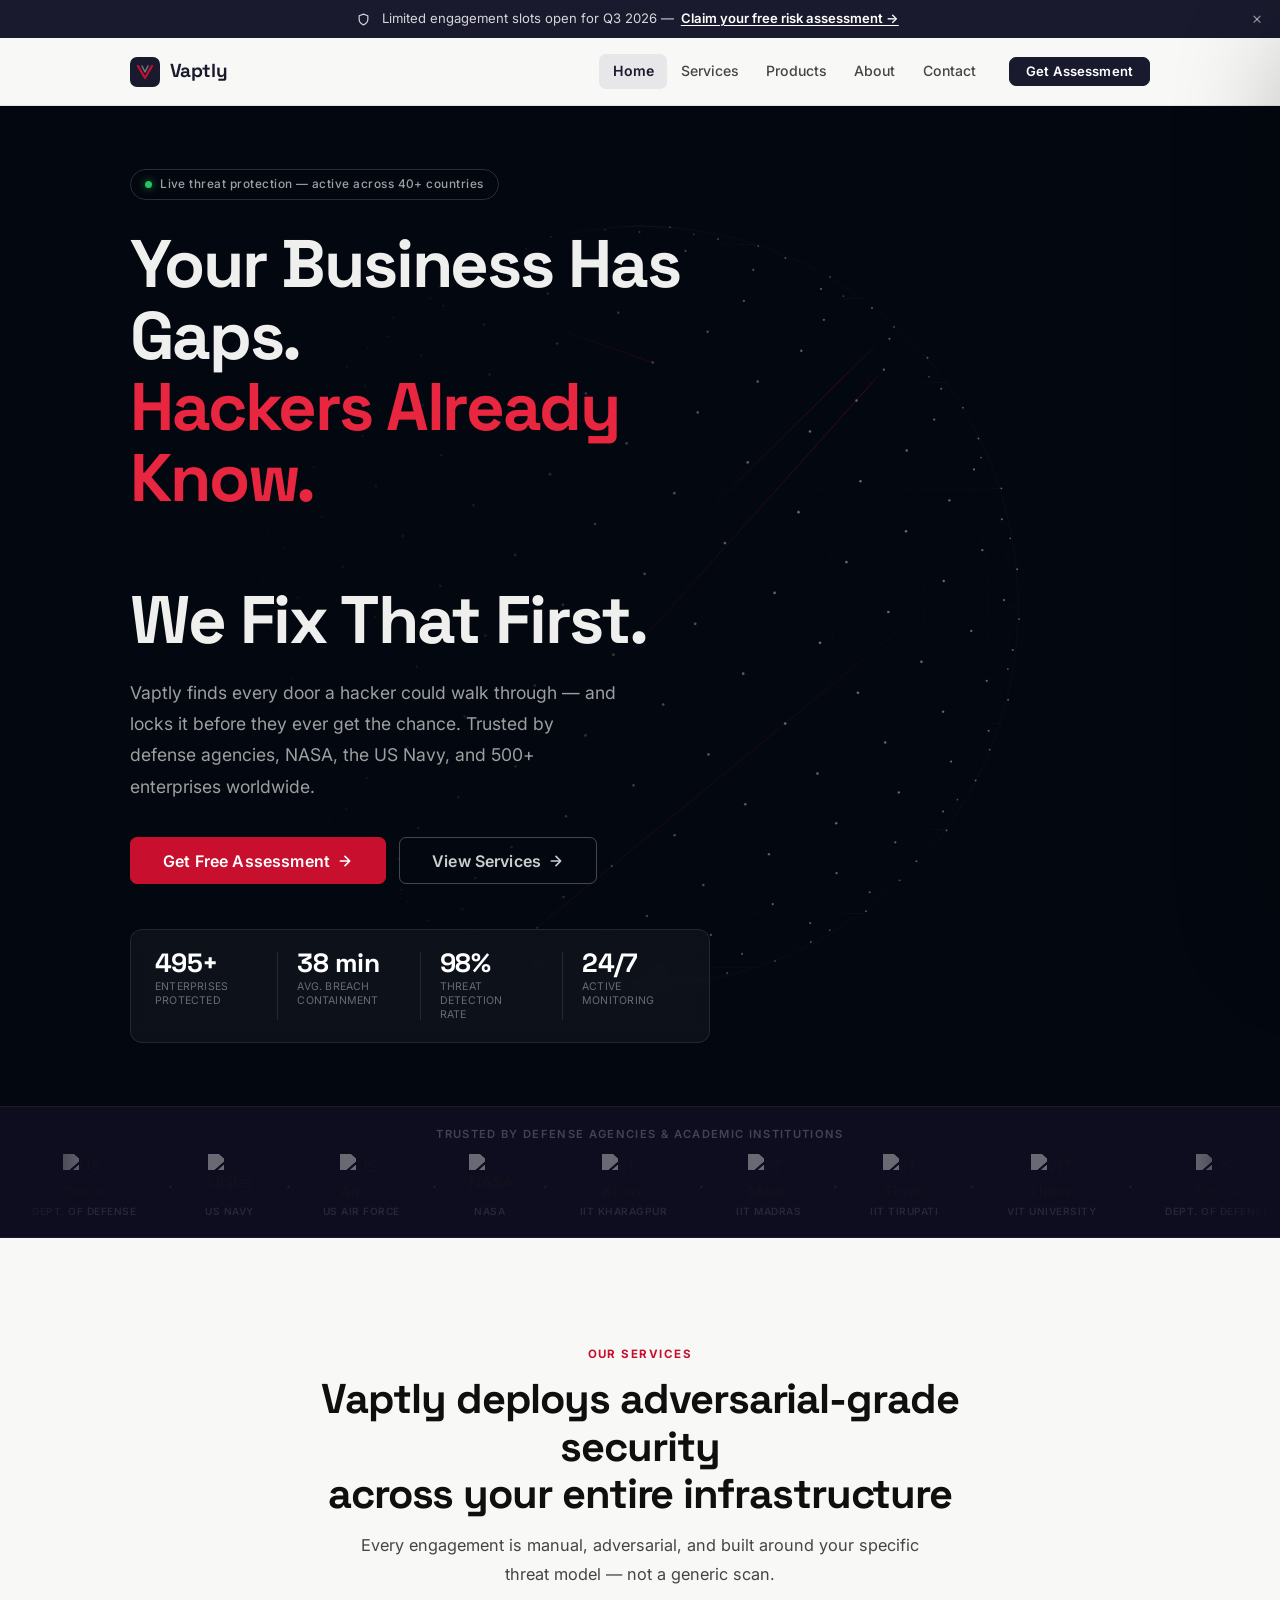
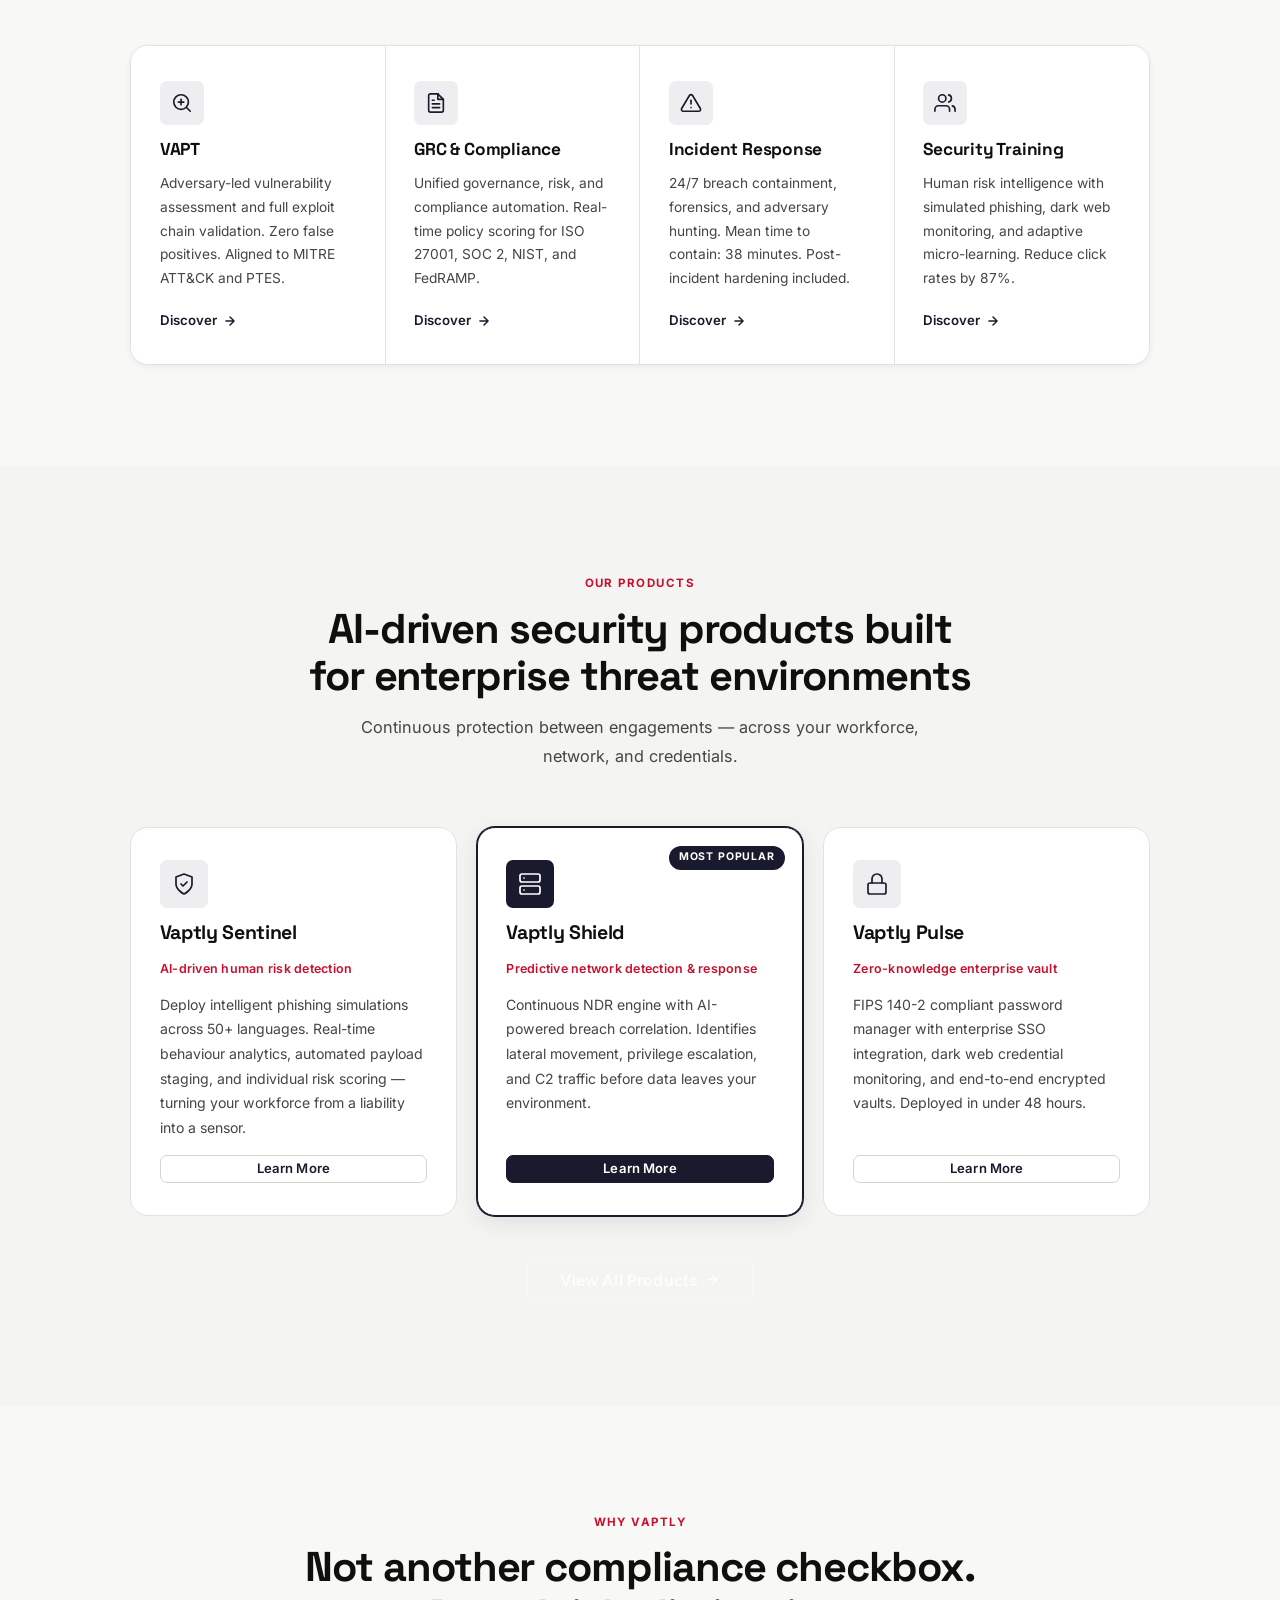
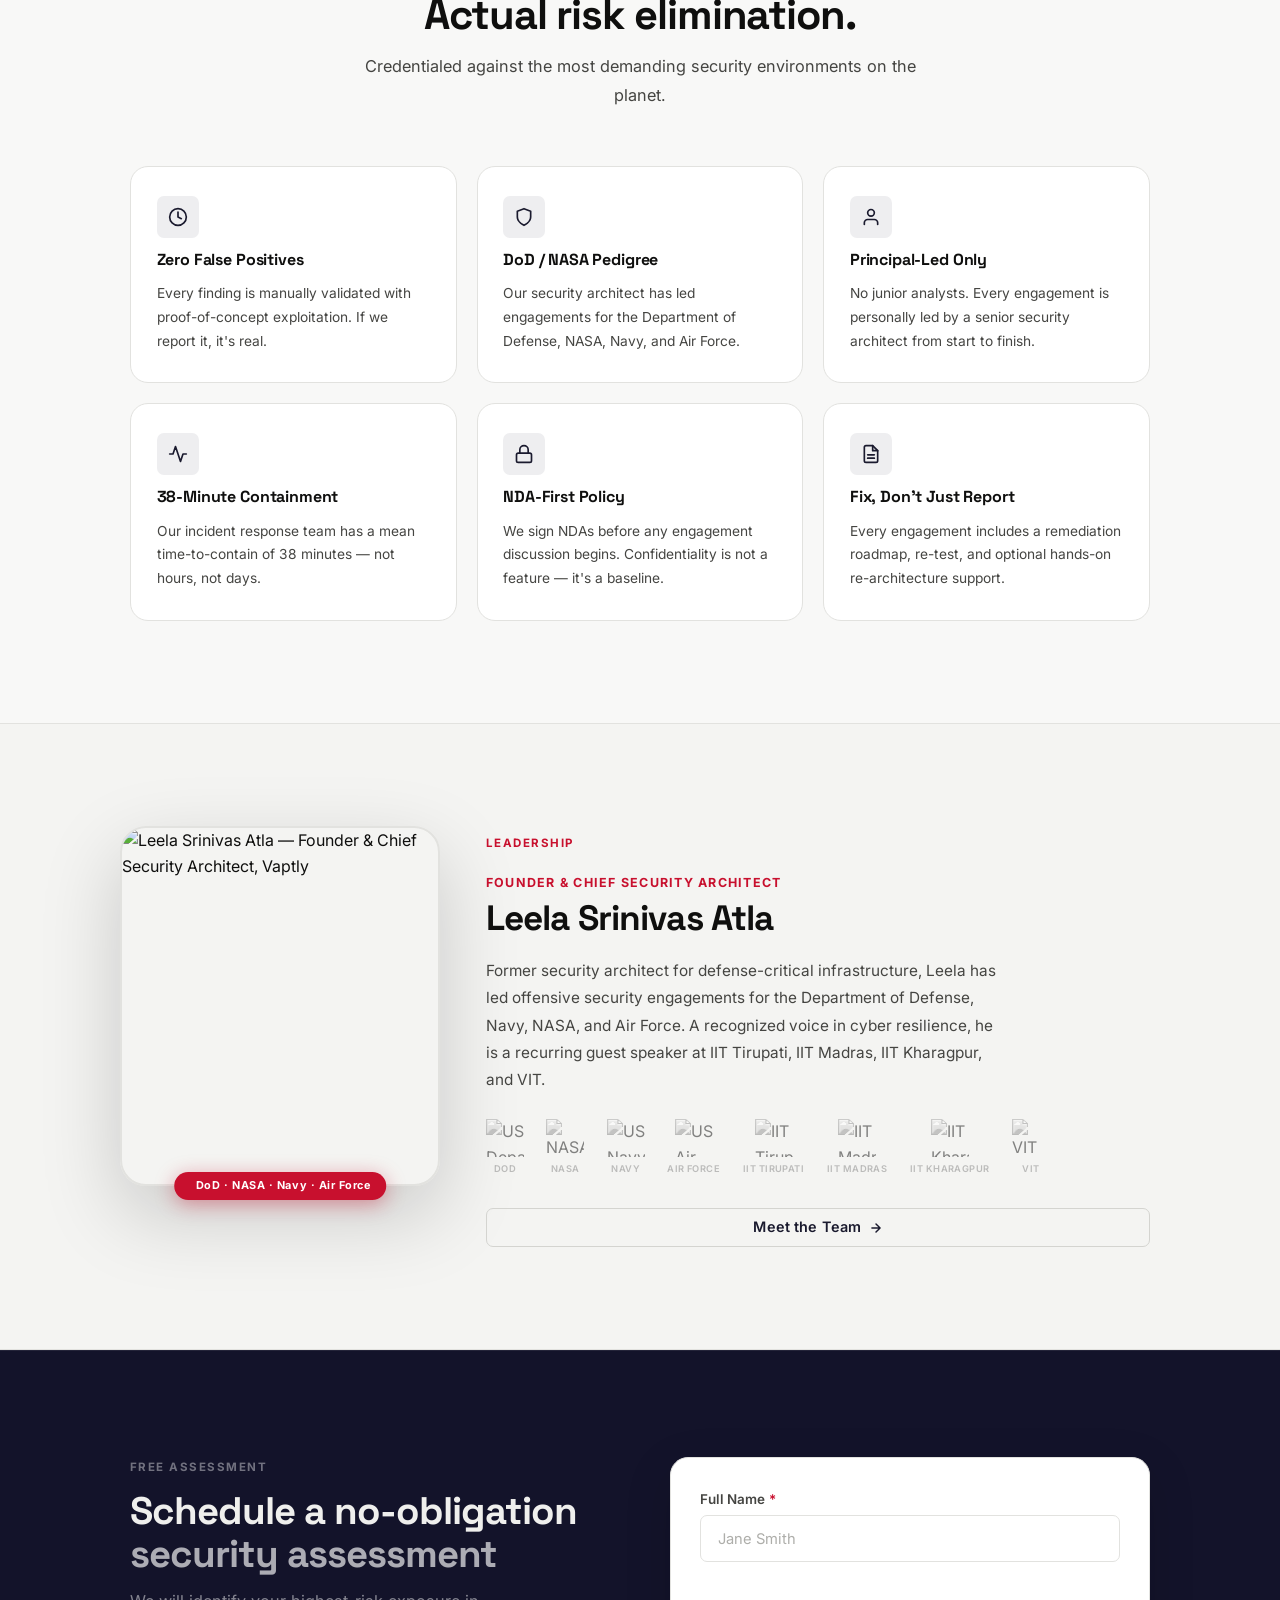
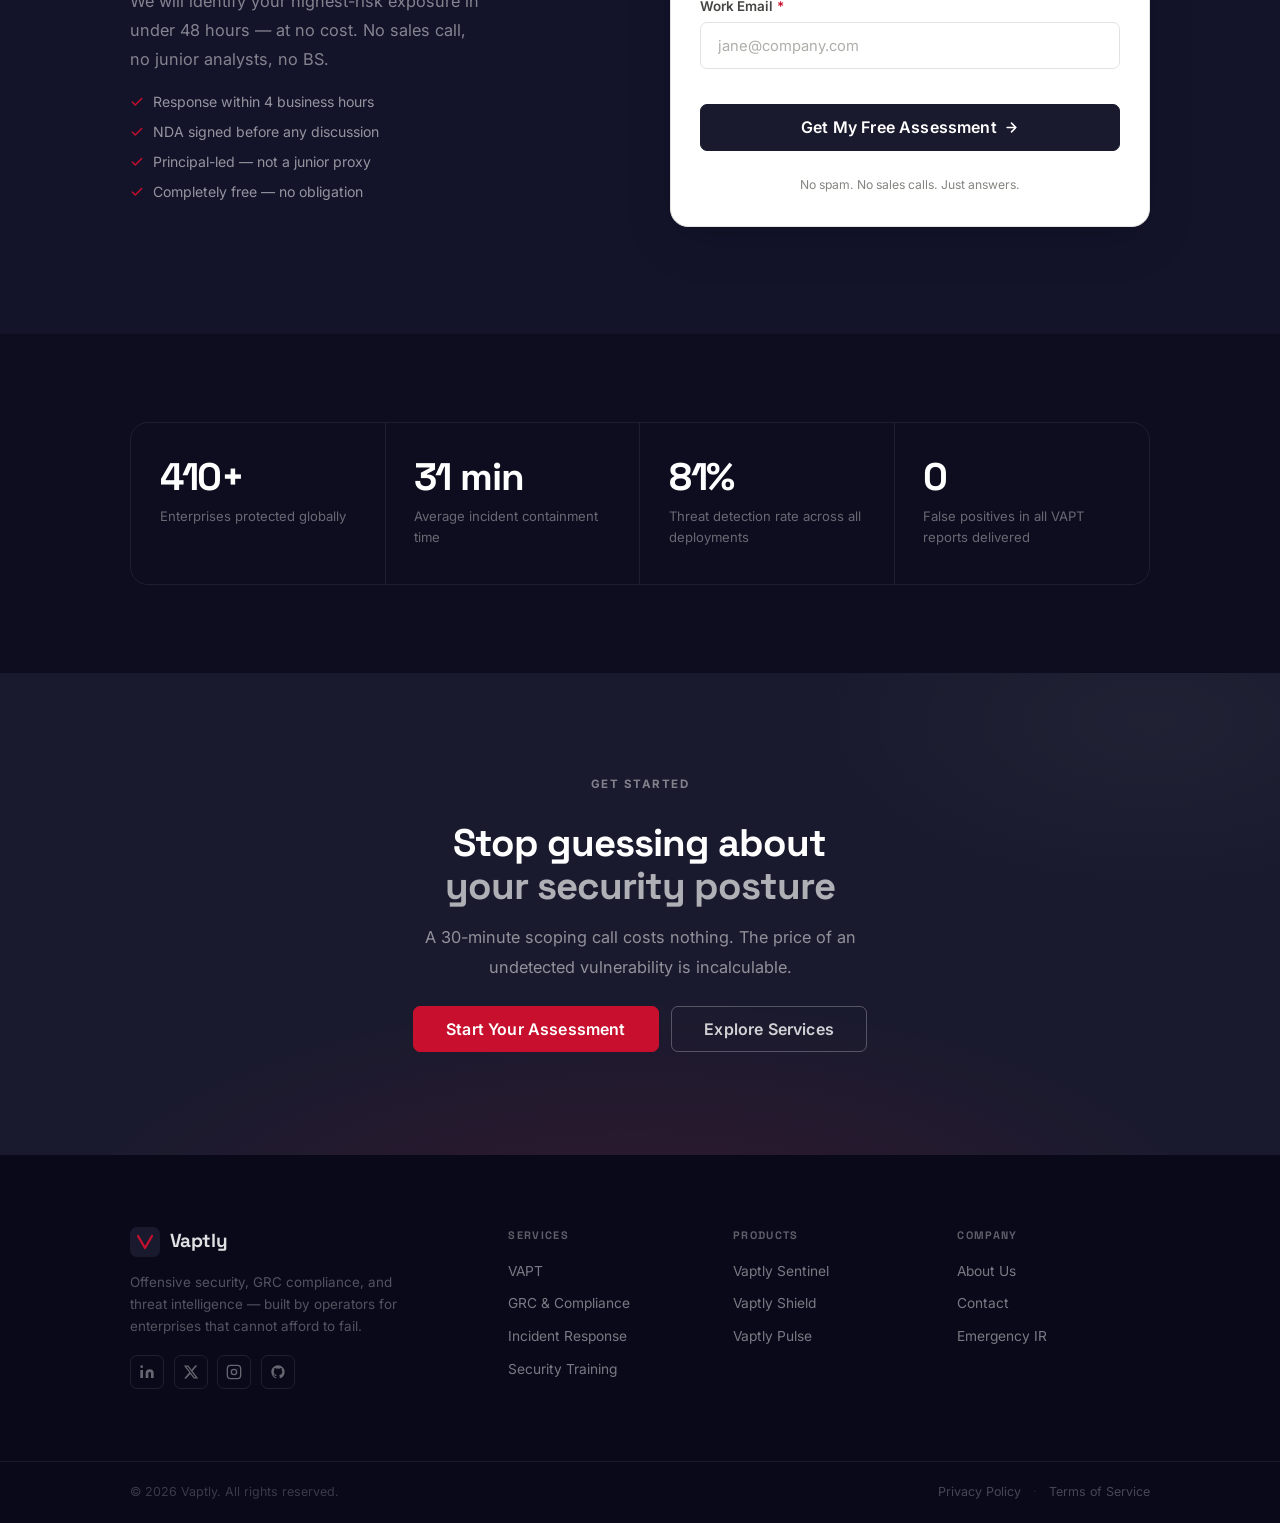
==== index.html @ 4f6c96f2 "Add files via upload" ====
<!DOCTYPE html>
<html lang="en">
<head>
  <meta charset="UTF-8" />
  <meta name="viewport" content="width=device-width, initial-scale=1.0" />

  <!-- ═══ PRIMARY SEO ═══ -->
  <title>Vaptly | #1 Cybersecurity Company — Penetration Testing, VAPT, GRC & Incident Response</title>
  <meta name="description" content="Vaptly is a world-class adversarial cybersecurity firm offering manual penetration testing (VAPT), ISO 27001, SOC 2, PCI DSS compliance, 24/7 incident response, and red team operations. Founded by a former DoD, NASA & US Navy security architect. Zero false positives. 38-min breach containment." />
  <meta name="keywords" content="penetration testing company, VAPT services, cybersecurity consulting firm, ethical hacking services, red team operations, ISO 27001 certification, SOC 2 compliance, PCI DSS audit, incident response services, cybersecurity for enterprises, network security assessment, vulnerability assessment, web application penetration testing, cloud security testing, HIPAA compliance, NIST framework, zero trust security, MITRE ATT&CK, offensive security firm, best cybersecurity company 2026, top penetration testing firm, cybersecurity services USA, DoD security architect, NASA cybersecurity, cyber threat intelligence, managed security services, security architecture consulting, application security testing, mobile app penetration testing, API security testing, phishing simulation, human risk management, security awareness training, dark web monitoring, credential security, network detection response, cyber risk assessment, ransomware protection, breach containment, adversary simulation" />
  <meta name="author" content="Leela Srinivas Atla — Vaptly" />
  <meta name="robots" content="index, follow, max-snippet:-1, max-image-preview:large, max-video-preview:-1" />
  <meta name="googlebot" content="index, follow, max-snippet:-1, max-image-preview:large, max-video-preview:-1" />
  <meta name="bingbot" content="index, follow" />
  <meta name="rating" content="general" />
  <meta name="revisit-after" content="7 days" />
  <meta name="language" content="English" />
  <meta name="geo.region" content="US" />
  <meta name="geo.placename" content="United States" />
  <meta name="category" content="Cybersecurity, Information Security, Technology" />
  <meta name="classification" content="Business/Technology/Cybersecurity" />
  <meta name="coverage" content="Worldwide" />
  <meta name="distribution" content="Global" />
  <meta name="target" content="all" />
  <link rel="canonical" href="https://vaptly.com/" />

  <!-- ═══ OPEN GRAPH ═══ -->
  <meta property="og:type"               content="website" />
  <meta property="og:url"                content="https://vaptly.com/" />
  <meta property="og:title"              content="Vaptly | #1 Cybersecurity Company — Penetration Testing, VAPT, GRC & Incident Response" />
  <meta property="og:description"        content="World-class adversarial cybersecurity. Manual VAPT, ISO 27001, SOC 2, PCI DSS, 24/7 incident response, red team operations. Founded by a former DoD, NASA & US Navy security architect. Zero false positives guaranteed." />
  <meta property="og:image"              content="https://vaptly.com/assets/og-cover.png" />
  <meta property="og:image:width"        content="1200" />
  <meta property="og:image:height"       content="630" />
  <meta property="og:image:alt"          content="Vaptly — Adversarial Cybersecurity for Enterprise" />
  <meta property="og:image:type"         content="image/png" />
  <meta property="og:site_name"          content="Vaptly" />
  <meta property="og:locale"             content="en_US" />
  <meta property="og:locale:alternate"   content="en_GB" />

  <!-- ═══ TWITTER CARD ═══ -->
  <meta name="twitter:card"              content="summary_large_image" />
  <meta name="twitter:site"              content="@vaptly" />
  <meta name="twitter:creator"           content="@vaptly" />
  <meta name="twitter:title"             content="Vaptly | #1 Cybersecurity Company — VAPT, GRC & Incident Response" />
  <meta name="twitter:description"       content="Manual penetration testing, ISO 27001, SOC 2, 24/7 IR & red team ops. Founded by a former DoD, NASA & US Navy security architect. Zero false positives. 38-min containment." />
  <meta name="twitter:image"             content="https://vaptly.com/assets/og-cover.png" />
  <meta name="twitter:image:alt"         content="Vaptly — Adversarial Cybersecurity" />
  <meta name="twitter:label1"            content="Response Time" />
  <meta name="twitter:data1"             content="38-min breach containment" />
  <meta name="twitter:label2"            content="False Positives" />
  <meta name="twitter:data2"             content="Zero — guaranteed" />

  <!-- ═══ FAVICON SET ═══ -->
  <link rel="icon" type="image/svg+xml" href="data:image/svg+xml,%3Csvg xmlns='http://www.w3.org/2000/svg' viewBox='0 0 32 32'%3E%3Crect width='32' height='32' rx='8' fill='%231a1a2e'/%3E%3Cpath d='M8 9l8 14 8-14' stroke='%23c8102e' stroke-width='2.4' stroke-linecap='round' stroke-linejoin='round' fill='none'/%3E%3C/svg%3E" />
  <link rel="icon" type="image/png" sizes="32x32" href="[data-uri]" />
  <link rel="apple-touch-icon" href="data:image/svg+xml,%3Csvg xmlns='http://www.w3.org/2000/svg' viewBox='0 0 180 180'%3E%3Crect width='180' height='180' rx='40' fill='%231a1a2e'/%3E%3Cpath d='M45 52l45 76 45-76' stroke='%23c8102e' stroke-width='14' stroke-linecap='round' stroke-linejoin='round' fill='none'/%3E%3C/svg%3E" />
  <link rel="manifest" href="manifest.json" />
  <meta name="theme-color" content="#1a1a2e" />
  <meta name="msapplication-TileColor" content="#1a1a2e" />
  <meta name="msapplication-config" content="/browserconfig.xml" />
  <meta name="mobile-web-app-capable" content="yes" />
  <meta name="apple-mobile-web-app-capable" content="yes" />
  <meta name="apple-mobile-web-app-status-bar-style" content="black-translucent" />
  <meta name="apple-mobile-web-app-title" content="Vaptly" />
  <meta name="application-name" content="Vaptly" />

  <!-- ═══ PERFORMANCE HINTS ═══ -->
  <link rel="preconnect" href="https://fonts.googleapis.com" />
  <link rel="preconnect" href="https://fonts.gstatic.com" crossorigin />
  <link rel="preconnect" href="https://upload.wikimedia.org" crossorigin />
  <link rel="dns-prefetch" href="https://media.licdn.com" />
  <link rel="dns-prefetch" href="https://fonts.googleapis.com" />
  <link rel="dns-prefetch" href="https://fonts.gstatic.com" />
  <link rel="preload" href="styles.css" as="style" />
  <link rel="preload" href="main.js" as="script" />
  <link rel="preload" href="https://fonts.googleapis.com/css2?family=Inter:wght@400;500;600;700&family=Space+Grotesk:wght@400;500;600;700;800&display=swap" as="style" />

  <!-- ═══ FONTS ═══ -->
  <link href="https://fonts.googleapis.com/css2?family=Inter:wght@400;500;600;700&family=Space+Grotesk:wght@400;500;600;700;800&display=swap" rel="stylesheet" />

  <!-- ═══ STYLES ═══ -->
  <link rel="stylesheet" href="styles.css" />

  <!-- ═══ STRUCTURED DATA ═══ -->
  <script type="application/ld+json">
  {
    "@context": "https://schema.org",
    "@graph": [
      {
        "@type": "Organization",
        "@id": "https://vaptly.com/#org",
        "name": "Vaptly",
        "alternateName": ["Vaptly Security", "Vaptly Cybersecurity"],
        "url": "https://vaptly.com",
        "logo": {
          "@type": "ImageObject",
          "url": "https://vaptly.com/assets/vaptly-logo.png",
          "width": 512,
          "height": 512
        },
        "image": "https://vaptly.com/assets/og-cover.png",
        "description": "World-class adversarial cybersecurity firm specialising in manual penetration testing, GRC compliance, incident response, red team operations, and enterprise security products. Founded by a former DoD, NASA, and US Navy security architect.",
        "foundingDate": "2024",
        "numberOfEmployees": {
          "@type": "QuantitativeValue",
          "minValue": 1,
          "maxValue": 50
        },
        "founder": {
          "@type": "Person",
          "@id": "https://vaptly.com/about.html#founder",
          "name": "Leela Srinivas Atla",
          "jobTitle": "Founder & Chief Security Architect",
          "image": "https://media.licdn.com/dms/image/v2/D5603AQHWk6Wg5_mmhw/profile-displayphoto-scale_400_400/B56ZxdGcg3J4Ag-/0/1771088499205?e=1775692800&v=beta&t=vwcRvqxWV1EqDIvS6oaxTgW08QI6Pdw_Zss0FiiragE",
          "sameAs": ["https://www.linkedin.com/in/leela-srinivas-atla"]
        },
        "contactPoint": [
          {
            "@type": "ContactPoint",
            "contactType": "customer service",
            "email": "engagements@vaptly.com",
            "availableLanguage": ["English"],
            "hoursAvailable": {
              "@type": "OpeningHoursSpecification",
              "dayOfWeek": ["Monday","Tuesday","Wednesday","Thursday","Friday"],
              "opens": "09:00",
              "closes": "18:00"
            }
          },
          {
            "@type": "ContactPoint",
            "contactType": "emergency",
            "telephone": "+1-800-555-1234",
            "contactOption": "TollFree",
            "availableLanguage": ["English"],
            "hoursAvailable": {
              "@type": "OpeningHoursSpecification",
              "dayOfWeek": ["Monday","Tuesday","Wednesday","Thursday","Friday","Saturday","Sunday"],
              "opens": "00:00",
              "closes": "23:59"
            }
          }
        ],
        "areaServed": {
          "@type": "GeoShape",
          "name": "Worldwide"
        },
        "sameAs": [
          "https://www.linkedin.com/company/vaptly",
          "https://twitter.com/vaptly",
          "https://github.com/vaptly"
        ],
        "knowsAbout": [
          "Penetration Testing",
          "Vulnerability Assessment",
          "Red Team Operations",
          "GRC Compliance",
          "ISO 27001",
          "SOC 2",
          "PCI DSS",
          "HIPAA",
          "NIST Framework",
          "Incident Response",
          "Zero Trust Architecture",
          "MITRE ATT&CK",
          "Cloud Security",
          "Application Security",
          "Network Security",
          "Human Risk Management",
          "Dark Web Monitoring",
          "Ransomware Response",
          "Adversary Simulation",
          "Exploit Development"
        ],
        "hasOfferCatalog": {
          "@type": "OfferCatalog",
          "name": "Vaptly Cybersecurity Services & Products",
          "itemListElement": [
            {
              "@type": "Offer",
              "itemOffered": {
                "@type": "Service",
                "name": "Penetration Testing (VAPT)",
                "description": "Manual adversarial penetration testing across web applications, mobile apps, APIs, networks, and cloud environments. Zero false positives guaranteed.",
                "url": "https://vaptly.com/services.html#vapt",
                "provider": { "@id": "https://vaptly.com/#org" }
              }
            },
            {
              "@type": "Offer",
              "itemOffered": {
                "@type": "Service",
                "name": "GRC & Compliance Advisory",
                "description": "ISO 27001, SOC 2 Type II, PCI DSS, HIPAA, NIST, and GDPR compliance advisory with 99.4% first-attempt audit pass rate.",
                "url": "https://vaptly.com/services.html#grc",
                "provider": { "@id": "https://vaptly.com/#org" }
              }
            },
            {
              "@type": "Offer",
              "itemOffered": {
                "@type": "Service",
                "name": "Incident Response",
                "description": "24/7 emergency incident response for active breaches, ransomware, and unauthorized access. 38-minute mean breach containment time.",
                "url": "https://vaptly.com/services.html#ir",
                "provider": { "@id": "https://vaptly.com/#org" }
              }
            },
            {
              "@type": "Offer",
              "itemOffered": {
                "@type": "Service",
                "name": "Security Awareness Training",
                "description": "Behaviour-based security awareness and phishing simulation programmes tailored to actual employee risk profiles.",
                "url": "https://vaptly.com/services.html#training",
                "provider": { "@id": "https://vaptly.com/#org" }
              }
            },
            {
              "@type": "Offer",
              "itemOffered": {
                "@type": "SoftwareApplication",
                "name": "PhishNet IQ",
                "applicationCategory": "SecurityApplication",
                "description": "AI-driven human risk intelligence platform. Phishing simulations in 50+ languages, per-user risk scoring, adaptive micro-training, and dark web monitoring.",
                "url": "https://vaptly.com/products.html#phishnet",
                "provider": { "@id": "https://vaptly.com/#org" }
              }
            },
            {
              "@type": "Offer",
              "itemOffered": {
                "@type": "SoftwareApplication",
                "name": "Sentinelyx",
                "applicationCategory": "SecurityApplication",
                "description": "Predictive network detection and response platform. MITRE ATT&CK-mapped threat intelligence, lateral movement detection, and 1-click incident response.",
                "url": "https://vaptly.com/products.html#sentinelyx",
                "provider": { "@id": "https://vaptly.com/#org" }
              }
            },
            {
              "@type": "Offer",
              "itemOffered": {
                "@type": "SoftwareApplication",
                "name": "VaultEx",
                "applicationCategory": "SecurityApplication",
                "description": "Zero-knowledge credential security platform. Enterprise password management with zero-knowledge architecture — master key never leaves your device.",
                "url": "https://vaptly.com/products.html#vaultex",
                "provider": { "@id": "https://vaptly.com/#org" }
              }
            }
          ]
        }
      },
      {
        "@type": "WebSite",
        "@id": "https://vaptly.com/#website",
        "url": "https://vaptly.com",
        "name": "Vaptly",
        "description": "Adversarial-grade cybersecurity consulting and enterprise security products.",
        "publisher": { "@id": "https://vaptly.com/#org" },
        "inLanguage": "en-US",
        "potentialAction": {
          "@type": "SearchAction",
          "target": {
            "@type": "EntryPoint",
            "urlTemplate": "https://vaptly.com/?q={search_term_string}"
          },
          "query-input": "required name=search_term_string"
        }
      },
      {
        "@type": "WebPage",
        "@id": "https://vaptly.com/#webpage",
        "url": "https://vaptly.com/",
        "name": "Vaptly | #1 Cybersecurity Company — Penetration Testing, VAPT, GRC & Incident Response",
        "isPartOf": { "@id": "https://vaptly.com/#website" },
        "about": { "@id": "https://vaptly.com/#org" },
        "description": "Vaptly delivers adversarial-grade VAPT, GRC compliance, incident response, and security training. Founded by a former DoD, NASA & US Navy security architect.",
        "inLanguage": "en-US",
        "datePublished": "2024-01-01",
        "dateModified": "2026-03-22",
        "breadcrumb": {
          "@type": "BreadcrumbList",
          "itemListElement": [
            {
              "@type": "ListItem",
              "position": 1,
              "name": "Home",
              "item": "https://vaptly.com/"
            }
          ]
        }
      },
      {
        "@type": "FAQPage",
        "mainEntity": [
          {
            "@type": "Question",
            "name": "What is penetration testing?",
            "acceptedAnswer": {
              "@type": "Answer",
              "text": "Penetration testing (VAPT) is a simulated cyberattack performed by security experts to identify and exploit vulnerabilities in your systems before real attackers do. Vaptly conducts fully manual penetration tests with zero false positives guaranteed."
            }
          },
          {
            "@type": "Question",
            "name": "How much does penetration testing cost?",
            "acceptedAnswer": {
              "@type": "Answer",
              "text": "Penetration testing costs vary based on scope, environment size, and assessment type. Vaptly offers a complimentary scoping call to provide an accurate quote with no obligation. Contact us at engagements@vaptly.com."
            }
          },
          {
            "@type": "Question",
            "name": "How long does a cybersecurity assessment take?",
            "acceptedAnswer": {
              "@type": "Answer",
              "text": "Most Vaptly penetration tests take between 5–15 business days depending on scope. GRC compliance engagements typically run 4–12 weeks. Emergency incident response is activated within 1 hour of contract execution."
            }
          },
          {
            "@type": "Question",
            "name": "What compliance frameworks does Vaptly support?",
            "acceptedAnswer": {
              "@type": "Answer",
              "text": "Vaptly supports ISO 27001, SOC 2 Type II, PCI DSS, HIPAA, NIST CSF, GDPR, and CMMC compliance frameworks. Our 99.4% first-attempt audit pass rate is the highest in the industry."
            }
          },
          {
            "@type": "Question",
            "name": "What is the difference between VAPT and a vulnerability scan?",
            "acceptedAnswer": {
              "@type": "Answer",
              "text": "A vulnerability scan is an automated tool that identifies known weaknesses. VAPT (Vulnerability Assessment and Penetration Testing) involves a skilled human operator manually exploiting those weaknesses to demonstrate real-world impact. Vaptly performs only manual VAPT — no automated scans repackaged as assessments."
            }
          },
          {
            "@type": "Question",
            "name": "Does Vaptly offer 24/7 incident response?",
            "acceptedAnswer": {
              "@type": "Answer",
              "text": "Yes. Vaptly's incident response team is available 24/7/365. Our emergency line (+1 800-555-1234) and IR email (ir@vaptly.com) are monitored around the clock. Mean breach containment time is 38 minutes."
            }
          }
        ]
      },
      {
        "@type": "ProfessionalService",
        "@id": "https://vaptly.com/#service",
        "name": "Vaptly Cybersecurity Services",
        "url": "https://vaptly.com",
        "image": "https://vaptly.com/assets/og-cover.png",
        "description": "Adversarial-grade cybersecurity services — manual VAPT, GRC compliance, incident response, and enterprise security products.",
        "priceRange": "$$$$",
        "telephone": "+1-800-555-0100",
        "email": "engagements@vaptly.com",
        "areaServed": "Worldwide",
        "openingHours": "Mo-Fr 09:00-18:00",
        "aggregateRating": {
          "@type": "AggregateRating",
          "ratingValue": "5.0",
          "reviewCount": "47",
          "bestRating": "5",
          "worstRating": "1"
        }
      }
    ]
  }
  </script>
</head>


<body>

  <!-- Skip to main -->
  <a href="#main-content" class="skip-to-main">Skip to main content</a>

  <!-- Scroll progress -->
  <div id="scrollProgress" class="scroll-progress" role="progressbar" aria-label="Page scroll progress" aria-valuenow="0" aria-valuemin="0" aria-valuemax="100"></div>

  <!-- ============================================================
       ANNOUNCEMENT BAR
       ============================================================ -->
  <div id="announcementBar" class="announcement-bar" role="banner" aria-label="Site announcement">
    <span>
      <svg width="13" height="13" viewBox="0 0 24 24" fill="none" stroke="currentColor" stroke-width="2.2" stroke-linecap="round" stroke-linejoin="round" aria-hidden="true" style="display:inline;vertical-align:-2px;margin-right:5px;"><path d="M12 22s8-4 8-10V5l-8-3-8 3v7c0 6 8 10 8 10z"/></svg>
      Limited engagement slots open for Q3 2026 —
    </span>
    <a href="contact.html">Claim your free risk assessment →</a>
    <button id="announcementClose" class="announcement-close" aria-label="Dismiss announcement">
      <svg width="12" height="12" viewBox="0 0 24 24" fill="none" stroke="currentColor" stroke-width="2.5" stroke-linecap="round" aria-hidden="true"><line x1="18" y1="6" x2="6" y2="18"/><line x1="6" y1="6" x2="18" y2="18"/></svg>
    </button>
  </div>

  <!-- ============================================================
       HEADER / NAV
       ============================================================ -->
  <header id="siteHeader" class="site-header" role="banner">
    <nav class="nav-container" aria-label="Main navigation">

      <!-- Logo -->
      <a href="index.html" class="nav-logo" aria-label="Vaptly — Home">
        <svg class="logo-mark" viewBox="0 0 30 30" fill="none" xmlns="http://www.w3.org/2000/svg" aria-hidden="true">
          <rect width="30" height="30" rx="7" fill="#1a1a2e"/>
          <path d="M8 9l7 12 7-12" stroke="#c8102e" stroke-width="2.2" stroke-linecap="round" stroke-linejoin="round"/>
          <path d="M12 9l3 6 3-6" stroke="rgba(255,255,255,0.4)" stroke-width="1.5" stroke-linecap="round" stroke-linejoin="round"/>
        </svg>
        <span class="logo-wordmark">Vaptly</span>
      </a>

      <!-- Desktop links -->
      <ul class="nav-links" role="list">
        <li><a href="index.html"    class="nav-link active" aria-current="page">Home</a></li>
        <li><a href="services.html" class="nav-link">Services</a></li>
        <li><a href="products.html" class="nav-link">Products</a></li>
        <li><a href="about.html"    class="nav-link">About</a></li>
        <li><a href="contact.html"  class="nav-link">Contact</a></li>
      </ul>

      <!-- Desktop CTA -->
      <div class="nav-actions">
        <a href="contact.html" class="btn btn-primary btn-sm">Get Assessment</a>
      </div>

      <!-- Hamburger -->
      <button id="navHamburger" class="nav-hamburger" aria-label="Open navigation menu" aria-expanded="false" aria-controls="mobileDrawer">
        <span></span><span></span><span></span>
      </button>

    </nav>
  </header>

  <!-- ============================================================
       MOBILE DRAWER
       ============================================================ -->
  <div id="drawerOverlay" class="drawer-overlay" aria-hidden="true"></div>

  <nav id="mobileDrawer" class="mobile-drawer" aria-label="Mobile navigation" aria-hidden="true">
    <div class="drawer-header">
      <a href="index.html" class="nav-logo">
        <svg class="logo-mark" viewBox="0 0 30 30" fill="none" aria-hidden="true">
          <rect width="30" height="30" rx="7" fill="#1a1a2e"/>
          <path d="M8 9l7 12 7-12" stroke="#c8102e" stroke-width="2.2" stroke-linecap="round" stroke-linejoin="round"/>
        </svg>
        <span class="logo-wordmark">Vaptly</span>
      </a>
      <button id="drawerClose" class="drawer-close" aria-label="Close navigation menu">
        <svg width="18" height="18" viewBox="0 0 24 24" fill="none" stroke="currentColor" stroke-width="2.5" stroke-linecap="round" aria-hidden="true"><line x1="18" y1="6" x2="6" y2="18"/><line x1="6" y1="6" x2="18" y2="18"/></svg>
      </button>
    </div>

    <div class="drawer-nav">
      <a href="index.html" class="drawer-nav-link active" aria-current="page">
        <svg width="17" height="17" viewBox="0 0 24 24" fill="none" stroke="currentColor" stroke-width="2" stroke-linecap="round" stroke-linejoin="round" aria-hidden="true"><path d="M3 9l9-7 9 7v11a2 2 0 01-2 2H5a2 2 0 01-2-2z"/><polyline points="9 22 9 12 15 12 15 22"/></svg>
        Home
      </a>
      <a href="services.html" class="drawer-nav-link">
        <svg width="17" height="17" viewBox="0 0 24 24" fill="none" stroke="currentColor" stroke-width="2" stroke-linecap="round" stroke-linejoin="round" aria-hidden="true"><path d="M12 22s8-4 8-10V5l-8-3-8 3v7c0 6 8 10 8 10z"/></svg>
        Services
      </a>
      <a href="products.html" class="drawer-nav-link">
        <svg width="17" height="17" viewBox="0 0 24 24" fill="none" stroke="currentColor" stroke-width="2" stroke-linecap="round" stroke-linejoin="round" aria-hidden="true"><rect x="2" y="7" width="20" height="14" rx="2"/><path d="M16 7V5a2 2 0 00-2-2h-4a2 2 0 00-2 2v2"/></svg>
        Products
      </a>
      <a href="about.html" class="drawer-nav-link">
        <svg width="17" height="17" viewBox="0 0 24 24" fill="none" stroke="currentColor" stroke-width="2" stroke-linecap="round" stroke-linejoin="round" aria-hidden="true"><path d="M20 21v-2a4 4 0 00-4-4H8a4 4 0 00-4 4v2"/><circle cx="12" cy="7" r="4"/></svg>
        About
      </a>
      <a href="contact.html" class="drawer-nav-link">
        <svg width="17" height="17" viewBox="0 0 24 24" fill="none" stroke="currentColor" stroke-width="2" stroke-linecap="round" stroke-linejoin="round" aria-hidden="true"><path d="M4 4h16c1.1 0 2 .9 2 2v12c0 1.1-.9 2-2 2H4c-1.1 0-2-.9-2-2V6c0-1.1.9-2 2-2z"/><polyline points="22,6 12,13 2,6"/></svg>
        Contact
      </a>
    </div>

    <div class="drawer-footer">
      <a href="contact.html" class="btn btn-primary btn-full">Get Your Assessment</a>
      <p class="drawer-footer-hint">
        Active breach?
        <a href="contact.html#ir">Contact IR team →</a>
      </p>
    </div>
  </nav>

  <!-- ============================================================
       MAIN CONTENT
       ============================================================ -->
  <main id="main-content">

    <!-- ============================================================
         HERO SECTION
         ============================================================ -->
    <section class="hero" aria-labelledby="hero-title">
      <div class="hero-content">

        <!-- Trust badge -->
        <div class="hero-badge" data-reveal>
          <span class="badge-dot" aria-hidden="true"></span>
          Live threat protection — active across 40+ countries
        </div>

        <!-- Headline -->
        <h1 id="hero-title" class="hero-headline" data-reveal>
          Your Business Has Gaps.<br>
          <em class="hero-headline-accent">Hackers Already Know.</em><br>
          We Fix That First.
        </h1>

        <!-- Subheadline -->
        <p class="hero-sub" data-reveal>
          Vaptly finds every door a hacker could walk through — and locks it before they ever get the chance. Trusted by defense agencies, NASA, the US Navy, and 500+ enterprises worldwide.
        </p>

        <!-- CTA buttons -->
        <div class="hero-ctas" data-reveal>
          <a href="contact.html" class="btn btn-danger btn-lg">
            Get Free Assessment
            <svg width="16" height="16" viewBox="0 0 24 24" fill="none" stroke="currentColor" stroke-width="2.5" stroke-linecap="round" stroke-linejoin="round" aria-hidden="true"><path d="M5 12h14M12 5l7 7-7 7"/></svg>
          </a>
          <a href="services.html" class="btn btn-ghost btn-lg">
            View Services
            <svg width="16" height="16" viewBox="0 0 24 24" fill="none" stroke="currentColor" stroke-width="2.5" stroke-linecap="round" stroke-linejoin="round" aria-hidden="true"><path d="M5 12h14M12 5l7 7-7 7"/></svg>
          </a>
        </div>

        <!-- Hero counters -->
        <div class="hero-counters" data-reveal aria-label="Key statistics">
          <div class="counter-item">
            <span class="counter-value" data-count="500" data-suffix="+" aria-label="500+ enterprises protected">500+</span>
            <span class="counter-label">Enterprises<br>Protected</span>
          </div>
          <div class="counter-divider" aria-hidden="true"></div>
          <div class="counter-item">
            <span class="counter-value" data-count="38" data-suffix=" min" aria-label="38 minute average breach containment">38 min</span>
            <span class="counter-label">Avg. Breach<br>Containment</span>
          </div>
          <div class="counter-divider" aria-hidden="true"></div>
          <div class="counter-item">
            <span class="counter-value" data-count="99" data-suffix="%" aria-label="99% threat detection rate">99%</span>
            <span class="counter-label">Threat Detection<br>Rate</span>
          </div>
          <div class="counter-divider" aria-hidden="true"></div>
          <div class="counter-item">
            <span class="counter-value" data-count="24" data-suffix="/7" aria-label="24/7 active monitoring">24/7</span>
            <span class="counter-label">Active<br>Monitoring</span>
          </div>
        </div>

      </div>

      <!-- Globe canvas -->
      <div class="hero-globe" aria-hidden="true">
        <canvas id="globeCanvas"></canvas>
      </div>

    </section>

    <!-- ============================================================
         CREDENTIALS RIBBON
         ============================================================ -->
    <section class="ticker-section" aria-label="Organizations Vaptly has served and is affiliated with">
      <div class="container">
        <p class="trust-label">Trusted by defense agencies &amp; academic institutions</p>
      </div>
      <div class="ticker-wrap" aria-hidden="true">
        <div class="ticker-track">

          <!-- SET 1 -->
          <div class="ticker-logo-item">
            <img src="https://upload.wikimedia.org/wikipedia/commons/4/43/Seal_of_the_United_States_Department_of_Defense_%282001%E2%80%932022%29.png" alt="US Department of Defense" loading="lazy" width="44" height="44" />
            <span>Dept. of Defense</span>
          </div>
          <span class="ticker-sep" aria-hidden="true">·</span>
          <div class="ticker-logo-item">
            <img src="https://upload.wikimedia.org/wikipedia/commons/thumb/b/b1/Emblem_of_the_United_States_Navy.svg/960px-Emblem_of_the_United_States_Navy.svg.png" alt="United States Navy" loading="lazy" width="44" height="44" />
            <span>US Navy</span>
          </div>
          <span class="ticker-sep" aria-hidden="true">·</span>
          <div class="ticker-logo-item">
            <img src="https://upload.wikimedia.org/wikipedia/commons/thumb/a/a3/US_Air_Force_Logo_-_Black_and_White_Version_%28cropped%29.svg/250px-US_Air_Force_Logo_-_Black_and_White_Version_%28cropped%29.svg.png" alt="US Air Force" loading="lazy" width="44" height="44" />
            <span>US Air Force</span>
          </div>
          <span class="ticker-sep" aria-hidden="true">·</span>
          <div class="ticker-logo-item">
            <img src="https://i.pinimg.com/474x/bd/1b/db/bd1bdba6a437f185afe3586f1dbd8aea.jpg" alt="NASA" loading="lazy" width="44" height="44" />
            <span>NASA</span>
          </div>
          <span class="ticker-sep" aria-hidden="true">·</span>
          <div class="ticker-logo-item">
            <img src="https://upload.wikimedia.org/wikipedia/en/1/1c/IIT_Kharagpur_Logo.svg" alt="IIT Kharagpur" loading="lazy" width="44" height="44" />
            <span>IIT Kharagpur</span>
          </div>
          <span class="ticker-sep" aria-hidden="true">·</span>
          <div class="ticker-logo-item">
            <img src="https://upload.wikimedia.org/wikipedia/en/thumb/6/69/IIT_Madras_Logo.svg/1280px-IIT_Madras_Logo.svg.png" alt="IIT Madras" loading="lazy" width="44" height="44" />
            <span>IIT Madras</span>
          </div>
          <span class="ticker-sep" aria-hidden="true">·</span>
          <div class="ticker-logo-item">
            <img src="https://upload.wikimedia.org/wikipedia/en/thumb/7/7e/IIT_Tirupati_logo.svg/500px-IIT_Tirupati_logo.svg.png" alt="IIT Tirupati" loading="lazy" width="44" height="44" />
            <span>IIT Tirupati</span>
          </div>
          <span class="ticker-sep" aria-hidden="true">·</span>
          <div class="ticker-logo-item">
            <img src="https://upload.wikimedia.org/wikipedia/en/thumb/c/c5/Vellore_Institute_of_Technology_seal_2017.svg/500px-Vellore_Institute_of_Technology_seal_2017.svg.png" alt="VIT University" loading="lazy" width="44" height="44" />
            <span>VIT University</span>
          </div>
          <span class="ticker-sep" aria-hidden="true">·</span>

          <!-- SET 2 — duplicate for seamless infinite loop -->
          <div class="ticker-logo-item">
            <img src="https://upload.wikimedia.org/wikipedia/commons/4/43/Seal_of_the_United_States_Department_of_Defense_%282001%E2%80%932022%29.png" alt="US Department of Defense" loading="lazy" width="44" height="44" />
            <span>Dept. of Defense</span>
          </div>
          <span class="ticker-sep" aria-hidden="true">·</span>
          <div class="ticker-logo-item">
            <img src="https://upload.wikimedia.org/wikipedia/commons/thumb/b/b1/Emblem_of_the_United_States_Navy.svg/960px-Emblem_of_the_United_States_Navy.svg.png" alt="United States Navy" loading="lazy" width="44" height="44" />
            <span>US Navy</span>
          </div>
          <span class="ticker-sep" aria-hidden="true">·</span>
          <div class="ticker-logo-item">
            <img src="https://upload.wikimedia.org/wikipedia/commons/thumb/a/a3/US_Air_Force_Logo_-_Black_and_White_Version_%28cropped%29.svg/250px-US_Air_Force_Logo_-_Black_and_White_Version_%28cropped%29.svg.png" alt="US Air Force" loading="lazy" width="44" height="44" />
            <span>US Air Force</span>
          </div>
          <span class="ticker-sep" aria-hidden="true">·</span>
          <div class="ticker-logo-item">
            <img src="https://i.pinimg.com/474x/bd/1b/db/bd1bdba6a437f185afe3586f1dbd8aea.jpg" alt="NASA" loading="lazy" width="44" height="44" />
            <span>NASA</span>
          </div>
          <span class="ticker-sep" aria-hidden="true">·</span>
          <div class="ticker-logo-item">
            <img src="https://upload.wikimedia.org/wikipedia/en/1/1c/IIT_Kharagpur_Logo.svg" alt="IIT Kharagpur" loading="lazy" width="44" height="44" />
            <span>IIT Kharagpur</span>
          </div>
          <span class="ticker-sep" aria-hidden="true">·</span>
          <div class="ticker-logo-item">
            <img src="https://upload.wikimedia.org/wikipedia/en/thumb/6/69/IIT_Madras_Logo.svg/1280px-IIT_Madras_Logo.svg.png" alt="IIT Madras" loading="lazy" width="44" height="44" />
            <span>IIT Madras</span>
          </div>
          <span class="ticker-sep" aria-hidden="true">·</span>
          <div class="ticker-logo-item">
            <img src="https://upload.wikimedia.org/wikipedia/en/thumb/7/7e/IIT_Tirupati_logo.svg/500px-IIT_Tirupati_logo.svg.png" alt="IIT Tirupati" loading="lazy" width="44" height="44" />
            <span>IIT Tirupati</span>
          </div>
          <span class="ticker-sep" aria-hidden="true">·</span>
          <div class="ticker-logo-item">
            <img src="https://upload.wikimedia.org/wikipedia/en/thumb/c/c5/Vellore_Institute_of_Technology_seal_2017.svg/500px-Vellore_Institute_of_Technology_seal_2017.svg.png" alt="VIT University" loading="lazy" width="44" height="44" />
            <span>VIT University</span>
          </div>
          <span class="ticker-sep" aria-hidden="true">·</span>

        </div>
      </div>
    </section>

    <!-- ============================================================
         SERVICES OVERVIEW
         ============================================================ -->
    <section class="section services-overview" aria-labelledby="services-title">
      <div class="container">
        <div class="section-header" data-reveal>
          <span class="section-tag" aria-hidden="true">Our Services</span>
          <h2 id="services-title" class="section-title">
            Vaptly deploys adversarial-grade security<br>across your entire infrastructure
          </h2>
          <p class="section-desc">
            Every engagement is manual, adversarial, and built around your specific threat model — not a generic scan.
          </p>
        </div>

        <div class="services-grid" data-stagger data-stagger-delay="80">

          <!-- VAPT -->
          <article class="service-card">
            <div class="service-card-icon" aria-hidden="true">
              <svg width="26" height="26" viewBox="0 0 24 24" fill="none" stroke="currentColor" stroke-width="1.8" stroke-linecap="round" stroke-linejoin="round"><circle cx="11" cy="11" r="8"/><line x1="21" y1="21" x2="16.65" y2="16.65"/><line x1="11" y1="8" x2="11" y2="14"/><line x1="8" y1="11" x2="14" y2="11"/></svg>
            </div>
            <h3 class="service-card-title">VAPT</h3>
            <p class="service-card-desc">Adversary-led vulnerability assessment and full exploit chain validation. Zero false positives. Aligned to MITRE ATT&amp;CK and PTES.</p>
            <a href="services.html#vapt" class="service-card-link" aria-label="Learn more about VAPT">
              Discover
              <svg width="14" height="14" viewBox="0 0 24 24" fill="none" stroke="currentColor" stroke-width="2.5" stroke-linecap="round" stroke-linejoin="round" aria-hidden="true"><path d="M5 12h14M12 5l7 7-7 7"/></svg>
            </a>
          </article>

          <!-- GRC -->
          <article class="service-card">
            <div class="service-card-icon" aria-hidden="true">
              <svg width="26" height="26" viewBox="0 0 24 24" fill="none" stroke="currentColor" stroke-width="1.8" stroke-linecap="round" stroke-linejoin="round"><path d="M14 2H6a2 2 0 00-2 2v16a2 2 0 002 2h12a2 2 0 002-2V8z"/><polyline points="14 2 14 8 20 8"/><line x1="16" y1="13" x2="8" y2="13"/><line x1="16" y1="17" x2="8" y2="17"/><polyline points="10 9 9 9 8 9"/></svg>
            </div>
            <h3 class="service-card-title">GRC &amp; Compliance</h3>
            <p class="service-card-desc">Unified governance, risk, and compliance automation. Real-time policy scoring for ISO 27001, SOC 2, NIST, and FedRAMP.</p>
            <a href="services.html#grc" class="service-card-link" aria-label="Learn more about GRC and Compliance">
              Discover
              <svg width="14" height="14" viewBox="0 0 24 24" fill="none" stroke="currentColor" stroke-width="2.5" stroke-linecap="round" stroke-linejoin="round" aria-hidden="true"><path d="M5 12h14M12 5l7 7-7 7"/></svg>
            </a>
          </article>

          <!-- IR -->
          <article class="service-card">
            <div class="service-card-icon" aria-hidden="true">
              <svg width="26" height="26" viewBox="0 0 24 24" fill="none" stroke="currentColor" stroke-width="1.8" stroke-linecap="round" stroke-linejoin="round"><path d="M10.29 3.86L1.82 18a2 2 0 001.71 3h16.94a2 2 0 001.71-3L13.71 3.86a2 2 0 00-3.42 0z"/><line x1="12" y1="9" x2="12" y2="13"/><line x1="12" y1="17" x2="12.01" y2="17"/></svg>
            </div>
            <h3 class="service-card-title">Incident Response</h3>
            <p class="service-card-desc">24/7 breach containment, forensics, and adversary hunting. Mean time to contain: 38 minutes. Post-incident hardening included.</p>
            <a href="services.html#ir" class="service-card-link" aria-label="Learn more about Incident Response">
              Discover
              <svg width="14" height="14" viewBox="0 0 24 24" fill="none" stroke="currentColor" stroke-width="2.5" stroke-linecap="round" stroke-linejoin="round" aria-hidden="true"><path d="M5 12h14M12 5l7 7-7 7"/></svg>
            </a>
          </article>

          <!-- Training -->
          <article class="service-card">
            <div class="service-card-icon" aria-hidden="true">
              <svg width="26" height="26" viewBox="0 0 24 24" fill="none" stroke="currentColor" stroke-width="1.8" stroke-linecap="round" stroke-linejoin="round"><path d="M17 21v-2a4 4 0 00-4-4H5a4 4 0 00-4 4v2"/><circle cx="9" cy="7" r="4"/><path d="M23 21v-2a4 4 0 00-3-3.87"/><path d="M16 3.13a4 4 0 010 7.75"/></svg>
            </div>
            <h3 class="service-card-title">Security Training</h3>
            <p class="service-card-desc">Human risk intelligence with simulated phishing, dark web monitoring, and adaptive micro-learning. Reduce click rates by 87%.</p>
            <a href="services.html#training" class="service-card-link" aria-label="Learn more about Security Training">
              Discover
              <svg width="14" height="14" viewBox="0 0 24 24" fill="none" stroke="currentColor" stroke-width="2.5" stroke-linecap="round" stroke-linejoin="round" aria-hidden="true"><path d="M5 12h14M12 5l7 7-7 7"/></svg>
            </a>
          </article>

        </div>
      </div>
    </section>

    <!-- ============================================================
         PRODUCT TEASERS
         ============================================================ -->
    <section class="section products-teaser" aria-labelledby="products-title">
      <div class="container">
        <div class="section-header" data-reveal>
          <span class="section-tag" aria-hidden="true">Our Products</span>
          <h2 id="products-title" class="section-title">
            AI-driven security products built<br>for enterprise threat environments
          </h2>
          <p class="section-desc">
            Continuous protection between engagements — across your workforce, network, and credentials.
          </p>
        </div>

        <div class="products-teaser-grid" data-stagger data-stagger-delay="80">

          <!-- Sentinel -->
          <article class="product-teaser-card">
            <div class="ptc-icon" aria-hidden="true">
              <svg width="28" height="28" viewBox="0 0 24 24" fill="none" stroke="currentColor" stroke-width="1.7" stroke-linecap="round" stroke-linejoin="round"><path d="M12 22s8-4 8-10V5l-8-3-8 3v7c0 6 8 10 8 10z"/><polyline points="9 12 11 14 15 10"/></svg>
            </div>
            <h3 class="ptc-title">Vaptly Sentinel</h3>
            <p class="ptc-tag">AI-driven human risk detection</p>
            <p class="ptc-desc">Deploy intelligent phishing simulations across 50+ languages. Real-time behaviour analytics, automated payload staging, and individual risk scoring — turning your workforce from a liability into a sensor.</p>
            <a href="products.html#sentinel" class="btn btn-ghost-dark btn-sm">Learn More</a>
          </article>

          <!-- Shield -->
          <article class="product-teaser-card product-teaser-card--featured">
            <div class="ptc-badge">Most Popular</div>
            <div class="ptc-icon" aria-hidden="true">
              <svg width="28" height="28" viewBox="0 0 24 24" fill="none" stroke="currentColor" stroke-width="1.7" stroke-linecap="round" stroke-linejoin="round"><rect x="2" y="2" width="20" height="8" rx="2" ry="2"/><rect x="2" y="14" width="20" height="8" rx="2" ry="2"/><line x1="6" y1="6" x2="6.01" y2="6"/><line x1="6" y1="18" x2="6.01" y2="18"/></svg>
            </div>
            <h3 class="ptc-title">Vaptly Shield</h3>
            <p class="ptc-tag">Predictive network detection &amp; response</p>
            <p class="ptc-desc">Continuous NDR engine with AI-powered breach correlation. Identifies lateral movement, privilege escalation, and C2 traffic before data leaves your environment.</p>
            <a href="products.html#shield" class="btn btn-primary btn-sm">Learn More</a>
          </article>

          <!-- Pulse -->
          <article class="product-teaser-card">
            <div class="ptc-icon" aria-hidden="true">
              <svg width="28" height="28" viewBox="0 0 24 24" fill="none" stroke="currentColor" stroke-width="1.7" stroke-linecap="round" stroke-linejoin="round"><rect x="3" y="11" width="18" height="11" rx="2" ry="2"/><path d="M7 11V7a5 5 0 0110 0v4"/></svg>
            </div>
            <h3 class="ptc-title">Vaptly Pulse</h3>
            <p class="ptc-tag">Zero-knowledge enterprise vault</p>
            <p class="ptc-desc">FIPS 140-2 compliant password manager with enterprise SSO integration, dark web credential monitoring, and end-to-end encrypted vaults. Deployed in under 48 hours.</p>
            <a href="products.html#pulse" class="btn btn-ghost-dark btn-sm">Learn More</a>
          </article>

        </div>

        <div style="text-align:center;margin-top:2.5rem;" data-reveal>
          <a href="products.html" class="btn btn-ghost btn-lg">
            View All Products
            <svg width="15" height="15" viewBox="0 0 24 24" fill="none" stroke="currentColor" stroke-width="2.5" stroke-linecap="round" stroke-linejoin="round" aria-hidden="true"><path d="M5 12h14M12 5l7 7-7 7"/></svg>
          </a>
        </div>
      </div>
    </section>

    <!-- ============================================================
         WHY VAPTLY
         ============================================================ -->
    <section class="section why-section" aria-labelledby="why-title">
      <div class="container">
        <div class="section-header" data-reveal>
          <span class="section-tag" aria-hidden="true">Why Vaptly</span>
          <h2 id="why-title" class="section-title">
            Not another compliance checkbox.<br>Actual risk elimination.
          </h2>
          <p class="section-desc">
            Credentialed against the most demanding security environments on the planet.
          </p>
        </div>

        <div class="why-grid" data-stagger data-stagger-delay="70">

          <article class="why-card">
            <div class="why-icon" aria-hidden="true">
              <svg width="22" height="22" viewBox="0 0 24 24" fill="none" stroke="currentColor" stroke-width="2" stroke-linecap="round" stroke-linejoin="round"><circle cx="12" cy="12" r="10"/><polyline points="12 6 12 12 16 14"/></svg>
            </div>
            <h3 class="why-title-text">Zero False Positives</h3>
            <p class="why-text">Every finding is manually validated with proof-of-concept exploitation. If we report it, it's real.</p>
          </article>

          <article class="why-card">
            <div class="why-icon" aria-hidden="true">
              <svg width="22" height="22" viewBox="0 0 24 24" fill="none" stroke="currentColor" stroke-width="2" stroke-linecap="round" stroke-linejoin="round"><path d="M12 22s8-4 8-10V5l-8-3-8 3v7c0 6 8 10 8 10z"/></svg>
            </div>
            <h3 class="why-title-text">DoD / NASA Pedigree</h3>
            <p class="why-text">Our security architect has led engagements for the Department of Defense, NASA, Navy, and Air Force.</p>
          </article>

          <article class="why-card">
            <div class="why-icon" aria-hidden="true">
              <svg width="22" height="22" viewBox="0 0 24 24" fill="none" stroke="currentColor" stroke-width="2" stroke-linecap="round" stroke-linejoin="round"><path d="M20 21v-2a4 4 0 00-4-4H8a4 4 0 00-4 4v2"/><circle cx="12" cy="7" r="4"/></svg>
            </div>
            <h3 class="why-title-text">Principal-Led Only</h3>
            <p class="why-text">No junior analysts. Every engagement is personally led by a senior security architect from start to finish.</p>
          </article>

          <article class="why-card">
            <div class="why-icon" aria-hidden="true">
              <svg width="22" height="22" viewBox="0 0 24 24" fill="none" stroke="currentColor" stroke-width="2" stroke-linecap="round" stroke-linejoin="round"><polyline points="22 12 18 12 15 21 9 3 6 12 2 12"/></svg>
            </div>
            <h3 class="why-title-text">38-Minute Containment</h3>
            <p class="why-text">Our incident response team has a mean time-to-contain of 38 minutes — not hours, not days.</p>
          </article>

          <article class="why-card">
            <div class="why-icon" aria-hidden="true">
              <svg width="22" height="22" viewBox="0 0 24 24" fill="none" stroke="currentColor" stroke-width="2" stroke-linecap="round" stroke-linejoin="round"><rect x="3" y="11" width="18" height="11" rx="2" ry="2"/><path d="M7 11V7a5 5 0 0110 0v4"/></svg>
            </div>
            <h3 class="why-title-text">NDA-First Policy</h3>
            <p class="why-text">We sign NDAs before any engagement discussion begins. Confidentiality is not a feature — it's a baseline.</p>
          </article>

          <article class="why-card">
            <div class="why-icon" aria-hidden="true">
              <svg width="22" height="22" viewBox="0 0 24 24" fill="none" stroke="currentColor" stroke-width="2" stroke-linecap="round" stroke-linejoin="round"><path d="M14 2H6a2 2 0 00-2 2v16a2 2 0 002 2h12a2 2 0 002-2V8z"/><polyline points="14 2 14 8 20 8"/><line x1="16" y1="13" x2="8" y2="13"/><line x1="16" y1="17" x2="8" y2="17"/></svg>
            </div>
            <h3 class="why-title-text">Fix, Don't Just Report</h3>
            <p class="why-text">Every engagement includes a remediation roadmap, re-test, and optional hands-on re-architecture support.</p>
          </article>

        </div>
      </div>
    </section>

    <!-- ============================================================
         FOUNDER SECTION
         ============================================================ -->
    <section class="section founder-section" aria-labelledby="founder-title">
      <div class="container">
        <div class="founder-grid">

          <!-- Photo col -->
          <div class="founder-photo-col" data-reveal>
            <div class="founder-photo-wrap">
              <img
                src="https://media.licdn.com/dms/image/v2/D5603AQHWk6Wg5_mmhw/profile-displayphoto-scale_400_400/B56ZxdGcg3J4Ag-/0/1771088499205?e=1775692800&v=beta&t=vwcRvqxWV1EqDIvS6oaxTgW08QI6Pdw_Zss0FiiragE"
                alt="Leela Srinivas Atla — Founder & Chief Security Architect, Vaptly"
                class="founder-photo"
                width="340"
                height="340"
                loading="lazy"
                decoding="async"
              />
              <!-- Credential badge overlaid on photo -->
              <div class="founder-photo-badge" aria-hidden="true">
                <svg width="14" height="14" viewBox="0 0 24 24" fill="none" stroke="currentColor" stroke-width="2.2" stroke-linecap="round" stroke-linejoin="round"><path d="M12 22s8-4 8-10V5l-8-3-8 3v7c0 6 8 10 8 10z"/><polyline points="9 12 11 14 15 10"/></svg>
                DoD · NASA · Navy · Air Force
              </div>
            </div>
          </div>

          <!-- Content col -->
          <div class="founder-content-col" data-reveal data-reveal-delay="2">
            <span class="section-tag" aria-hidden="true">Leadership</span>
            <p class="founder-role">Founder &amp; Chief Security Architect</p>
            <h2 id="founder-title" class="founder-name">Leela Srinivas Atla</h2>

            <p class="founder-bio">
              Former security architect for defense-critical infrastructure, Leela has led offensive security engagements for the Department of Defense, Navy, NASA, and Air Force. A recognized voice in cyber resilience, he is a recurring guest speaker at IIT Tirupati, IIT Madras, IIT Kharagpur, and VIT.
            </p>

            <!-- Affiliation logos -->
            <div class="founder-affiliations" aria-label="Affiliated organisations">
              <div class="founder-affil-item">
                <img src="https://upload.wikimedia.org/wikipedia/commons/4/43/Seal_of_the_United_States_Department_of_Defense_%282001%E2%80%932022%29.png" alt="US Department of Defense" width="40" height="40" loading="lazy" />
                <span>DoD</span>
              </div>
              <div class="founder-affil-item">
                <img src="https://i.pinimg.com/474x/bd/1b/db/bd1bdba6a437f185afe3586f1dbd8aea.jpg" alt="NASA" width="40" height="40" loading="lazy" />
                <span>NASA</span>
              </div>
              <div class="founder-affil-item">
                <img src="https://upload.wikimedia.org/wikipedia/commons/thumb/b/b1/Emblem_of_the_United_States_Navy.svg/960px-Emblem_of_the_United_States_Navy.svg.png" alt="US Navy" width="40" height="40" loading="lazy" />
                <span>Navy</span>
              </div>
              <div class="founder-affil-item">
                <img src="https://upload.wikimedia.org/wikipedia/commons/thumb/a/a3/US_Air_Force_Logo_-_Black_and_White_Version_%28cropped%29.svg/250px-US_Air_Force_Logo_-_Black_and_White_Version_%28cropped%29.svg.png" alt="US Air Force" width="40" height="40" loading="lazy" />
                <span>Air Force</span>
              </div>
              <div class="founder-affil-item">
                <img src="https://upload.wikimedia.org/wikipedia/en/thumb/7/7e/IIT_Tirupati_logo.svg/500px-IIT_Tirupati_logo.svg.png" alt="IIT Tirupati" width="40" height="40" loading="lazy" />
                <span>IIT Tirupati</span>
              </div>
              <div class="founder-affil-item">
                <img src="https://upload.wikimedia.org/wikipedia/en/thumb/6/69/IIT_Madras_Logo.svg/1280px-IIT_Madras_Logo.svg.png" alt="IIT Madras" width="40" height="40" loading="lazy" />
                <span>IIT Madras</span>
              </div>
              <div class="founder-affil-item">
                <img src="https://upload.wikimedia.org/wikipedia/en/1/1c/IIT_Kharagpur_Logo.svg" alt="IIT Kharagpur" width="40" height="40" loading="lazy" />
                <span>IIT Kharagpur</span>
              </div>
              <div class="founder-affil-item">
                <img src="https://upload.wikimedia.org/wikipedia/en/thumb/c/c5/Vellore_Institute_of_Technology_seal_2017.svg/500px-Vellore_Institute_of_Technology_seal_2017.svg.png" alt="VIT University" width="40" height="40" loading="lazy" />
                <span>VIT</span>
              </div>
            </div>

            <a href="about.html" class="btn btn-ghost-dark">
              Meet the Team
              <svg width="14" height="14" viewBox="0 0 24 24" fill="none" stroke="currentColor" stroke-width="2.5" stroke-linecap="round" stroke-linejoin="round" aria-hidden="true"><path d="M5 12h14M12 5l7 7-7 7"/></svg>
            </a>
          </div>

        </div>
      </div>
    </section>

    <!-- ============================================================
         CTA — INLINE QUICK FORM
         ============================================================ -->
    <section class="section cta-form-section" aria-labelledby="cta-form-title">
      <div class="container">
        <div class="cta-form-grid">

          <!-- Left: copy -->
          <div class="cta-form-copy" data-reveal>
            <span class="section-tag" style="color:rgba(255,255,255,0.4);">Free Assessment</span>
            <h2 id="cta-form-title" class="cta-title">
              Schedule a no-obligation<br><em>security assessment</em>
            </h2>
            <p class="cta-sub" style="max-width:360px;">
              We will identify your highest-risk exposure in under 48 hours — at no cost. No sales call, no junior analysts, no BS.
            </p>
            <ul class="cta-trust-list" role="list">
              <li>
                <svg width="14" height="14" viewBox="0 0 24 24" fill="none" stroke="currentColor" stroke-width="2.5" stroke-linecap="round" stroke-linejoin="round" aria-hidden="true"><polyline points="20 6 9 17 4 12"/></svg>
                Response within 4 business hours
              </li>
              <li>
                <svg width="14" height="14" viewBox="0 0 24 24" fill="none" stroke="currentColor" stroke-width="2.5" stroke-linecap="round" stroke-linejoin="round" aria-hidden="true"><polyline points="20 6 9 17 4 12"/></svg>
                NDA signed before any discussion
              </li>
              <li>
                <svg width="14" height="14" viewBox="0 0 24 24" fill="none" stroke="currentColor" stroke-width="2.5" stroke-linecap="round" stroke-linejoin="round" aria-hidden="true"><polyline points="20 6 9 17 4 12"/></svg>
                Principal-led — not a junior proxy
              </li>
              <li>
                <svg width="14" height="14" viewBox="0 0 24 24" fill="none" stroke="currentColor" stroke-width="2.5" stroke-linecap="round" stroke-linejoin="round" aria-hidden="true"><polyline points="20 6 9 17 4 12"/></svg>
                Completely free — no obligation
              </li>
            </ul>
          </div>

          <!-- Right: quick form -->
          <div class="cta-form-wrap" data-reveal data-reveal-delay="2">
            <form id="ctaQuickForm" class="cta-quick-form" novalidate aria-label="Quick security assessment request">
              <div class="form-group">
                <label for="ctaName" class="form-label">
                  Full Name <span class="required" aria-hidden="true">*</span>
                </label>
                <input
                  type="text"
                  id="ctaName"
                  name="name"
                  class="form-control"
                  placeholder="Jane Smith"
                  autocomplete="name"
                  required
                  aria-required="true"
                  aria-describedby="ctaNameError"
                />
                <span id="ctaNameError" class="form-error" role="alert" aria-live="polite"></span>
              </div>
              <div class="form-group">
                <label for="ctaEmail" class="form-label">
                  Work Email <span class="required" aria-hidden="true">*</span>
                </label>
                <input
                  type="email"
                  id="ctaEmail"
                  name="email"
                  class="form-control"
                  placeholder="jane@company.com"
                  autocomplete="email"
                  required
                  aria-required="true"
                  aria-describedby="ctaEmailError"
                />
                <span id="ctaEmailError" class="form-error" role="alert" aria-live="polite"></span>
              </div>
              <button type="submit" class="btn btn-primary btn-lg btn-full">
                Get My Free Assessment
                <svg width="15" height="15" viewBox="0 0 24 24" fill="none" stroke="currentColor" stroke-width="2.5" stroke-linecap="round" stroke-linejoin="round" aria-hidden="true"><path d="M5 12h14M12 5l7 7-7 7"/></svg>
              </button>
              <p class="form-hint text-center" style="margin-top:0.6rem;">
                No spam. No sales calls. Just answers.
              </p>
            </form>
          </div>

        </div>
      </div>
    </section>

    <!-- ============================================================
         STATS SECTION
         ============================================================ -->
    <section class="stats-section" aria-labelledby="stats-title">
      <div class="container">
        <h2 id="stats-title" class="sr-only">Vaptly by the numbers</h2>
        <div class="stats-grid" data-stagger data-stagger-delay="80">
          <div class="stat-card">
            <div class="stat-value">
              <span class="counter-value" data-count="500" data-suffix="+">500+</span>
            </div>
            <p class="stat-label">Enterprises protected globally</p>
          </div>
          <div class="stat-card">
            <div class="stat-value">
              <span class="counter-value" data-count="38" data-suffix=" min">38 min</span>
            </div>
            <p class="stat-label">Average incident containment time</p>
          </div>
          <div class="stat-card">
            <div class="stat-value">
              <span class="counter-value" data-count="99" data-suffix="%">99%</span>
            </div>
            <p class="stat-label">Threat detection rate across all deployments</p>
          </div>
          <div class="stat-card">
            <div class="stat-value">
              <span class="counter-value" data-count="0" data-suffix="">0</span>
            </div>
            <p class="stat-label">False positives in all VAPT reports delivered</p>
          </div>
        </div>
      </div>
    </section>

    <!-- ============================================================
         FINAL CTA SECTION
         ============================================================ -->
    <section class="section cta-section" aria-labelledby="final-cta-title">
      <div class="container">
        <div class="cta-inner" data-reveal>
          <span class="section-tag" style="color:rgba(255,255,255,0.45);" aria-hidden="true">Get Started</span>
          <h2 id="final-cta-title" class="cta-title">
            Stop guessing about<br><em>your security posture</em>
          </h2>
          <p class="cta-sub">
            A 30-minute scoping call costs nothing. The price of an undetected vulnerability is incalculable.
          </p>
          <div class="cta-buttons">
            <a href="contact.html" class="btn btn-danger btn-lg">Start Your Assessment</a>
            <a href="services.html" class="btn btn-ghost btn-lg">Explore Services</a>
          </div>
        </div>
      </div>
    </section>

  </main>

  <!-- ============================================================
       FOOTER
       ============================================================ -->
  <footer class="site-footer" role="contentinfo">
    <div class="footer-main">
      <div class="container">
        <div class="footer-grid">

          <!-- Brand -->
          <div class="footer-brand">
            <a href="index.html" class="nav-logo footer-logo" aria-label="Vaptly — Home">
              <svg class="logo-mark" viewBox="0 0 30 30" fill="none" aria-hidden="true">
                <rect width="30" height="30" rx="7" fill="#1a1a2e"/>
                <path d="M8 9l7 12 7-12" stroke="#c8102e" stroke-width="2.2" stroke-linecap="round" stroke-linejoin="round"/>
              </svg>
              <span class="logo-wordmark">Vaptly</span>
            </a>
            <p class="footer-brand-desc">
              Offensive security, GRC compliance, and threat intelligence — built by operators for enterprises that cannot afford to fail.
            </p>
            <div class="footer-social" role="list" aria-label="Social media links">

  <!-- LinkedIn -->
  <a href="https://www.linkedin.com/company/vaptly" class="footer-social-link" aria-label="Vaptly on LinkedIn" role="listitem" target="_blank" rel="noopener noreferrer">
    <svg width="16" height="16" viewBox="0 0 24 24" fill="currentColor" aria-hidden="true">
      <path d="M16 8a6 6 0 016 6v7h-4v-7a2 2 0 00-2-2 2 2 0 00-2 2v7h-4v-7a6 6 0 016-6zM2 9h4v12H2z"/>
      <circle cx="4" cy="4" r="2"/>
    </svg>
  </a>

  <!-- X / Twitter -->
  <a href="https://twitter.com/vaptly" class="footer-social-link" aria-label="Vaptly on X / Twitter" role="listitem" target="_blank" rel="noopener noreferrer">
    <svg width="16" height="16" viewBox="0 0 24 24" fill="currentColor" aria-hidden="true">
      <path d="M18.244 2.25h3.308l-7.227 8.26 8.502 11.24H16.17l-5.214-6.817L4.99 21.75H1.68l7.73-8.835L1.254 2.25H8.08l4.713 6.231zm-1.161 17.52h1.833L7.084 4.126H5.117z"/>
    </svg>
  </a>

  <!-- Instagram -->
  <a href="https://www.instagram.com/vaptly" class="footer-social-link" aria-label="Vaptly on Instagram" role="listitem" target="_blank" rel="noopener noreferrer">
    <svg width="16" height="16" viewBox="0 0 24 24" fill="none" stroke="currentColor" stroke-width="2" stroke-linecap="round" stroke-linejoin="round" aria-hidden="true">
      <rect x="2" y="2" width="20" height="20" rx="5" ry="5"/>
      <circle cx="12" cy="12" r="4"/>
      <circle cx="17.5" cy="6.5" r="0.5" fill="currentColor" stroke="none"/>
    </svg>
  </a>

  <!-- GitHub -->
  <a href="https://github.com/vaptly" class="footer-social-link" aria-label="Vaptly on GitHub" role="listitem" target="_blank" rel="noopener noreferrer">
    <svg width="16" height="16" viewBox="0 0 24 24" fill="currentColor" aria-hidden="true">
      <path d="M12 2C6.477 2 2 6.484 2 12.021c0 4.428 2.865 8.184 6.839 9.504.5.092.682-.217.682-.482 0-.237-.009-.868-.013-1.703-2.782.605-3.369-1.342-3.369-1.342-.454-1.154-1.11-1.462-1.11-1.462-.908-.62.069-.608.069-.608 1.004.07 1.532 1.032 1.532 1.032.892 1.53 2.341 1.088 2.91.832.092-.647.35-1.088.636-1.338-2.22-.253-4.555-1.113-4.555-4.951 0-1.093.39-1.988 1.029-2.688-.103-.253-.446-1.272.098-2.65 0 0 .84-.27 2.75 1.026A9.564 9.564 0 0112 6.844a9.59 9.59 0 012.504.338c1.909-1.296 2.747-1.026 2.747-1.026.546 1.378.202 2.397.1 2.65.64.7 1.028 1.595 1.028 2.688 0 3.848-2.338 4.695-4.566 4.943.359.309.678.919.678 1.852 0 1.336-.012 2.415-.012 2.743 0 .267.18.578.688.48C19.138 20.2 22 16.447 22 12.021 22 6.484 17.522 2 12 2z"/>
    </svg>
  </a>

</div>

          </div>

          <!-- Services -->
          <div class="footer-col">
            <p class="footer-col-title">Services</p>
            <ul class="footer-links" role="list">
              <li><a href="services.html#vapt"     class="footer-link">VAPT</a></li>
              <li><a href="services.html#grc"      class="footer-link">GRC &amp; Compliance</a></li>
              <li><a href="services.html#ir"       class="footer-link">Incident Response</a></li>
              <li><a href="services.html#training" class="footer-link">Security Training</a></li>
            </ul>
          </div>

          <!-- Products -->
          <div class="footer-col">
            <p class="footer-col-title">Products</p>
            <ul class="footer-links" role="list">
              <li><a href="products.html#sentinel" class="footer-link">Vaptly Sentinel</a></li>
              <li><a href="products.html#shield"   class="footer-link">Vaptly Shield</a></li>
              <li><a href="products.html#pulse"    class="footer-link">Vaptly Pulse</a></li>
            </ul>
          </div>

          <!-- Company -->
          <div class="footer-col">
            <p class="footer-col-title">Company</p>
            <ul class="footer-links" role="list">
              <li><a href="about.html"      class="footer-link">About Us</a></li>
              <li><a href="contact.html"    class="footer-link">Contact</a></li>
              <li><a href="contact.html#ir" class="footer-link">Emergency IR</a></li>
            </ul>
          </div>

        </div>
      </div>
    </div>

    <div class="footer-bottom">
      <div class="container">
        <div class="footer-bottom-inner">
          <p class="footer-copy">
            &copy; <span id="footerYear">2026</span> Vaptly. All rights reserved.
          </p>
          <div class="footer-bottom-right">
            <a href="#" class="footer-link-inline">Privacy Policy</a>
            <span aria-hidden="true" style="color:rgba(255,255,255,0.1);">·</span>
            <a href="#" class="footer-link-inline">Terms of Service</a>
          </div>
        </div>
      </div>
    </div>
  </footer>

  <!-- Back to top -->
  <button id="backToTop" class="back-to-top" aria-label="Scroll back to top">
    <svg width="18" height="18" viewBox="0 0 24 24" fill="none" stroke="currentColor" stroke-width="2.5" stroke-linecap="round" stroke-linejoin="round" aria-hidden="true"><path d="M18 15l-6-6-6 6"/></svg>
  </button>

  <script src="main.js"></script>
</body>
</html>
---- styles.css ----
/* ============================================================
   VAPTLY — styles.css  |  Global Stylesheet
   Version 4.0 — Premium Redesign, Fully Responsive
   ============================================================

   TABLE OF CONTENTS
   -----------------
   1.  Design Tokens (CSS Custom Properties)
   2.  Reset & Base
   3.  Layout Utilities
   4.  Typography Scale
   5.  Buttons
   6.  Badges & Pills
   7.  Form Elements
   8.  Navigation
   9.  Mobile Drawer
   10. Announcement Bar  ← FIX: no longer overlaps header
   11. Scroll Progress Bar
   12. Back to Top
   13. Section Headers
   14. Scroll Reveal
   15. Hero Section
   16. Page Hero (inner pages)
   17. Credentials Ribbon / Ticker
   18. Services Overview Grid
   19. Stats Section
   20. Products Teaser
   21. Why Vaptly Grid
   22. Founder Section
   23. CTA Form Section
   24. CTA Section
   25. Footer
   26. Services Page
   27. About Page
   28. Contact Page
   29. Shared UI Components
   30. Products Page
   31. Responsive Breakpoints
   ============================================================ */


/* ============================================================
   1. DESIGN TOKENS
   ============================================================ */
:root {

  /* ── Brand Palette ───────────────────────────────────────── */
  --color-bg:         #f8f8f7;
  --color-surface:    #ffffff;
  --color-surface-1:  #f4f4f2;
  --color-surface-2:  #f0f0ee;
  --color-surface-3:  #ebebea;

  --color-border:     #e2e2df;
  --color-border-2:   #d4d4d0;

  --color-text:       #0f0f0e;
  --color-text-2:     #454542;
  --color-text-3:     #848480;
  --color-text-4:     #aeaeaa;

  /* Primary: deep navy */
  --color-accent:          #1a1a2e;
  --color-accent-hover:    #25254a;
  --color-accent-light:    rgba(26, 26, 46, 0.07);
  --color-accent-mid:      rgba(26, 26, 46, 0.14);

  /* Secondary: crimson */
  --color-accent-2:        #c8102e;
  --color-accent-2-hover:  #a50d24;
  --color-accent-2-light:  rgba(200, 16, 46, 0.07);

  /* Semantic */
  --color-success:         #16a34a;
  --color-success-bg:      rgba(22, 163, 74, 0.07);
  --color-success-border:  rgba(22, 163, 74, 0.25);

  --color-warn:            #d97706;
  --color-warn-bg:         rgba(217, 119, 6, 0.07);
  --color-warn-border:     rgba(217, 119, 6, 0.25);

  --color-danger:          #c8102e;
  --color-danger-bg:       rgba(200, 16, 46, 0.06);
  --color-danger-border:   rgba(200, 16, 46, 0.18);

  --color-info:            #4f46e5;
  --color-info-bg:         rgba(79, 70, 229, 0.07);
  --color-info-border:     rgba(79, 70, 229, 0.2);

  /* Dark surfaces (hero, footer, dark sections) */
  --color-hero-bg:         #03070f;
  --color-hero-text:       #efefed;
  --color-dark-surface:    #0d0d1f;
  --color-dark-surface-2:  #13132a;
  --color-dark-border:     rgba(255, 255, 255, 0.07);

  /* ── Typography ──────────────────────────────────────────── */
  --font-body:     'Inter', system-ui, -apple-system, BlinkMacSystemFont, 'Segoe UI', sans-serif;
  --font-display:  'Space Grotesk', 'Inter', system-ui, sans-serif;

  /* ── Spacing Scale ───────────────────────────────────────── */
  --space-1:   0.25rem;
  --space-2:   0.5rem;
  --space-3:   0.75rem;
  --space-4:   1rem;
  --space-5:   1.25rem;
  --space-6:   1.5rem;
  --space-8:   2rem;
  --space-10:  2.5rem;
  --space-12:  3rem;
  --space-16:  4rem;
  --space-20:  5rem;

  /* ── Border Radius ───────────────────────────────────────── */
  --radius-xs:   4px;
  --radius-sm:   7px;
  --radius:      12px;
  --radius-lg:   18px;
  --radius-xl:   26px;
  --radius-2xl:  36px;
  --radius-full: 9999px;

  /* ── Shadows ─────────────────────────────────────────────── */
  --shadow-xs:  0 1px 2px rgba(0, 0, 0, 0.04);
  --shadow-sm:  0 2px 6px rgba(0, 0, 0, 0.06);
  --shadow-md:  0 6px 24px rgba(0, 0, 0, 0.09);
  --shadow-lg:  0 14px 48px rgba(0, 0, 0, 0.13);
  --shadow-xl:  0 28px 80px rgba(0, 0, 0, 0.18);
  --shadow-2xl: 0 40px 100px rgba(0, 0, 0, 0.24);

  /* ── Layout ──────────────────────────────────────────────── */
  --nav-height:           68px;
  --announcement-height:  38px;     /* Announcement bar height — used in calc() */
  --max-width:            1200px;
  --content-width:        840px;
  --narrow-width:         640px;

  /* ── Transitions ─────────────────────────────────────────── */
  --transition:        0.22s cubic-bezier(0.4, 0, 0.2, 1);
  --transition-slow:   0.48s cubic-bezier(0.4, 0, 0.2, 1);
  --transition-fast:   0.12s cubic-bezier(0.4, 0, 0.2, 1);
  --transition-bounce: 0.4s cubic-bezier(0.34, 1.56, 0.64, 1);

  /* ── Z-index Scale ───────────────────────────────────────── */
  --z-base:        1;
  --z-dropdown:    100;
  --z-sticky:      200;
  --z-fixed:       300;
  --z-announce:    850;     /* announcement bar */
  --z-header:      900;     /* site header */
  --z-overlay:     1050;    /* drawer overlay */
  --z-drawer:      1100;    /* mobile drawer */
  --z-modal:       1200;
  --z-progress:    9999;    /* scroll progress bar */
}


/* ============================================================
   2. RESET & BASE
   ============================================================ */
*,
*::before,
*::after {
  box-sizing: border-box;
  margin: 0;
  padding: 0;
}

html {
  font-size: 16px;
  scroll-behavior: smooth;
  scroll-padding-top: calc(var(--nav-height) + var(--announcement-height) + 1rem);
  -webkit-text-size-adjust: 100%;
  text-size-adjust: 100%;
  hanging-punctuation: first last;
  tab-size: 4;
}

body {
  font-family: var(--font-body);
  background: var(--color-bg);
  color: var(--color-text);
  line-height: 1.6;
  overflow-x: hidden;
  -webkit-font-smoothing: antialiased;
  -moz-osx-font-smoothing: grayscale;
  text-rendering: optimizeLegibility;
  min-height: 100dvh;
}

img,
svg,
video,
canvas,
audio,
iframe,
embed,
object {
  display: block;
  max-width: 100%;
}

img {
  height: auto;
  /* Prevent broken images from creating white boxes */
  background: transparent;
}

a {
  color: inherit;
  text-decoration: none;
}

ul,
ol {
  list-style: none;
}

button,
input,
select,
textarea {
  font: inherit;
  color: inherit;
}

button {
  cursor: pointer;
  border: none;
  background: none;
  -webkit-tap-highlight-color: transparent;
}

h1, h2, h3, h4, h5, h6 {
  line-height: 1.2;
  font-weight: 700;
  overflow-wrap: break-word;
  word-break: break-word;
}

p {
  overflow-wrap: break-word;
}

strong {
  font-weight: 600;
}

:focus-visible {
  outline: 2px solid var(--color-accent);
  outline-offset: 3px;
  border-radius: 3px;
}

::selection {
  background: var(--color-accent-light);
  color: var(--color-accent);
}

/* Screen-reader only utility */
.sr-only {
  position: absolute;
  width: 1px;
  height: 1px;
  padding: 0;
  margin: -1px;
  overflow: hidden;
  clip: rect(0, 0, 0, 0);
  white-space: nowrap;
  border: 0;
}

/* Skip link */
.skip-to-main {
  position: absolute;
  top: -100%;
  left: 1rem;
  z-index: var(--z-progress);
  background: var(--color-accent);
  color: #fff;
  padding: 0.55rem 1.1rem;
  border-radius: var(--radius-sm);
  font-weight: 600;
  font-size: 0.88rem;
  transition: top var(--transition-fast);
}

.skip-to-main:focus {
  top: 1rem;
}


/* ============================================================
   3. LAYOUT UTILITIES
   ============================================================ */
.container {
  width: 100%;
  max-width: var(--max-width);
  margin-inline: auto;
  padding-inline: clamp(1.1rem, 4.5vw, 2.5rem);
}

.container--narrow {
  max-width: var(--narrow-width);
  margin-inline: auto;
  padding-inline: clamp(1.1rem, 4vw, 2.5rem);
}

.container--content {
  max-width: var(--content-width);
  margin-inline: auto;
  padding-inline: clamp(1.1rem, 4vw, 2.5rem);
}

.section {
  padding-block: clamp(4rem, 8vw, 7rem);
}

.section--sm {
  padding-block: clamp(2.5rem, 5vw, 4rem);
}

.section--lg {
  padding-block: clamp(5rem, 10vw, 9rem);
}

.section--xs {
  padding-block: clamp(1.5rem, 3vw, 2.5rem);
}

/* Generic grid helpers */
.grid-2 {
  display: grid;
  grid-template-columns: repeat(2, 1fr);
  gap: 1.5rem;
}

.grid-3 {
  display: grid;
  grid-template-columns: repeat(3, 1fr);
  gap: 1.5rem;
}

.grid-4 {
  display: grid;
  grid-template-columns: repeat(4, 1fr);
  gap: 1.5rem;
}

/* Flex helpers */
.flex-center {
  display: flex;
  align-items: center;
  justify-content: center;
}

.flex-between {
  display: flex;
  align-items: center;
  justify-content: space-between;
}

.flex-col {
  display: flex;
  flex-direction: column;
}

/* Visibility */
.visually-hidden {
  position: absolute;
  width: 1px;
  height: 1px;
  padding: 0;
  margin: -1px;
  overflow: hidden;
  clip: rect(0, 0, 0, 0);
  white-space: nowrap;
  border: 0;
}

.hidden { display: none !important; }

/* Text alignment */
.text-center { text-align: center; }
.text-right  { text-align: right; }
.text-left   { text-align: left; }


/* ============================================================
   4. TYPOGRAPHY SCALE
   ============================================================ */
.display-xl {
  font-family: var(--font-display);
  font-size: clamp(2.8rem, 6vw, 5rem);
  font-weight: 800;
  letter-spacing: -0.036em;
  line-height: 1.04;
}

.display-lg {
  font-family: var(--font-display);
  font-size: clamp(2.2rem, 5vw, 3.8rem);
  font-weight: 800;
  letter-spacing: -0.032em;
  line-height: 1.07;
}

.display-md {
  font-family: var(--font-display);
  font-size: clamp(1.8rem, 3.5vw, 2.8rem);
  font-weight: 800;
  letter-spacing: -0.028em;
  line-height: 1.1;
}

.display-sm {
  font-family: var(--font-display);
  font-size: clamp(1.4rem, 2.5vw, 2rem);
  font-weight: 700;
  letter-spacing: -0.022em;
  line-height: 1.15;
}

.eyebrow {
  font-size: 0.72rem;
  font-weight: 700;
  letter-spacing: 0.13em;
  text-transform: uppercase;
  color: var(--color-accent-2);
}

.lead {
  font-size: clamp(1rem, 1.8vw, 1.12rem);
  color: var(--color-text-2);
  line-height: 1.78;
  font-weight: 400;
}

.text-sm    { font-size: 0.875rem; }
.text-xs    { font-size: 0.78rem; }
.text-muted { color: var(--color-text-3); }
.text-accent  { color: var(--color-accent); }
.text-danger  { color: var(--color-accent-2); }
.text-success { color: var(--color-success); }


/* ============================================================
   5. BUTTONS
   ============================================================ */
.btn {
  display: inline-flex;
  align-items: center;
  justify-content: center;
  gap: 0.45rem;
  padding: 0.68rem 1.55rem;
  border-radius: var(--radius-sm);
  font-family: var(--font-body);
  font-weight: 600;
  font-size: 0.9rem;
  letter-spacing: 0.01em;
  line-height: 1;
  white-space: nowrap;
  border: 1.5px solid transparent;
  text-decoration: none;
  cursor: pointer;
  user-select: none;
  -webkit-user-select: none;
  -webkit-tap-highlight-color: transparent;
  transition:
    background var(--transition),
    border-color var(--transition),
    color var(--transition),
    box-shadow var(--transition),
    transform var(--transition-fast);
}

.btn:hover  { text-decoration: none; }
.btn:active { transform: scale(0.97); }

/* — Sizes — */
.btn-sm  { padding: 0.42rem 1rem;      font-size: 0.82rem; }
.btn-lg  { padding: 0.9rem 2rem;       font-size: 1rem; }
.btn-xl  { padding: 1.05rem 2.5rem;    font-size: 1.05rem; }
.btn-full { width: 100%; }

/* — Variants — */

/* Primary — deep navy */
.btn-primary {
  background: var(--color-accent);
  color: #fff;
  border-color: var(--color-accent);
}
.btn-primary:hover {
  background: var(--color-accent-hover);
  border-color: var(--color-accent-hover);
  box-shadow: 0 4px 18px rgba(26, 26, 46, 0.24);
}

/* Danger / CTA — crimson */
.btn-danger {
  background: var(--color-accent-2);
  color: #fff;
  border-color: var(--color-accent-2);
}
.btn-danger:hover {
  background: var(--color-accent-2-hover);
  border-color: var(--color-accent-2-hover);
  box-shadow: 0 4px 18px rgba(200, 16, 46, 0.28);
}

/* Ghost — for dark backgrounds */
.btn-ghost {
  background: transparent;
  color: rgba(255, 255, 255, 0.8);
  border-color: rgba(255, 255, 255, 0.26);
}
.btn-ghost:hover {
  border-color: rgba(255, 255, 255, 0.65);
  color: #fff;
  background: rgba(255, 255, 255, 0.07);
}

/* Ghost dark — for light backgrounds */
.btn-ghost-dark {
  background: transparent;
  color: var(--color-accent);
  border-color: var(--color-border-2, #d4d4d0);
}
.btn-ghost-dark:hover {
  background: var(--color-accent);
  color: #fff;
  border-color: var(--color-accent);
  box-shadow: 0 4px 14px rgba(26, 26, 46, 0.16);
}

/* Outline */
.btn-outline {
  background: transparent;
  color: var(--color-accent);
  border-color: var(--color-accent);
}
.btn-outline:hover {
  background: var(--color-accent);
  color: #fff;
}

/* White — for dark section CTAs */
.btn-white {
  background: #fff;
  color: var(--color-accent);
  border-color: #fff;
}
.btn-white:hover {
  background: #f0f0ef;
  border-color: #f0f0ef;
  box-shadow: 0 4px 18px rgba(255, 255, 255, 0.2);
}

/* Surface — subtle, light bg */
.btn-surface {
  background: var(--color-surface);
  color: var(--color-text);
  border-color: var(--color-border);
}
.btn-surface:hover {
  border-color: var(--color-accent);
  box-shadow: var(--shadow-sm);
}

/* Icon button */
.btn-icon {
  width: 40px;
  height: 40px;
  padding: 0;
  border-radius: var(--radius);
  flex-shrink: 0;
}
.btn-icon-sm { width: 32px; height: 32px; border-radius: var(--radius-sm); }
.btn-icon-lg { width: 48px; height: 48px; border-radius: var(--radius); }


/* ============================================================
   6. BADGES & PILLS
   ============================================================ */
.badge {
  display: inline-flex;
  align-items: center;
  gap: 0.3rem;
  padding: 0.22rem 0.68rem;
  border-radius: var(--radius-full);
  font-size: 0.72rem;
  font-weight: 600;
  letter-spacing: 0.04em;
  line-height: 1.4;
}

.badge-primary  { background: var(--color-accent);  color: #fff; }
.badge-danger   { background: var(--color-accent-2); color: #fff; }
.badge-success  { background: var(--color-success-bg); color: #15803d; border: 1px solid var(--color-success-border); }
.badge-warn     { background: var(--color-warn-bg);    color: #92400e; border: 1px solid var(--color-warn-border); }
.badge-info     { background: var(--color-info-bg);    color: #3730a3; border: 1px solid var(--color-info-border); }
.badge-neutral  { background: var(--color-surface-2);  color: var(--color-text-2); border: 1px solid var(--color-border); }
.badge-dark     { background: var(--color-dark-surface); color: rgba(255, 255, 255, 0.7); }

/* Section eyebrow tag */
.section-tag {
  display: inline-block;
  font-size: 0.72rem;
  font-weight: 700;
  letter-spacing: 0.13em;
  text-transform: uppercase;
  color: var(--color-accent-2);
  margin-bottom: 0.75rem;
}

/* Pill tag — for credentials, filters */
.tag-pill {
  display: inline-flex;
  align-items: center;
  gap: 0.35rem;
  padding: 0.28rem 0.82rem;
  border-radius: var(--radius-full);
  font-size: 0.76rem;
  font-weight: 600;
  background: var(--color-surface-2);
  border: 1px solid var(--color-border);
  color: var(--color-text-2);
  transition: background var(--transition), border-color var(--transition), color var(--transition);
}

.tag-pill:hover {
  background: var(--color-accent-light);
  border-color: var(--color-accent);
  color: var(--color-accent);
}

/* Animated live badge */
.live-badge {
  display: inline-flex;
  align-items: center;
  gap: 0.4rem;
  padding: 0.3rem 0.82rem;
  border-radius: var(--radius-full);
  font-size: 0.72rem;
  font-weight: 500;
  color: rgba(255, 255, 255, 0.65);
  border: 1px solid rgba(255, 255, 255, 0.18);
  letter-spacing: 0.04em;
  backdrop-filter: blur(4px);
  -webkit-backdrop-filter: blur(4px);
}

/* Pulse dot — used in live badges */
.badge-dot {
  width: 7px;
  height: 7px;
  border-radius: 50%;
  background: #22c55e;
  box-shadow: 0 0 8px rgba(34, 197, 94, 0.7);
  flex-shrink: 0;
  animation: pulse-dot 2.2s ease-in-out infinite;
}

@keyframes pulse-dot {
  0%, 100% { transform: scale(1);    opacity: 1; }
  50%       { transform: scale(0.75); opacity: 0.55; }
}

/* Tag group — wrapping collection of pills */
.tag-group {
  display: flex;
  flex-wrap: wrap;
  gap: 0.4rem;
}


/* ============================================================
   7. FORM ELEMENTS
   ============================================================ */
.form-group {
  display: flex;
  flex-direction: column;
  gap: 0.4rem;
}

.form-label {
  font-size: 0.84rem;
  font-weight: 600;
  color: var(--color-text-2);
  line-height: 1.4;
}

.form-label .required {
  color: var(--color-accent-2);
  margin-left: 1px;
}

.form-control {
  width: 100%;
  padding: 0.72rem 1.05rem;
  border: 1.5px solid var(--color-border);
  border-radius: var(--radius-sm);
  background: var(--color-surface);
  color: var(--color-text);
  font-size: 0.92rem;
  line-height: 1.5;
  transition:
    border-color var(--transition),
    box-shadow var(--transition);
  appearance: auto;
}

.form-control::placeholder {
  color: var(--color-text-4);
}

.form-control:hover {
  border-color: var(--color-border-2);
}

.form-control:focus {
  outline: none;
  border-color: var(--color-accent);
  box-shadow: 0 0 0 3px var(--color-accent-light);
}

.form-control.error {
  border-color: var(--color-accent-2);
  box-shadow: 0 0 0 3px var(--color-accent-2-light);
}

textarea.form-control {
  resize: vertical;
  min-height: 130px;
  line-height: 1.6;
}

select.form-control {
  cursor: pointer;
}

.form-error {
  font-size: 0.76rem;
  color: var(--color-accent-2);
  line-height: 1.4;
  min-height: 1em;
}

.form-hint {
  font-size: 0.76rem;
  color: var(--color-text-3);
  line-height: 1.5;
}

.form-row {
  display: grid;
  grid-template-columns: 1fr 1fr;
  gap: 1rem;
}

.form-success {
  background: var(--color-success-bg);
  border: 1.5px solid var(--color-success-border);
  border-radius: var(--radius-sm);
  padding: 1rem 1.2rem;
  font-size: 0.9rem;
  color: #15803d;
  line-height: 1.6;
  display: none;
}

.form-success.visible { display: block; }

.checkbox-group {
  display: flex;
  align-items: flex-start;
  gap: 0.65rem;
  cursor: pointer;
}

.checkbox-group input[type="checkbox"] {
  width: 16px;
  height: 16px;
  flex-shrink: 0;
  margin-top: 2px;
  accent-color: var(--color-accent);
  cursor: pointer;
}

.checkbox-label-text {
  font-size: 0.86rem;
  color: var(--color-text-2);
  line-height: 1.55;
}

/* ============================================================
   8. NAVIGATION
   ============================================================ */

/*
   STACKING ORDER (top → bottom on screen):
   ┌─────────────────────────────────────┐  z: 850  announcement bar (position: sticky)
   ├─────────────────────────────────────┤  z: 900  site header      (position: sticky)
   └─────────────────────────────────────┘

   Both are sticky so they stack sequentially — the bar is
   always ABOVE the header in the DOM, so it appears first.
   The header then sticks directly BELOW the bar.
   This eliminates the overlap bug.
*/

.announcement-bar {
  position: sticky;
  top: 0;
  left: 0;
  right: 0;
  z-index: var(--z-announce);           /* 850 — sits above page content */
  background: var(--color-accent);
  color: rgba(255, 255, 255, 0.82);
  font-size: 0.82rem;
  font-weight: 400;
  line-height: 1.5;
  padding: 0 3rem 0 1.5rem;             /* right pad reserves space for close btn */
  height: var(--announcement-height);   /* 38px — used in hero offset calc */
  display: flex;
  align-items: center;
  justify-content: center;
  gap: 0.45rem;
  overflow: hidden;
  white-space: nowrap;
  flex-shrink: 0;
  transition: height var(--transition), opacity var(--transition);
}

.announcement-bar.hidden {
  height: 0;
  opacity: 0;
  pointer-events: none;
  overflow: hidden;
}

.announcement-bar > span {
  white-space: nowrap;
  overflow: hidden;
  text-overflow: ellipsis;
  flex-shrink: 1;
  min-width: 0;
  display: flex;
  align-items: center;
  gap: 0.4rem;
}

.announcement-bar > a {
  color: #fff;
  font-weight: 600;
  text-decoration: underline;
  text-underline-offset: 2px;
  white-space: nowrap;
  flex-shrink: 0;
  transition: opacity var(--transition);
}

.announcement-bar > a:hover { opacity: 0.8; }

.announcement-close {
  position: absolute;
  right: 0.75rem;
  top: 50%;
  transform: translateY(-50%);
  background: none;
  border: none;
  color: rgba(255, 255, 255, 0.5);
  cursor: pointer;
  padding: 0.3rem;
  line-height: 1;
  border-radius: var(--radius-xs);
  display: flex;
  align-items: center;
  justify-content: center;
  flex-shrink: 0;
  transition: color var(--transition), background var(--transition);
  -webkit-tap-highlight-color: transparent;
}

.announcement-close:hover {
  color: #fff;
  background: rgba(255, 255, 255, 0.14);
}

@media (max-width: 640px) {
  .announcement-bar {
    font-size: 0.74rem;
    padding: 0 2.6rem 0 1rem;
    justify-content: flex-start;
  }

  .announcement-bar > a {
    display: none;              /* hide link on very small screens; keep text */
  }
}

/* ── Site Header ─────────────────────────────────────────── */

.site-header {
  position: sticky;
  top: 0;                       /* sticks right below announcement bar */
  left: 0;
  right: 0;
  z-index: var(--z-header);     /* 900 */
  height: var(--nav-height);    /* 68px */
  background: rgba(248, 248, 247, 0.95);
  backdrop-filter: blur(16px);
  -webkit-backdrop-filter: blur(16px);
  border-bottom: 1px solid var(--color-border);
  transition:
    box-shadow var(--transition),
    background var(--transition);
  flex-shrink: 0;
}

/*
  When announcement bar is dismissed (JS adds .bar-gone to <body>),
  header moves to top: 0 automatically because sticky recalculates.
  No JS needed for the header position.
*/

.site-header.scrolled {
  box-shadow: 0 2px 20px rgba(0, 0, 0, 0.07);
  background: rgba(248, 248, 247, 0.98);
}

/* ── Nav Container ───────────────────────────────────────── */

.nav-container {
  max-width: var(--max-width);
  margin-inline: auto;
  padding-inline: clamp(1.1rem, 4.5vw, 2.5rem);
  height: 100%;
  display: flex;
  align-items: center;
  gap: 0;
}

/* ── Logo ────────────────────────────────────────────────── */

.nav-logo {
  display: flex;
  align-items: center;
  gap: 0.6rem;
  color: var(--color-accent);
  font-family: var(--font-display);
  font-weight: 700;
  font-size: 1.18rem;
  letter-spacing: -0.02em;
  flex-shrink: 0;
  text-decoration: none;
  transition: opacity var(--transition);
  margin-right: auto;
}

.nav-logo:hover { opacity: 0.8; }

.logo-mark {
  width: 30px;
  height: 30px;
  flex-shrink: 0;
}

.logo-wordmark { line-height: 1; }

/* ── Desktop Nav Links ───────────────────────────────────── */

.nav-links {
  display: flex;
  align-items: center;
  gap: 0;
  padding: 0;
  list-style: none;
  margin-right: 1.25rem;
}

.nav-link {
  display: inline-flex;
  align-items: center;
  gap: 0.28rem;
  padding: 0.4rem 0.85rem;
  font-size: 0.88rem;
  font-weight: 500;
  color: var(--color-text-2);
  border-radius: var(--radius-sm);
  transition:
    color var(--transition),
    background var(--transition);
  white-space: nowrap;
  text-decoration: none;
  position: relative;
  -webkit-tap-highlight-color: transparent;
}

.nav-link:hover {
  color: var(--color-text);
  background: var(--color-surface-2);
}

.nav-link[aria-current="page"],
.nav-link.active {
  color: var(--color-accent);
  background: var(--color-accent-light);
  font-weight: 600;
}

/* ── Nav Actions ─────────────────────────────────────────── */

.nav-actions {
  display: flex;
  align-items: center;
  gap: 0.75rem;
  flex-shrink: 0;
}

/* ── Hamburger ───────────────────────────────────────────── */

.nav-hamburger {
  display: none;
  flex-direction: column;
  justify-content: center;
  gap: 5px;
  width: 38px;
  height: 38px;
  padding: 8px;
  border-radius: var(--radius-sm);
  cursor: pointer;
  background: none;
  border: 1px solid var(--color-border);
  -webkit-tap-highlight-color: transparent;
  transition: background var(--transition), border-color var(--transition);
  margin-left: 0.75rem;
}

.nav-hamburger:hover {
  background: var(--color-surface-2);
  border-color: var(--color-border-2);
}

.nav-hamburger span {
  display: block;
  width: 100%;
  height: 1.8px;
  background: var(--color-text);
  border-radius: 2px;
  transition: var(--transition);
  transform-origin: center;
}

.nav-hamburger.open span:nth-child(1) { transform: translateY(7px) rotate(45deg); }
.nav-hamburger.open span:nth-child(2) { opacity: 0; transform: scaleX(0); }
.nav-hamburger.open span:nth-child(3) { transform: translateY(-7px) rotate(-45deg); }


/* ============================================================
   9. MOBILE DRAWER
   ============================================================ */

.mobile-drawer {
  position: fixed;
  top: 0;
  right: 0;
  bottom: 0;
  width: min(320px, 90vw);
  background: var(--color-surface);
  z-index: var(--z-drawer);          /* 1100 */
  transform: translateX(100%);
  transition: transform 0.32s cubic-bezier(0.4, 0, 0.2, 1);
  display: flex;
  flex-direction: column;
  box-shadow: var(--shadow-2xl);
  overflow-y: auto;
  overflow-x: hidden;
  -webkit-overflow-scrolling: touch;
}

.mobile-drawer.open {
  transform: translateX(0);
}

/* Drawer Header */
.drawer-header {
  display: flex;
  align-items: center;
  justify-content: space-between;
  padding: 1.1rem 1.4rem 1rem;
  border-bottom: 1px solid var(--color-border);
  flex-shrink: 0;
  position: sticky;
  top: 0;
  background: var(--color-surface);
  z-index: 1;
}

.drawer-close {
  width: 34px;
  height: 34px;
  border-radius: var(--radius-sm);
  background: var(--color-surface-2);
  border: 1px solid var(--color-border);
  color: var(--color-text-2);
  display: flex;
  align-items: center;
  justify-content: center;
  cursor: pointer;
  transition:
    background var(--transition),
    color var(--transition),
    border-color var(--transition);
  flex-shrink: 0;
}

.drawer-close:hover {
  background: var(--color-accent-2);
  color: #fff;
  border-color: var(--color-accent-2);
}

/* Drawer Nav */
.drawer-nav {
  flex: 1;
  padding: 0.9rem 1.1rem;
  display: flex;
  flex-direction: column;
  gap: 0.15rem;
}

.drawer-nav-link {
  display: flex;
  align-items: center;
  gap: 0.7rem;
  padding: 0.75rem 1rem;
  font-size: 0.95rem;
  font-weight: 500;
  color: var(--color-text-2);
  border-radius: var(--radius-sm);
  transition:
    background var(--transition),
    color var(--transition);
  text-decoration: none;
  -webkit-tap-highlight-color: transparent;
}

.drawer-nav-link:hover {
  background: var(--color-surface-2);
  color: var(--color-text);
}

.drawer-nav-link.active,
.drawer-nav-link[aria-current="page"] {
  background: var(--color-accent-light);
  color: var(--color-accent);
  font-weight: 600;
}

.drawer-nav-link svg {
  flex-shrink: 0;
  opacity: 0.5;
  transition: opacity var(--transition);
}

.drawer-nav-link:hover svg,
.drawer-nav-link.active svg,
.drawer-nav-link[aria-current="page"] svg {
  opacity: 1;
}

/* Drawer Footer */
.drawer-footer {
  padding: 1.2rem 1.4rem;
  border-top: 1px solid var(--color-border);
  display: flex;
  flex-direction: column;
  gap: 0.75rem;
  flex-shrink: 0;
}

.drawer-footer-hint {
  font-size: 0.78rem;
  color: var(--color-text-3);
  text-align: center;
  line-height: 1.5;
}

.drawer-footer-hint a {
  color: var(--color-accent);
  text-decoration: underline;
  text-underline-offset: 2px;
  font-weight: 500;
}

/* Drawer overlay */
.drawer-overlay {
  position: fixed;
  inset: 0;
  background: rgba(0, 0, 0, 0.45);
  z-index: var(--z-overlay);         /* 1050 */
  opacity: 0;
  pointer-events: none;
  transition: opacity 0.3s ease;
  backdrop-filter: blur(2px);
  -webkit-backdrop-filter: blur(2px);
}

.drawer-overlay.active {
  opacity: 1;
  pointer-events: all;
}


/* ============================================================
   10. SCROLL PROGRESS BAR
   ============================================================ */

.scroll-progress {
  position: fixed;
  top: 0;
  left: 0;
  height: 3px;
  width: 0%;
  background: linear-gradient(90deg, var(--color-accent-2) 0%, #ff6b6b 100%);
  z-index: var(--z-progress);         /* 9999 */
  transition: width 0.08s linear;
  border-radius: 0 2px 2px 0;
  pointer-events: none;
  will-change: width;
}


/* ============================================================
   11. BACK TO TOP
   ============================================================ */

.back-to-top {
  position: fixed;
  bottom: 2rem;
  right: 2rem;
  width: 44px;
  height: 44px;
  border-radius: 50%;
  background: var(--color-accent);
  color: #fff;
  border: none;
  cursor: pointer;
  display: flex;
  align-items: center;
  justify-content: center;
  box-shadow: var(--shadow-lg);
  opacity: 0;
  transform: translateY(16px);
  transition:
    opacity 0.3s ease,
    transform 0.3s ease,
    background var(--transition);
  z-index: var(--z-fixed);
  -webkit-tap-highlight-color: transparent;
}

.back-to-top.visible {
  opacity: 1;
  transform: translateY(0);
}

.back-to-top:hover {
  background: var(--color-accent-hover);
  box-shadow: var(--shadow-xl);
}

@media (max-width: 640px) {
  .back-to-top {
    bottom: 1.2rem;
    right: 1.2rem;
    width: 40px;
    height: 40px;
  }
}


/* ============================================================
   12. SECTION HEADERS (shared across all pages)
   ============================================================ */

.section-header {
  text-align: center;
  margin-bottom: clamp(2.5rem, 5vw, 3.5rem);
  max-width: 720px;
  margin-inline: auto;
}

.section-title {
  font-family: var(--font-display);
  font-size: clamp(1.75rem, 3.5vw, 2.6rem);
  font-weight: 800;
  letter-spacing: -0.026em;
  color: var(--color-text);
  line-height: 1.14;
  margin-bottom: 0.85rem;
}

.section-title em {
  font-style: normal;
  color: var(--color-accent-2);
}

.section-desc {
  font-size: clamp(0.95rem, 1.6vw, 1.02rem);
  color: var(--color-text-2);
  line-height: 1.78;
  max-width: 580px;
  margin-inline: auto;
}

/* Left-aligned variant */
.section-header--left {
  text-align: left;
  margin-inline: 0;
}

.section-header--left .section-desc {
  margin-inline: 0;
}


/* ============================================================
   13. SCROLL REVEAL
   ============================================================ */

[data-reveal] {
  opacity: 0;
  transform: translateY(22px);
  transition:
    opacity 0.65s cubic-bezier(0.4, 0, 0.2, 1),
    transform 0.65s cubic-bezier(0.4, 0, 0.2, 1);
}

[data-reveal].revealed {
  opacity: 1;
  transform: translateY(0);
}

[data-reveal-delay="1"] { transition-delay: 0.07s; }
[data-reveal-delay="2"] { transition-delay: 0.14s; }
[data-reveal-delay="3"] { transition-delay: 0.21s; }
[data-reveal-delay="4"] { transition-delay: 0.28s; }
[data-reveal-delay="5"] { transition-delay: 0.36s; }
[data-reveal-delay="6"] { transition-delay: 0.44s; }

/* Stagger children */
[data-stagger] > * {
  opacity: 0;
  transform: translateY(20px);
  transition:
    opacity 0.6s cubic-bezier(0.4, 0, 0.2, 1),
    transform 0.6s cubic-bezier(0.4, 0, 0.2, 1);
}

[data-stagger].revealed > *:nth-child(1)  { opacity: 1; transform: translateY(0); transition-delay: 0.04s; }
[data-stagger].revealed > *:nth-child(2)  { opacity: 1; transform: translateY(0); transition-delay: 0.10s; }
[data-stagger].revealed > *:nth-child(3)  { opacity: 1; transform: translateY(0); transition-delay: 0.16s; }
[data-stagger].revealed > *:nth-child(4)  { opacity: 1; transform: translateY(0); transition-delay: 0.22s; }
[data-stagger].revealed > *:nth-child(5)  { opacity: 1; transform: translateY(0); transition-delay: 0.28s; }
[data-stagger].revealed > *:nth-child(6)  { opacity: 1; transform: translateY(0); transition-delay: 0.34s; }
[data-stagger].revealed > *:nth-child(7)  { opacity: 1; transform: translateY(0); transition-delay: 0.40s; }
[data-stagger].revealed > *:nth-child(8)  { opacity: 1; transform: translateY(0); transition-delay: 0.46s; }

/* Respect reduced motion */
@media (prefers-reduced-motion: reduce) {
  [data-reveal],
  [data-stagger] > * {
    opacity: 1;
    transform: none;
    transition: none;
  }
}


/* ============================================================
   14. HERO SECTION (homepage)
   ============================================================ */

.hero {
  position: relative;
  width: 100%;
  min-height: calc(100vh - var(--nav-height) - var(--announcement-height));
  min-height: calc(100dvh - var(--nav-height) - var(--announcement-height));
  max-height: 1000px;
  background: var(--color-hero-bg);
  display: flex;
  align-items: center;
  overflow: hidden;
}

/* Globe canvas — fills the right half */
.hero-globe {
  position: absolute;
  inset: 0;
  z-index: 0;
  pointer-events: none;
}

#globeCanvas {
  position: absolute;
  inset: 0;
  width: 100%;
  height: 100%;
  display: block;
}

/* Gradient overlay — keeps left content readable */
.hero::before {
  content: '';
  position: absolute;
  inset: 0;
  z-index: 1;
  pointer-events: none;
  background:
    linear-gradient(
      to right,
      rgba(3, 7, 15, 0.97) 0%,
      rgba(3, 7, 15, 0.82) 38%,
      rgba(3, 7, 15, 0.38) 62%,
      rgba(3, 7, 15, 0.06) 100%
    ),
    radial-gradient(
      ellipse 55% 80% at 4% 50%,
      rgba(3, 7, 15, 0.7) 0%,
      transparent 100%
    );
}

/* Content wrapper */
.hero-content {
  position: relative;
  z-index: 2;
  width: 100%;
  max-width: var(--max-width);
  margin-inline: auto;
  padding-inline: clamp(1.1rem, 4.5vw, 2.5rem);
  padding-block: clamp(3.5rem, 7vw, 5.5rem);
  display: flex;
  flex-direction: column;
  align-items: flex-start;
  gap: 0;
}

/* Trust badge */
.hero-badge {
  display: inline-flex;
  align-items: center;
  gap: 0.5rem;
  padding: 0.34rem 0.88rem;
  border: 1px solid rgba(255, 255, 255, 0.16);
  border-radius: var(--radius-full);
  font-size: 0.74rem;
  font-weight: 500;
  color: rgba(255, 255, 255, 0.62);
  letter-spacing: 0.04em;
  margin-bottom: 1.8rem;
  backdrop-filter: blur(4px);
  -webkit-backdrop-filter: blur(4px);
}

/* Headline */
.hero-headline {
  font-family: var(--font-display);
  font-size: clamp(2.2rem, 5.5vw, 4.2rem);
  font-weight: 800;
  line-height: 1.06;
  color: var(--color-hero-text);
  letter-spacing: -0.032em;
  margin-bottom: 1.25rem;
  max-width: 640px;
  overflow-wrap: break-word;
  word-break: break-word;
  hyphens: none;
}

.hero-headline em {
  font-style: normal;
  color: #e8263f;
  display: block;
}

/* Sub-headline */
.hero-sub {
  font-size: clamp(0.96rem, 1.8vw, 1.1rem);
  color: rgba(240, 240, 238, 0.65);
  max-width: 490px;
  line-height: 1.78;
  font-weight: 400;
  margin-bottom: 2.2rem;
}

/* CTA buttons */
.hero-ctas {
  display: flex;
  flex-wrap: wrap;
  gap: 0.8rem;
  align-items: center;
  margin-bottom: 2.8rem;
}

/* Stats counter strip */
.hero-counters {
  display: flex;
  align-items: stretch;
  flex-wrap: nowrap;
  gap: 0;
  background: rgba(255, 255, 255, 0.042);
  border: 1px solid rgba(255, 255, 255, 0.09);
  border-radius: var(--radius);
  padding: 1.25rem 1.5rem;
  backdrop-filter: blur(8px);
  -webkit-backdrop-filter: blur(8px);
  max-width: 580px;
  width: 100%;
}

.counter-item {
  display: flex;
  flex-direction: column;
  gap: 0.22rem;
  padding-inline: 1.2rem;
  flex: 1;
  min-width: 0;
}

.counter-item:first-child { padding-left: 0; }
.counter-item:last-child  { padding-right: 0; }

.counter-value {
  font-family: var(--font-display);
  font-size: clamp(1.1rem, 2.2vw, 1.65rem);
  font-weight: 800;
  color: #fff;
  letter-spacing: -0.02em;
  line-height: 1;
  white-space: nowrap;
}

.counter-label {
  font-size: 0.66rem;
  color: rgba(255, 255, 255, 0.38);
  font-weight: 400;
  letter-spacing: 0.02em;
  text-transform: uppercase;
  line-height: 1.35;
}

.counter-divider {
  width: 1px;
  align-self: stretch;
  background: rgba(255, 255, 255, 0.1);
  flex-shrink: 0;
  margin-block: 0.15rem;
}

/* Scroll indicator */
.hero-scroll-indicator {
  position: absolute;
  bottom: 2rem;
  left: 50%;
  transform: translateX(-50%);
  z-index: 2;
  display: flex;
  flex-direction: column;
  align-items: center;
  gap: 0.4rem;
  color: rgba(255, 255, 255, 0.25);
  font-size: 0.62rem;
  letter-spacing: 0.15em;
  text-transform: uppercase;
  pointer-events: none;
  user-select: none;
}

.scroll-line {
  width: 1px;
  height: 34px;
  background: linear-gradient(to bottom, rgba(255, 255, 255, 0.28), transparent);
  animation: scroll-anim 2.4s ease-in-out infinite;
}

@keyframes scroll-anim {
  0%, 100% { opacity: 0.45; transform: scaleY(1);    transform-origin: top; }
  50%       { opacity: 0.1;  transform: scaleY(0.45); transform-origin: top; }
}

/* Mobile hero */
@media (max-width: 768px) {
  .hero {
    min-height: calc(100dvh - var(--nav-height) - var(--announcement-height));
    max-height: none;
    align-items: flex-start;
    padding-top: 0;
  }

  .hero::before {
    background: rgba(3, 7, 15, 0.88);    /* full overlay on mobile — globe behind */
  }

  .hero-content {
    padding-block: clamp(2.5rem, 8vw, 4rem);
  }

  .hero-headline {
    max-width: 100%;
    font-size: clamp(2rem, 7.5vw, 3rem);
  }

  .hero-sub { max-width: 100%; }

  .hero-counters {
    max-width: 100%;
    overflow-x: auto;
    padding: 1rem 1.1rem;
    scrollbar-width: none;
    -ms-overflow-style: none;
  }

  .hero-counters::-webkit-scrollbar { display: none; }

  .counter-item { padding-inline: 0.9rem; }
  .counter-item:first-child { padding-left: 0; }
  .counter-item:last-child  { padding-right: 0; }
}

@media (max-width: 480px) {
  .hero-counters {
    flex-wrap: wrap;
    gap: 1rem;
    padding: 1.1rem;
    border: none;
    background: rgba(255, 255, 255, 0.04);
  }

  .counter-divider { display: none; }

  .counter-item {
    flex: 0 0 calc(50% - 0.5rem);
    padding-inline: 0;
  }
}


/* ============================================================
   15. PAGE HERO (inner pages — services, about, contact, products)
   ============================================================ */

.page-hero {
  padding-top: clamp(3.5rem, 7vw, 5.5rem);
  padding-bottom: clamp(3rem, 6vw, 5rem);
  background: var(--color-hero-bg);
  position: relative;
  overflow: hidden;
}

/* Subtle radial accent glow */
.page-hero::before {
  content: '';
  position: absolute;
  inset: 0;
  background:
    radial-gradient(ellipse 65% 55% at 50% 115%, rgba(200, 16, 46, 0.07) 0%, transparent 65%),
    radial-gradient(ellipse 45% 45% at 82% 18%, rgba(26, 26, 46, 0.45) 0%, transparent 60%);
  pointer-events: none;
}

.page-hero .container {
  position: relative;
  z-index: 1;
}

.page-hero .section-tag {
  color: rgba(255, 255, 255, 0.4);
}

.page-hero-title {
  font-family: var(--font-display);
  font-size: clamp(2rem, 5vw, 3.8rem);
  font-weight: 800;
  color: var(--color-hero-text);
  letter-spacing: -0.03em;
  line-height: 1.07;
  margin-top: 0.5rem;
  margin-bottom: 1.1rem;
  max-width: 700px;
  overflow-wrap: break-word;
  word-break: break-word;
  hyphens: none;
}

.page-hero-title em {
  font-style: normal;
  color: #e8263f;
}

.page-hero-sub {
  font-size: clamp(0.95rem, 1.7vw, 1.08rem);
  color: rgba(240, 240, 238, 0.58);
  max-width: 540px;
  line-height: 1.78;
  font-weight: 400;
}

/* Jump nav used on services page */
.services-jump-nav {
  display: flex;
  flex-wrap: wrap;
  gap: 0.5rem;
  margin-top: 1.8rem;
}


/* ============================================================
   16. CREDENTIALS RIBBON — Infinite Ticker
   ============================================================ */

.ticker-section {
  background: var(--color-dark-surface);
  border-top:    1px solid rgba(255, 255, 255, 0.055);
  border-bottom: 1px solid rgba(255, 255, 255, 0.055);
  padding-top: 1.2rem;
  padding-bottom: 1.1rem;
  overflow: hidden;
}

.ticker-section .container {
  margin-bottom: 0.7rem;
}

.trust-label {
  text-align: center;
  font-size: 0.7rem;
  font-weight: 600;
  color: rgba(255, 255, 255, 0.22);
  text-transform: uppercase;
  letter-spacing: 0.12em;
  line-height: 1.5;
}

/* Fade edges */
.ticker-wrap {
  overflow: hidden;
  width: 100%;
  -webkit-mask-image: linear-gradient(
    to right,
    transparent 0%,
    black 7%,
    black 93%,
    transparent 100%
  );
  mask-image: linear-gradient(
    to right,
    transparent 0%,
    black 7%,
    black 93%,
    transparent 100%
  );
}

/* Scrolling track — must be wide enough that 50% = one full set */
.ticker-track {
  display: flex;
  align-items: center;
  width: max-content;
  animation: ticker-scroll 40s linear infinite;
  will-change: transform;
  gap: 0;
}

.ticker-track:hover {
  animation-play-state: paused;
}

/* Individual logo item */
.ticker-logo-item {
  display: flex;
  flex-direction: column;
  align-items: center;
  justify-content: center;
  gap: 0.42rem;
  padding-inline: 2rem;
  flex-shrink: 0;
  opacity: 0.38;
  filter: grayscale(100%) brightness(1.9);
  transition:
    opacity 0.35s ease,
    filter 0.35s ease,
    transform 0.3s ease;
  cursor: default;
}

.ticker-logo-item:hover {
  opacity: 1;
  filter: grayscale(0%) brightness(1);
  transform: scale(1.07);
}

.ticker-logo-item img {
  height: 42px;
  width: auto;
  max-width: 76px;
  object-fit: contain;
  display: block;
  background: transparent;
}

.ticker-logo-item span {
  font-size: 0.63rem;
  font-weight: 600;
  color: rgba(255, 255, 255, 0.28);
  text-align: center;
  white-space: nowrap;
  letter-spacing: 0.05em;
  text-transform: uppercase;
}

/* Separator dot between logos */
.ticker-sep {
  color: rgba(255, 255, 255, 0.08);
  font-size: 1.1rem;
  flex-shrink: 0;
  padding-inline: 0;
  user-select: none;
  line-height: 1;
}

/* Keyframe — translate by exactly 50% so second set loops back */
@keyframes ticker-scroll {
  0%   { transform: translateX(0); }
  100% { transform: translateX(-50%); }
}

/* Pause for accessibility */
@media (prefers-reduced-motion: reduce) {
  .ticker-track {
    animation: none;
  }
}

/* Mobile */
@media (max-width: 768px) {
  .ticker-logo-item {
    padding-inline: 1.3rem;
  }

  .ticker-logo-item img {
    height: 34px;
    max-width: 58px;
  }

  .ticker-logo-item span {
    font-size: 0.58rem;
  }

  .ticker-track {
    animation-duration: 28s;
  }
}

/* ============================================================
   17. SERVICES OVERVIEW GRID (homepage)
   ============================================================ */

.services-overview {
  background: var(--color-bg);
}

.services-grid {
  display: grid;
  grid-template-columns: repeat(4, 1fr);
  gap: 0;
  border: 1.5px solid var(--color-border);
  border-radius: var(--radius-lg);
  overflow: hidden;
  background: var(--color-surface);
  box-shadow: var(--shadow-sm);
}

/* Individual service card */
.service-card {
  background: var(--color-surface);
  padding: 2.2rem 1.8rem 2rem;
  display: flex;
  flex-direction: column;
  gap: 0.82rem;
  border-right: 1.5px solid var(--color-border);
  transition:
    background var(--transition),
    box-shadow var(--transition);
  position: relative;
  overflow: hidden;
}

.service-card::before {
  content: '';
  position: absolute;
  top: 0;
  left: 0;
  right: 0;
  height: 3px;
  background: var(--color-accent-2);
  transform: scaleX(0);
  transform-origin: left;
  transition: transform 0.35s cubic-bezier(0.4, 0, 0.2, 1);
}

.service-card:hover::before {
  transform: scaleX(1);
}

.service-card:last-child {
  border-right: none;
}

.service-card:hover {
  background: #fafaf9;
  box-shadow: inset 0 -4px 12px rgba(0, 0, 0, 0.03);
}

/* Service card icon */
.service-card-icon {
  width: 44px;
  height: 44px;
  background: var(--color-accent-light);
  border-radius: var(--radius-sm);
  display: flex;
  align-items: center;
  justify-content: center;
  color: var(--color-accent);
  flex-shrink: 0;
  transition: background var(--transition), color var(--transition);
}

.service-card:hover .service-card-icon {
  background: var(--color-accent);
  color: #fff;
}

.service-card-icon svg {
  width: 22px;
  height: 22px;
  flex-shrink: 0;
}

/* Service card content */
.service-card-title {
  font-family: var(--font-display);
  font-size: 1.08rem;
  font-weight: 700;
  letter-spacing: -0.012em;
  color: var(--color-text);
  line-height: 1.2;
}

.service-card-desc {
  font-size: 0.86rem;
  color: var(--color-text-2);
  line-height: 1.72;
  flex: 1;
}

.service-card-link {
  display: inline-flex;
  align-items: center;
  gap: 0.38rem;
  font-size: 0.83rem;
  font-weight: 600;
  color: var(--color-accent);
  transition: gap var(--transition), color var(--transition);
  text-decoration: none;
  margin-top: auto;
  padding-top: 0.4rem;
}

.service-card-link:hover {
  gap: 0.65rem;
  color: var(--color-accent-2);
}


/* ============================================================
   18. STATS SECTION
   ============================================================ */

.stats-section {
  background: var(--color-dark-surface);
  padding-block: clamp(3.5rem, 7vw, 5.5rem);
}

.stats-grid {
  display: grid;
  grid-template-columns: repeat(4, 1fr);
  gap: 0;
  border: 1px solid rgba(255, 255, 255, 0.07);
  border-radius: var(--radius-lg);
  overflow: hidden;
}

.stat-card {
  padding: 2.2rem 1.8rem;
  display: flex;
  flex-direction: column;
  gap: 0.65rem;
  border-right: 1px solid rgba(255, 255, 255, 0.07);
  border-bottom: none;
  transition: background var(--transition);
  position: relative;
}

.stat-card:last-child {
  border-right: none;
}

.stat-card:hover {
  background: rgba(255, 255, 255, 0.025);
}

.stat-value {
  display: flex;
  align-items: baseline;
  gap: 0.3rem;
  line-height: 1;
}

.stat-value .counter-value,
.stat-value span:first-child {
  font-family: var(--font-display);
  font-size: clamp(1.8rem, 3vw, 2.6rem);
  font-weight: 800;
  color: #fff;
  letter-spacing: -0.03em;
  line-height: 1;
}

.stat-value small {
  font-size: 0.78rem;
  font-weight: 500;
  color: rgba(255, 255, 255, 0.35);
  letter-spacing: 0.02em;
}

.stat-label {
  font-size: 0.82rem;
  color: rgba(255, 255, 255, 0.38);
  line-height: 1.6;
  font-weight: 400;
}

/* 3-column stats variant */
.stats-grid--3 {
  grid-template-columns: repeat(3, 1fr);
}

/* 6-column variant */
.stats-grid--6 {
  grid-template-columns: repeat(3, 1fr);
  row-gap: 0;
}

.stats-grid--6 .stat-card:nth-child(-n+3) {
  border-bottom: 1px solid rgba(255, 255, 255, 0.07);
}

/* Light stats variant (used inside white sections) */
.stats-section--light {
  background: var(--color-surface-1);
}

.stats-section--light .stat-card {
  border-color: var(--color-border);
}

.stats-section--light .stat-value .counter-value,
.stats-section--light .stat-value span:first-child {
  color: var(--color-text);
}

.stats-section--light .stat-label {
  color: var(--color-text-3);
}


/* ============================================================
   19. PRODUCTS TEASER (homepage)
   ============================================================ */

.products-teaser {
  background: var(--color-surface-1);
}

.products-teaser-grid {
  display: grid;
  grid-template-columns: repeat(3, 1fr);
  gap: 1.5rem;
}

/* Individual product teaser card */
.product-teaser-card {
  background: var(--color-surface);
  border: 1.5px solid var(--color-border);
  border-radius: var(--radius-lg);
  padding: 2rem 1.8rem;
  display: flex;
  flex-direction: column;
  gap: 0.88rem;
  transition:
    box-shadow var(--transition),
    border-color var(--transition),
    transform var(--transition);
  position: relative;
  overflow: hidden;
}

.product-teaser-card:hover {
  box-shadow: var(--shadow-lg);
  border-color: var(--color-border-2);
  transform: translateY(-3px);
}

/* Featured card — slightly elevated */
.product-teaser-card--featured {
  border-color: var(--color-accent);
  box-shadow: 0 0 0 1px var(--color-accent), var(--shadow-md);
}

.product-teaser-card--featured:hover {
  box-shadow: 0 0 0 1px var(--color-accent), var(--shadow-xl);
  border-color: var(--color-accent);
}

/* Featured badge */
.ptc-badge {
  position: absolute;
  top: 1.1rem;
  right: 1.1rem;
  background: var(--color-accent);
  color: #fff;
  font-size: 0.66rem;
  font-weight: 700;
  letter-spacing: 0.08em;
  text-transform: uppercase;
  padding: 0.22rem 0.62rem;
  border-radius: var(--radius-full);
}

/* Product icon */
.ptc-icon {
  width: 48px;
  height: 48px;
  background: var(--color-accent-light);
  border-radius: var(--radius-sm);
  display: flex;
  align-items: center;
  justify-content: center;
  color: var(--color-accent);
  flex-shrink: 0;
  transition: background var(--transition), color var(--transition);
}

.product-teaser-card:hover .ptc-icon {
  background: var(--color-accent);
  color: #fff;
}

.product-teaser-card--featured .ptc-icon {
  background: var(--color-accent);
  color: #fff;
}

.ptc-icon svg {
  width: 24px;
  height: 24px;
  flex-shrink: 0;
}

/* Product card text */
.ptc-title {
  font-family: var(--font-display);
  font-size: 1.22rem;
  font-weight: 800;
  letter-spacing: -0.018em;
  color: var(--color-text);
  line-height: 1.15;
}

.ptc-tag {
  font-size: 0.78rem;
  font-weight: 600;
  color: var(--color-accent-2);
  letter-spacing: 0.02em;
}

.ptc-desc {
  font-size: 0.88rem;
  color: var(--color-text-2);
  line-height: 1.75;
  flex: 1;
}


/* ============================================================
   20. WHY VAPTLY GRID
   ============================================================ */

.why-section {
  background: var(--color-bg);
}

.why-grid {
  display: grid;
  grid-template-columns: repeat(3, 1fr);
  gap: 1.25rem;
}

/* Individual why card */
.why-card {
  background: var(--color-surface);
  border: 1.5px solid var(--color-border);
  border-radius: var(--radius-lg);
  padding: 1.8rem 1.6rem;
  display: flex;
  flex-direction: column;
  gap: 0.75rem;
  transition:
    box-shadow var(--transition),
    border-color var(--transition),
    transform var(--transition);
  position: relative;
}

.why-card:hover {
  box-shadow: var(--shadow-md);
  border-color: var(--color-border-2);
  transform: translateY(-2px);
}

/* Icon container */
.why-icon {
  width: 42px;
  height: 42px;
  border-radius: var(--radius-sm);
  background: var(--color-accent-light);
  display: flex;
  align-items: center;
  justify-content: center;
  color: var(--color-accent);
  flex-shrink: 0;
  transition: background var(--transition), color var(--transition);
}

.why-card:hover .why-icon {
  background: var(--color-accent);
  color: #fff;
}

.why-icon svg {
  width: 20px;
  height: 20px;
  flex-shrink: 0;
}

.why-title-text {
  font-family: var(--font-display);
  font-size: 1rem;
  font-weight: 700;
  color: var(--color-text);
  letter-spacing: -0.01em;
  line-height: 1.3;
}

.why-text {
  font-size: 0.86rem;
  color: var(--color-text-2);
  line-height: 1.72;
}


/* ============================================================
   21. FOUNDER SECTION (homepage — with photo)
   ============================================================ */

.founder-section {
  background: var(--color-surface-1);
  border-top: 1.5px solid var(--color-border);
  border-bottom: 1.5px solid var(--color-border);
}

.founder-grid {
  display: grid;
  grid-template-columns: 340px 1fr;
  gap: clamp(2.5rem, 6vw, 5rem);
  align-items: start;
}

/* Photo column */
.founder-photo-col {
  position: relative;
  display: flex;
  justify-content: center;
}

.founder-photo-wrap {
  position: relative;
  display: inline-block;
}

.founder-photo {
  width: 100%;
  max-width: 320px;
  height: 360px;
  object-fit: cover;
  object-position: top center;
  border-radius: var(--radius-xl);
  display: block;
  border: 2px solid var(--color-border);
  box-shadow: var(--shadow-xl);
}

/* Credential badge overlaid on photo */
.founder-photo-badge {
  position: absolute;
  bottom: -14px;
  left: 50%;
  transform: translateX(-50%);
  background: var(--color-accent-2);
  color: #fff;
  font-size: 0.68rem;
  font-weight: 700;
  letter-spacing: 0.05em;
  padding: 0.35rem 0.95rem;
  border-radius: var(--radius-full);
  white-space: nowrap;
  display: flex;
  align-items: center;
  gap: 0.4rem;
  box-shadow: 0 4px 20px rgba(200, 16, 46, 0.4);
  z-index: 1;
}

/* Content column */
.founder-content-col {
  display: flex;
  flex-direction: column;
  gap: 0;
  padding-top: 0.5rem;
}

.founder-role {
  font-size: 0.78rem;
  font-weight: 700;
  letter-spacing: 0.1em;
  text-transform: uppercase;
  color: var(--color-accent-2);
  margin-bottom: 0.35rem;
  margin-top: 0.5rem;
}

.founder-name {
  font-family: var(--font-display);
  font-size: clamp(1.7rem, 3vw, 2.2rem);
  font-weight: 800;
  color: var(--color-text);
  letter-spacing: -0.025em;
  line-height: 1.12;
  margin-bottom: 1.2rem;
}

.founder-bio {
  font-size: 0.96rem;
  line-height: 1.78;
  color: var(--color-text-2);
  margin-bottom: 1.6rem;
  max-width: 520px;
}

/* Affiliation logos */
.founder-affiliations {
  display: flex;
  flex-wrap: wrap;
  gap: 0.8rem 1.4rem;
  margin-bottom: 2rem;
  align-items: flex-end;
}

.founder-affil-item {
  display: flex;
  flex-direction: column;
  align-items: center;
  gap: 0.28rem;
  opacity: 0.5;
  filter: grayscale(100%);
  transition:
    opacity 0.3s ease,
    filter 0.3s ease,
    transform 0.3s ease;
  cursor: default;
}

.founder-affil-item:hover {
  opacity: 1;
  filter: grayscale(0%);
  transform: translateY(-2px);
}

.founder-affil-item img {
  width: 38px;
  height: 38px;
  object-fit: contain;
  background: transparent;
}

.founder-affil-item span {
  font-size: 0.58rem;
  font-weight: 600;
  letter-spacing: 0.05em;
  text-transform: uppercase;
  color: var(--color-text-3);
  text-align: center;
  white-space: nowrap;
}

/* CTA trust list */
.cta-trust-list {
  list-style: none;
  margin: 1.1rem 0 1.8rem;
  display: flex;
  flex-direction: column;
  gap: 0.55rem;
}

.cta-trust-list li {
  display: flex;
  align-items: center;
  gap: 0.55rem;
  font-size: 0.88rem;
  color: rgba(255, 255, 255, 0.55);
  line-height: 1.5;
}

.cta-trust-list li svg {
  color: var(--color-accent-2);
  flex-shrink: 0;
}

/* About page founder section (dark bg variant) */
.about-founder-section {
  background: var(--color-dark-surface);
  padding-block: clamp(4rem, 8vw, 7rem);
}

.about-founder-grid {
  display: grid;
  grid-template-columns: 240px 1fr;
  gap: clamp(2.5rem, 5vw, 4.5rem);
  align-items: start;
}

/* Avatar (initials — used on about page) */
.about-founder-avatar-col {
  position: relative;
  display: flex;
  justify-content: center;
}

.about-founder-avatar {
  width: 160px;
  height: 160px;
  border-radius: 50%;
  background: var(--color-accent);
  display: flex;
  align-items: center;
  justify-content: center;
  position: relative;
  z-index: 2;
  box-shadow: 0 8px 40px rgba(26, 26, 46, 0.4);
  flex-shrink: 0;
}

.about-founder-initials {
  font-family: var(--font-display);
  font-size: 2rem;
  font-weight: 800;
  color: #fff;
  letter-spacing: 0.04em;
  line-height: 1;
  user-select: none;
}

/* Animated rings */
.about-founder-rings {
  position: absolute;
  top: 50%;
  left: 50%;
  transform: translate(-50%, -50%);
  pointer-events: none;
  z-index: 1;
}

.afr {
  position: absolute;
  border-radius: 50%;
  border: 1px solid rgba(26, 26, 46, 0.35);
  top: 50%;
  left: 50%;
  transform: translate(-50%, -50%);
  animation: afr-pulse 3s ease-in-out infinite;
}

.afr--1 { width: 210px; height: 210px; animation-delay: 0s;    opacity: 0.3; }
.afr--2 { width: 270px; height: 270px; animation-delay: 1s;    opacity: 0.15; }
.afr--3 { width: 330px; height: 330px; animation-delay: 2s;    opacity: 0.07; }

@keyframes afr-pulse {
  0%, 100% { transform: translate(-50%, -50%) scale(1); }
  50%       { transform: translate(-50%, -50%) scale(1.04); }
}

/* About founder content */
.about-founder-content {
  display: flex;
  flex-direction: column;
  gap: 1rem;
  padding-top: 0.5rem;
}

.about-founder-role {
  font-size: 0.76rem;
  font-weight: 700;
  letter-spacing: 0.1em;
  text-transform: uppercase;
  color: var(--color-accent-2);
  line-height: 1.4;
}

.about-founder-name {
  font-family: var(--font-display);
  font-size: clamp(1.6rem, 2.8vw, 2.1rem);
  font-weight: 800;
  color: var(--color-hero-text);
  letter-spacing: -0.025em;
  line-height: 1.12;
}

.about-founder-content p {
  font-size: 0.93rem;
  color: rgba(240, 240, 238, 0.58);
  line-height: 1.78;
}

/* Affiliation grid on about page */
.about-affiliation-grid {
  display: flex;
  flex-wrap: wrap;
  gap: 0.65rem 1.1rem;
  margin-top: 0.5rem;
}

.about-affiliation {
  display: flex;
  align-items: center;
  gap: 0.42rem;
  font-size: 0.8rem;
  font-weight: 600;
  color: rgba(255, 255, 255, 0.42);
}

/* Product stats strip used inside about mission */
.product-stats {
  display: flex;
  gap: 0;
  border: 1px solid var(--color-border);
  border-radius: var(--radius-sm);
  overflow: hidden;
  background: var(--color-surface);
}

.pstat {
  flex: 1;
  padding: 1rem 1.2rem;
  display: flex;
  flex-direction: column;
  gap: 0.22rem;
  border-right: 1px solid var(--color-border);
}

.pstat:last-child { border-right: none; }

.pstat-val {
  font-family: var(--font-display);
  font-size: 1.6rem;
  font-weight: 800;
  color: var(--color-text);
  letter-spacing: -0.02em;
  line-height: 1;
}

.pstat-label {
  font-size: 0.74rem;
  color: var(--color-text-3);
  line-height: 1.45;
}


/* ============================================================
   22. CTA FORM SECTION (homepage inline form)
   ============================================================ */

.cta-form-section {
  background: var(--color-dark-surface-2);
  border-top: 1px solid var(--color-dark-border);
}

.cta-form-grid {
  display: grid;
  grid-template-columns: 1fr 480px;
  gap: clamp(2.5rem, 5vw, 5rem);
  align-items: center;
}

.cta-form-copy .section-tag {
  color: rgba(255, 255, 255, 0.38);
}

.cta-form-copy .cta-title {
  color: var(--color-hero-text);
  margin-bottom: 0.75rem;
}

.cta-form-copy .cta-sub {
  color: rgba(255, 255, 255, 0.48);
  margin-bottom: 0;
}

/* Form card */
.cta-form-wrap {
  background: var(--color-surface);
  border: 1.5px solid var(--color-border);
  border-radius: var(--radius-lg);
  padding: 2rem 1.8rem;
  display: flex;
  flex-direction: column;
  gap: 1rem;
  box-shadow: var(--shadow-lg);
}

.cta-quick-form {
  display: flex;
  flex-direction: column;
  gap: 1rem;
}


/* ============================================================
   23. MAIN CTA SECTION
   ============================================================ */

.cta-section {
  background: var(--color-accent);
  position: relative;
  overflow: hidden;
}

/* Subtle noise texture overlay */
.cta-section::before {
  content: '';
  position: absolute;
  inset: 0;
  background:
    radial-gradient(ellipse 70% 80% at 50% 120%, rgba(200, 16, 46, 0.14) 0%, transparent 65%),
    radial-gradient(ellipse 45% 60% at 90% 10%,  rgba(255, 255, 255, 0.03) 0%, transparent 60%);
  pointer-events: none;
}

.cta-section .container {
  position: relative;
  z-index: 1;
}

.cta-inner {
  display: flex;
  flex-direction: column;
  align-items: center;
  text-align: center;
  gap: 1rem;
}

.cta-title {
  font-family: var(--font-display);
  font-size: clamp(1.6rem, 3vw, 2.5rem);
  font-weight: 800;
  color: #fff;
  letter-spacing: -0.026em;
  line-height: 1.12;
  max-width: 660px;
}

.cta-title em {
  font-style: normal;
  color: rgba(255, 255, 255, 0.65);
}

.cta-sub {
  font-size: clamp(0.92rem, 1.5vw, 1.02rem);
  color: rgba(255, 255, 255, 0.52);
  max-width: 480px;
  line-height: 1.78;
}

.cta-buttons {
  display: flex;
  flex-wrap: wrap;
  gap: 0.8rem;
  justify-content: center;
  margin-top: 0.5rem;
}


/* ============================================================
   24. FOOTER
   ============================================================ */

.site-footer {
  background: #09091a;
  color: rgba(255, 255, 255, 0.55);
}

/* Main footer grid */
.footer-main {
  border-bottom: 1px solid rgba(255, 255, 255, 0.07);
}

.footer-grid {
  display: grid;
  grid-template-columns: 2fr 1fr 1fr 1fr;
  gap: 2rem 2.5rem;
  padding-block: clamp(3rem, 6vw, 4.5rem);
  align-items: start;
}

/* Brand column */
.footer-brand {
  display: flex;
  flex-direction: column;
  gap: 0.88rem;
}

.footer-logo {
  color: rgba(255, 255, 255, 0.88) !important;
}

.footer-logo:hover { opacity: 0.75; }

.footer-brand-desc {
  font-size: 0.84rem;
  color: rgba(255, 255, 255, 0.3);
  line-height: 1.65;
  max-width: 280px;
}

/* Social links */
.footer-social {
  display: flex;
  gap: 0.6rem;
  flex-wrap: wrap;
  margin-top: 0.2rem;
}

.footer-social-link {
  width: 34px;
  height: 34px;
  border-radius: var(--radius-sm);
  border: 1px solid rgba(255, 255, 255, 0.09);
  display: flex;
  align-items: center;
  justify-content: center;
  color: rgba(255, 255, 255, 0.38);
  transition:
    border-color var(--transition),
    color var(--transition),
    background var(--transition);
  text-decoration: none;
  flex-shrink: 0;
}

.footer-social-link:hover {
  border-color: rgba(255, 255, 255, 0.3);
  color: #fff;
  background: rgba(255, 255, 255, 0.07);
}

/* Nav columns */
.footer-col {
  display: flex;
  flex-direction: column;
  gap: 0.75rem;
}

.footer-col-title {
  font-family: var(--font-display);
  font-size: 0.68rem;
  font-weight: 700;
  letter-spacing: 0.12em;
  text-transform: uppercase;
  color: rgba(255, 255, 255, 0.35);
  margin-bottom: 0.1rem;
}

.footer-links {
  display: flex;
  flex-direction: column;
  gap: 0.45rem;
  padding: 0;
  list-style: none;
}

.footer-link {
  font-size: 0.86rem;
  color: rgba(255, 255, 255, 0.46);
  transition: color var(--transition);
  text-decoration: none;
  line-height: 1.5;
}

.footer-link:hover {
  color: rgba(255, 255, 255, 0.88);
}

.footer-link-inline {
  font-size: 0.78rem;
  color: rgba(255, 255, 255, 0.25);
  text-decoration: none;
  transition: color var(--transition);
}

.footer-link-inline:hover {
  color: rgba(255, 255, 255, 0.7);
}

/* Footer bottom bar */
.footer-bottom {
  padding-block: 1.3rem;
}

.footer-bottom-inner {
  display: flex;
  justify-content: space-between;
  align-items: center;
  font-size: 0.78rem;
  color: rgba(255, 255, 255, 0.2);
  flex-wrap: wrap;
  gap: 0.5rem;
}

.footer-copy {
  font-size: 0.78rem;
  color: rgba(255, 255, 255, 0.2);
  line-height: 1.5;
}

.footer-bottom-right {
  display: flex;
  align-items: center;
  gap: 0.75rem;
}

/* Footer email link */
.footer-email {
  font-size: 0.87rem;
  color: rgba(255, 255, 255, 0.55);
  text-decoration: underline;
  text-underline-offset: 3px;
  transition: color var(--transition);
}

.footer-email:hover { color: rgba(255, 255, 255, 0.9); }


/* ============================================================
   25. SERVICES PAGE — Detail Sections
   ============================================================ */

.service-detail {
  padding-block: clamp(3.5rem, 7vw, 6rem);
  border-bottom: 1.5px solid var(--color-border);
  background: var(--color-bg);
}

.service-detail--alt {
  background: var(--color-surface-1);
}

.service-detail:last-of-type {
  border-bottom: none;
}

.service-detail-grid {
  display: grid;
  grid-template-columns: 1fr 1fr;
  gap: clamp(2.5rem, 5vw, 5rem);
  align-items: center;
}

/* Service detail tag */
.service-detail-tag {
  display: flex;
  align-items: center;
  gap: 0.7rem;
  margin-bottom: 0.75rem;
}

.tag-num {
  font-family: var(--font-display);
  font-size: 0.68rem;
  font-weight: 700;
  letter-spacing: 0.12em;
  color: var(--color-accent-2);
  background: var(--color-accent-2-light);
  border: 1px solid var(--color-accent-2-light);
  border-radius: var(--radius-full);
  padding: 0.18rem 0.55rem;
  line-height: 1.5;
}

.service-detail-tag > span:last-child {
  font-size: 0.72rem;
  font-weight: 600;
  letter-spacing: 0.1em;
  text-transform: uppercase;
  color: var(--color-text-3);
}

/* Service detail title */
.service-detail-title {
  font-family: var(--font-display);
  font-size: clamp(1.7rem, 3.2vw, 2.5rem);
  font-weight: 800;
  letter-spacing: -0.028em;
  color: var(--color-text);
  line-height: 1.1;
  margin-bottom: 1.1rem;
}

/* Service detail text */
.service-detail-text {
  display: flex;
  flex-direction: column;
  gap: 0.85rem;
  margin-bottom: 1.5rem;
}

.service-detail-text p {
  font-size: 0.96rem;
  color: var(--color-text-2);
  line-height: 1.78;
}

/* Feature bullet list */
.service-detail-points {
  display: flex;
  flex-direction: column;
  gap: 0.48rem;
  margin-bottom: 1.5rem;
  list-style: none;
  padding: 0;
}

.service-detail-points li {
  display: flex;
  align-items: flex-start;
  gap: 0.65rem;
  font-size: 0.88rem;
  color: var(--color-text-2);
  line-height: 1.6;
  padding-left: 0;
}

.service-detail-points li::before {
  content: '';
  flex-shrink: 0;
  width: 6px;
  height: 6px;
  border-radius: 50%;
  background: var(--color-accent-2);
  margin-top: 0.48em;
}

/* Standards pills row */
.service-detail-standards {
  display: flex;
  flex-wrap: wrap;
  gap: 0.4rem;
  margin-bottom: 1.6rem;
}

.service-detail-standards span {
  display: inline-flex;
  padding: 0.24rem 0.72rem;
  border-radius: var(--radius-full);
  font-size: 0.72rem;
  font-weight: 700;
  letter-spacing: 0.06em;
  background: var(--color-accent-light);
  color: var(--color-accent);
  border: 1px solid var(--color-accent-mid);
}

/* ── Attack Diagram Mockup ────────────────────────────────── */
.attack-diagram {
  background: var(--color-dark-surface);
  border: 1px solid var(--color-dark-border);
  border-radius: var(--radius-lg);
  padding: 1.8rem 1.6rem;
  display: flex;
  flex-direction: column;
  gap: 0.75rem;
}

.ad-node {
  background: rgba(255, 255, 255, 0.045);
  border: 1px solid rgba(255, 255, 255, 0.08);
  border-radius: var(--radius-sm);
  padding: 0.55rem 1.1rem;
  font-size: 0.8rem;
  font-weight: 600;
  color: rgba(255, 255, 255, 0.65);
  text-align: center;
  white-space: nowrap;
}

.ad-node--attacker {
  background: rgba(200, 16, 46, 0.12);
  border-color: rgba(200, 16, 46, 0.3);
  color: #f87171;
}

.ad-node--perimeter {
  background: rgba(251, 191, 36, 0.1);
  border-color: rgba(251, 191, 36, 0.25);
  color: #fbbf24;
}

.ad-arrow {
  width: 1px;
  height: 20px;
  background: rgba(255, 255, 255, 0.12);
  display: block;
}

.ad-blocked {
  margin-top: 0.4rem;
  padding: 0.65rem 1rem;
  background: rgba(34, 197, 94, 0.07);
  border: 1px solid rgba(34, 197, 94, 0.2);
  border-radius: var(--radius-sm);
  font-size: 0.76rem;
  font-weight: 600;
  color: #22c55e;
  display: flex;
  align-items: center;
  gap: 0.5rem;
}

/* ── Compliance Bars Mockup ───────────────────────────────── */
.compliance-cards {
  background: var(--color-surface);
  border: 1.5px solid var(--color-border);
  border-radius: var(--radius-lg);
  padding: 1.8rem 1.6rem;
  display: flex;
  flex-direction: column;
  gap: 0.9rem;
}

.comp-card {
  display: flex;
  align-items: center;
  gap: 0.75rem;
}

.comp-card > span:first-child {
  font-size: 0.78rem;
  font-weight: 600;
  color: var(--color-text-2);
  width: 80px;
  flex-shrink: 0;
}

.comp-bar {
  flex: 1;
  height: 6px;
  background: var(--color-surface-3);
  border-radius: var(--radius-full);
  overflow: hidden;
  position: relative;
}

.comp-bar::after {
  content: '';
  position: absolute;
  left: 0;
  top: 0;
  height: 100%;
  width: var(--w, 0%);
  background: linear-gradient(90deg, var(--color-accent) 0%, var(--color-accent-2) 100%);
  border-radius: var(--radius-full);
  transition: width 1.2s cubic-bezier(0.4, 0, 0.2, 1);
}

.comp-pct {
  font-size: 0.76rem;
  font-weight: 700;
  color: var(--color-text-2);
  width: 36px;
  text-align: right;
  flex-shrink: 0;
}

/* ── IR Timeline Mockup ───────────────────────────────────── */
.ir-timeline {
  background: var(--color-dark-surface);
  border: 1px solid var(--color-dark-border);
  border-radius: var(--radius-lg);
  padding: 1.8rem 1.6rem;
}

.mockup-live {
  display: inline-flex;
  align-items: center;
  gap: 0.38rem;
  font-size: 0.72rem;
  font-weight: 600;
  color: #22c55e;
  letter-spacing: 0.04em;
}

.ir-stat-row {
  display: flex;
  gap: 0;
  border: 1px solid rgba(255, 255, 255, 0.07);
  border-radius: var(--radius-sm);
  overflow: hidden;
  margin-bottom: 1.4rem;
}

.ir-stat {
  flex: 1;
  padding: 0.9rem 1rem;
  display: flex;
  flex-direction: column;
  gap: 0.2rem;
  border-right: 1px solid rgba(255, 255, 255, 0.07);
}

.ir-stat:last-child { border-right: none; }

.ir-stat-val {
  font-family: var(--font-display);
  font-size: 1.4rem;
  font-weight: 800;
  color: #fff;
  letter-spacing: -0.02em;
  line-height: 1;
}

.ir-stat-label {
  font-size: 0.66rem;
  color: rgba(255, 255, 255, 0.3);
  text-transform: uppercase;
  letter-spacing: 0.06em;
  line-height: 1.35;
}

.ir-step {
  display: flex;
  align-items: flex-start;
  gap: 0.8rem;
  padding: 0.6rem 0;
  border-bottom: 1px solid rgba(255, 255, 255, 0.04);
}

.ir-step:last-child { border-bottom: none; }

.ir-step-dot {
  width: 9px;
  height: 9px;
  border-radius: 50%;
  background: rgba(255, 255, 255, 0.15);
  flex-shrink: 0;
  margin-top: 0.32em;
}

.ir-step-dot--green {
  background: #22c55e;
  box-shadow: 0 0 6px rgba(34, 197, 94, 0.55);
}

.ir-step-text {
  font-size: 0.82rem;
  color: rgba(255, 255, 255, 0.5);
  line-height: 1.55;
}

.ir-step-text strong {
  color: rgba(255, 255, 255, 0.82);
  font-weight: 600;
}

/* ── Training Metric Cards ────────────────────────────────── */
.training-metric-cards {
  display: grid;
  grid-template-columns: 1fr 1fr;
  gap: 1rem;
}

.training-metric {
  background: var(--color-surface);
  border: 1.5px solid var(--color-border);
  border-radius: var(--radius-lg);
  padding: 1.4rem 1.2rem;
  display: flex;
  flex-direction: column;
  gap: 0.5rem;
  transition:
    box-shadow var(--transition),
    border-color var(--transition);
}

.training-metric:hover {
  box-shadow: var(--shadow-md);
  border-color: var(--color-border-2);
}

.tm-val {
  font-family: var(--font-display);
  font-size: 1.55rem;
  font-weight: 800;
  color: var(--color-accent);
  letter-spacing: -0.02em;
  line-height: 1;
}

.tm-label {
  font-size: 0.8rem;
  color: var(--color-text-2);
  line-height: 1.6;
}

/* ── Services Comparison Table ───────────────────────────── */
.compare-wrap {
  overflow-x: auto;
  border-radius: var(--radius-lg);
  border: 1.5px solid var(--color-border);
  box-shadow: var(--shadow-sm);
}

.compare-table {
  width: 100%;
  border-collapse: collapse;
  background: var(--color-surface);
  font-size: 0.88rem;
}

.compare-table thead th {
  padding: 1rem 1.4rem;
  text-align: left;
  font-family: var(--font-display);
  font-size: 0.78rem;
  font-weight: 700;
  letter-spacing: 0.08em;
  text-transform: uppercase;
  color: var(--color-text-3);
  background: var(--color-surface-1);
  border-bottom: 1.5px solid var(--color-border);
}

.compare-table thead th:first-child {
  width: 50%;
}

.compare-table thead th:nth-child(2) {
  color: var(--color-accent);
}

.compare-table tbody tr {
  border-bottom: 1px solid var(--color-border);
  transition: background var(--transition);
}

.compare-table tbody tr:last-child {
  border-bottom: none;
}

.compare-table tbody tr:hover {
  background: var(--color-surface-1);
}

.compare-table td {
  padding: 0.85rem 1.4rem;
  color: var(--color-text-2);
  line-height: 1.5;
  vertical-align: middle;
}

.compare-table td:first-child {
  font-weight: 500;
  color: var(--color-text);
}

.compare-check {
  display: inline-flex;
  align-items: center;
  justify-content: center;
  width: 24px;
  height: 24px;
  background: var(--color-success-bg);
  border: 1px solid var(--color-success-border);
  border-radius: 50%;
  font-size: 0.8rem;
  color: var(--color-success);
  font-weight: 700;
}

.compare-cross {
  font-size: 0.82rem;
  color: var(--color-text-4);
  font-weight: 500;
}

/* ── Services CTA Row ─────────────────────────────────────── */
.services-cta-row {
  display: flex;
  align-items: center;
  justify-content: space-between;
  gap: 2rem;
  padding: clamp(1.8rem, 3.5vw, 2.5rem) clamp(1.5rem, 3vw, 2.5rem);
  background: var(--color-surface);
  border: 1.5px solid var(--color-border);
  border-radius: var(--radius-lg);
  flex-wrap: wrap;
}

.services-cta-text {
  font-size: 0.9rem;
  color: var(--color-text-2);
  line-height: 1.65;
  margin-top: 0.25rem;
  max-width: 500px;
}

/* ============================================================
   26. FAQ SECTION
   ============================================================ */

.faq-section {
  background: var(--color-bg);
}

.faq-section--dark {
  background: var(--color-dark-surface);
}

.faq-grid {
  display: grid;
  grid-template-columns: 1fr 1fr;
  gap: 1rem;
  max-width: 960px;
  margin-inline: auto;
}

.faq-grid--single {
  grid-template-columns: 1fr;
  max-width: 720px;
}

/* FAQ item — uses <details> for native accessibility */
.faq-item {
  background: var(--color-surface);
  border: 1.5px solid var(--color-border);
  border-radius: var(--radius-lg);
  overflow: hidden;
  transition:
    border-color var(--transition),
    box-shadow var(--transition);
}

.faq-item:hover {
  border-color: var(--color-border-2);
  box-shadow: var(--shadow-sm);
}

.faq-item[open] {
  border-color: var(--color-accent);
  box-shadow: 0 0 0 1px var(--color-accent-light),
              var(--shadow-md);
}

.faq-question {
  display: flex;
  align-items: center;
  justify-content: space-between;
  gap: 1rem;
  padding: 1.1rem 1.4rem;
  cursor: pointer;
  list-style: none;
  user-select: none;
  -webkit-user-select: none;
  -webkit-tap-highlight-color: transparent;
  transition: background var(--transition);
  font-size: 0.92rem;
  font-weight: 600;
  color: var(--color-text);
  line-height: 1.5;
}

.faq-question::-webkit-details-marker { display: none; }

.faq-question::marker { display: none; }

.faq-question:hover {
  background: var(--color-surface-1);
}

/* Animated chevron */
.faq-question::after {
  content: '';
  flex-shrink: 0;
  width: 18px;
  height: 18px;
  background-image: url("data:image/svg+xml,%3Csvg xmlns='http://www.w3.org/2000/svg' width='18' height='18' viewBox='0 0 24 24' fill='none' stroke='%23848480' stroke-width='2.2' stroke-linecap='round' stroke-linejoin='round'%3E%3Cpolyline points='6 9 12 15 18 9'/%3E%3C/svg%3E");
  background-repeat: no-repeat;
  background-size: contain;
  transition: transform 0.28s cubic-bezier(0.4, 0, 0.2, 1);
}

.faq-item[open] .faq-question::after {
  transform: rotate(180deg);
}

.faq-item[open] .faq-question {
  color: var(--color-accent);
}

.faq-answer {
  padding: 0 1.4rem 1.1rem;
  font-size: 0.88rem;
  color: var(--color-text-2);
  line-height: 1.78;
  border-top: 1px solid var(--color-border);
  padding-top: 1rem;
}

/* Dark FAQ variant */
.faq-section--dark .faq-item {
  background: var(--color-dark-surface-2);
  border-color: var(--color-dark-border);
}

.faq-section--dark .faq-item:hover {
  border-color: rgba(255, 255, 255, 0.12);
}

.faq-section--dark .faq-item[open] {
  border-color: rgba(255, 255, 255, 0.2);
  box-shadow: none;
}

.faq-section--dark .faq-question {
  color: rgba(255, 255, 255, 0.8);
}

.faq-section--dark .faq-answer {
  color: rgba(255, 255, 255, 0.45);
  border-top-color: var(--color-dark-border);
}

.faq-section--dark .faq-question:hover {
  background: rgba(255, 255, 255, 0.03);
}

.faq-section--dark .faq-question::after {
  background-image: url("data:image/svg+xml,%3Csvg xmlns='http://www.w3.org/2000/svg' width='18' height='18' viewBox='0 0 24 24' fill='none' stroke='rgba(255,255,255,0.35)' stroke-width='2.2' stroke-linecap='round' stroke-linejoin='round'%3E%3Cpolyline points='6 9 12 15 18 9'/%3E%3C/svg%3E");
}


/* ============================================================
   27. CONTACT PAGE
   ============================================================ */

.contact-layout {
  display: grid;
  grid-template-columns: 1fr 400px;
  gap: clamp(2.5rem, 5vw, 5rem);
  align-items: start;
}

/* Contact form card */
.contact-form-card {
  background: var(--color-surface);
  border: 1.5px solid var(--color-border);
  border-radius: var(--radius-xl);
  padding: clamp(1.8rem, 3.5vw, 2.5rem);
  box-shadow: var(--shadow-md);
}

.contact-form-card h2 {
  font-family: var(--font-display);
  font-size: 1.4rem;
  font-weight: 800;
  letter-spacing: -0.02em;
  color: var(--color-text);
  margin-bottom: 0.35rem;
}

.contact-form-card p {
  font-size: 0.88rem;
  color: var(--color-text-2);
  line-height: 1.65;
  margin-bottom: 1.6rem;
}

.contact-form {
  display: flex;
  flex-direction: column;
  gap: 1.1rem;
}

/* Contact sidebar */
.contact-sidebar {
  display: flex;
  flex-direction: column;
  gap: 1.25rem;
  position: sticky;
  top: calc(var(--nav-height) + var(--announcement-height) + 1.5rem);
}

/* Info cards in sidebar */
.contact-info-card {
  background: var(--color-surface);
  border: 1.5px solid var(--color-border);
  border-radius: var(--radius-lg);
  padding: 1.4rem 1.3rem;
  display: flex;
  flex-direction: column;
  gap: 0.6rem;
}

.contact-info-icon {
  width: 40px;
  height: 40px;
  background: var(--color-accent-light);
  border-radius: var(--radius-sm);
  display: flex;
  align-items: center;
  justify-content: center;
  color: var(--color-accent);
  flex-shrink: 0;
}

.contact-info-icon svg {
  width: 18px;
  height: 18px;
}

.contact-info-title {
  font-size: 0.86rem;
  font-weight: 700;
  color: var(--color-text);
  line-height: 1.3;
}

.contact-info-value {
  font-size: 0.84rem;
  color: var(--color-text-2);
  line-height: 1.55;
}

.contact-info-value a {
  color: var(--color-accent);
  text-decoration: underline;
  text-underline-offset: 2px;
  transition: color var(--transition);
}

.contact-info-value a:hover { color: var(--color-accent-hover); }

/* ── IR Emergency Panel ───────────────────────────────────── */
.ir-emergency-card {
  background: var(--color-accent-2);
  border: none;
  border-radius: var(--radius-lg);
  padding: 1.4rem 1.3rem;
  display: flex;
  flex-direction: column;
  gap: 0.6rem;
}

.ir-emergency-card h3 {
  font-family: var(--font-display);
  font-size: 0.96rem;
  font-weight: 800;
  color: #fff;
  line-height: 1.3;
  letter-spacing: -0.01em;
}

.ir-emergency-card p {
  font-size: 0.82rem;
  color: rgba(255, 255, 255, 0.72);
  line-height: 1.6;
}

.ir-emergency-card .btn-white {
  margin-top: 0.2rem;
}

/* IR emergency banner — full width above contact section */
.ir-emergency-banner {
  background: var(--color-accent-2);
  padding: 1.2rem 0;
  display: none;
}

.ir-emergency-banner.visible { display: block; }

.ir-emergency-banner-inner {
  display: flex;
  align-items: center;
  justify-content: space-between;
  gap: 1.5rem;
  flex-wrap: wrap;
}

.ir-emergency-banner-text {
  display: flex;
  align-items: center;
  gap: 0.75rem;
  font-size: 0.9rem;
  font-weight: 600;
  color: #fff;
}

.ir-emergency-banner-text svg {
  flex-shrink: 0;
  opacity: 0.85;
}

/* Availability indicator */
.availability-row {
  display: flex;
  align-items: center;
  gap: 0.55rem;
  font-size: 0.78rem;
  color: rgba(255, 255, 255, 0.65);
  font-weight: 500;
}

.avail-dot {
  width: 7px;
  height: 7px;
  border-radius: 50%;
  background: #22c55e;
  box-shadow: 0 0 8px rgba(34, 197, 94, 0.7);
  flex-shrink: 0;
  animation: pulse-dot 2.2s ease-in-out infinite;
}


/* ============================================================
   28. ABOUT PAGE
   ============================================================ */

.about-intro-section {
  background: var(--color-bg);
}

.about-intro-grid {
  display: grid;
  grid-template-columns: 1fr 1fr;
  gap: clamp(2.5rem, 5vw, 5rem);
  align-items: center;
}

.about-intro-visual {
  position: relative;
}

.about-mission-card {
  background: var(--color-surface);
  border: 1.5px solid var(--color-border);
  border-radius: var(--radius-xl);
  padding: 2rem;
  box-shadow: var(--shadow-md);
}

.about-mission-card-header {
  display: flex;
  align-items: center;
  justify-content: space-between;
  margin-bottom: 1.2rem;
}

.about-mission-icon {
  width: 44px;
  height: 44px;
  background: var(--color-accent-light);
  border-radius: var(--radius-sm);
  display: flex;
  align-items: center;
  justify-content: center;
  color: var(--color-accent);
}

.about-mission-icon svg {
  width: 22px;
  height: 22px;
}

/* ── Team grid ───────────────────────────────────────────── */
.team-section {
  background: var(--color-surface-1);
}

.team-grid {
  display: grid;
  grid-template-columns: repeat(3, 1fr);
  gap: 1.5rem;
}

.team-card {
  background: var(--color-surface);
  border: 1.5px solid var(--color-border);
  border-radius: var(--radius-lg);
  padding: 1.8rem 1.5rem;
  display: flex;
  flex-direction: column;
  gap: 0.75rem;
  transition:
    box-shadow var(--transition),
    border-color var(--transition),
    transform var(--transition);
  text-align: center;
}

.team-card:hover {
  box-shadow: var(--shadow-md);
  border-color: var(--color-border-2);
  transform: translateY(-2px);
}

.team-avatar {
  width: 72px;
  height: 72px;
  border-radius: 50%;
  background: var(--color-accent);
  display: flex;
  align-items: center;
  justify-content: center;
  margin: 0 auto;
  flex-shrink: 0;
  overflow: hidden;
}

.team-avatar img {
  width: 100%;
  height: 100%;
  object-fit: cover;
  object-position: top center;
}

.team-avatar-initials {
  font-family: var(--font-display);
  font-size: 1.2rem;
  font-weight: 800;
  color: #fff;
  letter-spacing: 0.04em;
  user-select: none;
}

.team-name {
  font-family: var(--font-display);
  font-size: 1.05rem;
  font-weight: 700;
  color: var(--color-text);
  letter-spacing: -0.01em;
  line-height: 1.2;
  margin-top: 0.2rem;
}

.team-role {
  font-size: 0.78rem;
  font-weight: 600;
  color: var(--color-accent-2);
  letter-spacing: 0.04em;
  text-transform: uppercase;
}

.team-bio {
  font-size: 0.84rem;
  color: var(--color-text-2);
  line-height: 1.7;
  flex: 1;
}

.team-credentials {
  display: flex;
  flex-wrap: wrap;
  gap: 0.35rem;
  justify-content: center;
}

/* ── About Values ────────────────────────────────────────── */
.values-section {
  background: var(--color-bg);
}

.values-grid {
  display: grid;
  grid-template-columns: repeat(3, 1fr);
  gap: 1.25rem;
}

.value-card {
  display: flex;
  flex-direction: column;
  gap: 0.7rem;
  padding: 1.6rem 1.4rem;
  background: var(--color-surface);
  border: 1.5px solid var(--color-border);
  border-radius: var(--radius-lg);
  transition:
    box-shadow var(--transition),
    border-color var(--transition);
}

.value-card:hover {
  box-shadow: var(--shadow-md);
  border-color: var(--color-border-2);
}

.value-icon {
  width: 40px;
  height: 40px;
  border-radius: var(--radius-sm);
  background: var(--color-accent-light);
  display: flex;
  align-items: center;
  justify-content: center;
  color: var(--color-accent);
  flex-shrink: 0;
}

.value-icon svg {
  width: 18px;
  height: 18px;
}

.value-title {
  font-family: var(--font-display);
  font-size: 0.97rem;
  font-weight: 700;
  color: var(--color-text);
  letter-spacing: -0.01em;
  line-height: 1.25;
}

.value-text {
  font-size: 0.85rem;
  color: var(--color-text-2);
  line-height: 1.72;
}

/* ── About Certifications ────────────────────────────────── */
.cert-section {
  background: var(--color-surface-1);
}

.cert-grid {
  display: grid;
  grid-template-columns: repeat(4, 1fr);
  gap: 1.1rem;
}

.cert-card {
  background: var(--color-surface);
  border: 1.5px solid var(--color-border);
  border-radius: var(--radius-lg);
  padding: 1.4rem 1.2rem;
  display: flex;
  flex-direction: column;
  align-items: center;
  gap: 0.6rem;
  text-align: center;
  transition:
    box-shadow var(--transition),
    border-color var(--transition);
}

.cert-card:hover {
  box-shadow: var(--shadow-sm);
  border-color: var(--color-accent);
}

.cert-icon {
  width: 48px;
  height: 48px;
  background: var(--color-accent-light);
  border-radius: var(--radius-sm);
  display: flex;
  align-items: center;
  justify-content: center;
  color: var(--color-accent);
}

.cert-icon svg {
  width: 22px;
  height: 22px;
}

.cert-title {
  font-family: var(--font-display);
  font-size: 0.9rem;
  font-weight: 700;
  color: var(--color-text);
  line-height: 1.3;
}

.cert-body {
  font-size: 0.78rem;
  color: var(--color-text-3);
  line-height: 1.55;
}


/* ============================================================
   29. PRODUCTS PAGE
   ============================================================ */

.products-section {
  background: var(--color-bg);
}

/* Products nav tabs */
.products-tab-nav {
  display: flex;
  gap: 0.4rem;
  padding: 0.4rem;
  background: var(--color-surface-2);
  border: 1.5px solid var(--color-border);
  border-radius: var(--radius-lg);
  width: fit-content;
  margin-inline: auto;
  margin-bottom: clamp(2.5rem, 5vw, 3.5rem);
  flex-wrap: wrap;
  justify-content: center;
}

.products-tab {
  padding: 0.52rem 1.3rem;
  font-size: 0.88rem;
  font-weight: 600;
  color: var(--color-text-2);
  border-radius: var(--radius-sm);
  cursor: pointer;
  transition:
    background var(--transition),
    color var(--transition),
    box-shadow var(--transition);
  border: none;
  background: none;
  white-space: nowrap;
  -webkit-tap-highlight-color: transparent;
}

.products-tab:hover {
  background: var(--color-surface-3);
  color: var(--color-text);
}

.products-tab.active {
  background: var(--color-surface);
  color: var(--color-accent);
  box-shadow: var(--shadow-sm);
  border: 1.5px solid var(--color-border);
}

/* Product panel */
.product-panel {
  display: none;
}

.product-panel.active {
  display: block;
  animation: panel-fade 0.38s ease;
}

@keyframes panel-fade {
  from { opacity: 0; transform: translateY(10px); }
  to   { opacity: 1; transform: translateY(0); }
}

/* Product detail layout */
.product-detail-grid {
  display: grid;
  grid-template-columns: 1fr 1fr;
  gap: clamp(2.5rem, 5vw, 5rem);
  align-items: center;
  margin-bottom: clamp(3rem, 6vw, 5rem);
}

.product-detail-grid--reverse {
  direction: rtl;
}

.product-detail-grid--reverse > * {
  direction: ltr;
}

.product-detail-overline {
  font-size: 0.72rem;
  font-weight: 700;
  letter-spacing: 0.13em;
  text-transform: uppercase;
  color: var(--color-accent-2);
  margin-bottom: 0.55rem;
}

.product-detail-name {
  font-family: var(--font-display);
  font-size: clamp(1.8rem, 3.5vw, 2.7rem);
  font-weight: 800;
  letter-spacing: -0.03em;
  color: var(--color-text);
  line-height: 1.08;
  margin-bottom: 0.45rem;
}

.product-detail-tagline {
  font-size: 0.95rem;
  font-weight: 600;
  color: var(--color-accent);
  margin-bottom: 1rem;
}

.product-detail-desc {
  font-size: 0.95rem;
  color: var(--color-text-2);
  line-height: 1.78;
  margin-bottom: 1.5rem;
}

/* Feature list */
.product-features-list {
  display: flex;
  flex-direction: column;
  gap: 0.55rem;
  margin-bottom: 1.8rem;
  padding: 0;
  list-style: none;
}

.product-features-list li {
  display: flex;
  align-items: flex-start;
  gap: 0.7rem;
  font-size: 0.88rem;
  color: var(--color-text-2);
  line-height: 1.6;
}

.product-features-list li svg {
  flex-shrink: 0;
  color: var(--color-success);
  margin-top: 0.15em;
}

/* Product mockup cards */
.product-mockup {
  background: var(--color-dark-surface);
  border: 1px solid var(--color-dark-border);
  border-radius: var(--radius-xl);
  padding: 1.6rem;
  box-shadow: var(--shadow-xl);
}

.product-mockup-header {
  display: flex;
  align-items: center;
  justify-content: space-between;
  margin-bottom: 1.2rem;
}

.product-mockup-dots {
  display: flex;
  gap: 5px;
}

.product-mockup-dots span {
  width: 10px;
  height: 10px;
  border-radius: 50%;
  background: rgba(255, 255, 255, 0.12);
}

.product-mockup-title {
  font-size: 0.74rem;
  font-weight: 600;
  color: rgba(255, 255, 255, 0.3);
  letter-spacing: 0.06em;
}

/* Sentinel — phishing simulation mockup */
.sentinel-table {
  width: 100%;
  border-collapse: collapse;
}

.sentinel-table th {
  font-size: 0.64rem;
  font-weight: 600;
  letter-spacing: 0.08em;
  text-transform: uppercase;
  color: rgba(255, 255, 255, 0.22);
  padding: 0 0.8rem 0.55rem;
  text-align: left;
}

.sentinel-table td {
  font-size: 0.78rem;
  color: rgba(255, 255, 255, 0.5);
  padding: 0.55rem 0.8rem;
  border-top: 1px solid rgba(255, 255, 255, 0.05);
  vertical-align: middle;
}

.sentinel-risk {
  display: inline-block;
  padding: 0.18rem 0.55rem;
  border-radius: var(--radius-full);
  font-size: 0.66rem;
  font-weight: 700;
  text-transform: uppercase;
  letter-spacing: 0.04em;
}

.sentinel-risk--high   { background: rgba(200,16,46,0.2);  color: #f87171; }
.sentinel-risk--medium { background: rgba(251,191,36,0.15); color: #fbbf24; }
.sentinel-risk--low    { background: rgba(34,197,94,0.12);  color: #4ade80; }

/* Shield — network threat mockup */
.shield-threat-list {
  display: flex;
  flex-direction: column;
  gap: 0.55rem;
}

.shield-threat {
  display: flex;
  align-items: center;
  justify-content: space-between;
  padding: 0.6rem 0.9rem;
  background: rgba(255, 255, 255, 0.03);
  border: 1px solid rgba(255, 255, 255, 0.06);
  border-radius: var(--radius-sm);
  gap: 0.75rem;
}

.shield-threat-name {
  font-size: 0.8rem;
  font-weight: 500;
  color: rgba(255, 255, 255, 0.65);
  flex: 1;
  min-width: 0;
  white-space: nowrap;
  overflow: hidden;
  text-overflow: ellipsis;
}

.shield-threat-status {
  font-size: 0.66rem;
  font-weight: 700;
  letter-spacing: 0.04em;
  text-transform: uppercase;
  flex-shrink: 0;
  padding: 0.18rem 0.55rem;
  border-radius: var(--radius-full);
}

.shield-threat-status--blocked {
  background: rgba(34, 197, 94, 0.1);
  color: #4ade80;
}

.shield-threat-status--analyzing {
  background: rgba(251, 191, 36, 0.1);
  color: #fbbf24;
}

/* Pulse — password vault mockup */
.pulse-vault {
  display: flex;
  flex-direction: column;
  gap: 0.55rem;
}

.pulse-entry {
  display: flex;
  align-items: center;
  gap: 0.75rem;
  padding: 0.62rem 0.9rem;
  background: rgba(255, 255, 255, 0.04);
  border: 1px solid rgba(255, 255, 255, 0.06);
  border-radius: var(--radius-sm);
}

.pulse-entry-icon {
  width: 30px;
  height: 30px;
  background: rgba(255, 255, 255, 0.07);
  border-radius: var(--radius-xs);
  display: flex;
  align-items: center;
  justify-content: center;
  flex-shrink: 0;
  color: rgba(255, 255, 255, 0.4);
}

.pulse-entry-name {
  font-size: 0.82rem;
  font-weight: 600;
  color: rgba(255, 255, 255, 0.65);
  flex: 1;
  min-width: 0;
}

.pulse-entry-strength {
  width: 50px;
  height: 4px;
  border-radius: var(--radius-full);
  flex-shrink: 0;
  overflow: hidden;
}

.pulse-entry-strength::after {
  content: '';
  display: block;
  height: 100%;
  width: var(--w, 100%);
  border-radius: var(--radius-full);
  background: var(--c, #22c55e);
}


/* ============================================================
   30. SHARED UI COMPONENTS
   ============================================================ */

/* ── Divider ─────────────────────────────────────────────── */
.divider {
  width: 100%;
  height: 1px;
  background: var(--color-border);
  border: none;
  margin-block: 0;
}

.divider--dark {
  background: var(--color-dark-border);
}

/* ── Alert / Notice ──────────────────────────────────────── */
.alert {
  display: flex;
  align-items: flex-start;
  gap: 0.75rem;
  padding: 0.9rem 1.1rem;
  border-radius: var(--radius-sm);
  font-size: 0.88rem;
  line-height: 1.6;
  border: 1.5px solid transparent;
}

.alert svg {
  flex-shrink: 0;
  margin-top: 0.12em;
  width: 16px;
  height: 16px;
}

.alert-success {
  background: var(--color-success-bg);
  border-color: var(--color-success-border);
  color: #14532d;
}

.alert-success svg { color: var(--color-success); }

.alert-warn {
  background: var(--color-warn-bg);
  border-color: var(--color-warn-border);
  color: #78350f;
}

.alert-warn svg { color: var(--color-warn); }

.alert-danger {
  background: var(--color-danger-bg);
  border-color: var(--color-danger-border);
  color: #7f1d1d;
}

.alert-danger svg { color: var(--color-danger); }

.alert-info {
  background: var(--color-info-bg);
  border-color: var(--color-info-border);
  color: #1e1b4b;
}

.alert-info svg { color: var(--color-info); }

/* ── Card — generic ──────────────────────────────────────── */
.card {
  background: var(--color-surface);
  border: 1.5px solid var(--color-border);
  border-radius: var(--radius-lg);
  padding: clamp(1.4rem, 2.5vw, 2rem);
  transition:
    box-shadow var(--transition),
    border-color var(--transition);
}

.card:hover {
  box-shadow: var(--shadow-md);
  border-color: var(--color-border-2);
}

.card--dark {
  background: var(--color-dark-surface-2);
  border-color: var(--color-dark-border);
}

/* ── Tag row (tech stack / methods) ──────────────────────── */
.tag-row {
  display: flex;
  flex-wrap: wrap;
  gap: 0.4rem;
}

/* ── Testimonial Card ────────────────────────────────────── */
.testimonial-card {
  background: var(--color-surface);
  border: 1.5px solid var(--color-border);
  border-radius: var(--radius-lg);
  padding: 1.8rem 1.6rem;
  display: flex;
  flex-direction: column;
  gap: 0.9rem;
  transition:
    box-shadow var(--transition),
    border-color var(--transition);
}

.testimonial-card:hover {
  box-shadow: var(--shadow-md);
  border-color: var(--color-border-2);
}

.testimonial-stars {
  display: flex;
  gap: 3px;
}

.testimonial-star {
  width: 14px;
  height: 14px;
  color: #f59e0b;
}

.testimonial-quote {
  font-size: 0.92rem;
  color: var(--color-text-2);
  line-height: 1.78;
  flex: 1;
  font-style: italic;
}

.testimonial-quote::before {
  content: '\201C';
  font-size: 1.1em;
  color: var(--color-accent-2);
  font-style: normal;
}

.testimonial-quote::after {
  content: '\201D';
  font-size: 1.1em;
  color: var(--color-accent-2);
  font-style: normal;
}

.testimonial-author {
  display: flex;
  align-items: center;
  gap: 0.7rem;
}

.testimonial-author-avatar {
  width: 38px;
  height: 38px;
  border-radius: 50%;
  background: var(--color-accent-light);
  display: flex;
  align-items: center;
  justify-content: center;
  font-family: var(--font-display);
  font-size: 0.82rem;
  font-weight: 700;
  color: var(--color-accent);
  flex-shrink: 0;
}

.testimonial-author-name {
  font-size: 0.86rem;
  font-weight: 700;
  color: var(--color-text);
  line-height: 1.3;
}

.testimonial-author-role {
  font-size: 0.76rem;
  color: var(--color-text-3);
  line-height: 1.3;
}

/* ── Testimonials grid ───────────────────────────────────── */
.testimonials-grid {
  display: grid;
  grid-template-columns: repeat(3, 1fr);
  gap: 1.25rem;
}

/* ── Pricing Table ───────────────────────────────────────── */
.pricing-grid {
  display: grid;
  grid-template-columns: repeat(3, 1fr);
  gap: 1.5rem;
  align-items: start;
}

.pricing-card {
  background: var(--color-surface);
  border: 1.5px solid var(--color-border);
  border-radius: var(--radius-xl);
  padding: 2rem 1.8rem;
  display: flex;
  flex-direction: column;
  gap: 0.9rem;
  transition:
    box-shadow var(--transition),
    border-color var(--transition);
  position: relative;
}

.pricing-card:hover {
  box-shadow: var(--shadow-lg);
}

.pricing-card--featured {
  border-color: var(--color-accent);
  box-shadow: 0 0 0 1px var(--color-accent), var(--shadow-lg);
  transform: scale(1.02);
  transform-origin: center top;
}

.pricing-card--featured:hover {
  box-shadow: 0 0 0 1px var(--color-accent), var(--shadow-xl);
}

.pricing-badge {
  position: absolute;
  top: -13px;
  left: 50%;
  transform: translateX(-50%);
  background: var(--color-accent);
  color: #fff;
  font-size: 0.65rem;
  font-weight: 700;
  letter-spacing: 0.1em;
  text-transform: uppercase;
  padding: 0.28rem 0.9rem;
  border-radius: var(--radius-full);
  white-space: nowrap;
}

.pricing-tier {
  font-size: 0.76rem;
  font-weight: 700;
  letter-spacing: 0.1em;
  text-transform: uppercase;
  color: var(--color-accent);
}

.pricing-name {
  font-family: var(--font-display);
  font-size: 1.5rem;
  font-weight: 800;
  color: var(--color-text);
  letter-spacing: -0.02em;
  line-height: 1.1;
}

.pricing-desc {
  font-size: 0.84rem;
  color: var(--color-text-3);
  line-height: 1.6;
}

.pricing-divider {
  height: 1px;
  background: var(--color-border);
  margin-block: 0.2rem;
}

.pricing-features {
  display: flex;
  flex-direction: column;
  gap: 0.5rem;
  list-style: none;
  padding: 0;
}

.pricing-features li {
  display: flex;
  align-items: flex-start;
  gap: 0.6rem;
  font-size: 0.86rem;
  color: var(--color-text-2);
  line-height: 1.55;
}

.pricing-features li svg {
  flex-shrink: 0;
  color: var(--color-success);
  margin-top: 0.1em;
  width: 15px;
  height: 15px;
}

.pricing-features li.unavailable {
  color: var(--color-text-4);
}

.pricing-features li.unavailable svg {
  color: var(--color-text-4);
}

/* ── Step/Process list ───────────────────────────────────── */
.process-list {
  display: flex;
  flex-direction: column;
  gap: 0;
  position: relative;
}

.process-list::before {
  content: '';
  position: absolute;
  left: 19px;
  top: 32px;
  bottom: 32px;
  width: 1px;
  background: var(--color-border);
}

.process-step {
  display: flex;
  align-items: flex-start;
  gap: 1.1rem;
  padding: 1.2rem 0;
  position: relative;
}

.process-step-num {
  width: 38px;
  height: 38px;
  border-radius: 50%;
  background: var(--color-accent);
  color: #fff;
  font-family: var(--font-display);
  font-size: 0.82rem;
  font-weight: 800;
  display: flex;
  align-items: center;
  justify-content: center;
  flex-shrink: 0;
  z-index: 1;
  position: relative;
  letter-spacing: 0.02em;
}

.process-step-content {
  padding-top: 0.5rem;
  display: flex;
  flex-direction: column;
  gap: 0.35rem;
  flex: 1;
}

.process-step-title {
  font-family: var(--font-display);
  font-size: 0.96rem;
  font-weight: 700;
  color: var(--color-text);
  line-height: 1.25;
}

.process-step-desc {
  font-size: 0.86rem;
  color: var(--color-text-2);
  line-height: 1.7;
}

/* ── Two-column content block ────────────────────────────── */
.split-section {
  display: grid;
  grid-template-columns: 1fr 1fr;
  gap: clamp(2.5rem, 5vw, 5rem);
  align-items: center;
}

.split-section--reverse {
  direction: rtl;
}

.split-section--reverse > * {
  direction: ltr;
}

/* ── Stat highlight row ──────────────────────────────────── */
.highlight-row {
  display: grid;
  grid-template-columns: repeat(4, 1fr);
  gap: 1.25rem;
}

.highlight-card {
  background: var(--color-surface);
  border: 1.5px solid var(--color-border);
  border-radius: var(--radius-lg);
  padding: 1.5rem 1.2rem;
  display: flex;
  flex-direction: column;
  gap: 0.45rem;
  text-align: center;
}

.highlight-value {
  font-family: var(--font-display);
  font-size: clamp(1.5rem, 2.5vw, 2rem);
  font-weight: 800;
  color: var(--color-accent);
  letter-spacing: -0.02em;
  line-height: 1;
}

.highlight-label {
  font-size: 0.78rem;
  color: var(--color-text-3);
  line-height: 1.5;
  font-weight: 400;
}

/* ── Table base ──────────────────────────────────────────── */
.table-wrap {
  overflow-x: auto;
  border-radius: var(--radius-lg);
  border: 1.5px solid var(--color-border);
}

.data-table {
  width: 100%;
  border-collapse: collapse;
  background: var(--color-surface);
  font-size: 0.88rem;
}

.data-table th {
  padding: 0.85rem 1.2rem;
  text-align: left;
  font-size: 0.74rem;
  font-weight: 700;
  letter-spacing: 0.08em;
  text-transform: uppercase;
  color: var(--color-text-3);
  background: var(--color-surface-1);
  border-bottom: 1.5px solid var(--color-border);
  white-space: nowrap;
}

.data-table td {
  padding: 0.82rem 1.2rem;
  color: var(--color-text-2);
  border-bottom: 1px solid var(--color-border);
  vertical-align: middle;
  line-height: 1.5;
}

.data-table tbody tr:last-child td {
  border-bottom: none;
}

.data-table tbody tr:hover td {
  background: var(--color-surface-1);
}

/* ── Sticky sidebar / TOC ────────────────────────────────── */
.sticky-sidebar {
  position: sticky;
  top: calc(var(--nav-height) + var(--announcement-height) + 1.5rem);
  display: flex;
  flex-direction: column;
  gap: 1.25rem;
}

/* ── Loading spinner ─────────────────────────────────────── */
.spinner {
  width: 24px;
  height: 24px;
  border: 2.5px solid var(--color-border);
  border-top-color: var(--color-accent);
  border-radius: 50%;
  animation: spin 0.65s linear infinite;
  flex-shrink: 0;
}

@keyframes spin {
  to { transform: rotate(360deg); }
}

/* ── Tooltip ─────────────────────────────────────────────── */
.tooltip-wrap {
  position: relative;
  display: inline-flex;
}

.tooltip {
  position: absolute;
  bottom: calc(100% + 7px);
  left: 50%;
  transform: translateX(-50%);
  background: var(--color-accent);
  color: #fff;
  font-size: 0.74rem;
  font-weight: 500;
  padding: 0.32rem 0.7rem;
  border-radius: var(--radius-xs);
  white-space: nowrap;
  opacity: 0;
  pointer-events: none;
  transition: opacity var(--transition);
  z-index: var(--z-dropdown);
  box-shadow: var(--shadow-md);
}

.tooltip::after {
  content: '';
  position: absolute;
  top: 100%;
  left: 50%;
  transform: translateX(-50%);
  border: 5px solid transparent;
  border-top-color: var(--color-accent);
}

.tooltip-wrap:hover .tooltip { opacity: 1; }

/* ============================================================
   31. RESPONSIVE BREAKPOINTS
   ============================================================

   Breakpoint scale:
   --xl:   1280px  (large desktops)
   --lg:   1024px  (small desktops / landscape tablets)
   --md:   768px   (portrait tablets)
   --sm:   640px   (large phones)
   --xs:   480px   (mid phones)
   --2xs:  380px   (small phones)
   ============================================================ */


/* ── 1280px — Large Desktop ──────────────────────────────── */
@media (max-width: 1280px) {

  :root {
    --max-width: 1100px;
  }

  .footer-grid {
    grid-template-columns: 1.8fr 1fr 1fr 1fr;
    gap: 1.5rem 2rem;
  }

  .services-grid {
    grid-template-columns: repeat(4, 1fr);
  }

  .products-teaser-grid {
    gap: 1.25rem;
  }

  .founder-grid {
    grid-template-columns: 300px 1fr;
    gap: 3.5rem;
  }

  .cta-form-grid {
    gap: 3rem;
  }
}


/* ── 1024px — Small Desktop / Landscape Tablet ───────────── */
@media (max-width: 1024px) {

  /* Nav — hide desktop links, show hamburger */
  .nav-links     { display: none; }
  .nav-actions   { display: none; }
  .nav-hamburger { display: flex; }

  /* Services grid — 2 columns */
  .services-grid {
    grid-template-columns: repeat(2, 1fr);
  }

  .service-card {
    border-right: none;
    border-bottom: 1.5px solid var(--color-border);
  }

  .service-card:nth-child(odd) {
    border-right: 1.5px solid var(--color-border);
  }

  .service-card:nth-last-child(-n+2) {
    border-bottom: none;
  }

  /* Stats grid — 2 columns */
  .stats-grid {
    grid-template-columns: repeat(2, 1fr);
  }

  .stat-card:nth-child(2) {
    border-right: none;
  }

  .stat-card:nth-child(-n+2) {
    border-bottom: 1px solid rgba(255, 255, 255, 0.07);
  }

  .stats-grid--3 {
    grid-template-columns: repeat(3, 1fr);
  }

  /* Products teaser — single column */
  .products-teaser-grid {
    grid-template-columns: 1fr 1fr;
    gap: 1.25rem;
  }

  /* Why grid — 2 columns */
  .why-grid {
    grid-template-columns: repeat(2, 1fr);
  }

  /* Founder section */
  .founder-grid {
    grid-template-columns: 260px 1fr;
    gap: 2.5rem;
  }

  .founder-photo {
    max-width: 260px;
    height: 300px;
  }

  /* CTA form — stack */
  .cta-form-grid {
    grid-template-columns: 1fr;
    gap: 2.5rem;
  }

  .cta-form-wrap {
    max-width: 560px;
  }

  /* Footer */
  .footer-grid {
    grid-template-columns: 1fr 1fr 1fr;
    gap: 1.5rem;
  }

  .footer-brand {
    grid-column: 1 / -1;
    max-width: 400px;
  }

  /* Contact layout */
  .contact-layout {
    grid-template-columns: 1fr;
    gap: 2rem;
  }

  .contact-sidebar {
    position: static;
    display: grid;
    grid-template-columns: repeat(2, 1fr);
    gap: 1rem;
  }

  /* About grids */
  .about-intro-grid {
    grid-template-columns: 1fr;
    gap: 2.5rem;
  }

  .about-founder-grid {
    grid-template-columns: 200px 1fr;
    gap: 2.5rem;
  }

  .team-grid {
    grid-template-columns: repeat(3, 1fr);
  }

  .values-grid {
    grid-template-columns: repeat(3, 1fr);
  }

  .cert-grid {
    grid-template-columns: repeat(2, 1fr);
  }

  /* Products page */
  .product-detail-grid {
    grid-template-columns: 1fr 1fr;
    gap: 2.5rem;
  }

  /* Service detail */
  .service-detail-grid {
    grid-template-columns: 1fr 1fr;
    gap: 2.5rem;
  }

  /* Pricing */
  .pricing-grid {
    grid-template-columns: repeat(3, 1fr);
    gap: 1.25rem;
  }

  .pricing-card--featured {
    transform: scale(1.01);
  }

  /* Highlight row */
  .highlight-row {
    grid-template-columns: repeat(2, 1fr);
  }

  /* Testimonials */
  .testimonials-grid {
    grid-template-columns: repeat(2, 1fr);
  }

  /* Services jump nav */
  .services-jump-nav {
    gap: 0.4rem;
  }

  /* Split section */
  .split-section {
    gap: 2.5rem;
  }

  /* Training metrics */
  .training-metric-cards {
    grid-template-columns: repeat(2, 1fr);
  }
}


/* ── 768px — Portrait Tablet ─────────────────────────────── */
@media (max-width: 768px) {

  /* Typography scale down */
  .page-hero-title {
    font-size: clamp(1.75rem, 5.5vw, 2.4rem);
  }

  /* Services grid — single column */
  .services-grid {
    grid-template-columns: 1fr;
  }

  .service-card {
    border-right: none !important;
    border-bottom: 1.5px solid var(--color-border);
  }

  .service-card:last-child {
    border-bottom: none;
  }

  /* Stats */
  .stats-grid {
    grid-template-columns: repeat(2, 1fr);
  }

  .stats-grid--3 {
    grid-template-columns: repeat(2, 1fr);
  }

  .stats-grid--3 .stat-card:nth-child(2) {
    border-right: none;
  }

  .stats-grid--3 .stat-card:nth-child(-n+2) {
    border-bottom: 1px solid rgba(255, 255, 255, 0.07);
  }

  /* Products teaser — single column */
  .products-teaser-grid {
    grid-template-columns: 1fr;
  }

  .product-teaser-card--featured {
    order: -1;
  }

  /* Why grid — single column */
  .why-grid {
    grid-template-columns: 1fr;
    gap: 1rem;
  }

  /* Founder — stack vertically */
  .founder-grid {
    grid-template-columns: 1fr;
    gap: 2rem;
    text-align: center;
  }

  .founder-photo-col {
    justify-content: center;
  }

  .founder-photo {
    max-width: 240px;
    height: 270px;
    margin-inline: auto;
  }

  .founder-photo-badge {
    left: 50%;
    transform: translateX(-50%);
  }

  .founder-affiliations {
    justify-content: center;
  }

  .founder-content-col {
    align-items: center;
    text-align: center;
  }

  .founder-bio {
    text-align: center;
    max-width: 100%;
  }

  /* About founder */
  .about-founder-grid {
    grid-template-columns: 1fr;
    gap: 2rem;
    text-align: center;
  }

  .about-founder-avatar-col {
    justify-content: center;
  }

  .about-affiliation-grid {
    justify-content: center;
  }

  /* Team */
  .team-grid {
    grid-template-columns: repeat(2, 1fr);
  }

  /* Values */
  .values-grid {
    grid-template-columns: repeat(2, 1fr);
  }

  /* Cert */
  .cert-grid {
    grid-template-columns: repeat(2, 1fr);
  }

  /* Footer */
  .footer-grid {
    grid-template-columns: 1fr 1fr;
    gap: 1.5rem;
  }

  .footer-brand {
    grid-column: 1 / -1;
  }

  .footer-bottom-inner {
    flex-direction: column;
    align-items: flex-start;
    gap: 0.5rem;
  }

  .footer-bottom-right {
    flex-wrap: wrap;
    gap: 0.5rem;
  }

  /* Contact sidebar — single column */
  .contact-sidebar {
    grid-template-columns: 1fr;
  }

  /* Products */
  .product-detail-grid {
    grid-template-columns: 1fr;
  }

  .product-detail-grid--reverse {
    direction: ltr;
  }

  .products-tab-nav {
    width: 100%;
    justify-content: center;
  }

  /* Service detail */
  .service-detail-grid {
    grid-template-columns: 1fr;
    gap: 2rem;
  }

  /* CTA form */
  .cta-form-grid {
    gap: 2rem;
  }

  .cta-form-wrap {
    max-width: 100%;
  }

  /* Pricing */
  .pricing-grid {
    grid-template-columns: 1fr;
    max-width: 400px;
    margin-inline: auto;
  }

  .pricing-card--featured {
    transform: none;
    order: -1;
  }

  /* Form row — single column */
  .form-row {
    grid-template-columns: 1fr;
  }

  /* Highlight row */
  .highlight-row {
    grid-template-columns: repeat(2, 1fr);
  }

  /* Testimonials */
  .testimonials-grid {
    grid-template-columns: 1fr;
  }

  /* Services CTA row */
  .services-cta-row {
    flex-direction: column;
    align-items: flex-start;
    gap: 1.2rem;
  }

  /* Split section — stack */
  .split-section {
    grid-template-columns: 1fr;
    gap: 2rem;
  }

  .split-section--reverse {
    direction: ltr;
  }

  /* Hero counters already handled above in hero section */

  /* IR stat row */
  .ir-stat-row {
    flex-wrap: wrap;
  }

  .ir-stat {
    flex: 0 0 calc(50% - 0.5px);
  }

  .ir-stat:nth-child(2) {
    border-right: none;
  }

  .ir-stat:nth-child(-n+2) {
    border-bottom: 1px solid rgba(255, 255, 255, 0.07);
  }

  /* FAQ */
  .faq-grid {
    grid-template-columns: 1fr;
  }

  /* process list */
  .process-list::before {
    display: none;
  }

  /* IR emergency banner */
  .ir-emergency-banner-inner {
    flex-direction: column;
    align-items: flex-start;
    gap: 1rem;
  }

  /* Product stats */
  .product-stats {
    flex-wrap: wrap;
  }

  .pstat {
    flex: 0 0 calc(50% - 0.5px);
  }

  .pstat:nth-child(2) {
    border-right: none;
  }

  .pstat:nth-child(-n+2) {
    border-bottom: 1px solid var(--color-border);
  }

  /* Training metrics */
  .training-metric-cards {
    grid-template-columns: 1fr 1fr;
  }
}


/* ── 640px — Large Phone ─────────────────────────────────── */
@media (max-width: 640px) {

  /* Section padding */
  .section       { padding-block: clamp(2.8rem, 7vw, 4rem); }
  .section--lg   { padding-block: clamp(3.2rem, 8vw, 5rem); }
  .section--sm   { padding-block: clamp(1.8rem, 5vw, 2.8rem); }

  /* Page hero */
  .page-hero {
    padding-top: clamp(2.5rem, 6vw, 3.5rem);
    padding-bottom: clamp(2rem, 5vw, 3rem);
  }

  /* Section header */
  .section-header {
    margin-bottom: clamp(1.8rem, 4vw, 2.5rem);
  }

  /* Stats — single column */
  .stats-grid {
    grid-template-columns: 1fr;
  }

  .stat-card {
    border-right: none;
    border-bottom: 1px solid rgba(255, 255, 255, 0.07);
  }

  .stat-card:last-child {
    border-bottom: none;
  }

  /* Highlight row — single column */
  .highlight-row {
    grid-template-columns: repeat(2, 1fr);
  }

  /* Why — already single column */

  /* Team — single column */
  .team-grid {
    grid-template-columns: 1fr;
    max-width: 360px;
    margin-inline: auto;
  }

  /* Values — single column */
  .values-grid {
    grid-template-columns: 1fr;
  }

  /* Cert — single column */
  .cert-grid {
    grid-template-columns: 1fr 1fr;
  }

  /* Footer — single column */
  .footer-grid {
    grid-template-columns: 1fr;
  }

  /* Nav height adjustment */
  :root {
    --nav-height: 62px;
  }

  /* Ticker */
  .ticker-logo-item {
    padding-inline: 1rem;
  }

  /* Compare table */
  .compare-table th,
  .compare-table td {
    padding: 0.7rem 0.9rem;
  }

  /* Services jump nav */
  .services-jump-nav {
    display: none;
  }

  /* Announcement bar */
  .announcement-bar {
    font-size: 0.72rem;
  }

  /* Contact form */
  .contact-form-card {
    padding: 1.4rem;
  }

  /* Founder photo */
  .founder-photo {
    height: 240px;
  }

  /* FAQ */
  .faq-question {
    padding: 0.9rem 1.1rem;
    font-size: 0.88rem;
  }

  .faq-answer {
    padding: 0 1.1rem 0.9rem;
    padding-top: 0.85rem;
    font-size: 0.86rem;
  }

  /* Back to top */
  .back-to-top {
    bottom: 1rem;
    right: 1rem;
  }

  /* Data table */
  .data-table th,
  .data-table td {
    padding: 0.7rem 0.9rem;
    font-size: 0.82rem;
  }

  /* Process list */
  .process-step {
    gap: 0.8rem;
  }

  .process-step-num {
    width: 32px;
    height: 32px;
    font-size: 0.76rem;
  }
}


/* ── 480px — Mid Phone ───────────────────────────────────── */
@media (max-width: 480px) {

  /* Reduce global font scale */
  html { font-size: 15px; }

  /* Hero */
  .hero-headline {
    font-size: clamp(1.85rem, 8vw, 2.5rem);
  }

  .hero-sub {
    font-size: 0.92rem;
  }

  .hero-ctas {
    flex-direction: column;
    align-items: stretch;
  }

  .hero-ctas .btn {
    width: 100%;
    justify-content: center;
  }

  /* Section title */
  .section-title {
    font-size: clamp(1.55rem, 5.5vw, 2rem);
  }

  /* Buttons — full width on smallest screens where appropriate */
  .btn-lg {
    font-size: 0.94rem;
    padding: 0.82rem 1.6rem;
  }

  /* Contact info cards — full width */
  .contact-info-card {
    padding: 1.1rem;
  }

  /* CTA buttons */
  .cta-buttons {
    flex-direction: column;
    align-items: center;
  }

  .cta-buttons .btn {
    width: 100%;
    max-width: 320px;
  }

  /* Product mockup */
  .product-mockup {
    padding: 1.2rem;
  }

  /* Product stats — single column */
  .product-stats {
    flex-direction: column;
  }

  .pstat {
    flex: 1;
    border-right: none;
    border-bottom: 1px solid var(--color-border);
  }

  .pstat:last-child { border-bottom: none; }

  /* Cert grid — single column */
  .cert-grid {
    grid-template-columns: 1fr;
  }

  /* Highlight row — single column */
  .highlight-row {
    grid-template-columns: 1fr;
  }

  /* Training metrics — single column */
  .training-metric-cards {
    grid-template-columns: 1fr;
  }

  /* Compliance cards */
  .comp-card > span:first-child {
    width: 60px;
    font-size: 0.72rem;
  }

  /* IR stat row — single column */
  .ir-stat-row {
    flex-direction: column;
  }

  .ir-stat {
    flex: 1;
    border-right: none;
    border-bottom: 1px solid rgba(255, 255, 255, 0.07);
  }

  .ir-stat:last-child { border-bottom: none; }

  /* FAQ grid — already single col */

  /* Drawer */
  .mobile-drawer {
    width: 100vw;
  }

  /* Announcement bar */
  .announcement-bar > span {
    font-size: 0.7rem;
  }

  /* Footer brand */
  .footer-brand-desc {
    max-width: 100%;
  }

  /* Services CTA row */
  .services-cta-row {
    padding: 1.4rem;
  }

  /* Nav height */
  :root {
    --nav-height: 58px;
    --announcement-height: 36px;
  }

  /* Sticky sidebar — release on small screens */
  .sticky-sidebar {
    position: static;
  }

  .contact-sidebar {
    grid-template-columns: 1fr;
  }
}


/* ── 380px — Small Phone ─────────────────────────────────── */
@media (max-width: 380px) {

  html { font-size: 14.5px; }

  :root {
    --nav-height: 56px;
    --announcement-height: 34px;
  }

  /* Logo wordmark — hide on very small */
  .logo-wordmark {
    display: none;
  }

  /* Announcement bar */
  .announcement-bar {
    font-size: 0.68rem;
    padding: 0 2.2rem 0 0.75rem;
  }

  /* Hero counters — 2×2 grid */
  .hero-counters {
    flex-wrap: wrap;
    padding: 1rem;
    gap: 1rem;
  }

  .counter-divider { display: none; }

  .counter-item {
    flex: 0 0 calc(50% - 0.5rem);
    padding-inline: 0;
  }

  /* Section title */
  .section-title {
    font-size: clamp(1.4rem, 6vw, 1.75rem);
  }

  /* Buttons */
  .btn-sm  { padding: 0.38rem 0.85rem; font-size: 0.78rem; }
  .btn     { padding: 0.6rem 1.2rem;   font-size: 0.86rem; }
  .btn-lg  { padding: 0.78rem 1.4rem;  font-size: 0.92rem; }

  /* Service card */
  .service-card {
    padding: 1.6rem 1.2rem;
  }

  /* Why card */
  .why-card {
    padding: 1.4rem 1.2rem;
  }

  /* Founder photo */
  .founder-photo {
    max-width: 200px;
    height: 220px;
  }

  /* Products tab nav */
  .products-tab-nav {
    gap: 0.2rem;
  }

  .products-tab {
    padding: 0.44rem 0.9rem;
    font-size: 0.8rem;
  }

  /* Team card */
  .team-card {
    padding: 1.4rem 1.1rem;
  }

  /* Pricing card */
  .pricing-card {
    padding: 1.5rem 1.3rem;
  }

  /* Process step */
  .process-step-num {
    width: 28px;
    height: 28px;
    font-size: 0.7rem;
  }
}


/* ============================================================
   32. PRINT STYLES
   ============================================================ */
@media print {

  *,
  *::before,
  *::after {
    background: transparent !important;
    color: #000 !important;
    box-shadow: none !important;
    text-shadow: none !important;
  }

  body {
    font-size: 12pt;
    line-height: 1.5;
  }

  .site-header,
  .announcement-bar,
  .mobile-drawer,
  .drawer-overlay,
  .back-to-top,
  .scroll-progress,
  .nav-hamburger,
  .hero-globe,
  .ticker-section,
  .cta-section,
  .cta-form-section,
  .site-footer,
  .hero-scroll-indicator {
    display: none !important;
  }

  .hero {
    min-height: auto;
    padding-block: 2rem;
  }

  .hero-content {
    padding-top: 0;
  }

  .section {
    padding-block: 1.5rem;
  }

  .services-grid,
  .products-teaser-grid,
  .why-grid {
    grid-template-columns: repeat(2, 1fr) !important;
    gap: 1rem !important;
  }

  a[href]::after {
    content: " (" attr(href) ")";
    font-size: 0.75em;
    color: #555 !important;
  }

  a[href^="#"]::after,
  a[href^="javascript"]::after {
    content: "";
  }

  .page-hero {
    padding-top: 1.5rem;
    padding-bottom: 1.5rem;
  }

  .page-hero-title,
  .section-title,
  h1, h2, h3, h4 {
    page-break-after: avoid;
  }

  p, li {
    orphans: 3;
    widows: 3;
  }

  .container {
    max-width: 100%;
    padding-inline: 0;
  }
}


/* ============================================================
   33. ACCESSIBILITY ENHANCEMENTS
   ============================================================ */

/* High contrast focus states */
@media (prefers-contrast: high) {
  :root {
    --color-border:   #888;
    --color-border-2: #666;
    --color-text-3:   #555;
    --color-text-4:   #777;
  }

  .btn {
    border-width: 2px;
  }

  .service-card,
  .why-card,
  .product-teaser-card,
  .faq-item {
    border-width: 2px;
  }

  .nav-link:focus-visible,
  .btn:focus-visible,
  .drawer-nav-link:focus-visible {
    outline-width: 3px;
    outline-offset: 4px;
  }
}

/* Reduced motion */
@media (prefers-reduced-motion: reduce) {

  *,
  *::before,
  *::after {
    animation-duration:   0.01ms !important;
    animation-iteration-count: 1 !important;
    transition-duration:  0.01ms !important;
    scroll-behavior: auto !important;
  }

  .badge-dot,
  .avail-dot,
  .scroll-line,
  .afr,
  .founder-ring {
    animation: none !important;
  }

  [data-reveal],
  [data-stagger] > * {
    opacity: 1 !important;
    transform: none !important;
    transition: none !important;
  }
}

/* Touch devices — remove hover artifacts */
@media (hover: none) and (pointer: coarse) {

  .service-card:hover,
  .why-card:hover,
  .product-teaser-card:hover,
  .testimonial-card:hover,
  .team-card:hover,
  .value-card:hover,
  .cert-card:hover {
    transform: none;
    box-shadow: none;
  }

  .service-card:hover::before {
    transform: scaleX(0);
  }

  .founder-affil-item:hover,
  .ticker-logo-item:hover {
    transform: none;
    opacity: 0.38;
    filter: grayscale(100%);
  }
}


/* ============================================================
   34. UTILITY CLASSES — Spacing & Misc
   ============================================================ */

/* Margin top */
.mt-0  { margin-top: 0; }
.mt-1  { margin-top: var(--space-1); }
.mt-2  { margin-top: var(--space-2); }
.mt-3  { margin-top: var(--space-3); }
.mt-4  { margin-top: var(--space-4); }
.mt-6  { margin-top: var(--space-6); }
.mt-8  { margin-top: var(--space-8); }
.mt-10 { margin-top: var(--space-10); }
.mt-12 { margin-top: var(--space-12); }

/* Margin bottom */
.mb-0  { margin-bottom: 0; }
.mb-1  { margin-bottom: var(--space-1); }
.mb-2  { margin-bottom: var(--space-2); }
.mb-3  { margin-bottom: var(--space-3); }
.mb-4  { margin-bottom: var(--space-4); }
.mb-6  { margin-bottom: var(--space-6); }
.mb-8  { margin-bottom: var(--space-8); }
.mb-10 { margin-bottom: var(--space-10); }
.mb-12 { margin-bottom: var(--space-12); }

/* Padding top */
.pt-0  { padding-top: 0; }
.pt-4  { padding-top: var(--space-4); }
.pt-8  { padding-top: var(--space-8); }

/* Padding bottom */
.pb-0  { padding-bottom: 0; }
.pb-4  { padding-bottom: var(--space-4); }
.pb-8  { padding-bottom: var(--space-8); }

/* Gap */
.gap-2  { gap: var(--space-2); }
.gap-3  { gap: var(--space-3); }
.gap-4  { gap: var(--space-4); }
.gap-6  { gap: var(--space-6); }
.gap-8  { gap: var(--space-8); }

/* Max width helpers */
.mw-sm  { max-width: var(--narrow-width);  margin-inline: auto; }
.mw-md  { max-width: var(--content-width); margin-inline: auto; }
.mw-lg  { max-width: var(--max-width);     margin-inline: auto; }

/* Width */
.w-full  { width: 100%; }
.w-auto  { width: auto; }

/* Display */
.block        { display: block; }
.inline-block { display: inline-block; }
.inline-flex  { display: inline-flex; }
.grid         { display: grid; }

/* Overflow */
.overflow-hidden { overflow: hidden; }
.overflow-auto   { overflow: auto; }

/* Pointer */
.cursor-pointer { cursor: pointer; }
.cursor-default { cursor: default; }

/* Opacity */
.opacity-0  { opacity: 0; }
.opacity-50 { opacity: 0.5; }
.opacity-75 { opacity: 0.75; }

/* Object fit */
.object-cover   { object-fit: cover; }
.object-contain { object-fit: contain; }
.object-top     { object-position: top; }

/* Border radius helpers */
.rounded-sm   { border-radius: var(--radius-sm); }
.rounded      { border-radius: var(--radius); }
.rounded-lg   { border-radius: var(--radius-lg); }
.rounded-full { border-radius: var(--radius-full); }

/* Aspect ratios */
.aspect-square  { aspect-ratio: 1 / 1; }
.aspect-video   { aspect-ratio: 16 / 9; }
.aspect-photo   { aspect-ratio: 4 / 3; }

/* No select */
.no-select {
  user-select: none;
  -webkit-user-select: none;
}

/* Thin scrollbar */
.scrollbar-thin {
  scrollbar-width: thin;
  scrollbar-color: var(--color-border) transparent;
}

.scrollbar-thin::-webkit-scrollbar {
  width: 5px;
  height: 5px;
}

.scrollbar-thin::-webkit-scrollbar-track {
  background: transparent;
}

.scrollbar-thin::-webkit-scrollbar-thumb {
  background: var(--color-border-2);
  border-radius: var(--radius-full);
}

/* Truncate text */
.truncate {
  white-space: nowrap;
  overflow: hidden;
  text-overflow: ellipsis;
}

/* Line clamp */
.line-clamp-2 {
  display: -webkit-box;
  -webkit-line-clamp: 2;
  -webkit-box-orient: vertical;
  overflow: hidden;
}

.line-clamp-3 {
  display: -webkit-box;
  -webkit-line-clamp: 3;
  -webkit-box-orient: vertical;
  overflow: hidden;
}

/* Colour utilities */
.bg-surface   { background: var(--color-surface); }
.bg-surface-1 { background: var(--color-surface-1); }
.bg-accent    { background: var(--color-accent); }
.bg-dark      { background: var(--color-dark-surface); }
---- styles.css ----
/* ============================================================
   VAPTLY — styles.css  |  Global Stylesheet
   Version 4.0 — Premium Redesign, Fully Responsive
   ============================================================

   TABLE OF CONTENTS
   -----------------
   1.  Design Tokens (CSS Custom Properties)
   2.  Reset & Base
   3.  Layout Utilities
   4.  Typography Scale
   5.  Buttons
   6.  Badges & Pills
   7.  Form Elements
   8.  Navigation
   9.  Mobile Drawer
   10. Announcement Bar  ← FIX: no longer overlaps header
   11. Scroll Progress Bar
   12. Back to Top
   13. Section Headers
   14. Scroll Reveal
   15. Hero Section
   16. Page Hero (inner pages)
   17. Credentials Ribbon / Ticker
   18. Services Overview Grid
   19. Stats Section
   20. Products Teaser
   21. Why Vaptly Grid
   22. Founder Section
   23. CTA Form Section
   24. CTA Section
   25. Footer
   26. Services Page
   27. About Page
   28. Contact Page
   29. Shared UI Components
   30. Products Page
   31. Responsive Breakpoints
   ============================================================ */


/* ============================================================
   1. DESIGN TOKENS
   ============================================================ */
:root {

  /* ── Brand Palette ───────────────────────────────────────── */
  --color-bg:         #f8f8f7;
  --color-surface:    #ffffff;
  --color-surface-1:  #f4f4f2;
  --color-surface-2:  #f0f0ee;
  --color-surface-3:  #ebebea;

  --color-border:     #e2e2df;
  --color-border-2:   #d4d4d0;

  --color-text:       #0f0f0e;
  --color-text-2:     #454542;
  --color-text-3:     #848480;
  --color-text-4:     #aeaeaa;

  /* Primary: deep navy */
  --color-accent:          #1a1a2e;
  --color-accent-hover:    #25254a;
  --color-accent-light:    rgba(26, 26, 46, 0.07);
  --color-accent-mid:      rgba(26, 26, 46, 0.14);

  /* Secondary: crimson */
  --color-accent-2:        #c8102e;
  --color-accent-2-hover:  #a50d24;
  --color-accent-2-light:  rgba(200, 16, 46, 0.07);

  /* Semantic */
  --color-success:         #16a34a;
  --color-success-bg:      rgba(22, 163, 74, 0.07);
  --color-success-border:  rgba(22, 163, 74, 0.25);

  --color-warn:            #d97706;
  --color-warn-bg:         rgba(217, 119, 6, 0.07);
  --color-warn-border:     rgba(217, 119, 6, 0.25);

  --color-danger:          #c8102e;
  --color-danger-bg:       rgba(200, 16, 46, 0.06);
  --color-danger-border:   rgba(200, 16, 46, 0.18);

  --color-info:            #4f46e5;
  --color-info-bg:         rgba(79, 70, 229, 0.07);
  --color-info-border:     rgba(79, 70, 229, 0.2);

  /* Dark surfaces (hero, footer, dark sections) */
  --color-hero-bg:         #03070f;
  --color-hero-text:       #efefed;
  --color-dark-surface:    #0d0d1f;
  --color-dark-surface-2:  #13132a;
  --color-dark-border:     rgba(255, 255, 255, 0.07);

  /* ── Typography ──────────────────────────────────────────── */
  --font-body:     'Inter', system-ui, -apple-system, BlinkMacSystemFont, 'Segoe UI', sans-serif;
  --font-display:  'Space Grotesk', 'Inter', system-ui, sans-serif;

  /* ── Spacing Scale ───────────────────────────────────────── */
  --space-1:   0.25rem;
  --space-2:   0.5rem;
  --space-3:   0.75rem;
  --space-4:   1rem;
  --space-5:   1.25rem;
  --space-6:   1.5rem;
  --space-8:   2rem;
  --space-10:  2.5rem;
  --space-12:  3rem;
  --space-16:  4rem;
  --space-20:  5rem;

  /* ── Border Radius ───────────────────────────────────────── */
  --radius-xs:   4px;
  --radius-sm:   7px;
  --radius:      12px;
  --radius-lg:   18px;
  --radius-xl:   26px;
  --radius-2xl:  36px;
  --radius-full: 9999px;

  /* ── Shadows ─────────────────────────────────────────────── */
  --shadow-xs:  0 1px 2px rgba(0, 0, 0, 0.04);
  --shadow-sm:  0 2px 6px rgba(0, 0, 0, 0.06);
  --shadow-md:  0 6px 24px rgba(0, 0, 0, 0.09);
  --shadow-lg:  0 14px 48px rgba(0, 0, 0, 0.13);
  --shadow-xl:  0 28px 80px rgba(0, 0, 0, 0.18);
  --shadow-2xl: 0 40px 100px rgba(0, 0, 0, 0.24);

  /* ── Layout ──────────────────────────────────────────────── */
  --nav-height:           68px;
  --announcement-height:  38px;     /* Announcement bar height — used in calc() */
  --max-width:            1200px;
  --content-width:        840px;
  --narrow-width:         640px;

  /* ── Transitions ─────────────────────────────────────────── */
  --transition:        0.22s cubic-bezier(0.4, 0, 0.2, 1);
  --transition-slow:   0.48s cubic-bezier(0.4, 0, 0.2, 1);
  --transition-fast:   0.12s cubic-bezier(0.4, 0, 0.2, 1);
  --transition-bounce: 0.4s cubic-bezier(0.34, 1.56, 0.64, 1);

  /* ── Z-index Scale ───────────────────────────────────────── */
  --z-base:        1;
  --z-dropdown:    100;
  --z-sticky:      200;
  --z-fixed:       300;
  --z-announce:    850;     /* announcement bar */
  --z-header:      900;     /* site header */
  --z-overlay:     1050;    /* drawer overlay */
  --z-drawer:      1100;    /* mobile drawer */
  --z-modal:       1200;
  --z-progress:    9999;    /* scroll progress bar */
}


/* ============================================================
   2. RESET & BASE
   ============================================================ */
*,
*::before,
*::after {
  box-sizing: border-box;
  margin: 0;
  padding: 0;
}

html {
  font-size: 16px;
  scroll-behavior: smooth;
  scroll-padding-top: calc(var(--nav-height) + var(--announcement-height) + 1rem);
  -webkit-text-size-adjust: 100%;
  text-size-adjust: 100%;
  hanging-punctuation: first last;
  tab-size: 4;
}

body {
  font-family: var(--font-body);
  background: var(--color-bg);
  color: var(--color-text);
  line-height: 1.6;
  overflow-x: hidden;
  -webkit-font-smoothing: antialiased;
  -moz-osx-font-smoothing: grayscale;
  text-rendering: optimizeLegibility;
  min-height: 100dvh;
}

img,
svg,
video,
canvas,
audio,
iframe,
embed,
object {
  display: block;
  max-width: 100%;
}

img {
  height: auto;
  /* Prevent broken images from creating white boxes */
  background: transparent;
}

a {
  color: inherit;
  text-decoration: none;
}

ul,
ol {
  list-style: none;
}

button,
input,
select,
textarea {
  font: inherit;
  color: inherit;
}

button {
  cursor: pointer;
  border: none;
  background: none;
  -webkit-tap-highlight-color: transparent;
}

h1, h2, h3, h4, h5, h6 {
  line-height: 1.2;
  font-weight: 700;
  overflow-wrap: break-word;
  word-break: break-word;
}

p {
  overflow-wrap: break-word;
}

strong {
  font-weight: 600;
}

:focus-visible {
  outline: 2px solid var(--color-accent);
  outline-offset: 3px;
  border-radius: 3px;
}

::selection {
  background: var(--color-accent-light);
  color: var(--color-accent);
}

/* Screen-reader only utility */
.sr-only {
  position: absolute;
  width: 1px;
  height: 1px;
  padding: 0;
  margin: -1px;
  overflow: hidden;
  clip: rect(0, 0, 0, 0);
  white-space: nowrap;
  border: 0;
}

/* Skip link */
.skip-to-main {
  position: absolute;
  top: -100%;
  left: 1rem;
  z-index: var(--z-progress);
  background: var(--color-accent);
  color: #fff;
  padding: 0.55rem 1.1rem;
  border-radius: var(--radius-sm);
  font-weight: 600;
  font-size: 0.88rem;
  transition: top var(--transition-fast);
}

.skip-to-main:focus {
  top: 1rem;
}


/* ============================================================
   3. LAYOUT UTILITIES
   ============================================================ */
.container {
  width: 100%;
  max-width: var(--max-width);
  margin-inline: auto;
  padding-inline: clamp(1.1rem, 4.5vw, 2.5rem);
}

.container--narrow {
  max-width: var(--narrow-width);
  margin-inline: auto;
  padding-inline: clamp(1.1rem, 4vw, 2.5rem);
}

.container--content {
  max-width: var(--content-width);
  margin-inline: auto;
  padding-inline: clamp(1.1rem, 4vw, 2.5rem);
}

.section {
  padding-block: clamp(4rem, 8vw, 7rem);
}

.section--sm {
  padding-block: clamp(2.5rem, 5vw, 4rem);
}

.section--lg {
  padding-block: clamp(5rem, 10vw, 9rem);
}

.section--xs {
  padding-block: clamp(1.5rem, 3vw, 2.5rem);
}

/* Generic grid helpers */
.grid-2 {
  display: grid;
  grid-template-columns: repeat(2, 1fr);
  gap: 1.5rem;
}

.grid-3 {
  display: grid;
  grid-template-columns: repeat(3, 1fr);
  gap: 1.5rem;
}

.grid-4 {
  display: grid;
  grid-template-columns: repeat(4, 1fr);
  gap: 1.5rem;
}

/* Flex helpers */
.flex-center {
  display: flex;
  align-items: center;
  justify-content: center;
}

.flex-between {
  display: flex;
  align-items: center;
  justify-content: space-between;
}

.flex-col {
  display: flex;
  flex-direction: column;
}

/* Visibility */
.visually-hidden {
  position: absolute;
  width: 1px;
  height: 1px;
  padding: 0;
  margin: -1px;
  overflow: hidden;
  clip: rect(0, 0, 0, 0);
  white-space: nowrap;
  border: 0;
}

.hidden { display: none !important; }

/* Text alignment */
.text-center { text-align: center; }
.text-right  { text-align: right; }
.text-left   { text-align: left; }


/* ============================================================
   4. TYPOGRAPHY SCALE
   ============================================================ */
.display-xl {
  font-family: var(--font-display);
  font-size: clamp(2.8rem, 6vw, 5rem);
  font-weight: 800;
  letter-spacing: -0.036em;
  line-height: 1.04;
}

.display-lg {
  font-family: var(--font-display);
  font-size: clamp(2.2rem, 5vw, 3.8rem);
  font-weight: 800;
  letter-spacing: -0.032em;
  line-height: 1.07;
}

.display-md {
  font-family: var(--font-display);
  font-size: clamp(1.8rem, 3.5vw, 2.8rem);
  font-weight: 800;
  letter-spacing: -0.028em;
  line-height: 1.1;
}

.display-sm {
  font-family: var(--font-display);
  font-size: clamp(1.4rem, 2.5vw, 2rem);
  font-weight: 700;
  letter-spacing: -0.022em;
  line-height: 1.15;
}

.eyebrow {
  font-size: 0.72rem;
  font-weight: 700;
  letter-spacing: 0.13em;
  text-transform: uppercase;
  color: var(--color-accent-2);
}

.lead {
  font-size: clamp(1rem, 1.8vw, 1.12rem);
  color: var(--color-text-2);
  line-height: 1.78;
  font-weight: 400;
}

.text-sm    { font-size: 0.875rem; }
.text-xs    { font-size: 0.78rem; }
.text-muted { color: var(--color-text-3); }
.text-accent  { color: var(--color-accent); }
.text-danger  { color: var(--color-accent-2); }
.text-success { color: var(--color-success); }


/* ============================================================
   5. BUTTONS
   ============================================================ */
.btn {
  display: inline-flex;
  align-items: center;
  justify-content: center;
  gap: 0.45rem;
  padding: 0.68rem 1.55rem;
  border-radius: var(--radius-sm);
  font-family: var(--font-body);
  font-weight: 600;
  font-size: 0.9rem;
  letter-spacing: 0.01em;
  line-height: 1;
  white-space: nowrap;
  border: 1.5px solid transparent;
  text-decoration: none;
  cursor: pointer;
  user-select: none;
  -webkit-user-select: none;
  -webkit-tap-highlight-color: transparent;
  transition:
    background var(--transition),
    border-color var(--transition),
    color var(--transition),
    box-shadow var(--transition),
    transform var(--transition-fast);
}

.btn:hover  { text-decoration: none; }
.btn:active { transform: scale(0.97); }

/* — Sizes — */
.btn-sm  { padding: 0.42rem 1rem;      font-size: 0.82rem; }
.btn-lg  { padding: 0.9rem 2rem;       font-size: 1rem; }
.btn-xl  { padding: 1.05rem 2.5rem;    font-size: 1.05rem; }
.btn-full { width: 100%; }

/* — Variants — */

/* Primary — deep navy */
.btn-primary {
  background: var(--color-accent);
  color: #fff;
  border-color: var(--color-accent);
}
.btn-primary:hover {
  background: var(--color-accent-hover);
  border-color: var(--color-accent-hover);
  box-shadow: 0 4px 18px rgba(26, 26, 46, 0.24);
}

/* Danger / CTA — crimson */
.btn-danger {
  background: var(--color-accent-2);
  color: #fff;
  border-color: var(--color-accent-2);
}
.btn-danger:hover {
  background: var(--color-accent-2-hover);
  border-color: var(--color-accent-2-hover);
  box-shadow: 0 4px 18px rgba(200, 16, 46, 0.28);
}

/* Ghost — for dark backgrounds */
.btn-ghost {
  background: transparent;
  color: rgba(255, 255, 255, 0.8);
  border-color: rgba(255, 255, 255, 0.26);
}
.btn-ghost:hover {
  border-color: rgba(255, 255, 255, 0.65);
  color: #fff;
  background: rgba(255, 255, 255, 0.07);
}

/* Ghost dark — for light backgrounds */
.btn-ghost-dark {
  background: transparent;
  color: var(--color-accent);
  border-color: var(--color-border-2, #d4d4d0);
}
.btn-ghost-dark:hover {
  background: var(--color-accent);
  color: #fff;
  border-color: var(--color-accent);
  box-shadow: 0 4px 14px rgba(26, 26, 46, 0.16);
}

/* Outline */
.btn-outline {
  background: transparent;
  color: var(--color-accent);
  border-color: var(--color-accent);
}
.btn-outline:hover {
  background: var(--color-accent);
  color: #fff;
}

/* White — for dark section CTAs */
.btn-white {
  background: #fff;
  color: var(--color-accent);
  border-color: #fff;
}
.btn-white:hover {
  background: #f0f0ef;
  border-color: #f0f0ef;
  box-shadow: 0 4px 18px rgba(255, 255, 255, 0.2);
}

/* Surface — subtle, light bg */
.btn-surface {
  background: var(--color-surface);
  color: var(--color-text);
  border-color: var(--color-border);
}
.btn-surface:hover {
  border-color: var(--color-accent);
  box-shadow: var(--shadow-sm);
}

/* Icon button */
.btn-icon {
  width: 40px;
  height: 40px;
  padding: 0;
  border-radius: var(--radius);
  flex-shrink: 0;
}
.btn-icon-sm { width: 32px; height: 32px; border-radius: var(--radius-sm); }
.btn-icon-lg { width: 48px; height: 48px; border-radius: var(--radius); }


/* ============================================================
   6. BADGES & PILLS
   ============================================================ */
.badge {
  display: inline-flex;
  align-items: center;
  gap: 0.3rem;
  padding: 0.22rem 0.68rem;
  border-radius: var(--radius-full);
  font-size: 0.72rem;
  font-weight: 600;
  letter-spacing: 0.04em;
  line-height: 1.4;
}

.badge-primary  { background: var(--color-accent);  color: #fff; }
.badge-danger   { background: var(--color-accent-2); color: #fff; }
.badge-success  { background: var(--color-success-bg); color: #15803d; border: 1px solid var(--color-success-border); }
.badge-warn     { background: var(--color-warn-bg);    color: #92400e; border: 1px solid var(--color-warn-border); }
.badge-info     { background: var(--color-info-bg);    color: #3730a3; border: 1px solid var(--color-info-border); }
.badge-neutral  { background: var(--color-surface-2);  color: var(--color-text-2); border: 1px solid var(--color-border); }
.badge-dark     { background: var(--color-dark-surface); color: rgba(255, 255, 255, 0.7); }

/* Section eyebrow tag */
.section-tag {
  display: inline-block;
  font-size: 0.72rem;
  font-weight: 700;
  letter-spacing: 0.13em;
  text-transform: uppercase;
  color: var(--color-accent-2);
  margin-bottom: 0.75rem;
}

/* Pill tag — for credentials, filters */
.tag-pill {
  display: inline-flex;
  align-items: center;
  gap: 0.35rem;
  padding: 0.28rem 0.82rem;
  border-radius: var(--radius-full);
  font-size: 0.76rem;
  font-weight: 600;
  background: var(--color-surface-2);
  border: 1px solid var(--color-border);
  color: var(--color-text-2);
  transition: background var(--transition), border-color var(--transition), color var(--transition);
}

.tag-pill:hover {
  background: var(--color-accent-light);
  border-color: var(--color-accent);
  color: var(--color-accent);
}

/* Animated live badge */
.live-badge {
  display: inline-flex;
  align-items: center;
  gap: 0.4rem;
  padding: 0.3rem 0.82rem;
  border-radius: var(--radius-full);
  font-size: 0.72rem;
  font-weight: 500;
  color: rgba(255, 255, 255, 0.65);
  border: 1px solid rgba(255, 255, 255, 0.18);
  letter-spacing: 0.04em;
  backdrop-filter: blur(4px);
  -webkit-backdrop-filter: blur(4px);
}

/* Pulse dot — used in live badges */
.badge-dot {
  width: 7px;
  height: 7px;
  border-radius: 50%;
  background: #22c55e;
  box-shadow: 0 0 8px rgba(34, 197, 94, 0.7);
  flex-shrink: 0;
  animation: pulse-dot 2.2s ease-in-out infinite;
}

@keyframes pulse-dot {
  0%, 100% { transform: scale(1);    opacity: 1; }
  50%       { transform: scale(0.75); opacity: 0.55; }
}

/* Tag group — wrapping collection of pills */
.tag-group {
  display: flex;
  flex-wrap: wrap;
  gap: 0.4rem;
}


/* ============================================================
   7. FORM ELEMENTS
   ============================================================ */
.form-group {
  display: flex;
  flex-direction: column;
  gap: 0.4rem;
}

.form-label {
  font-size: 0.84rem;
  font-weight: 600;
  color: var(--color-text-2);
  line-height: 1.4;
}

.form-label .required {
  color: var(--color-accent-2);
  margin-left: 1px;
}

.form-control {
  width: 100%;
  padding: 0.72rem 1.05rem;
  border: 1.5px solid var(--color-border);
  border-radius: var(--radius-sm);
  background: var(--color-surface);
  color: var(--color-text);
  font-size: 0.92rem;
  line-height: 1.5;
  transition:
    border-color var(--transition),
    box-shadow var(--transition);
  appearance: auto;
}

.form-control::placeholder {
  color: var(--color-text-4);
}

.form-control:hover {
  border-color: var(--color-border-2);
}

.form-control:focus {
  outline: none;
  border-color: var(--color-accent);
  box-shadow: 0 0 0 3px var(--color-accent-light);
}

.form-control.error {
  border-color: var(--color-accent-2);
  box-shadow: 0 0 0 3px var(--color-accent-2-light);
}

textarea.form-control {
  resize: vertical;
  min-height: 130px;
  line-height: 1.6;
}

select.form-control {
  cursor: pointer;
}

.form-error {
  font-size: 0.76rem;
  color: var(--color-accent-2);
  line-height: 1.4;
  min-height: 1em;
}

.form-hint {
  font-size: 0.76rem;
  color: var(--color-text-3);
  line-height: 1.5;
}

.form-row {
  display: grid;
  grid-template-columns: 1fr 1fr;
  gap: 1rem;
}

.form-success {
  background: var(--color-success-bg);
  border: 1.5px solid var(--color-success-border);
  border-radius: var(--radius-sm);
  padding: 1rem 1.2rem;
  font-size: 0.9rem;
  color: #15803d;
  line-height: 1.6;
  display: none;
}

.form-success.visible { display: block; }

.checkbox-group {
  display: flex;
  align-items: flex-start;
  gap: 0.65rem;
  cursor: pointer;
}

.checkbox-group input[type="checkbox"] {
  width: 16px;
  height: 16px;
  flex-shrink: 0;
  margin-top: 2px;
  accent-color: var(--color-accent);
  cursor: pointer;
}

.checkbox-label-text {
  font-size: 0.86rem;
  color: var(--color-text-2);
  line-height: 1.55;
}

/* ============================================================
   8. NAVIGATION
   ============================================================ */

/*
   STACKING ORDER (top → bottom on screen):
   ┌─────────────────────────────────────┐  z: 850  announcement bar (position: sticky)
   ├─────────────────────────────────────┤  z: 900  site header      (position: sticky)
   └─────────────────────────────────────┘

   Both are sticky so they stack sequentially — the bar is
   always ABOVE the header in the DOM, so it appears first.
   The header then sticks directly BELOW the bar.
   This eliminates the overlap bug.
*/

.announcement-bar {
  position: sticky;
  top: 0;
  left: 0;
  right: 0;
  z-index: var(--z-announce);           /* 850 — sits above page content */
  background: var(--color-accent);
  color: rgba(255, 255, 255, 0.82);
  font-size: 0.82rem;
  font-weight: 400;
  line-height: 1.5;
  padding: 0 3rem 0 1.5rem;             /* right pad reserves space for close btn */
  height: var(--announcement-height);   /* 38px — used in hero offset calc */
  display: flex;
  align-items: center;
  justify-content: center;
  gap: 0.45rem;
  overflow: hidden;
  white-space: nowrap;
  flex-shrink: 0;
  transition: height var(--transition), opacity var(--transition);
}

.announcement-bar.hidden {
  height: 0;
  opacity: 0;
  pointer-events: none;
  overflow: hidden;
}

.announcement-bar > span {
  white-space: nowrap;
  overflow: hidden;
  text-overflow: ellipsis;
  flex-shrink: 1;
  min-width: 0;
  display: flex;
  align-items: center;
  gap: 0.4rem;
}

.announcement-bar > a {
  color: #fff;
  font-weight: 600;
  text-decoration: underline;
  text-underline-offset: 2px;
  white-space: nowrap;
  flex-shrink: 0;
  transition: opacity var(--transition);
}

.announcement-bar > a:hover { opacity: 0.8; }

.announcement-close {
  position: absolute;
  right: 0.75rem;
  top: 50%;
  transform: translateY(-50%);
  background: none;
  border: none;
  color: rgba(255, 255, 255, 0.5);
  cursor: pointer;
  padding: 0.3rem;
  line-height: 1;
  border-radius: var(--radius-xs);
  display: flex;
  align-items: center;
  justify-content: center;
  flex-shrink: 0;
  transition: color var(--transition), background var(--transition);
  -webkit-tap-highlight-color: transparent;
}

.announcement-close:hover {
  color: #fff;
  background: rgba(255, 255, 255, 0.14);
}

@media (max-width: 640px) {
  .announcement-bar {
    font-size: 0.74rem;
    padding: 0 2.6rem 0 1rem;
    justify-content: flex-start;
  }

  .announcement-bar > a {
    display: none;              /* hide link on very small screens; keep text */
  }
}

/* ── Site Header ─────────────────────────────────────────── */

.site-header {
  position: sticky;
  top: 0;                       /* sticks right below announcement bar */
  left: 0;
  right: 0;
  z-index: var(--z-header);     /* 900 */
  height: var(--nav-height);    /* 68px */
  background: rgba(248, 248, 247, 0.95);
  backdrop-filter: blur(16px);
  -webkit-backdrop-filter: blur(16px);
  border-bottom: 1px solid var(--color-border);
  transition:
    box-shadow var(--transition),
    background var(--transition);
  flex-shrink: 0;
}

/*
  When announcement bar is dismissed (JS adds .bar-gone to <body>),
  header moves to top: 0 automatically because sticky recalculates.
  No JS needed for the header position.
*/

.site-header.scrolled {
  box-shadow: 0 2px 20px rgba(0, 0, 0, 0.07);
  background: rgba(248, 248, 247, 0.98);
}

/* ── Nav Container ───────────────────────────────────────── */

.nav-container {
  max-width: var(--max-width);
  margin-inline: auto;
  padding-inline: clamp(1.1rem, 4.5vw, 2.5rem);
  height: 100%;
  display: flex;
  align-items: center;
  gap: 0;
}

/* ── Logo ────────────────────────────────────────────────── */

.nav-logo {
  display: flex;
  align-items: center;
  gap: 0.6rem;
  color: var(--color-accent);
  font-family: var(--font-display);
  font-weight: 700;
  font-size: 1.18rem;
  letter-spacing: -0.02em;
  flex-shrink: 0;
  text-decoration: none;
  transition: opacity var(--transition);
  margin-right: auto;
}

.nav-logo:hover { opacity: 0.8; }

.logo-mark {
  width: 30px;
  height: 30px;
  flex-shrink: 0;
}

.logo-wordmark { line-height: 1; }

/* ── Desktop Nav Links ───────────────────────────────────── */

.nav-links {
  display: flex;
  align-items: center;
  gap: 0;
  padding: 0;
  list-style: none;
  margin-right: 1.25rem;
}

.nav-link {
  display: inline-flex;
  align-items: center;
  gap: 0.28rem;
  padding: 0.4rem 0.85rem;
  font-size: 0.88rem;
  font-weight: 500;
  color: var(--color-text-2);
  border-radius: var(--radius-sm);
  transition:
    color var(--transition),
    background var(--transition);
  white-space: nowrap;
  text-decoration: none;
  position: relative;
  -webkit-tap-highlight-color: transparent;
}

.nav-link:hover {
  color: var(--color-text);
  background: var(--color-surface-2);
}

.nav-link[aria-current="page"],
.nav-link.active {
  color: var(--color-accent);
  background: var(--color-accent-light);
  font-weight: 600;
}

/* ── Nav Actions ─────────────────────────────────────────── */

.nav-actions {
  display: flex;
  align-items: center;
  gap: 0.75rem;
  flex-shrink: 0;
}

/* ── Hamburger ───────────────────────────────────────────── */

.nav-hamburger {
  display: none;
  flex-direction: column;
  justify-content: center;
  gap: 5px;
  width: 38px;
  height: 38px;
  padding: 8px;
  border-radius: var(--radius-sm);
  cursor: pointer;
  background: none;
  border: 1px solid var(--color-border);
  -webkit-tap-highlight-color: transparent;
  transition: background var(--transition), border-color var(--transition);
  margin-left: 0.75rem;
}

.nav-hamburger:hover {
  background: var(--color-surface-2);
  border-color: var(--color-border-2);
}

.nav-hamburger span {
  display: block;
  width: 100%;
  height: 1.8px;
  background: var(--color-text);
  border-radius: 2px;
  transition: var(--transition);
  transform-origin: center;
}

.nav-hamburger.open span:nth-child(1) { transform: translateY(7px) rotate(45deg); }
.nav-hamburger.open span:nth-child(2) { opacity: 0; transform: scaleX(0); }
.nav-hamburger.open span:nth-child(3) { transform: translateY(-7px) rotate(-45deg); }


/* ============================================================
   9. MOBILE DRAWER
   ============================================================ */

.mobile-drawer {
  position: fixed;
  top: 0;
  right: 0;
  bottom: 0;
  width: min(320px, 90vw);
  background: var(--color-surface);
  z-index: var(--z-drawer);          /* 1100 */
  transform: translateX(100%);
  transition: transform 0.32s cubic-bezier(0.4, 0, 0.2, 1);
  display: flex;
  flex-direction: column;
  box-shadow: var(--shadow-2xl);
  overflow-y: auto;
  overflow-x: hidden;
  -webkit-overflow-scrolling: touch;
}

.mobile-drawer.open {
  transform: translateX(0);
}

/* Drawer Header */
.drawer-header {
  display: flex;
  align-items: center;
  justify-content: space-between;
  padding: 1.1rem 1.4rem 1rem;
  border-bottom: 1px solid var(--color-border);
  flex-shrink: 0;
  position: sticky;
  top: 0;
  background: var(--color-surface);
  z-index: 1;
}

.drawer-close {
  width: 34px;
  height: 34px;
  border-radius: var(--radius-sm);
  background: var(--color-surface-2);
  border: 1px solid var(--color-border);
  color: var(--color-text-2);
  display: flex;
  align-items: center;
  justify-content: center;
  cursor: pointer;
  transition:
    background var(--transition),
    color var(--transition),
    border-color var(--transition);
  flex-shrink: 0;
}

.drawer-close:hover {
  background: var(--color-accent-2);
  color: #fff;
  border-color: var(--color-accent-2);
}

/* Drawer Nav */
.drawer-nav {
  flex: 1;
  padding: 0.9rem 1.1rem;
  display: flex;
  flex-direction: column;
  gap: 0.15rem;
}

.drawer-nav-link {
  display: flex;
  align-items: center;
  gap: 0.7rem;
  padding: 0.75rem 1rem;
  font-size: 0.95rem;
  font-weight: 500;
  color: var(--color-text-2);
  border-radius: var(--radius-sm);
  transition:
    background var(--transition),
    color var(--transition);
  text-decoration: none;
  -webkit-tap-highlight-color: transparent;
}

.drawer-nav-link:hover {
  background: var(--color-surface-2);
  color: var(--color-text);
}

.drawer-nav-link.active,
.drawer-nav-link[aria-current="page"] {
  background: var(--color-accent-light);
  color: var(--color-accent);
  font-weight: 600;
}

.drawer-nav-link svg {
  flex-shrink: 0;
  opacity: 0.5;
  transition: opacity var(--transition);
}

.drawer-nav-link:hover svg,
.drawer-nav-link.active svg,
.drawer-nav-link[aria-current="page"] svg {
  opacity: 1;
}

/* Drawer Footer */
.drawer-footer {
  padding: 1.2rem 1.4rem;
  border-top: 1px solid var(--color-border);
  display: flex;
  flex-direction: column;
  gap: 0.75rem;
  flex-shrink: 0;
}

.drawer-footer-hint {
  font-size: 0.78rem;
  color: var(--color-text-3);
  text-align: center;
  line-height: 1.5;
}

.drawer-footer-hint a {
  color: var(--color-accent);
  text-decoration: underline;
  text-underline-offset: 2px;
  font-weight: 500;
}

/* Drawer overlay */
.drawer-overlay {
  position: fixed;
  inset: 0;
  background: rgba(0, 0, 0, 0.45);
  z-index: var(--z-overlay);         /* 1050 */
  opacity: 0;
  pointer-events: none;
  transition: opacity 0.3s ease;
  backdrop-filter: blur(2px);
  -webkit-backdrop-filter: blur(2px);
}

.drawer-overlay.active {
  opacity: 1;
  pointer-events: all;
}


/* ============================================================
   10. SCROLL PROGRESS BAR
   ============================================================ */

.scroll-progress {
  position: fixed;
  top: 0;
  left: 0;
  height: 3px;
  width: 0%;
  background: linear-gradient(90deg, var(--color-accent-2) 0%, #ff6b6b 100%);
  z-index: var(--z-progress);         /* 9999 */
  transition: width 0.08s linear;
  border-radius: 0 2px 2px 0;
  pointer-events: none;
  will-change: width;
}


/* ============================================================
   11. BACK TO TOP
   ============================================================ */

.back-to-top {
  position: fixed;
  bottom: 2rem;
  right: 2rem;
  width: 44px;
  height: 44px;
  border-radius: 50%;
  background: var(--color-accent);
  color: #fff;
  border: none;
  cursor: pointer;
  display: flex;
  align-items: center;
  justify-content: center;
  box-shadow: var(--shadow-lg);
  opacity: 0;
  transform: translateY(16px);
  transition:
    opacity 0.3s ease,
    transform 0.3s ease,
    background var(--transition);
  z-index: var(--z-fixed);
  -webkit-tap-highlight-color: transparent;
}

.back-to-top.visible {
  opacity: 1;
  transform: translateY(0);
}

.back-to-top:hover {
  background: var(--color-accent-hover);
  box-shadow: var(--shadow-xl);
}

@media (max-width: 640px) {
  .back-to-top {
    bottom: 1.2rem;
    right: 1.2rem;
    width: 40px;
    height: 40px;
  }
}


/* ============================================================
   12. SECTION HEADERS (shared across all pages)
   ============================================================ */

.section-header {
  text-align: center;
  margin-bottom: clamp(2.5rem, 5vw, 3.5rem);
  max-width: 720px;
  margin-inline: auto;
}

.section-title {
  font-family: var(--font-display);
  font-size: clamp(1.75rem, 3.5vw, 2.6rem);
  font-weight: 800;
  letter-spacing: -0.026em;
  color: var(--color-text);
  line-height: 1.14;
  margin-bottom: 0.85rem;
}

.section-title em {
  font-style: normal;
  color: var(--color-accent-2);
}

.section-desc {
  font-size: clamp(0.95rem, 1.6vw, 1.02rem);
  color: var(--color-text-2);
  line-height: 1.78;
  max-width: 580px;
  margin-inline: auto;
}

/* Left-aligned variant */
.section-header--left {
  text-align: left;
  margin-inline: 0;
}

.section-header--left .section-desc {
  margin-inline: 0;
}


/* ============================================================
   13. SCROLL REVEAL
   ============================================================ */

[data-reveal] {
  opacity: 0;
  transform: translateY(22px);
  transition:
    opacity 0.65s cubic-bezier(0.4, 0, 0.2, 1),
    transform 0.65s cubic-bezier(0.4, 0, 0.2, 1);
}

[data-reveal].revealed {
  opacity: 1;
  transform: translateY(0);
}

[data-reveal-delay="1"] { transition-delay: 0.07s; }
[data-reveal-delay="2"] { transition-delay: 0.14s; }
[data-reveal-delay="3"] { transition-delay: 0.21s; }
[data-reveal-delay="4"] { transition-delay: 0.28s; }
[data-reveal-delay="5"] { transition-delay: 0.36s; }
[data-reveal-delay="6"] { transition-delay: 0.44s; }

/* Stagger children */
[data-stagger] > * {
  opacity: 0;
  transform: translateY(20px);
  transition:
    opacity 0.6s cubic-bezier(0.4, 0, 0.2, 1),
    transform 0.6s cubic-bezier(0.4, 0, 0.2, 1);
}

[data-stagger].revealed > *:nth-child(1)  { opacity: 1; transform: translateY(0); transition-delay: 0.04s; }
[data-stagger].revealed > *:nth-child(2)  { opacity: 1; transform: translateY(0); transition-delay: 0.10s; }
[data-stagger].revealed > *:nth-child(3)  { opacity: 1; transform: translateY(0); transition-delay: 0.16s; }
[data-stagger].revealed > *:nth-child(4)  { opacity: 1; transform: translateY(0); transition-delay: 0.22s; }
[data-stagger].revealed > *:nth-child(5)  { opacity: 1; transform: translateY(0); transition-delay: 0.28s; }
[data-stagger].revealed > *:nth-child(6)  { opacity: 1; transform: translateY(0); transition-delay: 0.34s; }
[data-stagger].revealed > *:nth-child(7)  { opacity: 1; transform: translateY(0); transition-delay: 0.40s; }
[data-stagger].revealed > *:nth-child(8)  { opacity: 1; transform: translateY(0); transition-delay: 0.46s; }

/* Respect reduced motion */
@media (prefers-reduced-motion: reduce) {
  [data-reveal],
  [data-stagger] > * {
    opacity: 1;
    transform: none;
    transition: none;
  }
}


/* ============================================================
   14. HERO SECTION (homepage)
   ============================================================ */

.hero {
  position: relative;
  width: 100%;
  min-height: calc(100vh - var(--nav-height) - var(--announcement-height));
  min-height: calc(100dvh - var(--nav-height) - var(--announcement-height));
  max-height: 1000px;
  background: var(--color-hero-bg);
  display: flex;
  align-items: center;
  overflow: hidden;
}

/* Globe canvas — fills the right half */
.hero-globe {
  position: absolute;
  inset: 0;
  z-index: 0;
  pointer-events: none;
}

#globeCanvas {
  position: absolute;
  inset: 0;
  width: 100%;
  height: 100%;
  display: block;
}

/* Gradient overlay — keeps left content readable */
.hero::before {
  content: '';
  position: absolute;
  inset: 0;
  z-index: 1;
  pointer-events: none;
  background:
    linear-gradient(
      to right,
      rgba(3, 7, 15, 0.97) 0%,
      rgba(3, 7, 15, 0.82) 38%,
      rgba(3, 7, 15, 0.38) 62%,
      rgba(3, 7, 15, 0.06) 100%
    ),
    radial-gradient(
      ellipse 55% 80% at 4% 50%,
      rgba(3, 7, 15, 0.7) 0%,
      transparent 100%
    );
}

/* Content wrapper */
.hero-content {
  position: relative;
  z-index: 2;
  width: 100%;
  max-width: var(--max-width);
  margin-inline: auto;
  padding-inline: clamp(1.1rem, 4.5vw, 2.5rem);
  padding-block: clamp(3.5rem, 7vw, 5.5rem);
  display: flex;
  flex-direction: column;
  align-items: flex-start;
  gap: 0;
}

/* Trust badge */
.hero-badge {
  display: inline-flex;
  align-items: center;
  gap: 0.5rem;
  padding: 0.34rem 0.88rem;
  border: 1px solid rgba(255, 255, 255, 0.16);
  border-radius: var(--radius-full);
  font-size: 0.74rem;
  font-weight: 500;
  color: rgba(255, 255, 255, 0.62);
  letter-spacing: 0.04em;
  margin-bottom: 1.8rem;
  backdrop-filter: blur(4px);
  -webkit-backdrop-filter: blur(4px);
}

/* Headline */
.hero-headline {
  font-family: var(--font-display);
  font-size: clamp(2.2rem, 5.5vw, 4.2rem);
  font-weight: 800;
  line-height: 1.06;
  color: var(--color-hero-text);
  letter-spacing: -0.032em;
  margin-bottom: 1.25rem;
  max-width: 640px;
  overflow-wrap: break-word;
  word-break: break-word;
  hyphens: none;
}

.hero-headline em {
  font-style: normal;
  color: #e8263f;
  display: block;
}

/* Sub-headline */
.hero-sub {
  font-size: clamp(0.96rem, 1.8vw, 1.1rem);
  color: rgba(240, 240, 238, 0.65);
  max-width: 490px;
  line-height: 1.78;
  font-weight: 400;
  margin-bottom: 2.2rem;
}

/* CTA buttons */
.hero-ctas {
  display: flex;
  flex-wrap: wrap;
  gap: 0.8rem;
  align-items: center;
  margin-bottom: 2.8rem;
}

/* Stats counter strip */
.hero-counters {
  display: flex;
  align-items: stretch;
  flex-wrap: nowrap;
  gap: 0;
  background: rgba(255, 255, 255, 0.042);
  border: 1px solid rgba(255, 255, 255, 0.09);
  border-radius: var(--radius);
  padding: 1.25rem 1.5rem;
  backdrop-filter: blur(8px);
  -webkit-backdrop-filter: blur(8px);
  max-width: 580px;
  width: 100%;
}

.counter-item {
  display: flex;
  flex-direction: column;
  gap: 0.22rem;
  padding-inline: 1.2rem;
  flex: 1;
  min-width: 0;
}

.counter-item:first-child { padding-left: 0; }
.counter-item:last-child  { padding-right: 0; }

.counter-value {
  font-family: var(--font-display);
  font-size: clamp(1.1rem, 2.2vw, 1.65rem);
  font-weight: 800;
  color: #fff;
  letter-spacing: -0.02em;
  line-height: 1;
  white-space: nowrap;
}

.counter-label {
  font-size: 0.66rem;
  color: rgba(255, 255, 255, 0.38);
  font-weight: 400;
  letter-spacing: 0.02em;
  text-transform: uppercase;
  line-height: 1.35;
}

.counter-divider {
  width: 1px;
  align-self: stretch;
  background: rgba(255, 255, 255, 0.1);
  flex-shrink: 0;
  margin-block: 0.15rem;
}

/* Scroll indicator */
.hero-scroll-indicator {
  position: absolute;
  bottom: 2rem;
  left: 50%;
  transform: translateX(-50%);
  z-index: 2;
  display: flex;
  flex-direction: column;
  align-items: center;
  gap: 0.4rem;
  color: rgba(255, 255, 255, 0.25);
  font-size: 0.62rem;
  letter-spacing: 0.15em;
  text-transform: uppercase;
  pointer-events: none;
  user-select: none;
}

.scroll-line {
  width: 1px;
  height: 34px;
  background: linear-gradient(to bottom, rgba(255, 255, 255, 0.28), transparent);
  animation: scroll-anim 2.4s ease-in-out infinite;
}

@keyframes scroll-anim {
  0%, 100% { opacity: 0.45; transform: scaleY(1);    transform-origin: top; }
  50%       { opacity: 0.1;  transform: scaleY(0.45); transform-origin: top; }
}

/* Mobile hero */
@media (max-width: 768px) {
  .hero {
    min-height: calc(100dvh - var(--nav-height) - var(--announcement-height));
    max-height: none;
    align-items: flex-start;
    padding-top: 0;
  }

  .hero::before {
    background: rgba(3, 7, 15, 0.88);    /* full overlay on mobile — globe behind */
  }

  .hero-content {
    padding-block: clamp(2.5rem, 8vw, 4rem);
  }

  .hero-headline {
    max-width: 100%;
    font-size: clamp(2rem, 7.5vw, 3rem);
  }

  .hero-sub { max-width: 100%; }

  .hero-counters {
    max-width: 100%;
    overflow-x: auto;
    padding: 1rem 1.1rem;
    scrollbar-width: none;
    -ms-overflow-style: none;
  }

  .hero-counters::-webkit-scrollbar { display: none; }

  .counter-item { padding-inline: 0.9rem; }
  .counter-item:first-child { padding-left: 0; }
  .counter-item:last-child  { padding-right: 0; }
}

@media (max-width: 480px) {
  .hero-counters {
    flex-wrap: wrap;
    gap: 1rem;
    padding: 1.1rem;
    border: none;
    background: rgba(255, 255, 255, 0.04);
  }

  .counter-divider { display: none; }

  .counter-item {
    flex: 0 0 calc(50% - 0.5rem);
    padding-inline: 0;
  }
}


/* ============================================================
   15. PAGE HERO (inner pages — services, about, contact, products)
   ============================================================ */

.page-hero {
  padding-top: clamp(3.5rem, 7vw, 5.5rem);
  padding-bottom: clamp(3rem, 6vw, 5rem);
  background: var(--color-hero-bg);
  position: relative;
  overflow: hidden;
}

/* Subtle radial accent glow */
.page-hero::before {
  content: '';
  position: absolute;
  inset: 0;
  background:
    radial-gradient(ellipse 65% 55% at 50% 115%, rgba(200, 16, 46, 0.07) 0%, transparent 65%),
    radial-gradient(ellipse 45% 45% at 82% 18%, rgba(26, 26, 46, 0.45) 0%, transparent 60%);
  pointer-events: none;
}

.page-hero .container {
  position: relative;
  z-index: 1;
}

.page-hero .section-tag {
  color: rgba(255, 255, 255, 0.4);
}

.page-hero-title {
  font-family: var(--font-display);
  font-size: clamp(2rem, 5vw, 3.8rem);
  font-weight: 800;
  color: var(--color-hero-text);
  letter-spacing: -0.03em;
  line-height: 1.07;
  margin-top: 0.5rem;
  margin-bottom: 1.1rem;
  max-width: 700px;
  overflow-wrap: break-word;
  word-break: break-word;
  hyphens: none;
}

.page-hero-title em {
  font-style: normal;
  color: #e8263f;
}

.page-hero-sub {
  font-size: clamp(0.95rem, 1.7vw, 1.08rem);
  color: rgba(240, 240, 238, 0.58);
  max-width: 540px;
  line-height: 1.78;
  font-weight: 400;
}

/* Jump nav used on services page */
.services-jump-nav {
  display: flex;
  flex-wrap: wrap;
  gap: 0.5rem;
  margin-top: 1.8rem;
}


/* ============================================================
   16. CREDENTIALS RIBBON — Infinite Ticker
   ============================================================ */

.ticker-section {
  background: var(--color-dark-surface);
  border-top:    1px solid rgba(255, 255, 255, 0.055);
  border-bottom: 1px solid rgba(255, 255, 255, 0.055);
  padding-top: 1.2rem;
  padding-bottom: 1.1rem;
  overflow: hidden;
}

.ticker-section .container {
  margin-bottom: 0.7rem;
}

.trust-label {
  text-align: center;
  font-size: 0.7rem;
  font-weight: 600;
  color: rgba(255, 255, 255, 0.22);
  text-transform: uppercase;
  letter-spacing: 0.12em;
  line-height: 1.5;
}

/* Fade edges */
.ticker-wrap {
  overflow: hidden;
  width: 100%;
  -webkit-mask-image: linear-gradient(
    to right,
    transparent 0%,
    black 7%,
    black 93%,
    transparent 100%
  );
  mask-image: linear-gradient(
    to right,
    transparent 0%,
    black 7%,
    black 93%,
    transparent 100%
  );
}

/* Scrolling track — must be wide enough that 50% = one full set */
.ticker-track {
  display: flex;
  align-items: center;
  width: max-content;
  animation: ticker-scroll 40s linear infinite;
  will-change: transform;
  gap: 0;
}

.ticker-track:hover {
  animation-play-state: paused;
}

/* Individual logo item */
.ticker-logo-item {
  display: flex;
  flex-direction: column;
  align-items: center;
  justify-content: center;
  gap: 0.42rem;
  padding-inline: 2rem;
  flex-shrink: 0;
  opacity: 0.38;
  filter: grayscale(100%) brightness(1.9);
  transition:
    opacity 0.35s ease,
    filter 0.35s ease,
    transform 0.3s ease;
  cursor: default;
}

.ticker-logo-item:hover {
  opacity: 1;
  filter: grayscale(0%) brightness(1);
  transform: scale(1.07);
}

.ticker-logo-item img {
  height: 42px;
  width: auto;
  max-width: 76px;
  object-fit: contain;
  display: block;
  background: transparent;
}

.ticker-logo-item span {
  font-size: 0.63rem;
  font-weight: 600;
  color: rgba(255, 255, 255, 0.28);
  text-align: center;
  white-space: nowrap;
  letter-spacing: 0.05em;
  text-transform: uppercase;
}

/* Separator dot between logos */
.ticker-sep {
  color: rgba(255, 255, 255, 0.08);
  font-size: 1.1rem;
  flex-shrink: 0;
  padding-inline: 0;
  user-select: none;
  line-height: 1;
}

/* Keyframe — translate by exactly 50% so second set loops back */
@keyframes ticker-scroll {
  0%   { transform: translateX(0); }
  100% { transform: translateX(-50%); }
}

/* Pause for accessibility */
@media (prefers-reduced-motion: reduce) {
  .ticker-track {
    animation: none;
  }
}

/* Mobile */
@media (max-width: 768px) {
  .ticker-logo-item {
    padding-inline: 1.3rem;
  }

  .ticker-logo-item img {
    height: 34px;
    max-width: 58px;
  }

  .ticker-logo-item span {
    font-size: 0.58rem;
  }

  .ticker-track {
    animation-duration: 28s;
  }
}

/* ============================================================
   17. SERVICES OVERVIEW GRID (homepage)
   ============================================================ */

.services-overview {
  background: var(--color-bg);
}

.services-grid {
  display: grid;
  grid-template-columns: repeat(4, 1fr);
  gap: 0;
  border: 1.5px solid var(--color-border);
  border-radius: var(--radius-lg);
  overflow: hidden;
  background: var(--color-surface);
  box-shadow: var(--shadow-sm);
}

/* Individual service card */
.service-card {
  background: var(--color-surface);
  padding: 2.2rem 1.8rem 2rem;
  display: flex;
  flex-direction: column;
  gap: 0.82rem;
  border-right: 1.5px solid var(--color-border);
  transition:
    background var(--transition),
    box-shadow var(--transition);
  position: relative;
  overflow: hidden;
}

.service-card::before {
  content: '';
  position: absolute;
  top: 0;
  left: 0;
  right: 0;
  height: 3px;
  background: var(--color-accent-2);
  transform: scaleX(0);
  transform-origin: left;
  transition: transform 0.35s cubic-bezier(0.4, 0, 0.2, 1);
}

.service-card:hover::before {
  transform: scaleX(1);
}

.service-card:last-child {
  border-right: none;
}

.service-card:hover {
  background: #fafaf9;
  box-shadow: inset 0 -4px 12px rgba(0, 0, 0, 0.03);
}

/* Service card icon */
.service-card-icon {
  width: 44px;
  height: 44px;
  background: var(--color-accent-light);
  border-radius: var(--radius-sm);
  display: flex;
  align-items: center;
  justify-content: center;
  color: var(--color-accent);
  flex-shrink: 0;
  transition: background var(--transition), color var(--transition);
}

.service-card:hover .service-card-icon {
  background: var(--color-accent);
  color: #fff;
}

.service-card-icon svg {
  width: 22px;
  height: 22px;
  flex-shrink: 0;
}

/* Service card content */
.service-card-title {
  font-family: var(--font-display);
  font-size: 1.08rem;
  font-weight: 700;
  letter-spacing: -0.012em;
  color: var(--color-text);
  line-height: 1.2;
}

.service-card-desc {
  font-size: 0.86rem;
  color: var(--color-text-2);
  line-height: 1.72;
  flex: 1;
}

.service-card-link {
  display: inline-flex;
  align-items: center;
  gap: 0.38rem;
  font-size: 0.83rem;
  font-weight: 600;
  color: var(--color-accent);
  transition: gap var(--transition), color var(--transition);
  text-decoration: none;
  margin-top: auto;
  padding-top: 0.4rem;
}

.service-card-link:hover {
  gap: 0.65rem;
  color: var(--color-accent-2);
}


/* ============================================================
   18. STATS SECTION
   ============================================================ */

.stats-section {
  background: var(--color-dark-surface);
  padding-block: clamp(3.5rem, 7vw, 5.5rem);
}

.stats-grid {
  display: grid;
  grid-template-columns: repeat(4, 1fr);
  gap: 0;
  border: 1px solid rgba(255, 255, 255, 0.07);
  border-radius: var(--radius-lg);
  overflow: hidden;
}

.stat-card {
  padding: 2.2rem 1.8rem;
  display: flex;
  flex-direction: column;
  gap: 0.65rem;
  border-right: 1px solid rgba(255, 255, 255, 0.07);
  border-bottom: none;
  transition: background var(--transition);
  position: relative;
}

.stat-card:last-child {
  border-right: none;
}

.stat-card:hover {
  background: rgba(255, 255, 255, 0.025);
}

.stat-value {
  display: flex;
  align-items: baseline;
  gap: 0.3rem;
  line-height: 1;
}

.stat-value .counter-value,
.stat-value span:first-child {
  font-family: var(--font-display);
  font-size: clamp(1.8rem, 3vw, 2.6rem);
  font-weight: 800;
  color: #fff;
  letter-spacing: -0.03em;
  line-height: 1;
}

.stat-value small {
  font-size: 0.78rem;
  font-weight: 500;
  color: rgba(255, 255, 255, 0.35);
  letter-spacing: 0.02em;
}

.stat-label {
  font-size: 0.82rem;
  color: rgba(255, 255, 255, 0.38);
  line-height: 1.6;
  font-weight: 400;
}

/* 3-column stats variant */
.stats-grid--3 {
  grid-template-columns: repeat(3, 1fr);
}

/* 6-column variant */
.stats-grid--6 {
  grid-template-columns: repeat(3, 1fr);
  row-gap: 0;
}

.stats-grid--6 .stat-card:nth-child(-n+3) {
  border-bottom: 1px solid rgba(255, 255, 255, 0.07);
}

/* Light stats variant (used inside white sections) */
.stats-section--light {
  background: var(--color-surface-1);
}

.stats-section--light .stat-card {
  border-color: var(--color-border);
}

.stats-section--light .stat-value .counter-value,
.stats-section--light .stat-value span:first-child {
  color: var(--color-text);
}

.stats-section--light .stat-label {
  color: var(--color-text-3);
}


/* ============================================================
   19. PRODUCTS TEASER (homepage)
   ============================================================ */

.products-teaser {
  background: var(--color-surface-1);
}

.products-teaser-grid {
  display: grid;
  grid-template-columns: repeat(3, 1fr);
  gap: 1.5rem;
}

/* Individual product teaser card */
.product-teaser-card {
  background: var(--color-surface);
  border: 1.5px solid var(--color-border);
  border-radius: var(--radius-lg);
  padding: 2rem 1.8rem;
  display: flex;
  flex-direction: column;
  gap: 0.88rem;
  transition:
    box-shadow var(--transition),
    border-color var(--transition),
    transform var(--transition);
  position: relative;
  overflow: hidden;
}

.product-teaser-card:hover {
  box-shadow: var(--shadow-lg);
  border-color: var(--color-border-2);
  transform: translateY(-3px);
}

/* Featured card — slightly elevated */
.product-teaser-card--featured {
  border-color: var(--color-accent);
  box-shadow: 0 0 0 1px var(--color-accent), var(--shadow-md);
}

.product-teaser-card--featured:hover {
  box-shadow: 0 0 0 1px var(--color-accent), var(--shadow-xl);
  border-color: var(--color-accent);
}

/* Featured badge */
.ptc-badge {
  position: absolute;
  top: 1.1rem;
  right: 1.1rem;
  background: var(--color-accent);
  color: #fff;
  font-size: 0.66rem;
  font-weight: 700;
  letter-spacing: 0.08em;
  text-transform: uppercase;
  padding: 0.22rem 0.62rem;
  border-radius: var(--radius-full);
}

/* Product icon */
.ptc-icon {
  width: 48px;
  height: 48px;
  background: var(--color-accent-light);
  border-radius: var(--radius-sm);
  display: flex;
  align-items: center;
  justify-content: center;
  color: var(--color-accent);
  flex-shrink: 0;
  transition: background var(--transition), color var(--transition);
}

.product-teaser-card:hover .ptc-icon {
  background: var(--color-accent);
  color: #fff;
}

.product-teaser-card--featured .ptc-icon {
  background: var(--color-accent);
  color: #fff;
}

.ptc-icon svg {
  width: 24px;
  height: 24px;
  flex-shrink: 0;
}

/* Product card text */
.ptc-title {
  font-family: var(--font-display);
  font-size: 1.22rem;
  font-weight: 800;
  letter-spacing: -0.018em;
  color: var(--color-text);
  line-height: 1.15;
}

.ptc-tag {
  font-size: 0.78rem;
  font-weight: 600;
  color: var(--color-accent-2);
  letter-spacing: 0.02em;
}

.ptc-desc {
  font-size: 0.88rem;
  color: var(--color-text-2);
  line-height: 1.75;
  flex: 1;
}


/* ============================================================
   20. WHY VAPTLY GRID
   ============================================================ */

.why-section {
  background: var(--color-bg);
}

.why-grid {
  display: grid;
  grid-template-columns: repeat(3, 1fr);
  gap: 1.25rem;
}

/* Individual why card */
.why-card {
  background: var(--color-surface);
  border: 1.5px solid var(--color-border);
  border-radius: var(--radius-lg);
  padding: 1.8rem 1.6rem;
  display: flex;
  flex-direction: column;
  gap: 0.75rem;
  transition:
    box-shadow var(--transition),
    border-color var(--transition),
    transform var(--transition);
  position: relative;
}

.why-card:hover {
  box-shadow: var(--shadow-md);
  border-color: var(--color-border-2);
  transform: translateY(-2px);
}

/* Icon container */
.why-icon {
  width: 42px;
  height: 42px;
  border-radius: var(--radius-sm);
  background: var(--color-accent-light);
  display: flex;
  align-items: center;
  justify-content: center;
  color: var(--color-accent);
  flex-shrink: 0;
  transition: background var(--transition), color var(--transition);
}

.why-card:hover .why-icon {
  background: var(--color-accent);
  color: #fff;
}

.why-icon svg {
  width: 20px;
  height: 20px;
  flex-shrink: 0;
}

.why-title-text {
  font-family: var(--font-display);
  font-size: 1rem;
  font-weight: 700;
  color: var(--color-text);
  letter-spacing: -0.01em;
  line-height: 1.3;
}

.why-text {
  font-size: 0.86rem;
  color: var(--color-text-2);
  line-height: 1.72;
}


/* ============================================================
   21. FOUNDER SECTION (homepage — with photo)
   ============================================================ */

.founder-section {
  background: var(--color-surface-1);
  border-top: 1.5px solid var(--color-border);
  border-bottom: 1.5px solid var(--color-border);
}

.founder-grid {
  display: grid;
  grid-template-columns: 340px 1fr;
  gap: clamp(2.5rem, 6vw, 5rem);
  align-items: start;
}

/* Photo column */
.founder-photo-col {
  position: relative;
  display: flex;
  justify-content: center;
}

.founder-photo-wrap {
  position: relative;
  display: inline-block;
}

.founder-photo {
  width: 100%;
  max-width: 320px;
  height: 360px;
  object-fit: cover;
  object-position: top center;
  border-radius: var(--radius-xl);
  display: block;
  border: 2px solid var(--color-border);
  box-shadow: var(--shadow-xl);
}

/* Credential badge overlaid on photo */
.founder-photo-badge {
  position: absolute;
  bottom: -14px;
  left: 50%;
  transform: translateX(-50%);
  background: var(--color-accent-2);
  color: #fff;
  font-size: 0.68rem;
  font-weight: 700;
  letter-spacing: 0.05em;
  padding: 0.35rem 0.95rem;
  border-radius: var(--radius-full);
  white-space: nowrap;
  display: flex;
  align-items: center;
  gap: 0.4rem;
  box-shadow: 0 4px 20px rgba(200, 16, 46, 0.4);
  z-index: 1;
}

/* Content column */
.founder-content-col {
  display: flex;
  flex-direction: column;
  gap: 0;
  padding-top: 0.5rem;
}

.founder-role {
  font-size: 0.78rem;
  font-weight: 700;
  letter-spacing: 0.1em;
  text-transform: uppercase;
  color: var(--color-accent-2);
  margin-bottom: 0.35rem;
  margin-top: 0.5rem;
}

.founder-name {
  font-family: var(--font-display);
  font-size: clamp(1.7rem, 3vw, 2.2rem);
  font-weight: 800;
  color: var(--color-text);
  letter-spacing: -0.025em;
  line-height: 1.12;
  margin-bottom: 1.2rem;
}

.founder-bio {
  font-size: 0.96rem;
  line-height: 1.78;
  color: var(--color-text-2);
  margin-bottom: 1.6rem;
  max-width: 520px;
}

/* Affiliation logos */
.founder-affiliations {
  display: flex;
  flex-wrap: wrap;
  gap: 0.8rem 1.4rem;
  margin-bottom: 2rem;
  align-items: flex-end;
}

.founder-affil-item {
  display: flex;
  flex-direction: column;
  align-items: center;
  gap: 0.28rem;
  opacity: 0.5;
  filter: grayscale(100%);
  transition:
    opacity 0.3s ease,
    filter 0.3s ease,
    transform 0.3s ease;
  cursor: default;
}

.founder-affil-item:hover {
  opacity: 1;
  filter: grayscale(0%);
  transform: translateY(-2px);
}

.founder-affil-item img {
  width: 38px;
  height: 38px;
  object-fit: contain;
  background: transparent;
}

.founder-affil-item span {
  font-size: 0.58rem;
  font-weight: 600;
  letter-spacing: 0.05em;
  text-transform: uppercase;
  color: var(--color-text-3);
  text-align: center;
  white-space: nowrap;
}

/* CTA trust list */
.cta-trust-list {
  list-style: none;
  margin: 1.1rem 0 1.8rem;
  display: flex;
  flex-direction: column;
  gap: 0.55rem;
}

.cta-trust-list li {
  display: flex;
  align-items: center;
  gap: 0.55rem;
  font-size: 0.88rem;
  color: rgba(255, 255, 255, 0.55);
  line-height: 1.5;
}

.cta-trust-list li svg {
  color: var(--color-accent-2);
  flex-shrink: 0;
}

/* About page founder section (dark bg variant) */
.about-founder-section {
  background: var(--color-dark-surface);
  padding-block: clamp(4rem, 8vw, 7rem);
}

.about-founder-grid {
  display: grid;
  grid-template-columns: 240px 1fr;
  gap: clamp(2.5rem, 5vw, 4.5rem);
  align-items: start;
}

/* Avatar (initials — used on about page) */
.about-founder-avatar-col {
  position: relative;
  display: flex;
  justify-content: center;
}

.about-founder-avatar {
  width: 160px;
  height: 160px;
  border-radius: 50%;
  background: var(--color-accent);
  display: flex;
  align-items: center;
  justify-content: center;
  position: relative;
  z-index: 2;
  box-shadow: 0 8px 40px rgba(26, 26, 46, 0.4);
  flex-shrink: 0;
}

.about-founder-initials {
  font-family: var(--font-display);
  font-size: 2rem;
  font-weight: 800;
  color: #fff;
  letter-spacing: 0.04em;
  line-height: 1;
  user-select: none;
}

/* Animated rings */
.about-founder-rings {
  position: absolute;
  top: 50%;
  left: 50%;
  transform: translate(-50%, -50%);
  pointer-events: none;
  z-index: 1;
}

.afr {
  position: absolute;
  border-radius: 50%;
  border: 1px solid rgba(26, 26, 46, 0.35);
  top: 50%;
  left: 50%;
  transform: translate(-50%, -50%);
  animation: afr-pulse 3s ease-in-out infinite;
}

.afr--1 { width: 210px; height: 210px; animation-delay: 0s;    opacity: 0.3; }
.afr--2 { width: 270px; height: 270px; animation-delay: 1s;    opacity: 0.15; }
.afr--3 { width: 330px; height: 330px; animation-delay: 2s;    opacity: 0.07; }

@keyframes afr-pulse {
  0%, 100% { transform: translate(-50%, -50%) scale(1); }
  50%       { transform: translate(-50%, -50%) scale(1.04); }
}

/* About founder content */
.about-founder-content {
  display: flex;
  flex-direction: column;
  gap: 1rem;
  padding-top: 0.5rem;
}

.about-founder-role {
  font-size: 0.76rem;
  font-weight: 700;
  letter-spacing: 0.1em;
  text-transform: uppercase;
  color: var(--color-accent-2);
  line-height: 1.4;
}

.about-founder-name {
  font-family: var(--font-display);
  font-size: clamp(1.6rem, 2.8vw, 2.1rem);
  font-weight: 800;
  color: var(--color-hero-text);
  letter-spacing: -0.025em;
  line-height: 1.12;
}

.about-founder-content p {
  font-size: 0.93rem;
  color: rgba(240, 240, 238, 0.58);
  line-height: 1.78;
}

/* Affiliation grid on about page */
.about-affiliation-grid {
  display: flex;
  flex-wrap: wrap;
  gap: 0.65rem 1.1rem;
  margin-top: 0.5rem;
}

.about-affiliation {
  display: flex;
  align-items: center;
  gap: 0.42rem;
  font-size: 0.8rem;
  font-weight: 600;
  color: rgba(255, 255, 255, 0.42);
}

/* Product stats strip used inside about mission */
.product-stats {
  display: flex;
  gap: 0;
  border: 1px solid var(--color-border);
  border-radius: var(--radius-sm);
  overflow: hidden;
  background: var(--color-surface);
}

.pstat {
  flex: 1;
  padding: 1rem 1.2rem;
  display: flex;
  flex-direction: column;
  gap: 0.22rem;
  border-right: 1px solid var(--color-border);
}

.pstat:last-child { border-right: none; }

.pstat-val {
  font-family: var(--font-display);
  font-size: 1.6rem;
  font-weight: 800;
  color: var(--color-text);
  letter-spacing: -0.02em;
  line-height: 1;
}

.pstat-label {
  font-size: 0.74rem;
  color: var(--color-text-3);
  line-height: 1.45;
}


/* ============================================================
   22. CTA FORM SECTION (homepage inline form)
   ============================================================ */

.cta-form-section {
  background: var(--color-dark-surface-2);
  border-top: 1px solid var(--color-dark-border);
}

.cta-form-grid {
  display: grid;
  grid-template-columns: 1fr 480px;
  gap: clamp(2.5rem, 5vw, 5rem);
  align-items: center;
}

.cta-form-copy .section-tag {
  color: rgba(255, 255, 255, 0.38);
}

.cta-form-copy .cta-title {
  color: var(--color-hero-text);
  margin-bottom: 0.75rem;
}

.cta-form-copy .cta-sub {
  color: rgba(255, 255, 255, 0.48);
  margin-bottom: 0;
}

/* Form card */
.cta-form-wrap {
  background: var(--color-surface);
  border: 1.5px solid var(--color-border);
  border-radius: var(--radius-lg);
  padding: 2rem 1.8rem;
  display: flex;
  flex-direction: column;
  gap: 1rem;
  box-shadow: var(--shadow-lg);
}

.cta-quick-form {
  display: flex;
  flex-direction: column;
  gap: 1rem;
}


/* ============================================================
   23. MAIN CTA SECTION
   ============================================================ */

.cta-section {
  background: var(--color-accent);
  position: relative;
  overflow: hidden;
}

/* Subtle noise texture overlay */
.cta-section::before {
  content: '';
  position: absolute;
  inset: 0;
  background:
    radial-gradient(ellipse 70% 80% at 50% 120%, rgba(200, 16, 46, 0.14) 0%, transparent 65%),
    radial-gradient(ellipse 45% 60% at 90% 10%,  rgba(255, 255, 255, 0.03) 0%, transparent 60%);
  pointer-events: none;
}

.cta-section .container {
  position: relative;
  z-index: 1;
}

.cta-inner {
  display: flex;
  flex-direction: column;
  align-items: center;
  text-align: center;
  gap: 1rem;
}

.cta-title {
  font-family: var(--font-display);
  font-size: clamp(1.6rem, 3vw, 2.5rem);
  font-weight: 800;
  color: #fff;
  letter-spacing: -0.026em;
  line-height: 1.12;
  max-width: 660px;
}

.cta-title em {
  font-style: normal;
  color: rgba(255, 255, 255, 0.65);
}

.cta-sub {
  font-size: clamp(0.92rem, 1.5vw, 1.02rem);
  color: rgba(255, 255, 255, 0.52);
  max-width: 480px;
  line-height: 1.78;
}

.cta-buttons {
  display: flex;
  flex-wrap: wrap;
  gap: 0.8rem;
  justify-content: center;
  margin-top: 0.5rem;
}


/* ============================================================
   24. FOOTER
   ============================================================ */

.site-footer {
  background: #09091a;
  color: rgba(255, 255, 255, 0.55);
}

/* Main footer grid */
.footer-main {
  border-bottom: 1px solid rgba(255, 255, 255, 0.07);
}

.footer-grid {
  display: grid;
  grid-template-columns: 2fr 1fr 1fr 1fr;
  gap: 2rem 2.5rem;
  padding-block: clamp(3rem, 6vw, 4.5rem);
  align-items: start;
}

/* Brand column */
.footer-brand {
  display: flex;
  flex-direction: column;
  gap: 0.88rem;
}

.footer-logo {
  color: rgba(255, 255, 255, 0.88) !important;
}

.footer-logo:hover { opacity: 0.75; }

.footer-brand-desc {
  font-size: 0.84rem;
  color: rgba(255, 255, 255, 0.3);
  line-height: 1.65;
  max-width: 280px;
}

/* Social links */
.footer-social {
  display: flex;
  gap: 0.6rem;
  flex-wrap: wrap;
  margin-top: 0.2rem;
}

.footer-social-link {
  width: 34px;
  height: 34px;
  border-radius: var(--radius-sm);
  border: 1px solid rgba(255, 255, 255, 0.09);
  display: flex;
  align-items: center;
  justify-content: center;
  color: rgba(255, 255, 255, 0.38);
  transition:
    border-color var(--transition),
    color var(--transition),
    background var(--transition);
  text-decoration: none;
  flex-shrink: 0;
}

.footer-social-link:hover {
  border-color: rgba(255, 255, 255, 0.3);
  color: #fff;
  background: rgba(255, 255, 255, 0.07);
}

/* Nav columns */
.footer-col {
  display: flex;
  flex-direction: column;
  gap: 0.75rem;
}

.footer-col-title {
  font-family: var(--font-display);
  font-size: 0.68rem;
  font-weight: 700;
  letter-spacing: 0.12em;
  text-transform: uppercase;
  color: rgba(255, 255, 255, 0.35);
  margin-bottom: 0.1rem;
}

.footer-links {
  display: flex;
  flex-direction: column;
  gap: 0.45rem;
  padding: 0;
  list-style: none;
}

.footer-link {
  font-size: 0.86rem;
  color: rgba(255, 255, 255, 0.46);
  transition: color var(--transition);
  text-decoration: none;
  line-height: 1.5;
}

.footer-link:hover {
  color: rgba(255, 255, 255, 0.88);
}

.footer-link-inline {
  font-size: 0.78rem;
  color: rgba(255, 255, 255, 0.25);
  text-decoration: none;
  transition: color var(--transition);
}

.footer-link-inline:hover {
  color: rgba(255, 255, 255, 0.7);
}

/* Footer bottom bar */
.footer-bottom {
  padding-block: 1.3rem;
}

.footer-bottom-inner {
  display: flex;
  justify-content: space-between;
  align-items: center;
  font-size: 0.78rem;
  color: rgba(255, 255, 255, 0.2);
  flex-wrap: wrap;
  gap: 0.5rem;
}

.footer-copy {
  font-size: 0.78rem;
  color: rgba(255, 255, 255, 0.2);
  line-height: 1.5;
}

.footer-bottom-right {
  display: flex;
  align-items: center;
  gap: 0.75rem;
}

/* Footer email link */
.footer-email {
  font-size: 0.87rem;
  color: rgba(255, 255, 255, 0.55);
  text-decoration: underline;
  text-underline-offset: 3px;
  transition: color var(--transition);
}

.footer-email:hover { color: rgba(255, 255, 255, 0.9); }


/* ============================================================
   25. SERVICES PAGE — Detail Sections
   ============================================================ */

.service-detail {
  padding-block: clamp(3.5rem, 7vw, 6rem);
  border-bottom: 1.5px solid var(--color-border);
  background: var(--color-bg);
}

.service-detail--alt {
  background: var(--color-surface-1);
}

.service-detail:last-of-type {
  border-bottom: none;
}

.service-detail-grid {
  display: grid;
  grid-template-columns: 1fr 1fr;
  gap: clamp(2.5rem, 5vw, 5rem);
  align-items: center;
}

/* Service detail tag */
.service-detail-tag {
  display: flex;
  align-items: center;
  gap: 0.7rem;
  margin-bottom: 0.75rem;
}

.tag-num {
  font-family: var(--font-display);
  font-size: 0.68rem;
  font-weight: 700;
  letter-spacing: 0.12em;
  color: var(--color-accent-2);
  background: var(--color-accent-2-light);
  border: 1px solid var(--color-accent-2-light);
  border-radius: var(--radius-full);
  padding: 0.18rem 0.55rem;
  line-height: 1.5;
}

.service-detail-tag > span:last-child {
  font-size: 0.72rem;
  font-weight: 600;
  letter-spacing: 0.1em;
  text-transform: uppercase;
  color: var(--color-text-3);
}

/* Service detail title */
.service-detail-title {
  font-family: var(--font-display);
  font-size: clamp(1.7rem, 3.2vw, 2.5rem);
  font-weight: 800;
  letter-spacing: -0.028em;
  color: var(--color-text);
  line-height: 1.1;
  margin-bottom: 1.1rem;
}

/* Service detail text */
.service-detail-text {
  display: flex;
  flex-direction: column;
  gap: 0.85rem;
  margin-bottom: 1.5rem;
}

.service-detail-text p {
  font-size: 0.96rem;
  color: var(--color-text-2);
  line-height: 1.78;
}

/* Feature bullet list */
.service-detail-points {
  display: flex;
  flex-direction: column;
  gap: 0.48rem;
  margin-bottom: 1.5rem;
  list-style: none;
  padding: 0;
}

.service-detail-points li {
  display: flex;
  align-items: flex-start;
  gap: 0.65rem;
  font-size: 0.88rem;
  color: var(--color-text-2);
  line-height: 1.6;
  padding-left: 0;
}

.service-detail-points li::before {
  content: '';
  flex-shrink: 0;
  width: 6px;
  height: 6px;
  border-radius: 50%;
  background: var(--color-accent-2);
  margin-top: 0.48em;
}

/* Standards pills row */
.service-detail-standards {
  display: flex;
  flex-wrap: wrap;
  gap: 0.4rem;
  margin-bottom: 1.6rem;
}

.service-detail-standards span {
  display: inline-flex;
  padding: 0.24rem 0.72rem;
  border-radius: var(--radius-full);
  font-size: 0.72rem;
  font-weight: 700;
  letter-spacing: 0.06em;
  background: var(--color-accent-light);
  color: var(--color-accent);
  border: 1px solid var(--color-accent-mid);
}

/* ── Attack Diagram Mockup ────────────────────────────────── */
.attack-diagram {
  background: var(--color-dark-surface);
  border: 1px solid var(--color-dark-border);
  border-radius: var(--radius-lg);
  padding: 1.8rem 1.6rem;
  display: flex;
  flex-direction: column;
  gap: 0.75rem;
}

.ad-node {
  background: rgba(255, 255, 255, 0.045);
  border: 1px solid rgba(255, 255, 255, 0.08);
  border-radius: var(--radius-sm);
  padding: 0.55rem 1.1rem;
  font-size: 0.8rem;
  font-weight: 600;
  color: rgba(255, 255, 255, 0.65);
  text-align: center;
  white-space: nowrap;
}

.ad-node--attacker {
  background: rgba(200, 16, 46, 0.12);
  border-color: rgba(200, 16, 46, 0.3);
  color: #f87171;
}

.ad-node--perimeter {
  background: rgba(251, 191, 36, 0.1);
  border-color: rgba(251, 191, 36, 0.25);
  color: #fbbf24;
}

.ad-arrow {
  width: 1px;
  height: 20px;
  background: rgba(255, 255, 255, 0.12);
  display: block;
}

.ad-blocked {
  margin-top: 0.4rem;
  padding: 0.65rem 1rem;
  background: rgba(34, 197, 94, 0.07);
  border: 1px solid rgba(34, 197, 94, 0.2);
  border-radius: var(--radius-sm);
  font-size: 0.76rem;
  font-weight: 600;
  color: #22c55e;
  display: flex;
  align-items: center;
  gap: 0.5rem;
}

/* ── Compliance Bars Mockup ───────────────────────────────── */
.compliance-cards {
  background: var(--color-surface);
  border: 1.5px solid var(--color-border);
  border-radius: var(--radius-lg);
  padding: 1.8rem 1.6rem;
  display: flex;
  flex-direction: column;
  gap: 0.9rem;
}

.comp-card {
  display: flex;
  align-items: center;
  gap: 0.75rem;
}

.comp-card > span:first-child {
  font-size: 0.78rem;
  font-weight: 600;
  color: var(--color-text-2);
  width: 80px;
  flex-shrink: 0;
}

.comp-bar {
  flex: 1;
  height: 6px;
  background: var(--color-surface-3);
  border-radius: var(--radius-full);
  overflow: hidden;
  position: relative;
}

.comp-bar::after {
  content: '';
  position: absolute;
  left: 0;
  top: 0;
  height: 100%;
  width: var(--w, 0%);
  background: linear-gradient(90deg, var(--color-accent) 0%, var(--color-accent-2) 100%);
  border-radius: var(--radius-full);
  transition: width 1.2s cubic-bezier(0.4, 0, 0.2, 1);
}

.comp-pct {
  font-size: 0.76rem;
  font-weight: 700;
  color: var(--color-text-2);
  width: 36px;
  text-align: right;
  flex-shrink: 0;
}

/* ── IR Timeline Mockup ───────────────────────────────────── */
.ir-timeline {
  background: var(--color-dark-surface);
  border: 1px solid var(--color-dark-border);
  border-radius: var(--radius-lg);
  padding: 1.8rem 1.6rem;
}

.mockup-live {
  display: inline-flex;
  align-items: center;
  gap: 0.38rem;
  font-size: 0.72rem;
  font-weight: 600;
  color: #22c55e;
  letter-spacing: 0.04em;
}

.ir-stat-row {
  display: flex;
  gap: 0;
  border: 1px solid rgba(255, 255, 255, 0.07);
  border-radius: var(--radius-sm);
  overflow: hidden;
  margin-bottom: 1.4rem;
}

.ir-stat {
  flex: 1;
  padding: 0.9rem 1rem;
  display: flex;
  flex-direction: column;
  gap: 0.2rem;
  border-right: 1px solid rgba(255, 255, 255, 0.07);
}

.ir-stat:last-child { border-right: none; }

.ir-stat-val {
  font-family: var(--font-display);
  font-size: 1.4rem;
  font-weight: 800;
  color: #fff;
  letter-spacing: -0.02em;
  line-height: 1;
}

.ir-stat-label {
  font-size: 0.66rem;
  color: rgba(255, 255, 255, 0.3);
  text-transform: uppercase;
  letter-spacing: 0.06em;
  line-height: 1.35;
}

.ir-step {
  display: flex;
  align-items: flex-start;
  gap: 0.8rem;
  padding: 0.6rem 0;
  border-bottom: 1px solid rgba(255, 255, 255, 0.04);
}

.ir-step:last-child { border-bottom: none; }

.ir-step-dot {
  width: 9px;
  height: 9px;
  border-radius: 50%;
  background: rgba(255, 255, 255, 0.15);
  flex-shrink: 0;
  margin-top: 0.32em;
}

.ir-step-dot--green {
  background: #22c55e;
  box-shadow: 0 0 6px rgba(34, 197, 94, 0.55);
}

.ir-step-text {
  font-size: 0.82rem;
  color: rgba(255, 255, 255, 0.5);
  line-height: 1.55;
}

.ir-step-text strong {
  color: rgba(255, 255, 255, 0.82);
  font-weight: 600;
}

/* ── Training Metric Cards ────────────────────────────────── */
.training-metric-cards {
  display: grid;
  grid-template-columns: 1fr 1fr;
  gap: 1rem;
}

.training-metric {
  background: var(--color-surface);
  border: 1.5px solid var(--color-border);
  border-radius: var(--radius-lg);
  padding: 1.4rem 1.2rem;
  display: flex;
  flex-direction: column;
  gap: 0.5rem;
  transition:
    box-shadow var(--transition),
    border-color var(--transition);
}

.training-metric:hover {
  box-shadow: var(--shadow-md);
  border-color: var(--color-border-2);
}

.tm-val {
  font-family: var(--font-display);
  font-size: 1.55rem;
  font-weight: 800;
  color: var(--color-accent);
  letter-spacing: -0.02em;
  line-height: 1;
}

.tm-label {
  font-size: 0.8rem;
  color: var(--color-text-2);
  line-height: 1.6;
}

/* ── Services Comparison Table ───────────────────────────── */
.compare-wrap {
  overflow-x: auto;
  border-radius: var(--radius-lg);
  border: 1.5px solid var(--color-border);
  box-shadow: var(--shadow-sm);
}

.compare-table {
  width: 100%;
  border-collapse: collapse;
  background: var(--color-surface);
  font-size: 0.88rem;
}

.compare-table thead th {
  padding: 1rem 1.4rem;
  text-align: left;
  font-family: var(--font-display);
  font-size: 0.78rem;
  font-weight: 700;
  letter-spacing: 0.08em;
  text-transform: uppercase;
  color: var(--color-text-3);
  background: var(--color-surface-1);
  border-bottom: 1.5px solid var(--color-border);
}

.compare-table thead th:first-child {
  width: 50%;
}

.compare-table thead th:nth-child(2) {
  color: var(--color-accent);
}

.compare-table tbody tr {
  border-bottom: 1px solid var(--color-border);
  transition: background var(--transition);
}

.compare-table tbody tr:last-child {
  border-bottom: none;
}

.compare-table tbody tr:hover {
  background: var(--color-surface-1);
}

.compare-table td {
  padding: 0.85rem 1.4rem;
  color: var(--color-text-2);
  line-height: 1.5;
  vertical-align: middle;
}

.compare-table td:first-child {
  font-weight: 500;
  color: var(--color-text);
}

.compare-check {
  display: inline-flex;
  align-items: center;
  justify-content: center;
  width: 24px;
  height: 24px;
  background: var(--color-success-bg);
  border: 1px solid var(--color-success-border);
  border-radius: 50%;
  font-size: 0.8rem;
  color: var(--color-success);
  font-weight: 700;
}

.compare-cross {
  font-size: 0.82rem;
  color: var(--color-text-4);
  font-weight: 500;
}

/* ── Services CTA Row ─────────────────────────────────────── */
.services-cta-row {
  display: flex;
  align-items: center;
  justify-content: space-between;
  gap: 2rem;
  padding: clamp(1.8rem, 3.5vw, 2.5rem) clamp(1.5rem, 3vw, 2.5rem);
  background: var(--color-surface);
  border: 1.5px solid var(--color-border);
  border-radius: var(--radius-lg);
  flex-wrap: wrap;
}

.services-cta-text {
  font-size: 0.9rem;
  color: var(--color-text-2);
  line-height: 1.65;
  margin-top: 0.25rem;
  max-width: 500px;
}

/* ============================================================
   26. FAQ SECTION
   ============================================================ */

.faq-section {
  background: var(--color-bg);
}

.faq-section--dark {
  background: var(--color-dark-surface);
}

.faq-grid {
  display: grid;
  grid-template-columns: 1fr 1fr;
  gap: 1rem;
  max-width: 960px;
  margin-inline: auto;
}

.faq-grid--single {
  grid-template-columns: 1fr;
  max-width: 720px;
}

/* FAQ item — uses <details> for native accessibility */
.faq-item {
  background: var(--color-surface);
  border: 1.5px solid var(--color-border);
  border-radius: var(--radius-lg);
  overflow: hidden;
  transition:
    border-color var(--transition),
    box-shadow var(--transition);
}

.faq-item:hover {
  border-color: var(--color-border-2);
  box-shadow: var(--shadow-sm);
}

.faq-item[open] {
  border-color: var(--color-accent);
  box-shadow: 0 0 0 1px var(--color-accent-light),
              var(--shadow-md);
}

.faq-question {
  display: flex;
  align-items: center;
  justify-content: space-between;
  gap: 1rem;
  padding: 1.1rem 1.4rem;
  cursor: pointer;
  list-style: none;
  user-select: none;
  -webkit-user-select: none;
  -webkit-tap-highlight-color: transparent;
  transition: background var(--transition);
  font-size: 0.92rem;
  font-weight: 600;
  color: var(--color-text);
  line-height: 1.5;
}

.faq-question::-webkit-details-marker { display: none; }

.faq-question::marker { display: none; }

.faq-question:hover {
  background: var(--color-surface-1);
}

/* Animated chevron */
.faq-question::after {
  content: '';
  flex-shrink: 0;
  width: 18px;
  height: 18px;
  background-image: url("data:image/svg+xml,%3Csvg xmlns='http://www.w3.org/2000/svg' width='18' height='18' viewBox='0 0 24 24' fill='none' stroke='%23848480' stroke-width='2.2' stroke-linecap='round' stroke-linejoin='round'%3E%3Cpolyline points='6 9 12 15 18 9'/%3E%3C/svg%3E");
  background-repeat: no-repeat;
  background-size: contain;
  transition: transform 0.28s cubic-bezier(0.4, 0, 0.2, 1);
}

.faq-item[open] .faq-question::after {
  transform: rotate(180deg);
}

.faq-item[open] .faq-question {
  color: var(--color-accent);
}

.faq-answer {
  padding: 0 1.4rem 1.1rem;
  font-size: 0.88rem;
  color: var(--color-text-2);
  line-height: 1.78;
  border-top: 1px solid var(--color-border);
  padding-top: 1rem;
}

/* Dark FAQ variant */
.faq-section--dark .faq-item {
  background: var(--color-dark-surface-2);
  border-color: var(--color-dark-border);
}

.faq-section--dark .faq-item:hover {
  border-color: rgba(255, 255, 255, 0.12);
}

.faq-section--dark .faq-item[open] {
  border-color: rgba(255, 255, 255, 0.2);
  box-shadow: none;
}

.faq-section--dark .faq-question {
  color: rgba(255, 255, 255, 0.8);
}

.faq-section--dark .faq-answer {
  color: rgba(255, 255, 255, 0.45);
  border-top-color: var(--color-dark-border);
}

.faq-section--dark .faq-question:hover {
  background: rgba(255, 255, 255, 0.03);
}

.faq-section--dark .faq-question::after {
  background-image: url("data:image/svg+xml,%3Csvg xmlns='http://www.w3.org/2000/svg' width='18' height='18' viewBox='0 0 24 24' fill='none' stroke='rgba(255,255,255,0.35)' stroke-width='2.2' stroke-linecap='round' stroke-linejoin='round'%3E%3Cpolyline points='6 9 12 15 18 9'/%3E%3C/svg%3E");
}


/* ============================================================
   27. CONTACT PAGE
   ============================================================ */

.contact-layout {
  display: grid;
  grid-template-columns: 1fr 400px;
  gap: clamp(2.5rem, 5vw, 5rem);
  align-items: start;
}

/* Contact form card */
.contact-form-card {
  background: var(--color-surface);
  border: 1.5px solid var(--color-border);
  border-radius: var(--radius-xl);
  padding: clamp(1.8rem, 3.5vw, 2.5rem);
  box-shadow: var(--shadow-md);
}

.contact-form-card h2 {
  font-family: var(--font-display);
  font-size: 1.4rem;
  font-weight: 800;
  letter-spacing: -0.02em;
  color: var(--color-text);
  margin-bottom: 0.35rem;
}

.contact-form-card p {
  font-size: 0.88rem;
  color: var(--color-text-2);
  line-height: 1.65;
  margin-bottom: 1.6rem;
}

.contact-form {
  display: flex;
  flex-direction: column;
  gap: 1.1rem;
}

/* Contact sidebar */
.contact-sidebar {
  display: flex;
  flex-direction: column;
  gap: 1.25rem;
  position: sticky;
  top: calc(var(--nav-height) + var(--announcement-height) + 1.5rem);
}

/* Info cards in sidebar */
.contact-info-card {
  background: var(--color-surface);
  border: 1.5px solid var(--color-border);
  border-radius: var(--radius-lg);
  padding: 1.4rem 1.3rem;
  display: flex;
  flex-direction: column;
  gap: 0.6rem;
}

.contact-info-icon {
  width: 40px;
  height: 40px;
  background: var(--color-accent-light);
  border-radius: var(--radius-sm);
  display: flex;
  align-items: center;
  justify-content: center;
  color: var(--color-accent);
  flex-shrink: 0;
}

.contact-info-icon svg {
  width: 18px;
  height: 18px;
}

.contact-info-title {
  font-size: 0.86rem;
  font-weight: 700;
  color: var(--color-text);
  line-height: 1.3;
}

.contact-info-value {
  font-size: 0.84rem;
  color: var(--color-text-2);
  line-height: 1.55;
}

.contact-info-value a {
  color: var(--color-accent);
  text-decoration: underline;
  text-underline-offset: 2px;
  transition: color var(--transition);
}

.contact-info-value a:hover { color: var(--color-accent-hover); }

/* ── IR Emergency Panel ───────────────────────────────────── */
.ir-emergency-card {
  background: var(--color-accent-2);
  border: none;
  border-radius: var(--radius-lg);
  padding: 1.4rem 1.3rem;
  display: flex;
  flex-direction: column;
  gap: 0.6rem;
}

.ir-emergency-card h3 {
  font-family: var(--font-display);
  font-size: 0.96rem;
  font-weight: 800;
  color: #fff;
  line-height: 1.3;
  letter-spacing: -0.01em;
}

.ir-emergency-card p {
  font-size: 0.82rem;
  color: rgba(255, 255, 255, 0.72);
  line-height: 1.6;
}

.ir-emergency-card .btn-white {
  margin-top: 0.2rem;
}

/* IR emergency banner — full width above contact section */
.ir-emergency-banner {
  background: var(--color-accent-2);
  padding: 1.2rem 0;
  display: none;
}

.ir-emergency-banner.visible { display: block; }

.ir-emergency-banner-inner {
  display: flex;
  align-items: center;
  justify-content: space-between;
  gap: 1.5rem;
  flex-wrap: wrap;
}

.ir-emergency-banner-text {
  display: flex;
  align-items: center;
  gap: 0.75rem;
  font-size: 0.9rem;
  font-weight: 600;
  color: #fff;
}

.ir-emergency-banner-text svg {
  flex-shrink: 0;
  opacity: 0.85;
}

/* Availability indicator */
.availability-row {
  display: flex;
  align-items: center;
  gap: 0.55rem;
  font-size: 0.78rem;
  color: rgba(255, 255, 255, 0.65);
  font-weight: 500;
}

.avail-dot {
  width: 7px;
  height: 7px;
  border-radius: 50%;
  background: #22c55e;
  box-shadow: 0 0 8px rgba(34, 197, 94, 0.7);
  flex-shrink: 0;
  animation: pulse-dot 2.2s ease-in-out infinite;
}


/* ============================================================
   28. ABOUT PAGE
   ============================================================ */

.about-intro-section {
  background: var(--color-bg);
}

.about-intro-grid {
  display: grid;
  grid-template-columns: 1fr 1fr;
  gap: clamp(2.5rem, 5vw, 5rem);
  align-items: center;
}

.about-intro-visual {
  position: relative;
}

.about-mission-card {
  background: var(--color-surface);
  border: 1.5px solid var(--color-border);
  border-radius: var(--radius-xl);
  padding: 2rem;
  box-shadow: var(--shadow-md);
}

.about-mission-card-header {
  display: flex;
  align-items: center;
  justify-content: space-between;
  margin-bottom: 1.2rem;
}

.about-mission-icon {
  width: 44px;
  height: 44px;
  background: var(--color-accent-light);
  border-radius: var(--radius-sm);
  display: flex;
  align-items: center;
  justify-content: center;
  color: var(--color-accent);
}

.about-mission-icon svg {
  width: 22px;
  height: 22px;
}

/* ── Team grid ───────────────────────────────────────────── */
.team-section {
  background: var(--color-surface-1);
}

.team-grid {
  display: grid;
  grid-template-columns: repeat(3, 1fr);
  gap: 1.5rem;
}

.team-card {
  background: var(--color-surface);
  border: 1.5px solid var(--color-border);
  border-radius: var(--radius-lg);
  padding: 1.8rem 1.5rem;
  display: flex;
  flex-direction: column;
  gap: 0.75rem;
  transition:
    box-shadow var(--transition),
    border-color var(--transition),
    transform var(--transition);
  text-align: center;
}

.team-card:hover {
  box-shadow: var(--shadow-md);
  border-color: var(--color-border-2);
  transform: translateY(-2px);
}

.team-avatar {
  width: 72px;
  height: 72px;
  border-radius: 50%;
  background: var(--color-accent);
  display: flex;
  align-items: center;
  justify-content: center;
  margin: 0 auto;
  flex-shrink: 0;
  overflow: hidden;
}

.team-avatar img {
  width: 100%;
  height: 100%;
  object-fit: cover;
  object-position: top center;
}

.team-avatar-initials {
  font-family: var(--font-display);
  font-size: 1.2rem;
  font-weight: 800;
  color: #fff;
  letter-spacing: 0.04em;
  user-select: none;
}

.team-name {
  font-family: var(--font-display);
  font-size: 1.05rem;
  font-weight: 700;
  color: var(--color-text);
  letter-spacing: -0.01em;
  line-height: 1.2;
  margin-top: 0.2rem;
}

.team-role {
  font-size: 0.78rem;
  font-weight: 600;
  color: var(--color-accent-2);
  letter-spacing: 0.04em;
  text-transform: uppercase;
}

.team-bio {
  font-size: 0.84rem;
  color: var(--color-text-2);
  line-height: 1.7;
  flex: 1;
}

.team-credentials {
  display: flex;
  flex-wrap: wrap;
  gap: 0.35rem;
  justify-content: center;
}

/* ── About Values ────────────────────────────────────────── */
.values-section {
  background: var(--color-bg);
}

.values-grid {
  display: grid;
  grid-template-columns: repeat(3, 1fr);
  gap: 1.25rem;
}

.value-card {
  display: flex;
  flex-direction: column;
  gap: 0.7rem;
  padding: 1.6rem 1.4rem;
  background: var(--color-surface);
  border: 1.5px solid var(--color-border);
  border-radius: var(--radius-lg);
  transition:
    box-shadow var(--transition),
    border-color var(--transition);
}

.value-card:hover {
  box-shadow: var(--shadow-md);
  border-color: var(--color-border-2);
}

.value-icon {
  width: 40px;
  height: 40px;
  border-radius: var(--radius-sm);
  background: var(--color-accent-light);
  display: flex;
  align-items: center;
  justify-content: center;
  color: var(--color-accent);
  flex-shrink: 0;
}

.value-icon svg {
  width: 18px;
  height: 18px;
}

.value-title {
  font-family: var(--font-display);
  font-size: 0.97rem;
  font-weight: 700;
  color: var(--color-text);
  letter-spacing: -0.01em;
  line-height: 1.25;
}

.value-text {
  font-size: 0.85rem;
  color: var(--color-text-2);
  line-height: 1.72;
}

/* ── About Certifications ────────────────────────────────── */
.cert-section {
  background: var(--color-surface-1);
}

.cert-grid {
  display: grid;
  grid-template-columns: repeat(4, 1fr);
  gap: 1.1rem;
}

.cert-card {
  background: var(--color-surface);
  border: 1.5px solid var(--color-border);
  border-radius: var(--radius-lg);
  padding: 1.4rem 1.2rem;
  display: flex;
  flex-direction: column;
  align-items: center;
  gap: 0.6rem;
  text-align: center;
  transition:
    box-shadow var(--transition),
    border-color var(--transition);
}

.cert-card:hover {
  box-shadow: var(--shadow-sm);
  border-color: var(--color-accent);
}

.cert-icon {
  width: 48px;
  height: 48px;
  background: var(--color-accent-light);
  border-radius: var(--radius-sm);
  display: flex;
  align-items: center;
  justify-content: center;
  color: var(--color-accent);
}

.cert-icon svg {
  width: 22px;
  height: 22px;
}

.cert-title {
  font-family: var(--font-display);
  font-size: 0.9rem;
  font-weight: 700;
  color: var(--color-text);
  line-height: 1.3;
}

.cert-body {
  font-size: 0.78rem;
  color: var(--color-text-3);
  line-height: 1.55;
}


/* ============================================================
   29. PRODUCTS PAGE
   ============================================================ */

.products-section {
  background: var(--color-bg);
}

/* Products nav tabs */
.products-tab-nav {
  display: flex;
  gap: 0.4rem;
  padding: 0.4rem;
  background: var(--color-surface-2);
  border: 1.5px solid var(--color-border);
  border-radius: var(--radius-lg);
  width: fit-content;
  margin-inline: auto;
  margin-bottom: clamp(2.5rem, 5vw, 3.5rem);
  flex-wrap: wrap;
  justify-content: center;
}

.products-tab {
  padding: 0.52rem 1.3rem;
  font-size: 0.88rem;
  font-weight: 600;
  color: var(--color-text-2);
  border-radius: var(--radius-sm);
  cursor: pointer;
  transition:
    background var(--transition),
    color var(--transition),
    box-shadow var(--transition);
  border: none;
  background: none;
  white-space: nowrap;
  -webkit-tap-highlight-color: transparent;
}

.products-tab:hover {
  background: var(--color-surface-3);
  color: var(--color-text);
}

.products-tab.active {
  background: var(--color-surface);
  color: var(--color-accent);
  box-shadow: var(--shadow-sm);
  border: 1.5px solid var(--color-border);
}

/* Product panel */
.product-panel {
  display: none;
}

.product-panel.active {
  display: block;
  animation: panel-fade 0.38s ease;
}

@keyframes panel-fade {
  from { opacity: 0; transform: translateY(10px); }
  to   { opacity: 1; transform: translateY(0); }
}

/* Product detail layout */
.product-detail-grid {
  display: grid;
  grid-template-columns: 1fr 1fr;
  gap: clamp(2.5rem, 5vw, 5rem);
  align-items: center;
  margin-bottom: clamp(3rem, 6vw, 5rem);
}

.product-detail-grid--reverse {
  direction: rtl;
}

.product-detail-grid--reverse > * {
  direction: ltr;
}

.product-detail-overline {
  font-size: 0.72rem;
  font-weight: 700;
  letter-spacing: 0.13em;
  text-transform: uppercase;
  color: var(--color-accent-2);
  margin-bottom: 0.55rem;
}

.product-detail-name {
  font-family: var(--font-display);
  font-size: clamp(1.8rem, 3.5vw, 2.7rem);
  font-weight: 800;
  letter-spacing: -0.03em;
  color: var(--color-text);
  line-height: 1.08;
  margin-bottom: 0.45rem;
}

.product-detail-tagline {
  font-size: 0.95rem;
  font-weight: 600;
  color: var(--color-accent);
  margin-bottom: 1rem;
}

.product-detail-desc {
  font-size: 0.95rem;
  color: var(--color-text-2);
  line-height: 1.78;
  margin-bottom: 1.5rem;
}

/* Feature list */
.product-features-list {
  display: flex;
  flex-direction: column;
  gap: 0.55rem;
  margin-bottom: 1.8rem;
  padding: 0;
  list-style: none;
}

.product-features-list li {
  display: flex;
  align-items: flex-start;
  gap: 0.7rem;
  font-size: 0.88rem;
  color: var(--color-text-2);
  line-height: 1.6;
}

.product-features-list li svg {
  flex-shrink: 0;
  color: var(--color-success);
  margin-top: 0.15em;
}

/* Product mockup cards */
.product-mockup {
  background: var(--color-dark-surface);
  border: 1px solid var(--color-dark-border);
  border-radius: var(--radius-xl);
  padding: 1.6rem;
  box-shadow: var(--shadow-xl);
}

.product-mockup-header {
  display: flex;
  align-items: center;
  justify-content: space-between;
  margin-bottom: 1.2rem;
}

.product-mockup-dots {
  display: flex;
  gap: 5px;
}

.product-mockup-dots span {
  width: 10px;
  height: 10px;
  border-radius: 50%;
  background: rgba(255, 255, 255, 0.12);
}

.product-mockup-title {
  font-size: 0.74rem;
  font-weight: 600;
  color: rgba(255, 255, 255, 0.3);
  letter-spacing: 0.06em;
}

/* Sentinel — phishing simulation mockup */
.sentinel-table {
  width: 100%;
  border-collapse: collapse;
}

.sentinel-table th {
  font-size: 0.64rem;
  font-weight: 600;
  letter-spacing: 0.08em;
  text-transform: uppercase;
  color: rgba(255, 255, 255, 0.22);
  padding: 0 0.8rem 0.55rem;
  text-align: left;
}

.sentinel-table td {
  font-size: 0.78rem;
  color: rgba(255, 255, 255, 0.5);
  padding: 0.55rem 0.8rem;
  border-top: 1px solid rgba(255, 255, 255, 0.05);
  vertical-align: middle;
}

.sentinel-risk {
  display: inline-block;
  padding: 0.18rem 0.55rem;
  border-radius: var(--radius-full);
  font-size: 0.66rem;
  font-weight: 700;
  text-transform: uppercase;
  letter-spacing: 0.04em;
}

.sentinel-risk--high   { background: rgba(200,16,46,0.2);  color: #f87171; }
.sentinel-risk--medium { background: rgba(251,191,36,0.15); color: #fbbf24; }
.sentinel-risk--low    { background: rgba(34,197,94,0.12);  color: #4ade80; }

/* Shield — network threat mockup */
.shield-threat-list {
  display: flex;
  flex-direction: column;
  gap: 0.55rem;
}

.shield-threat {
  display: flex;
  align-items: center;
  justify-content: space-between;
  padding: 0.6rem 0.9rem;
  background: rgba(255, 255, 255, 0.03);
  border: 1px solid rgba(255, 255, 255, 0.06);
  border-radius: var(--radius-sm);
  gap: 0.75rem;
}

.shield-threat-name {
  font-size: 0.8rem;
  font-weight: 500;
  color: rgba(255, 255, 255, 0.65);
  flex: 1;
  min-width: 0;
  white-space: nowrap;
  overflow: hidden;
  text-overflow: ellipsis;
}

.shield-threat-status {
  font-size: 0.66rem;
  font-weight: 700;
  letter-spacing: 0.04em;
  text-transform: uppercase;
  flex-shrink: 0;
  padding: 0.18rem 0.55rem;
  border-radius: var(--radius-full);
}

.shield-threat-status--blocked {
  background: rgba(34, 197, 94, 0.1);
  color: #4ade80;
}

.shield-threat-status--analyzing {
  background: rgba(251, 191, 36, 0.1);
  color: #fbbf24;
}

/* Pulse — password vault mockup */
.pulse-vault {
  display: flex;
  flex-direction: column;
  gap: 0.55rem;
}

.pulse-entry {
  display: flex;
  align-items: center;
  gap: 0.75rem;
  padding: 0.62rem 0.9rem;
  background: rgba(255, 255, 255, 0.04);
  border: 1px solid rgba(255, 255, 255, 0.06);
  border-radius: var(--radius-sm);
}

.pulse-entry-icon {
  width: 30px;
  height: 30px;
  background: rgba(255, 255, 255, 0.07);
  border-radius: var(--radius-xs);
  display: flex;
  align-items: center;
  justify-content: center;
  flex-shrink: 0;
  color: rgba(255, 255, 255, 0.4);
}

.pulse-entry-name {
  font-size: 0.82rem;
  font-weight: 600;
  color: rgba(255, 255, 255, 0.65);
  flex: 1;
  min-width: 0;
}

.pulse-entry-strength {
  width: 50px;
  height: 4px;
  border-radius: var(--radius-full);
  flex-shrink: 0;
  overflow: hidden;
}

.pulse-entry-strength::after {
  content: '';
  display: block;
  height: 100%;
  width: var(--w, 100%);
  border-radius: var(--radius-full);
  background: var(--c, #22c55e);
}


/* ============================================================
   30. SHARED UI COMPONENTS
   ============================================================ */

/* ── Divider ─────────────────────────────────────────────── */
.divider {
  width: 100%;
  height: 1px;
  background: var(--color-border);
  border: none;
  margin-block: 0;
}

.divider--dark {
  background: var(--color-dark-border);
}

/* ── Alert / Notice ──────────────────────────────────────── */
.alert {
  display: flex;
  align-items: flex-start;
  gap: 0.75rem;
  padding: 0.9rem 1.1rem;
  border-radius: var(--radius-sm);
  font-size: 0.88rem;
  line-height: 1.6;
  border: 1.5px solid transparent;
}

.alert svg {
  flex-shrink: 0;
  margin-top: 0.12em;
  width: 16px;
  height: 16px;
}

.alert-success {
  background: var(--color-success-bg);
  border-color: var(--color-success-border);
  color: #14532d;
}

.alert-success svg { color: var(--color-success); }

.alert-warn {
  background: var(--color-warn-bg);
  border-color: var(--color-warn-border);
  color: #78350f;
}

.alert-warn svg { color: var(--color-warn); }

.alert-danger {
  background: var(--color-danger-bg);
  border-color: var(--color-danger-border);
  color: #7f1d1d;
}

.alert-danger svg { color: var(--color-danger); }

.alert-info {
  background: var(--color-info-bg);
  border-color: var(--color-info-border);
  color: #1e1b4b;
}

.alert-info svg { color: var(--color-info); }

/* ── Card — generic ──────────────────────────────────────── */
.card {
  background: var(--color-surface);
  border: 1.5px solid var(--color-border);
  border-radius: var(--radius-lg);
  padding: clamp(1.4rem, 2.5vw, 2rem);
  transition:
    box-shadow var(--transition),
    border-color var(--transition);
}

.card:hover {
  box-shadow: var(--shadow-md);
  border-color: var(--color-border-2);
}

.card--dark {
  background: var(--color-dark-surface-2);
  border-color: var(--color-dark-border);
}

/* ── Tag row (tech stack / methods) ──────────────────────── */
.tag-row {
  display: flex;
  flex-wrap: wrap;
  gap: 0.4rem;
}

/* ── Testimonial Card ────────────────────────────────────── */
.testimonial-card {
  background: var(--color-surface);
  border: 1.5px solid var(--color-border);
  border-radius: var(--radius-lg);
  padding: 1.8rem 1.6rem;
  display: flex;
  flex-direction: column;
  gap: 0.9rem;
  transition:
    box-shadow var(--transition),
    border-color var(--transition);
}

.testimonial-card:hover {
  box-shadow: var(--shadow-md);
  border-color: var(--color-border-2);
}

.testimonial-stars {
  display: flex;
  gap: 3px;
}

.testimonial-star {
  width: 14px;
  height: 14px;
  color: #f59e0b;
}

.testimonial-quote {
  font-size: 0.92rem;
  color: var(--color-text-2);
  line-height: 1.78;
  flex: 1;
  font-style: italic;
}

.testimonial-quote::before {
  content: '\201C';
  font-size: 1.1em;
  color: var(--color-accent-2);
  font-style: normal;
}

.testimonial-quote::after {
  content: '\201D';
  font-size: 1.1em;
  color: var(--color-accent-2);
  font-style: normal;
}

.testimonial-author {
  display: flex;
  align-items: center;
  gap: 0.7rem;
}

.testimonial-author-avatar {
  width: 38px;
  height: 38px;
  border-radius: 50%;
  background: var(--color-accent-light);
  display: flex;
  align-items: center;
  justify-content: center;
  font-family: var(--font-display);
  font-size: 0.82rem;
  font-weight: 700;
  color: var(--color-accent);
  flex-shrink: 0;
}

.testimonial-author-name {
  font-size: 0.86rem;
  font-weight: 700;
  color: var(--color-text);
  line-height: 1.3;
}

.testimonial-author-role {
  font-size: 0.76rem;
  color: var(--color-text-3);
  line-height: 1.3;
}

/* ── Testimonials grid ───────────────────────────────────── */
.testimonials-grid {
  display: grid;
  grid-template-columns: repeat(3, 1fr);
  gap: 1.25rem;
}

/* ── Pricing Table ───────────────────────────────────────── */
.pricing-grid {
  display: grid;
  grid-template-columns: repeat(3, 1fr);
  gap: 1.5rem;
  align-items: start;
}

.pricing-card {
  background: var(--color-surface);
  border: 1.5px solid var(--color-border);
  border-radius: var(--radius-xl);
  padding: 2rem 1.8rem;
  display: flex;
  flex-direction: column;
  gap: 0.9rem;
  transition:
    box-shadow var(--transition),
    border-color var(--transition);
  position: relative;
}

.pricing-card:hover {
  box-shadow: var(--shadow-lg);
}

.pricing-card--featured {
  border-color: var(--color-accent);
  box-shadow: 0 0 0 1px var(--color-accent), var(--shadow-lg);
  transform: scale(1.02);
  transform-origin: center top;
}

.pricing-card--featured:hover {
  box-shadow: 0 0 0 1px var(--color-accent), var(--shadow-xl);
}

.pricing-badge {
  position: absolute;
  top: -13px;
  left: 50%;
  transform: translateX(-50%);
  background: var(--color-accent);
  color: #fff;
  font-size: 0.65rem;
  font-weight: 700;
  letter-spacing: 0.1em;
  text-transform: uppercase;
  padding: 0.28rem 0.9rem;
  border-radius: var(--radius-full);
  white-space: nowrap;
}

.pricing-tier {
  font-size: 0.76rem;
  font-weight: 700;
  letter-spacing: 0.1em;
  text-transform: uppercase;
  color: var(--color-accent);
}

.pricing-name {
  font-family: var(--font-display);
  font-size: 1.5rem;
  font-weight: 800;
  color: var(--color-text);
  letter-spacing: -0.02em;
  line-height: 1.1;
}

.pricing-desc {
  font-size: 0.84rem;
  color: var(--color-text-3);
  line-height: 1.6;
}

.pricing-divider {
  height: 1px;
  background: var(--color-border);
  margin-block: 0.2rem;
}

.pricing-features {
  display: flex;
  flex-direction: column;
  gap: 0.5rem;
  list-style: none;
  padding: 0;
}

.pricing-features li {
  display: flex;
  align-items: flex-start;
  gap: 0.6rem;
  font-size: 0.86rem;
  color: var(--color-text-2);
  line-height: 1.55;
}

.pricing-features li svg {
  flex-shrink: 0;
  color: var(--color-success);
  margin-top: 0.1em;
  width: 15px;
  height: 15px;
}

.pricing-features li.unavailable {
  color: var(--color-text-4);
}

.pricing-features li.unavailable svg {
  color: var(--color-text-4);
}

/* ── Step/Process list ───────────────────────────────────── */
.process-list {
  display: flex;
  flex-direction: column;
  gap: 0;
  position: relative;
}

.process-list::before {
  content: '';
  position: absolute;
  left: 19px;
  top: 32px;
  bottom: 32px;
  width: 1px;
  background: var(--color-border);
}

.process-step {
  display: flex;
  align-items: flex-start;
  gap: 1.1rem;
  padding: 1.2rem 0;
  position: relative;
}

.process-step-num {
  width: 38px;
  height: 38px;
  border-radius: 50%;
  background: var(--color-accent);
  color: #fff;
  font-family: var(--font-display);
  font-size: 0.82rem;
  font-weight: 800;
  display: flex;
  align-items: center;
  justify-content: center;
  flex-shrink: 0;
  z-index: 1;
  position: relative;
  letter-spacing: 0.02em;
}

.process-step-content {
  padding-top: 0.5rem;
  display: flex;
  flex-direction: column;
  gap: 0.35rem;
  flex: 1;
}

.process-step-title {
  font-family: var(--font-display);
  font-size: 0.96rem;
  font-weight: 700;
  color: var(--color-text);
  line-height: 1.25;
}

.process-step-desc {
  font-size: 0.86rem;
  color: var(--color-text-2);
  line-height: 1.7;
}

/* ── Two-column content block ────────────────────────────── */
.split-section {
  display: grid;
  grid-template-columns: 1fr 1fr;
  gap: clamp(2.5rem, 5vw, 5rem);
  align-items: center;
}

.split-section--reverse {
  direction: rtl;
}

.split-section--reverse > * {
  direction: ltr;
}

/* ── Stat highlight row ──────────────────────────────────── */
.highlight-row {
  display: grid;
  grid-template-columns: repeat(4, 1fr);
  gap: 1.25rem;
}

.highlight-card {
  background: var(--color-surface);
  border: 1.5px solid var(--color-border);
  border-radius: var(--radius-lg);
  padding: 1.5rem 1.2rem;
  display: flex;
  flex-direction: column;
  gap: 0.45rem;
  text-align: center;
}

.highlight-value {
  font-family: var(--font-display);
  font-size: clamp(1.5rem, 2.5vw, 2rem);
  font-weight: 800;
  color: var(--color-accent);
  letter-spacing: -0.02em;
  line-height: 1;
}

.highlight-label {
  font-size: 0.78rem;
  color: var(--color-text-3);
  line-height: 1.5;
  font-weight: 400;
}

/* ── Table base ──────────────────────────────────────────── */
.table-wrap {
  overflow-x: auto;
  border-radius: var(--radius-lg);
  border: 1.5px solid var(--color-border);
}

.data-table {
  width: 100%;
  border-collapse: collapse;
  background: var(--color-surface);
  font-size: 0.88rem;
}

.data-table th {
  padding: 0.85rem 1.2rem;
  text-align: left;
  font-size: 0.74rem;
  font-weight: 700;
  letter-spacing: 0.08em;
  text-transform: uppercase;
  color: var(--color-text-3);
  background: var(--color-surface-1);
  border-bottom: 1.5px solid var(--color-border);
  white-space: nowrap;
}

.data-table td {
  padding: 0.82rem 1.2rem;
  color: var(--color-text-2);
  border-bottom: 1px solid var(--color-border);
  vertical-align: middle;
  line-height: 1.5;
}

.data-table tbody tr:last-child td {
  border-bottom: none;
}

.data-table tbody tr:hover td {
  background: var(--color-surface-1);
}

/* ── Sticky sidebar / TOC ────────────────────────────────── */
.sticky-sidebar {
  position: sticky;
  top: calc(var(--nav-height) + var(--announcement-height) + 1.5rem);
  display: flex;
  flex-direction: column;
  gap: 1.25rem;
}

/* ── Loading spinner ─────────────────────────────────────── */
.spinner {
  width: 24px;
  height: 24px;
  border: 2.5px solid var(--color-border);
  border-top-color: var(--color-accent);
  border-radius: 50%;
  animation: spin 0.65s linear infinite;
  flex-shrink: 0;
}

@keyframes spin {
  to { transform: rotate(360deg); }
}

/* ── Tooltip ─────────────────────────────────────────────── */
.tooltip-wrap {
  position: relative;
  display: inline-flex;
}

.tooltip {
  position: absolute;
  bottom: calc(100% + 7px);
  left: 50%;
  transform: translateX(-50%);
  background: var(--color-accent);
  color: #fff;
  font-size: 0.74rem;
  font-weight: 500;
  padding: 0.32rem 0.7rem;
  border-radius: var(--radius-xs);
  white-space: nowrap;
  opacity: 0;
  pointer-events: none;
  transition: opacity var(--transition);
  z-index: var(--z-dropdown);
  box-shadow: var(--shadow-md);
}

.tooltip::after {
  content: '';
  position: absolute;
  top: 100%;
  left: 50%;
  transform: translateX(-50%);
  border: 5px solid transparent;
  border-top-color: var(--color-accent);
}

.tooltip-wrap:hover .tooltip { opacity: 1; }

/* ============================================================
   31. RESPONSIVE BREAKPOINTS
   ============================================================

   Breakpoint scale:
   --xl:   1280px  (large desktops)
   --lg:   1024px  (small desktops / landscape tablets)
   --md:   768px   (portrait tablets)
   --sm:   640px   (large phones)
   --xs:   480px   (mid phones)
   --2xs:  380px   (small phones)
   ============================================================ */


/* ── 1280px — Large Desktop ──────────────────────────────── */
@media (max-width: 1280px) {

  :root {
    --max-width: 1100px;
  }

  .footer-grid {
    grid-template-columns: 1.8fr 1fr 1fr 1fr;
    gap: 1.5rem 2rem;
  }

  .services-grid {
    grid-template-columns: repeat(4, 1fr);
  }

  .products-teaser-grid {
    gap: 1.25rem;
  }

  .founder-grid {
    grid-template-columns: 300px 1fr;
    gap: 3.5rem;
  }

  .cta-form-grid {
    gap: 3rem;
  }
}


/* ── 1024px — Small Desktop / Landscape Tablet ───────────── */
@media (max-width: 1024px) {

  /* Nav — hide desktop links, show hamburger */
  .nav-links     { display: none; }
  .nav-actions   { display: none; }
  .nav-hamburger { display: flex; }

  /* Services grid — 2 columns */
  .services-grid {
    grid-template-columns: repeat(2, 1fr);
  }

  .service-card {
    border-right: none;
    border-bottom: 1.5px solid var(--color-border);
  }

  .service-card:nth-child(odd) {
    border-right: 1.5px solid var(--color-border);
  }

  .service-card:nth-last-child(-n+2) {
    border-bottom: none;
  }

  /* Stats grid — 2 columns */
  .stats-grid {
    grid-template-columns: repeat(2, 1fr);
  }

  .stat-card:nth-child(2) {
    border-right: none;
  }

  .stat-card:nth-child(-n+2) {
    border-bottom: 1px solid rgba(255, 255, 255, 0.07);
  }

  .stats-grid--3 {
    grid-template-columns: repeat(3, 1fr);
  }

  /* Products teaser — single column */
  .products-teaser-grid {
    grid-template-columns: 1fr 1fr;
    gap: 1.25rem;
  }

  /* Why grid — 2 columns */
  .why-grid {
    grid-template-columns: repeat(2, 1fr);
  }

  /* Founder section */
  .founder-grid {
    grid-template-columns: 260px 1fr;
    gap: 2.5rem;
  }

  .founder-photo {
    max-width: 260px;
    height: 300px;
  }

  /* CTA form — stack */
  .cta-form-grid {
    grid-template-columns: 1fr;
    gap: 2.5rem;
  }

  .cta-form-wrap {
    max-width: 560px;
  }

  /* Footer */
  .footer-grid {
    grid-template-columns: 1fr 1fr 1fr;
    gap: 1.5rem;
  }

  .footer-brand {
    grid-column: 1 / -1;
    max-width: 400px;
  }

  /* Contact layout */
  .contact-layout {
    grid-template-columns: 1fr;
    gap: 2rem;
  }

  .contact-sidebar {
    position: static;
    display: grid;
    grid-template-columns: repeat(2, 1fr);
    gap: 1rem;
  }

  /* About grids */
  .about-intro-grid {
    grid-template-columns: 1fr;
    gap: 2.5rem;
  }

  .about-founder-grid {
    grid-template-columns: 200px 1fr;
    gap: 2.5rem;
  }

  .team-grid {
    grid-template-columns: repeat(3, 1fr);
  }

  .values-grid {
    grid-template-columns: repeat(3, 1fr);
  }

  .cert-grid {
    grid-template-columns: repeat(2, 1fr);
  }

  /* Products page */
  .product-detail-grid {
    grid-template-columns: 1fr 1fr;
    gap: 2.5rem;
  }

  /* Service detail */
  .service-detail-grid {
    grid-template-columns: 1fr 1fr;
    gap: 2.5rem;
  }

  /* Pricing */
  .pricing-grid {
    grid-template-columns: repeat(3, 1fr);
    gap: 1.25rem;
  }

  .pricing-card--featured {
    transform: scale(1.01);
  }

  /* Highlight row */
  .highlight-row {
    grid-template-columns: repeat(2, 1fr);
  }

  /* Testimonials */
  .testimonials-grid {
    grid-template-columns: repeat(2, 1fr);
  }

  /* Services jump nav */
  .services-jump-nav {
    gap: 0.4rem;
  }

  /* Split section */
  .split-section {
    gap: 2.5rem;
  }

  /* Training metrics */
  .training-metric-cards {
    grid-template-columns: repeat(2, 1fr);
  }
}


/* ── 768px — Portrait Tablet ─────────────────────────────── */
@media (max-width: 768px) {

  /* Typography scale down */
  .page-hero-title {
    font-size: clamp(1.75rem, 5.5vw, 2.4rem);
  }

  /* Services grid — single column */
  .services-grid {
    grid-template-columns: 1fr;
  }

  .service-card {
    border-right: none !important;
    border-bottom: 1.5px solid var(--color-border);
  }

  .service-card:last-child {
    border-bottom: none;
  }

  /* Stats */
  .stats-grid {
    grid-template-columns: repeat(2, 1fr);
  }

  .stats-grid--3 {
    grid-template-columns: repeat(2, 1fr);
  }

  .stats-grid--3 .stat-card:nth-child(2) {
    border-right: none;
  }

  .stats-grid--3 .stat-card:nth-child(-n+2) {
    border-bottom: 1px solid rgba(255, 255, 255, 0.07);
  }

  /* Products teaser — single column */
  .products-teaser-grid {
    grid-template-columns: 1fr;
  }

  .product-teaser-card--featured {
    order: -1;
  }

  /* Why grid — single column */
  .why-grid {
    grid-template-columns: 1fr;
    gap: 1rem;
  }

  /* Founder — stack vertically */
  .founder-grid {
    grid-template-columns: 1fr;
    gap: 2rem;
    text-align: center;
  }

  .founder-photo-col {
    justify-content: center;
  }

  .founder-photo {
    max-width: 240px;
    height: 270px;
    margin-inline: auto;
  }

  .founder-photo-badge {
    left: 50%;
    transform: translateX(-50%);
  }

  .founder-affiliations {
    justify-content: center;
  }

  .founder-content-col {
    align-items: center;
    text-align: center;
  }

  .founder-bio {
    text-align: center;
    max-width: 100%;
  }

  /* About founder */
  .about-founder-grid {
    grid-template-columns: 1fr;
    gap: 2rem;
    text-align: center;
  }

  .about-founder-avatar-col {
    justify-content: center;
  }

  .about-affiliation-grid {
    justify-content: center;
  }

  /* Team */
  .team-grid {
    grid-template-columns: repeat(2, 1fr);
  }

  /* Values */
  .values-grid {
    grid-template-columns: repeat(2, 1fr);
  }

  /* Cert */
  .cert-grid {
    grid-template-columns: repeat(2, 1fr);
  }

  /* Footer */
  .footer-grid {
    grid-template-columns: 1fr 1fr;
    gap: 1.5rem;
  }

  .footer-brand {
    grid-column: 1 / -1;
  }

  .footer-bottom-inner {
    flex-direction: column;
    align-items: flex-start;
    gap: 0.5rem;
  }

  .footer-bottom-right {
    flex-wrap: wrap;
    gap: 0.5rem;
  }

  /* Contact sidebar — single column */
  .contact-sidebar {
    grid-template-columns: 1fr;
  }

  /* Products */
  .product-detail-grid {
    grid-template-columns: 1fr;
  }

  .product-detail-grid--reverse {
    direction: ltr;
  }

  .products-tab-nav {
    width: 100%;
    justify-content: center;
  }

  /* Service detail */
  .service-detail-grid {
    grid-template-columns: 1fr;
    gap: 2rem;
  }

  /* CTA form */
  .cta-form-grid {
    gap: 2rem;
  }

  .cta-form-wrap {
    max-width: 100%;
  }

  /* Pricing */
  .pricing-grid {
    grid-template-columns: 1fr;
    max-width: 400px;
    margin-inline: auto;
  }

  .pricing-card--featured {
    transform: none;
    order: -1;
  }

  /* Form row — single column */
  .form-row {
    grid-template-columns: 1fr;
  }

  /* Highlight row */
  .highlight-row {
    grid-template-columns: repeat(2, 1fr);
  }

  /* Testimonials */
  .testimonials-grid {
    grid-template-columns: 1fr;
  }

  /* Services CTA row */
  .services-cta-row {
    flex-direction: column;
    align-items: flex-start;
    gap: 1.2rem;
  }

  /* Split section — stack */
  .split-section {
    grid-template-columns: 1fr;
    gap: 2rem;
  }

  .split-section--reverse {
    direction: ltr;
  }

  /* Hero counters already handled above in hero section */

  /* IR stat row */
  .ir-stat-row {
    flex-wrap: wrap;
  }

  .ir-stat {
    flex: 0 0 calc(50% - 0.5px);
  }

  .ir-stat:nth-child(2) {
    border-right: none;
  }

  .ir-stat:nth-child(-n+2) {
    border-bottom: 1px solid rgba(255, 255, 255, 0.07);
  }

  /* FAQ */
  .faq-grid {
    grid-template-columns: 1fr;
  }

  /* process list */
  .process-list::before {
    display: none;
  }

  /* IR emergency banner */
  .ir-emergency-banner-inner {
    flex-direction: column;
    align-items: flex-start;
    gap: 1rem;
  }

  /* Product stats */
  .product-stats {
    flex-wrap: wrap;
  }

  .pstat {
    flex: 0 0 calc(50% - 0.5px);
  }

  .pstat:nth-child(2) {
    border-right: none;
  }

  .pstat:nth-child(-n+2) {
    border-bottom: 1px solid var(--color-border);
  }

  /* Training metrics */
  .training-metric-cards {
    grid-template-columns: 1fr 1fr;
  }
}


/* ── 640px — Large Phone ─────────────────────────────────── */
@media (max-width: 640px) {

  /* Section padding */
  .section       { padding-block: clamp(2.8rem, 7vw, 4rem); }
  .section--lg   { padding-block: clamp(3.2rem, 8vw, 5rem); }
  .section--sm   { padding-block: clamp(1.8rem, 5vw, 2.8rem); }

  /* Page hero */
  .page-hero {
    padding-top: clamp(2.5rem, 6vw, 3.5rem);
    padding-bottom: clamp(2rem, 5vw, 3rem);
  }

  /* Section header */
  .section-header {
    margin-bottom: clamp(1.8rem, 4vw, 2.5rem);
  }

  /* Stats — single column */
  .stats-grid {
    grid-template-columns: 1fr;
  }

  .stat-card {
    border-right: none;
    border-bottom: 1px solid rgba(255, 255, 255, 0.07);
  }

  .stat-card:last-child {
    border-bottom: none;
  }

  /* Highlight row — single column */
  .highlight-row {
    grid-template-columns: repeat(2, 1fr);
  }

  /* Why — already single column */

  /* Team — single column */
  .team-grid {
    grid-template-columns: 1fr;
    max-width: 360px;
    margin-inline: auto;
  }

  /* Values — single column */
  .values-grid {
    grid-template-columns: 1fr;
  }

  /* Cert — single column */
  .cert-grid {
    grid-template-columns: 1fr 1fr;
  }

  /* Footer — single column */
  .footer-grid {
    grid-template-columns: 1fr;
  }

  /* Nav height adjustment */
  :root {
    --nav-height: 62px;
  }

  /* Ticker */
  .ticker-logo-item {
    padding-inline: 1rem;
  }

  /* Compare table */
  .compare-table th,
  .compare-table td {
    padding: 0.7rem 0.9rem;
  }

  /* Services jump nav */
  .services-jump-nav {
    display: none;
  }

  /* Announcement bar */
  .announcement-bar {
    font-size: 0.72rem;
  }

  /* Contact form */
  .contact-form-card {
    padding: 1.4rem;
  }

  /* Founder photo */
  .founder-photo {
    height: 240px;
  }

  /* FAQ */
  .faq-question {
    padding: 0.9rem 1.1rem;
    font-size: 0.88rem;
  }

  .faq-answer {
    padding: 0 1.1rem 0.9rem;
    padding-top: 0.85rem;
    font-size: 0.86rem;
  }

  /* Back to top */
  .back-to-top {
    bottom: 1rem;
    right: 1rem;
  }

  /* Data table */
  .data-table th,
  .data-table td {
    padding: 0.7rem 0.9rem;
    font-size: 0.82rem;
  }

  /* Process list */
  .process-step {
    gap: 0.8rem;
  }

  .process-step-num {
    width: 32px;
    height: 32px;
    font-size: 0.76rem;
  }
}


/* ── 480px — Mid Phone ───────────────────────────────────── */
@media (max-width: 480px) {

  /* Reduce global font scale */
  html { font-size: 15px; }

  /* Hero */
  .hero-headline {
    font-size: clamp(1.85rem, 8vw, 2.5rem);
  }

  .hero-sub {
    font-size: 0.92rem;
  }

  .hero-ctas {
    flex-direction: column;
    align-items: stretch;
  }

  .hero-ctas .btn {
    width: 100%;
    justify-content: center;
  }

  /* Section title */
  .section-title {
    font-size: clamp(1.55rem, 5.5vw, 2rem);
  }

  /* Buttons — full width on smallest screens where appropriate */
  .btn-lg {
    font-size: 0.94rem;
    padding: 0.82rem 1.6rem;
  }

  /* Contact info cards — full width */
  .contact-info-card {
    padding: 1.1rem;
  }

  /* CTA buttons */
  .cta-buttons {
    flex-direction: column;
    align-items: center;
  }

  .cta-buttons .btn {
    width: 100%;
    max-width: 320px;
  }

  /* Product mockup */
  .product-mockup {
    padding: 1.2rem;
  }

  /* Product stats — single column */
  .product-stats {
    flex-direction: column;
  }

  .pstat {
    flex: 1;
    border-right: none;
    border-bottom: 1px solid var(--color-border);
  }

  .pstat:last-child { border-bottom: none; }

  /* Cert grid — single column */
  .cert-grid {
    grid-template-columns: 1fr;
  }

  /* Highlight row — single column */
  .highlight-row {
    grid-template-columns: 1fr;
  }

  /* Training metrics — single column */
  .training-metric-cards {
    grid-template-columns: 1fr;
  }

  /* Compliance cards */
  .comp-card > span:first-child {
    width: 60px;
    font-size: 0.72rem;
  }

  /* IR stat row — single column */
  .ir-stat-row {
    flex-direction: column;
  }

  .ir-stat {
    flex: 1;
    border-right: none;
    border-bottom: 1px solid rgba(255, 255, 255, 0.07);
  }

  .ir-stat:last-child { border-bottom: none; }

  /* FAQ grid — already single col */

  /* Drawer */
  .mobile-drawer {
    width: 100vw;
  }

  /* Announcement bar */
  .announcement-bar > span {
    font-size: 0.7rem;
  }

  /* Footer brand */
  .footer-brand-desc {
    max-width: 100%;
  }

  /* Services CTA row */
  .services-cta-row {
    padding: 1.4rem;
  }

  /* Nav height */
  :root {
    --nav-height: 58px;
    --announcement-height: 36px;
  }

  /* Sticky sidebar — release on small screens */
  .sticky-sidebar {
    position: static;
  }

  .contact-sidebar {
    grid-template-columns: 1fr;
  }
}


/* ── 380px — Small Phone ─────────────────────────────────── */
@media (max-width: 380px) {

  html { font-size: 14.5px; }

  :root {
    --nav-height: 56px;
    --announcement-height: 34px;
  }

  /* Logo wordmark — hide on very small */
  .logo-wordmark {
    display: none;
  }

  /* Announcement bar */
  .announcement-bar {
    font-size: 0.68rem;
    padding: 0 2.2rem 0 0.75rem;
  }

  /* Hero counters — 2×2 grid */
  .hero-counters {
    flex-wrap: wrap;
    padding: 1rem;
    gap: 1rem;
  }

  .counter-divider { display: none; }

  .counter-item {
    flex: 0 0 calc(50% - 0.5rem);
    padding-inline: 0;
  }

  /* Section title */
  .section-title {
    font-size: clamp(1.4rem, 6vw, 1.75rem);
  }

  /* Buttons */
  .btn-sm  { padding: 0.38rem 0.85rem; font-size: 0.78rem; }
  .btn     { padding: 0.6rem 1.2rem;   font-size: 0.86rem; }
  .btn-lg  { padding: 0.78rem 1.4rem;  font-size: 0.92rem; }

  /* Service card */
  .service-card {
    padding: 1.6rem 1.2rem;
  }

  /* Why card */
  .why-card {
    padding: 1.4rem 1.2rem;
  }

  /* Founder photo */
  .founder-photo {
    max-width: 200px;
    height: 220px;
  }

  /* Products tab nav */
  .products-tab-nav {
    gap: 0.2rem;
  }

  .products-tab {
    padding: 0.44rem 0.9rem;
    font-size: 0.8rem;
  }

  /* Team card */
  .team-card {
    padding: 1.4rem 1.1rem;
  }

  /* Pricing card */
  .pricing-card {
    padding: 1.5rem 1.3rem;
  }

  /* Process step */
  .process-step-num {
    width: 28px;
    height: 28px;
    font-size: 0.7rem;
  }
}


/* ============================================================
   32. PRINT STYLES
   ============================================================ */
@media print {

  *,
  *::before,
  *::after {
    background: transparent !important;
    color: #000 !important;
    box-shadow: none !important;
    text-shadow: none !important;
  }

  body {
    font-size: 12pt;
    line-height: 1.5;
  }

  .site-header,
  .announcement-bar,
  .mobile-drawer,
  .drawer-overlay,
  .back-to-top,
  .scroll-progress,
  .nav-hamburger,
  .hero-globe,
  .ticker-section,
  .cta-section,
  .cta-form-section,
  .site-footer,
  .hero-scroll-indicator {
    display: none !important;
  }

  .hero {
    min-height: auto;
    padding-block: 2rem;
  }

  .hero-content {
    padding-top: 0;
  }

  .section {
    padding-block: 1.5rem;
  }

  .services-grid,
  .products-teaser-grid,
  .why-grid {
    grid-template-columns: repeat(2, 1fr) !important;
    gap: 1rem !important;
  }

  a[href]::after {
    content: " (" attr(href) ")";
    font-size: 0.75em;
    color: #555 !important;
  }

  a[href^="#"]::after,
  a[href^="javascript"]::after {
    content: "";
  }

  .page-hero {
    padding-top: 1.5rem;
    padding-bottom: 1.5rem;
  }

  .page-hero-title,
  .section-title,
  h1, h2, h3, h4 {
    page-break-after: avoid;
  }

  p, li {
    orphans: 3;
    widows: 3;
  }

  .container {
    max-width: 100%;
    padding-inline: 0;
  }
}


/* ============================================================
   33. ACCESSIBILITY ENHANCEMENTS
   ============================================================ */

/* High contrast focus states */
@media (prefers-contrast: high) {
  :root {
    --color-border:   #888;
    --color-border-2: #666;
    --color-text-3:   #555;
    --color-text-4:   #777;
  }

  .btn {
    border-width: 2px;
  }

  .service-card,
  .why-card,
  .product-teaser-card,
  .faq-item {
    border-width: 2px;
  }

  .nav-link:focus-visible,
  .btn:focus-visible,
  .drawer-nav-link:focus-visible {
    outline-width: 3px;
    outline-offset: 4px;
  }
}

/* Reduced motion */
@media (prefers-reduced-motion: reduce) {

  *,
  *::before,
  *::after {
    animation-duration:   0.01ms !important;
    animation-iteration-count: 1 !important;
    transition-duration:  0.01ms !important;
    scroll-behavior: auto !important;
  }

  .badge-dot,
  .avail-dot,
  .scroll-line,
  .afr,
  .founder-ring {
    animation: none !important;
  }

  [data-reveal],
  [data-stagger] > * {
    opacity: 1 !important;
    transform: none !important;
    transition: none !important;
  }
}

/* Touch devices — remove hover artifacts */
@media (hover: none) and (pointer: coarse) {

  .service-card:hover,
  .why-card:hover,
  .product-teaser-card:hover,
  .testimonial-card:hover,
  .team-card:hover,
  .value-card:hover,
  .cert-card:hover {
    transform: none;
    box-shadow: none;
  }

  .service-card:hover::before {
    transform: scaleX(0);
  }

  .founder-affil-item:hover,
  .ticker-logo-item:hover {
    transform: none;
    opacity: 0.38;
    filter: grayscale(100%);
  }
}


/* ============================================================
   34. UTILITY CLASSES — Spacing & Misc
   ============================================================ */

/* Margin top */
.mt-0  { margin-top: 0; }
.mt-1  { margin-top: var(--space-1); }
.mt-2  { margin-top: var(--space-2); }
.mt-3  { margin-top: var(--space-3); }
.mt-4  { margin-top: var(--space-4); }
.mt-6  { margin-top: var(--space-6); }
.mt-8  { margin-top: var(--space-8); }
.mt-10 { margin-top: var(--space-10); }
.mt-12 { margin-top: var(--space-12); }

/* Margin bottom */
.mb-0  { margin-bottom: 0; }
.mb-1  { margin-bottom: var(--space-1); }
.mb-2  { margin-bottom: var(--space-2); }
.mb-3  { margin-bottom: var(--space-3); }
.mb-4  { margin-bottom: var(--space-4); }
.mb-6  { margin-bottom: var(--space-6); }
.mb-8  { margin-bottom: var(--space-8); }
.mb-10 { margin-bottom: var(--space-10); }
.mb-12 { margin-bottom: var(--space-12); }

/* Padding top */
.pt-0  { padding-top: 0; }
.pt-4  { padding-top: var(--space-4); }
.pt-8  { padding-top: var(--space-8); }

/* Padding bottom */
.pb-0  { padding-bottom: 0; }
.pb-4  { padding-bottom: var(--space-4); }
.pb-8  { padding-bottom: var(--space-8); }

/* Gap */
.gap-2  { gap: var(--space-2); }
.gap-3  { gap: var(--space-3); }
.gap-4  { gap: var(--space-4); }
.gap-6  { gap: var(--space-6); }
.gap-8  { gap: var(--space-8); }

/* Max width helpers */
.mw-sm  { max-width: var(--narrow-width);  margin-inline: auto; }
.mw-md  { max-width: var(--content-width); margin-inline: auto; }
.mw-lg  { max-width: var(--max-width);     margin-inline: auto; }

/* Width */
.w-full  { width: 100%; }
.w-auto  { width: auto; }

/* Display */
.block        { display: block; }
.inline-block { display: inline-block; }
.inline-flex  { display: inline-flex; }
.grid         { display: grid; }

/* Overflow */
.overflow-hidden { overflow: hidden; }
.overflow-auto   { overflow: auto; }

/* Pointer */
.cursor-pointer { cursor: pointer; }
.cursor-default { cursor: default; }

/* Opacity */
.opacity-0  { opacity: 0; }
.opacity-50 { opacity: 0.5; }
.opacity-75 { opacity: 0.75; }

/* Object fit */
.object-cover   { object-fit: cover; }
.object-contain { object-fit: contain; }
.object-top     { object-position: top; }

/* Border radius helpers */
.rounded-sm   { border-radius: var(--radius-sm); }
.rounded      { border-radius: var(--radius); }
.rounded-lg   { border-radius: var(--radius-lg); }
.rounded-full { border-radius: var(--radius-full); }

/* Aspect ratios */
.aspect-square  { aspect-ratio: 1 / 1; }
.aspect-video   { aspect-ratio: 16 / 9; }
.aspect-photo   { aspect-ratio: 4 / 3; }

/* No select */
.no-select {
  user-select: none;
  -webkit-user-select: none;
}

/* Thin scrollbar */
.scrollbar-thin {
  scrollbar-width: thin;
  scrollbar-color: var(--color-border) transparent;
}

.scrollbar-thin::-webkit-scrollbar {
  width: 5px;
  height: 5px;
}

.scrollbar-thin::-webkit-scrollbar-track {
  background: transparent;
}

.scrollbar-thin::-webkit-scrollbar-thumb {
  background: var(--color-border-2);
  border-radius: var(--radius-full);
}

/* Truncate text */
.truncate {
  white-space: nowrap;
  overflow: hidden;
  text-overflow: ellipsis;
}

/* Line clamp */
.line-clamp-2 {
  display: -webkit-box;
  -webkit-line-clamp: 2;
  -webkit-box-orient: vertical;
  overflow: hidden;
}

.line-clamp-3 {
  display: -webkit-box;
  -webkit-line-clamp: 3;
  -webkit-box-orient: vertical;
  overflow: hidden;
}

/* Colour utilities */
.bg-surface   { background: var(--color-surface); }
.bg-surface-1 { background: var(--color-surface-1); }
.bg-accent    { background: var(--color-accent); }
.bg-dark      { background: var(--color-dark-surface); }
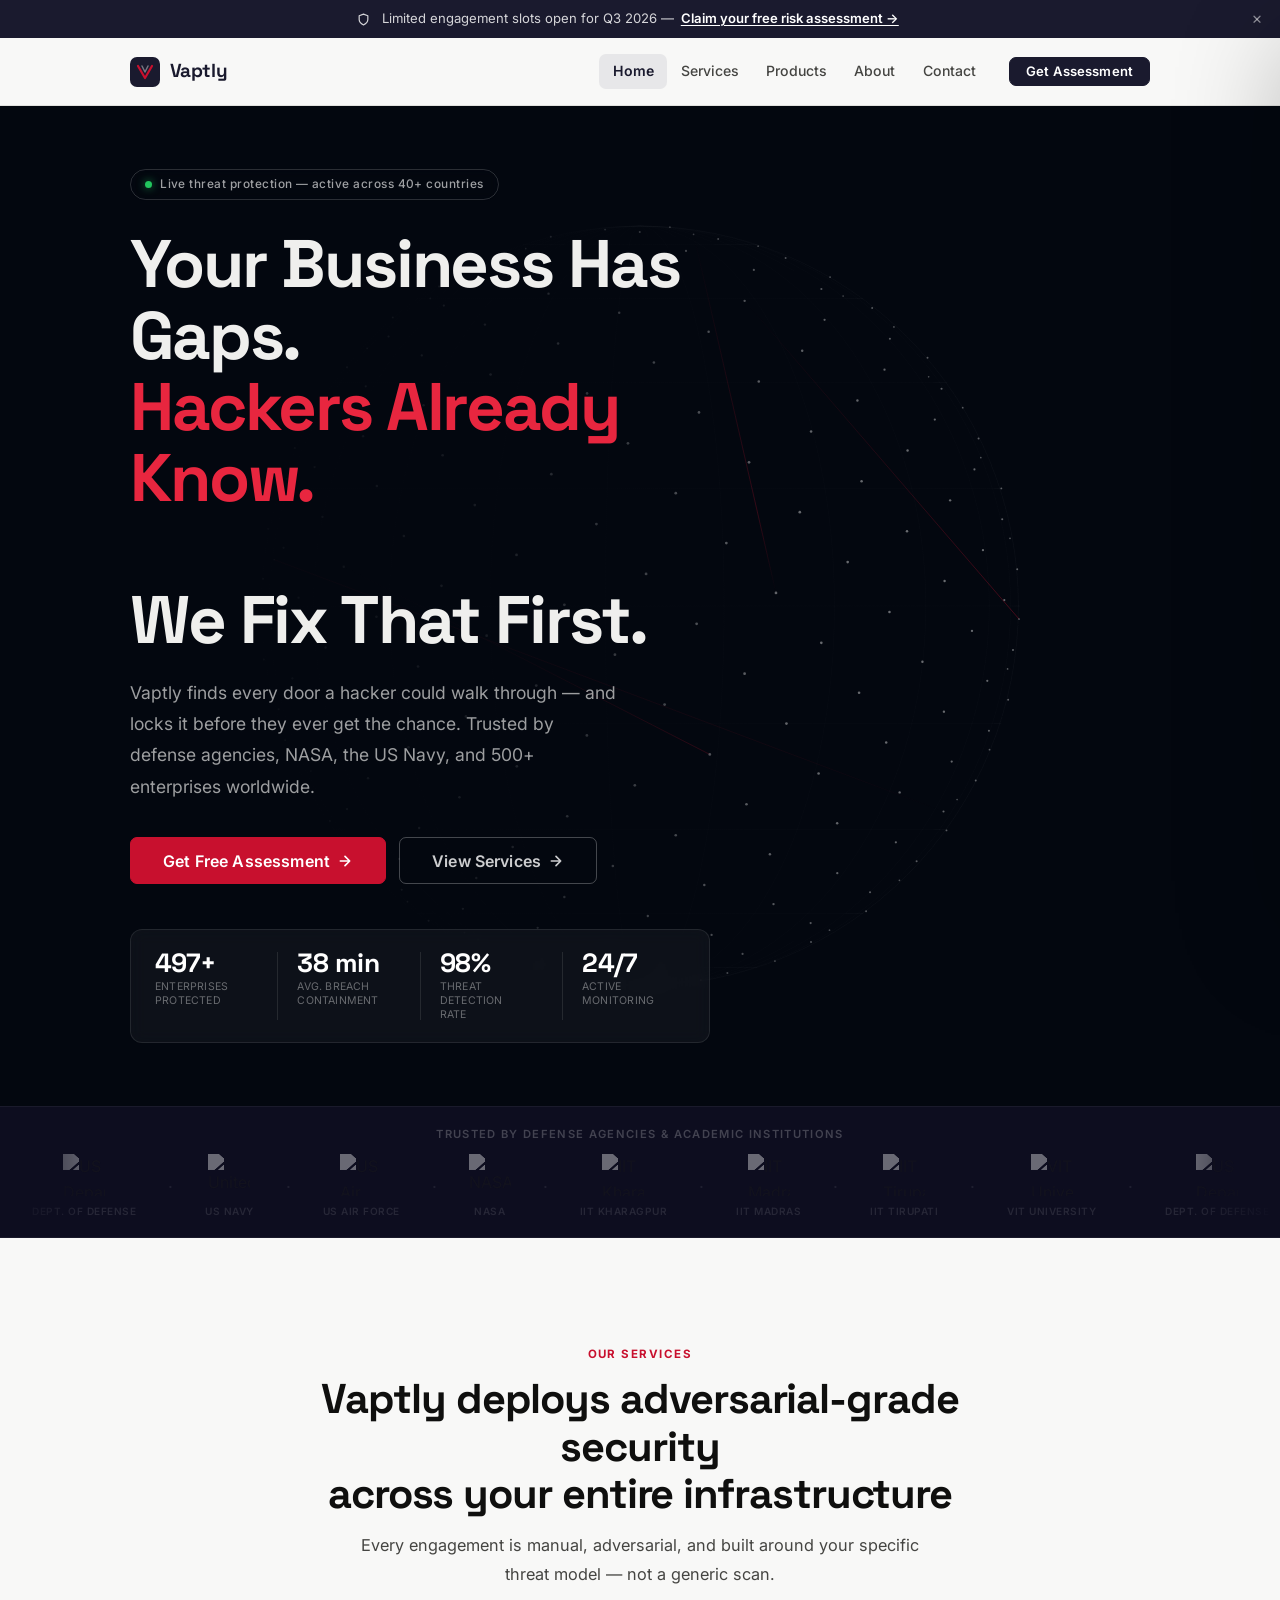
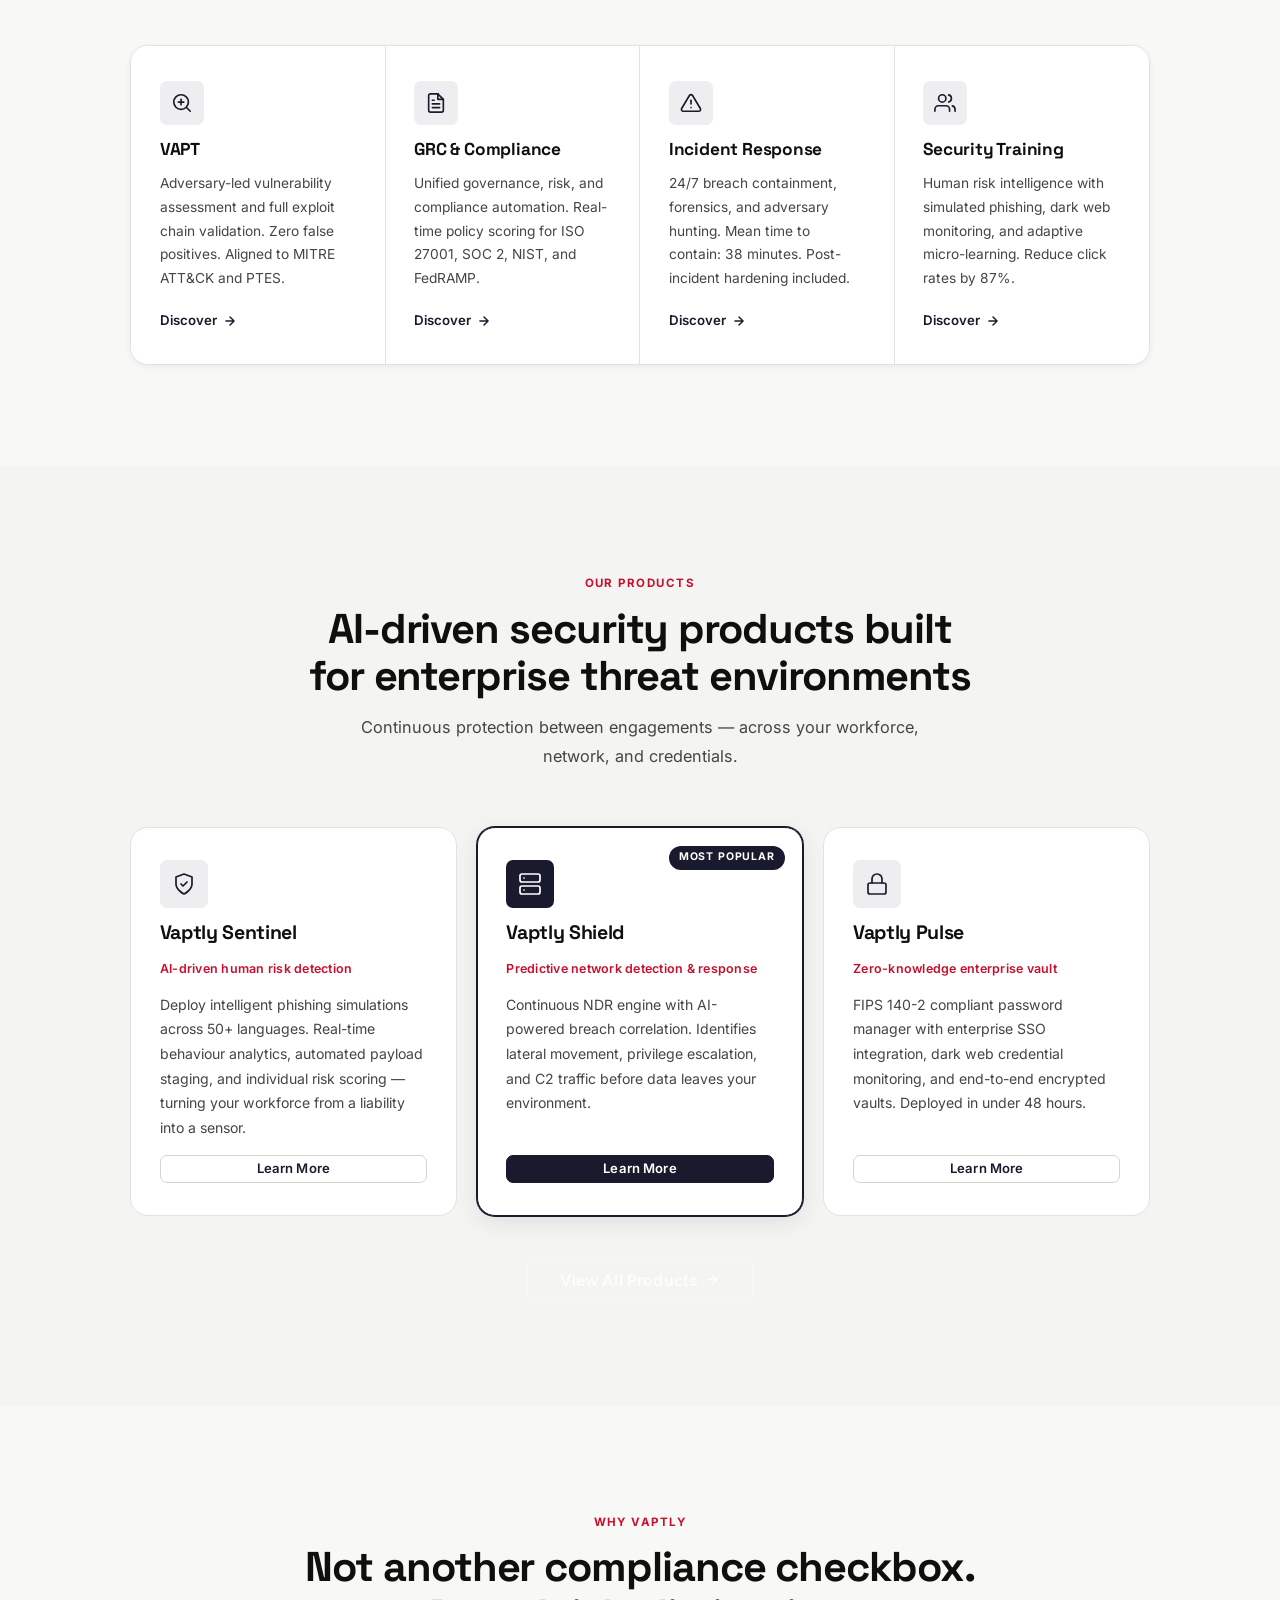
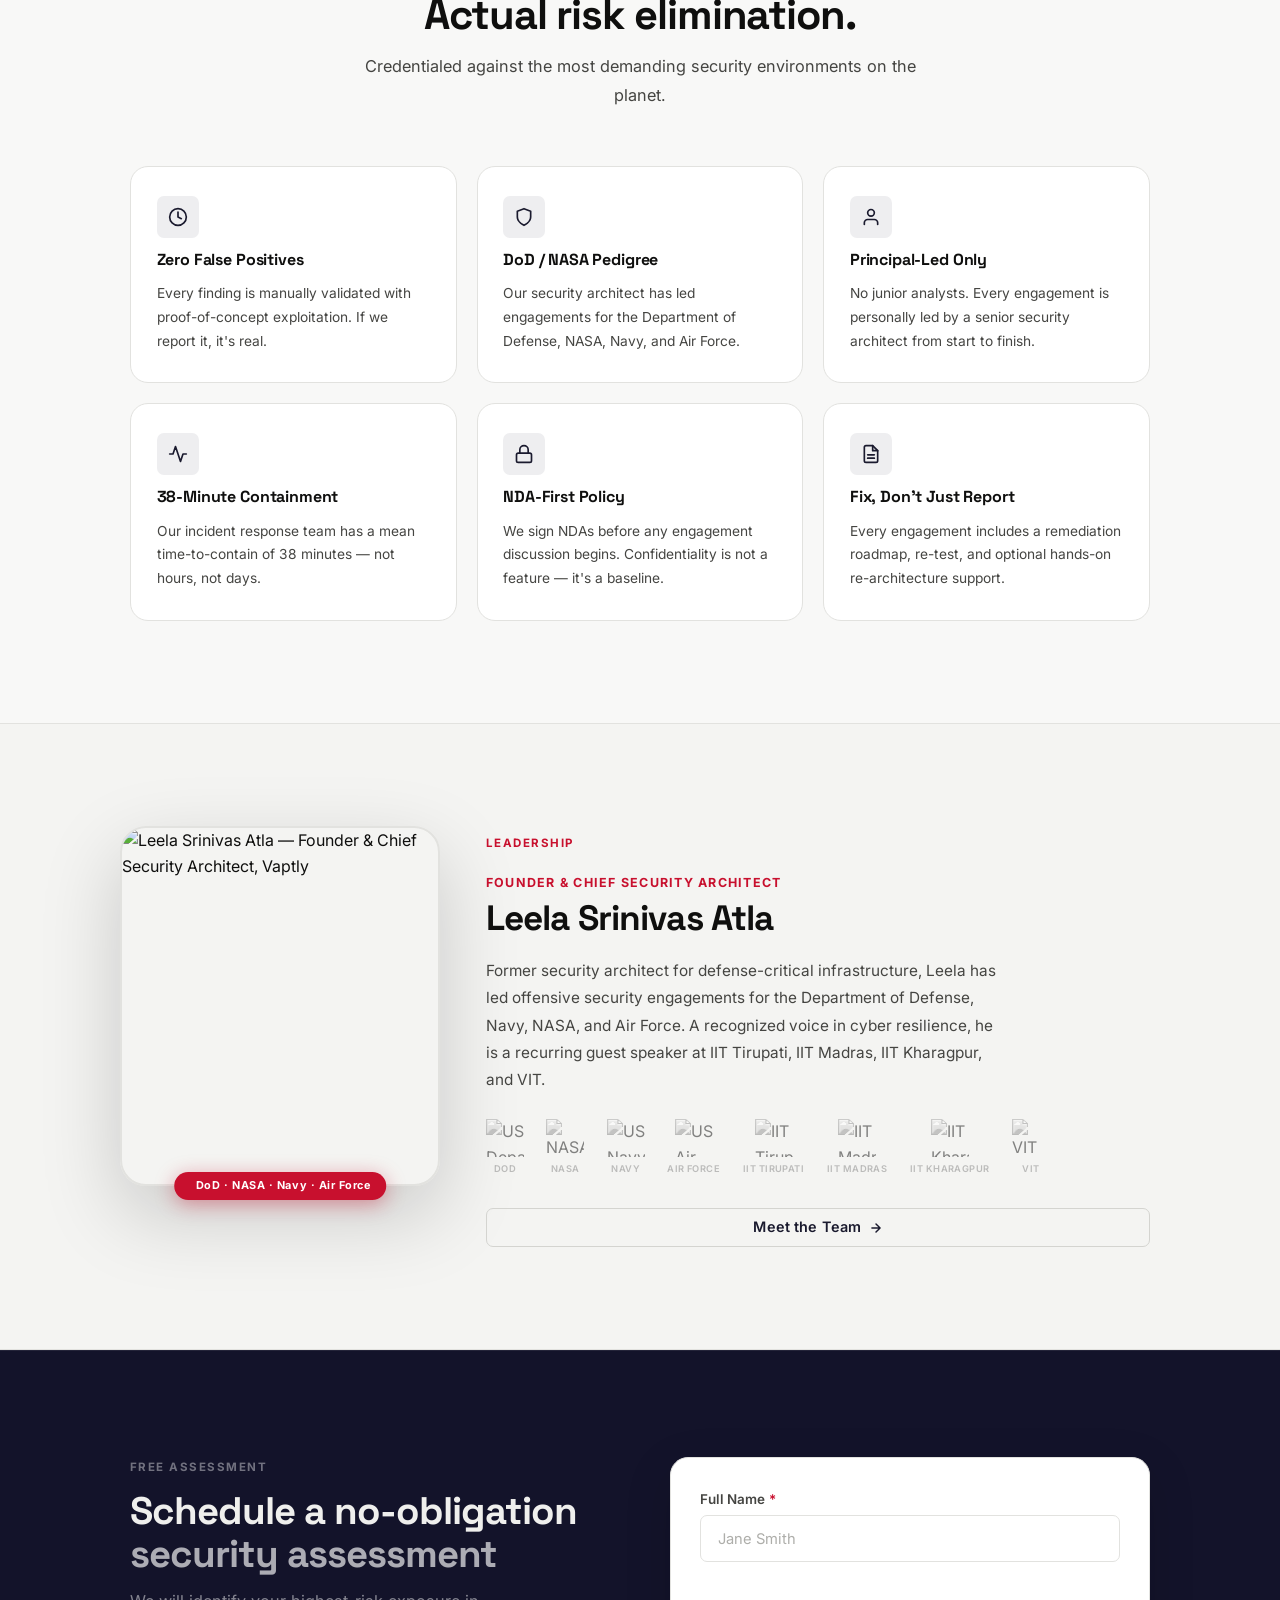
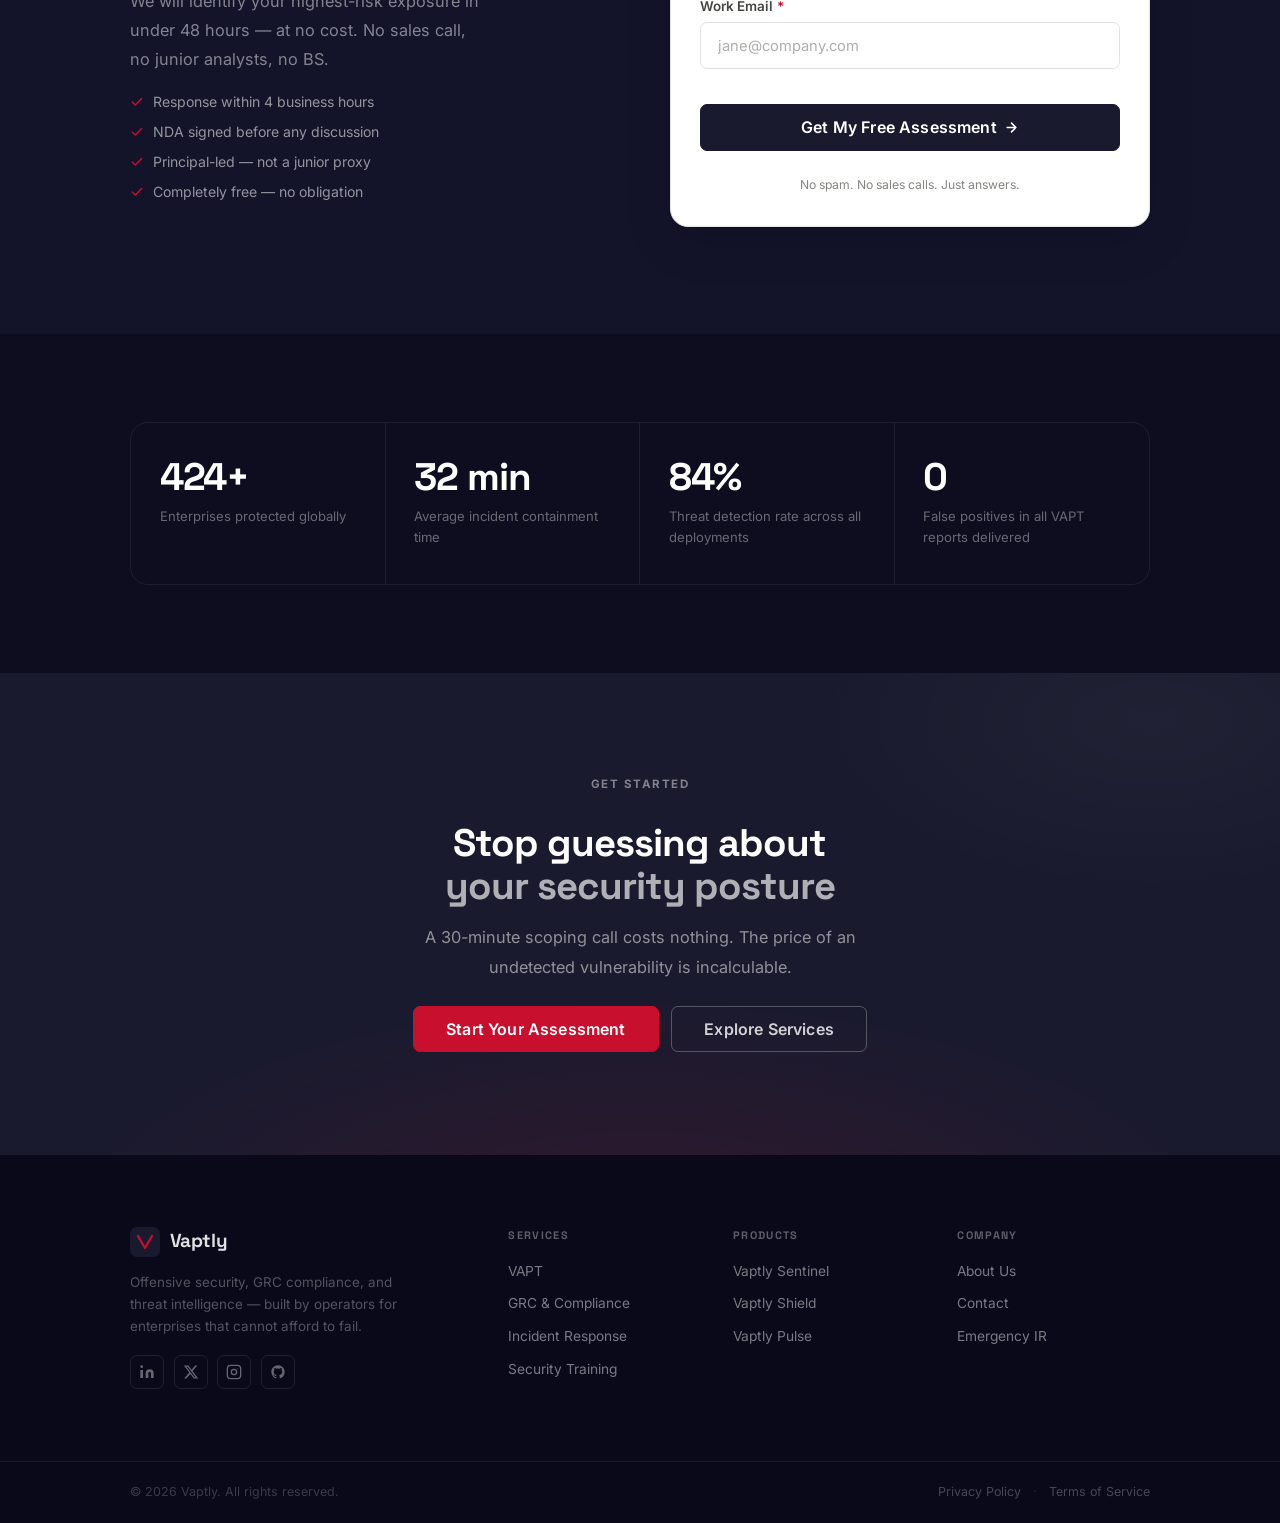
==== commit 2ae8d2a5: "Update index.html" ====
--- a/index.html
+++ b/index.html
@@ -3,6 +3,15 @@
 <head>
   <meta charset="UTF-8" />
   <meta name="viewport" content="width=device-width, initial-scale=1.0" />
+  <!-- Google tag (gtag.js) -->
+<script async src="https://www.googletagmanager.com/gtag/js?id=G-HWB7MET0CW"></script>
+<script>
+  window.dataLayer = window.dataLayer || [];
+  function gtag(){dataLayer.push(arguments);}
+  gtag('js', new Date());
+
+  gtag('config', 'G-HWB7MET0CW');
+</script>
 
   <!-- ═══ PRIMARY SEO ═══ -->
   <title>Vaptly | #1 Cybersecurity Company — Penetration Testing, VAPT, GRC & Incident Response</title>
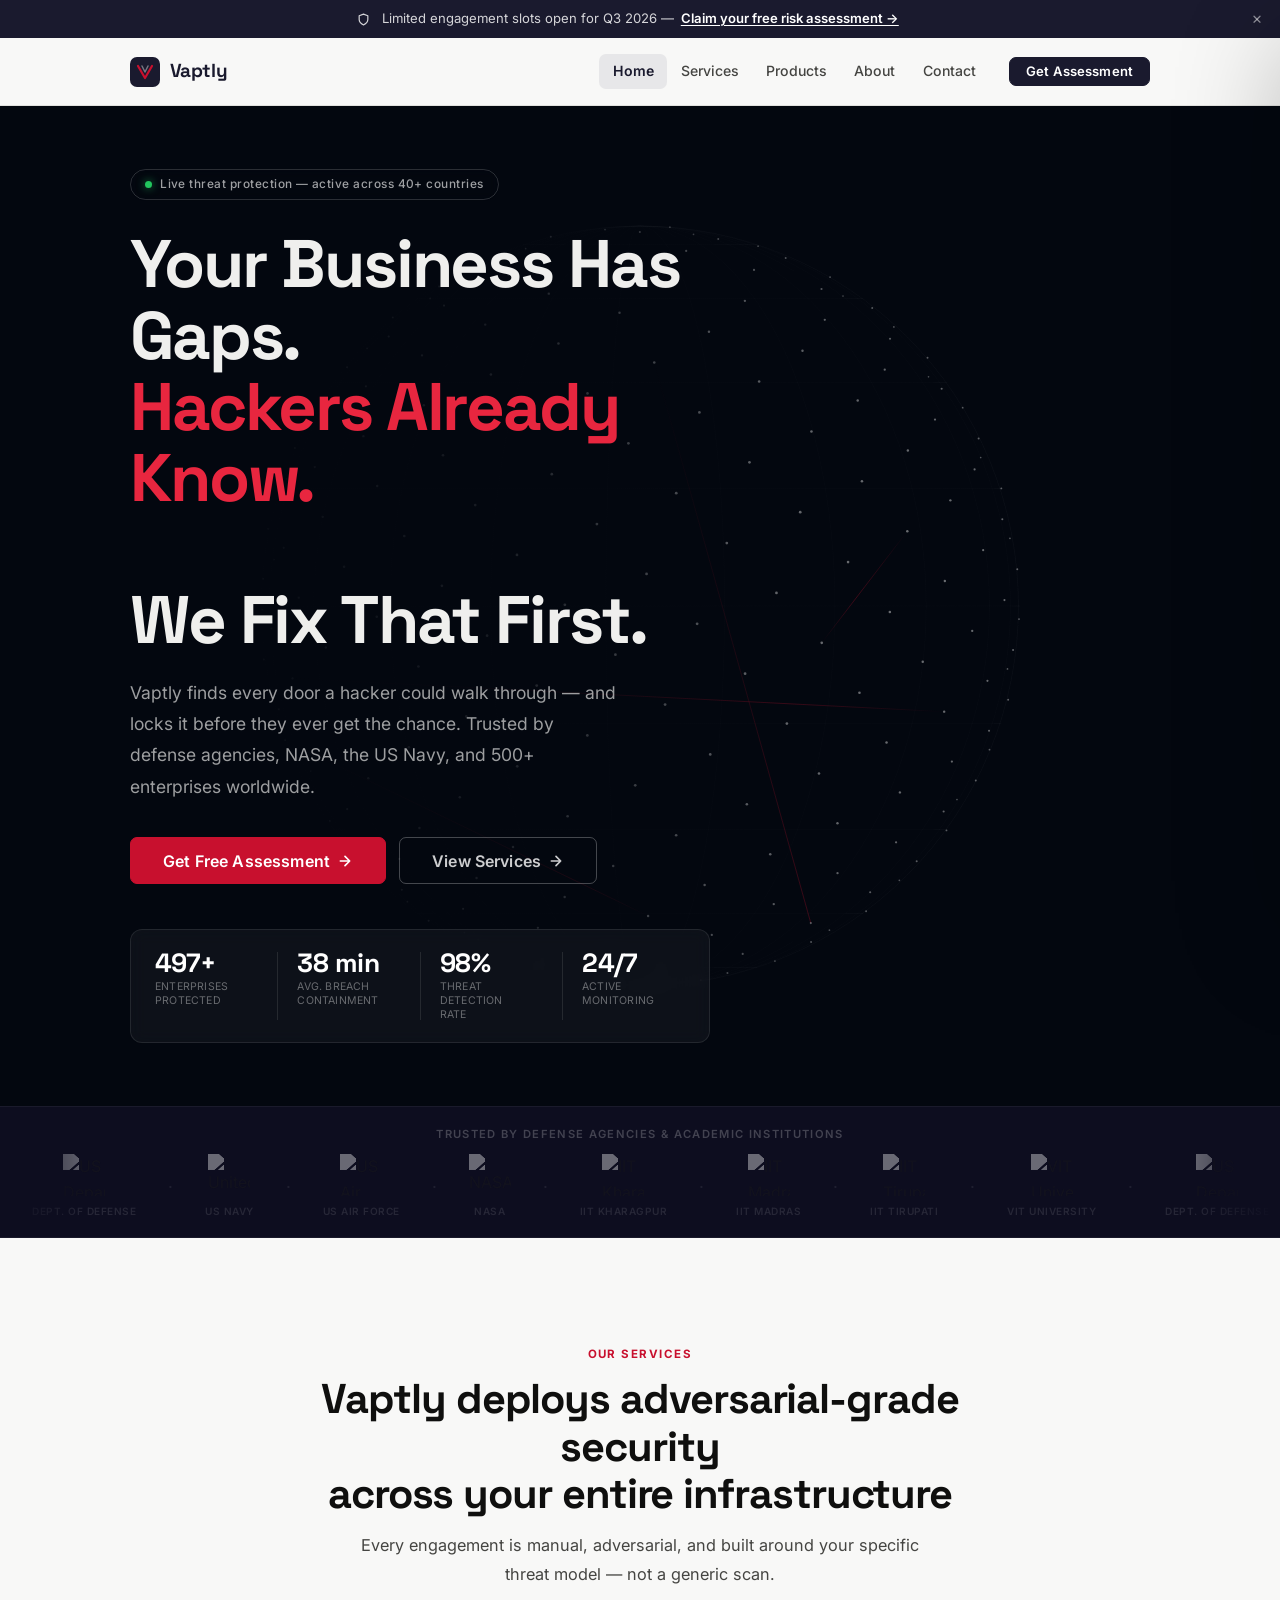
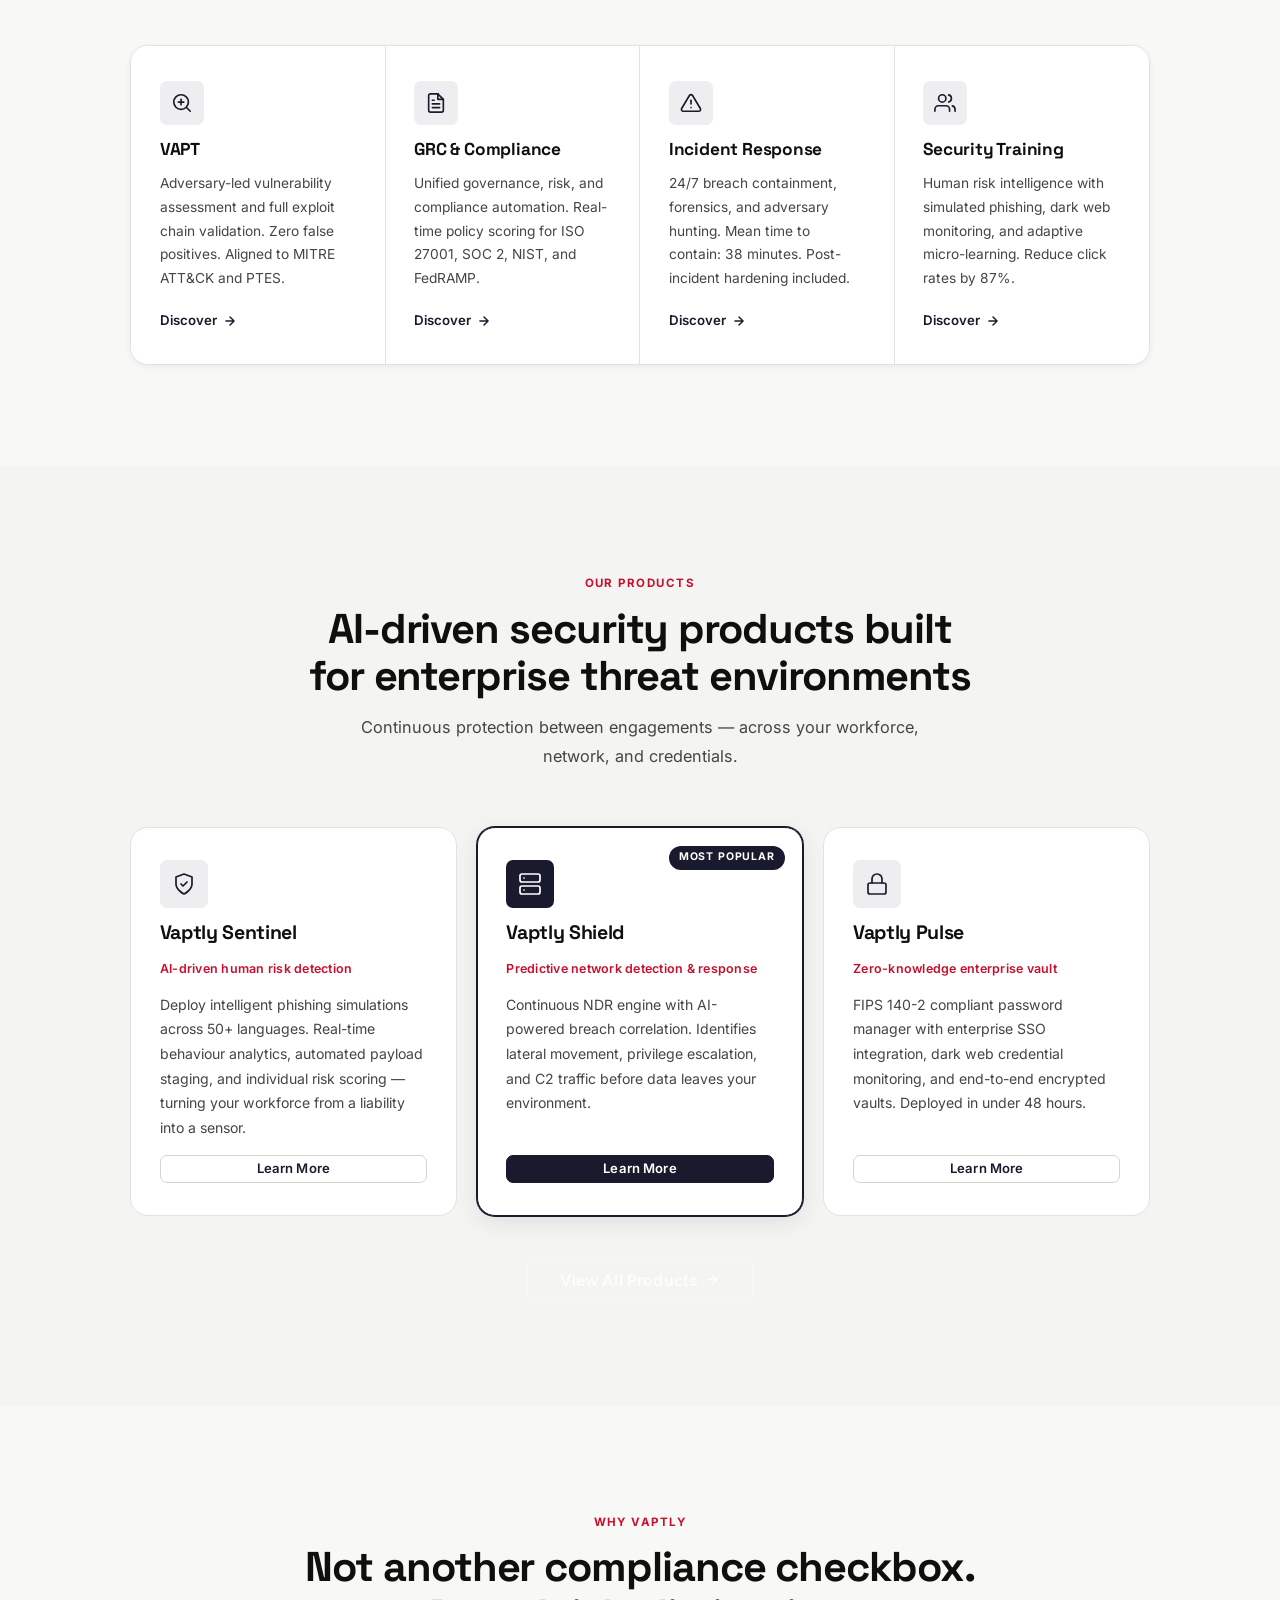
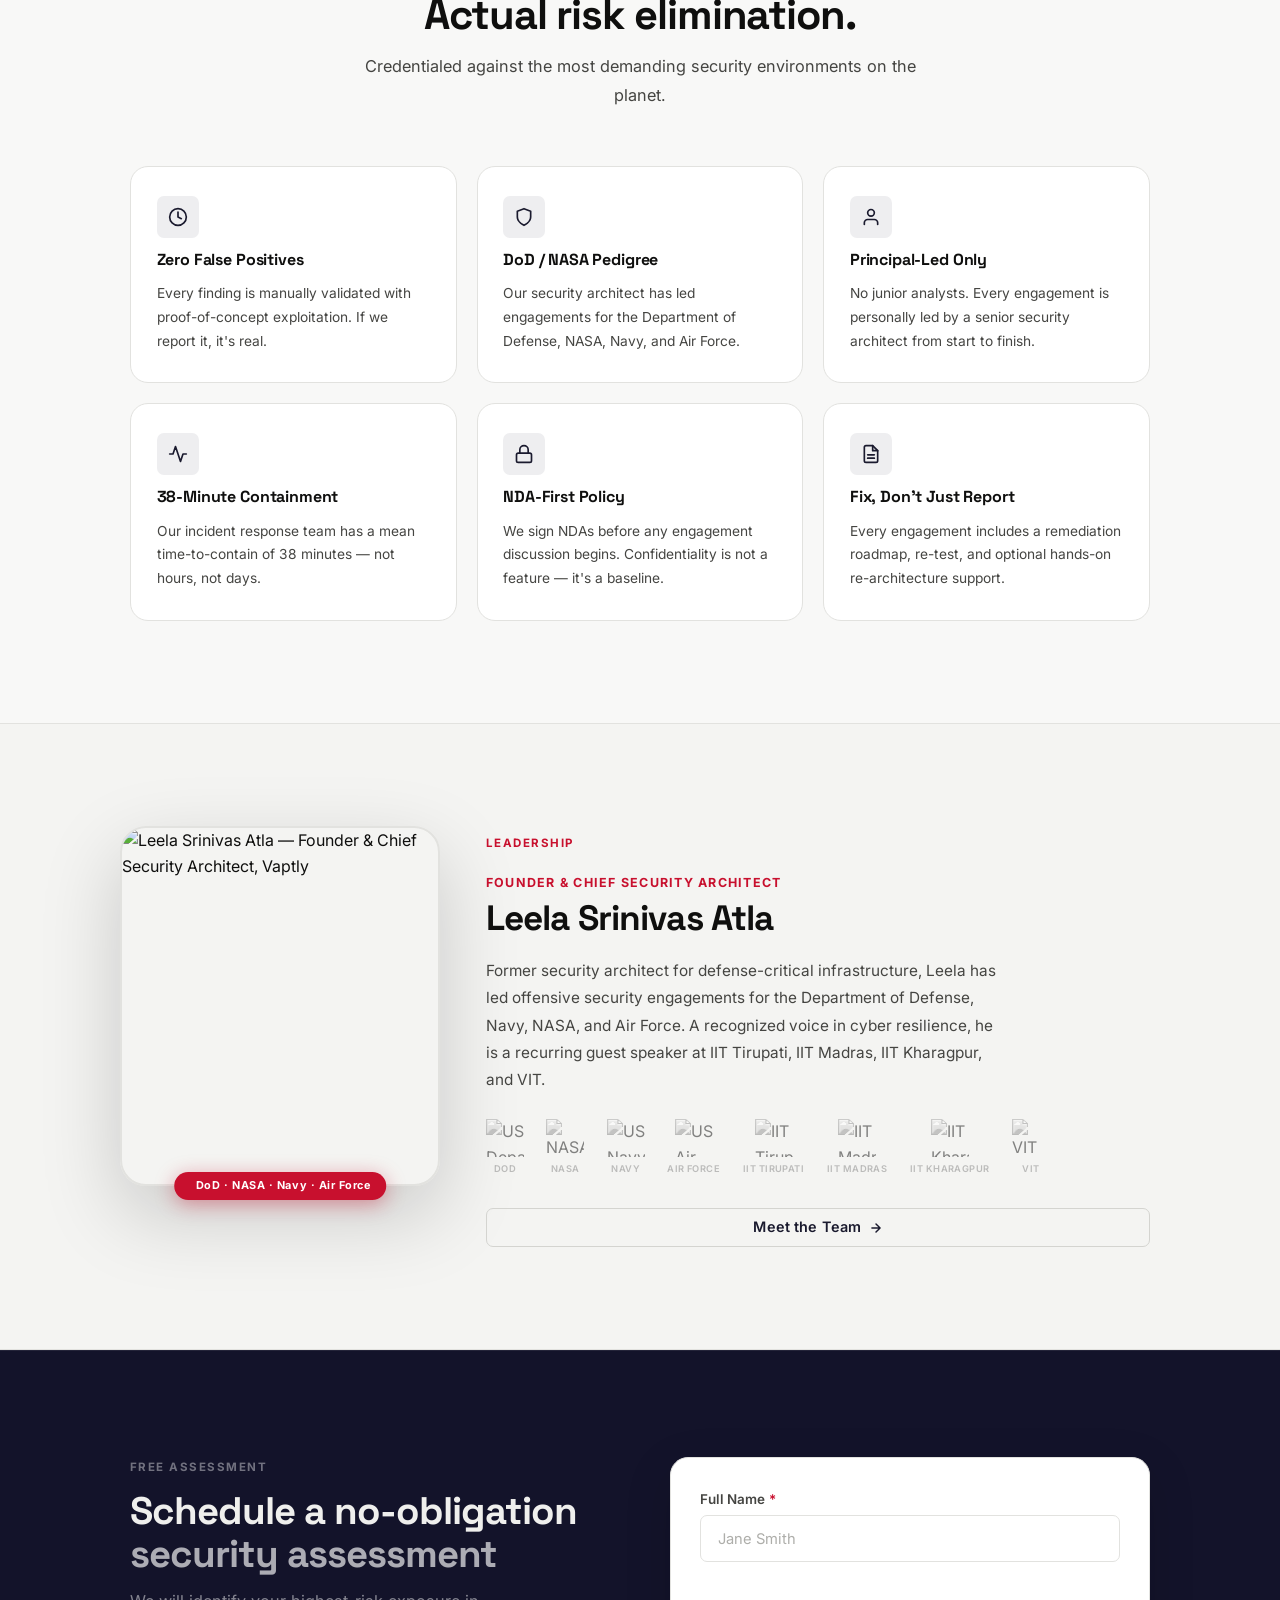
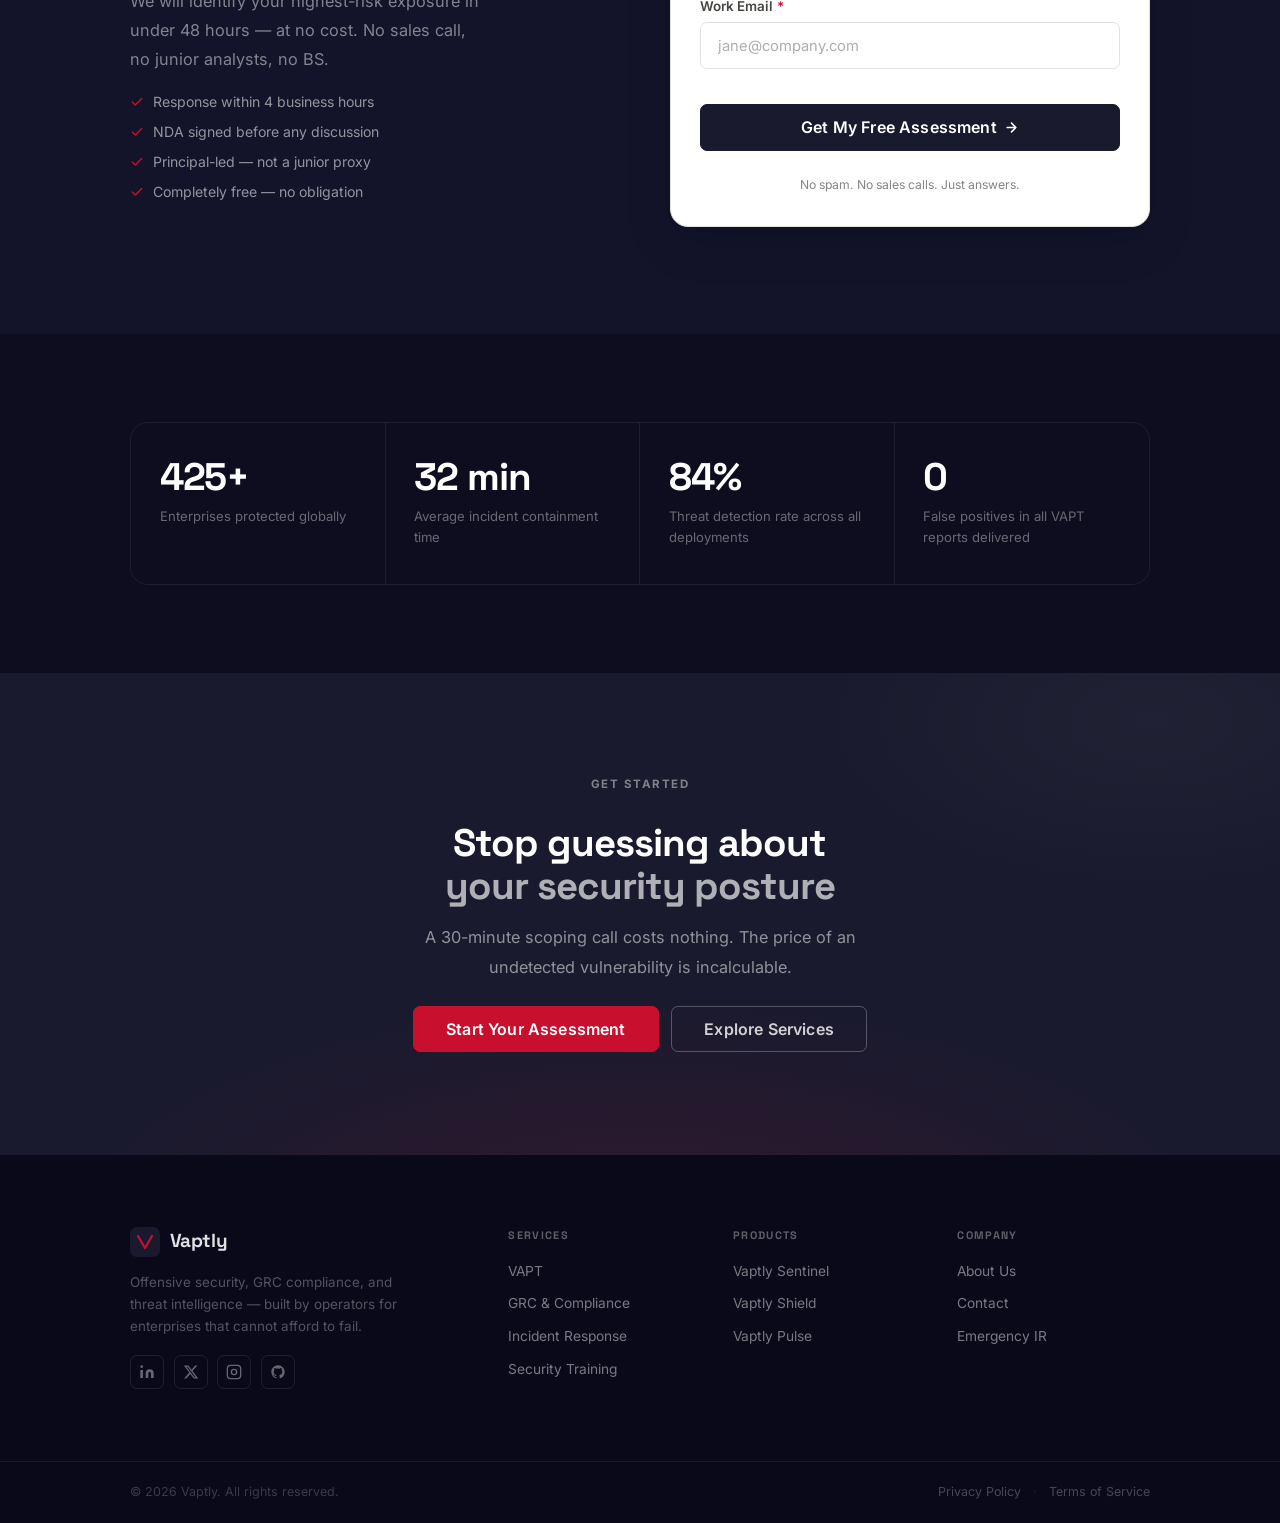
==== commit 1c469f05: "Update index.html" ====
--- a/index.html
+++ b/index.html
@@ -3,15 +3,15 @@
 <head>
   <meta charset="UTF-8" />
   <meta name="viewport" content="width=device-width, initial-scale=1.0" />
+
   <!-- Google tag (gtag.js) -->
-<script async src="https://www.googletagmanager.com/gtag/js?id=G-HWB7MET0CW"></script>
-<script>
-  window.dataLayer = window.dataLayer || [];
-  function gtag(){dataLayer.push(arguments);}
-  gtag('js', new Date());
-
-  gtag('config', 'G-HWB7MET0CW');
-</script>
+  <script async src="https://www.googletagmanager.com/gtag/js?id=G-HWB7MET0CW"></script>
+  <script>
+    window.dataLayer = window.dataLayer || [];
+    function gtag(){dataLayer.push(arguments);}
+    gtag('js', new Date());
+    gtag('config', 'G-HWB7MET0CW');
+  </script>
 
   <!-- ═══ PRIMARY SEO ═══ -->
   <title>Vaptly | #1 Cybersecurity Company — Penetration Testing, VAPT, GRC & Incident Response</title>
@@ -33,36 +33,43 @@
   <meta name="target" content="all" />
   <link rel="canonical" href="https://vaptly.com/" />
 
+  <!-- ═══ HREFLANG (FIX: replaces og:locale:alternate — proper implementation) ═══ -->
+  <link rel="alternate" hreflang="en-us" href="https://vaptly.com/" />
+  <link rel="alternate" hreflang="en-gb" href="https://vaptly.com/" />
+  <link rel="alternate" hreflang="x-default" href="https://vaptly.com/" />
+
+  <!-- ═══ SITEMAP (FIX: added — helps Google discover all pages) ═══ -->
+  <link rel="sitemap" type="application/xml" href="https://vaptly.com/sitemap.xml" />
+
   <!-- ═══ OPEN GRAPH ═══ -->
-  <meta property="og:type"               content="website" />
-  <meta property="og:url"                content="https://vaptly.com/" />
-  <meta property="og:title"              content="Vaptly | #1 Cybersecurity Company — Penetration Testing, VAPT, GRC & Incident Response" />
-  <meta property="og:description"        content="World-class adversarial cybersecurity. Manual VAPT, ISO 27001, SOC 2, PCI DSS, 24/7 incident response, red team operations. Founded by a former DoD, NASA & US Navy security architect. Zero false positives guaranteed." />
-  <meta property="og:image"              content="https://vaptly.com/assets/og-cover.png" />
-  <meta property="og:image:width"        content="1200" />
-  <meta property="og:image:height"       content="630" />
-  <meta property="og:image:alt"          content="Vaptly — Adversarial Cybersecurity for Enterprise" />
-  <meta property="og:image:type"         content="image/png" />
-  <meta property="og:site_name"          content="Vaptly" />
-  <meta property="og:locale"             content="en_US" />
-  <meta property="og:locale:alternate"   content="en_GB" />
+  <meta property="og:type"             content="website" />
+  <meta property="og:url"              content="https://vaptly.com/" />
+  <meta property="og:title"            content="Vaptly | #1 Cybersecurity Company — Penetration Testing, VAPT, GRC & Incident Response" />
+  <meta property="og:description"      content="World-class adversarial cybersecurity. Manual VAPT, ISO 27001, SOC 2, PCI DSS, 24/7 incident response, red team operations. Founded by a former DoD, NASA & US Navy security architect. Zero false positives guaranteed." />
+  <meta property="og:image"            content="https://vaptly.com/assets/og-cover.png" />
+  <meta property="og:image:width"      content="1200" />
+  <meta property="og:image:height"     content="630" />
+  <meta property="og:image:alt"        content="Vaptly — Adversarial Cybersecurity for Enterprise" />
+  <meta property="og:image:type"       content="image/png" />
+  <meta property="og:site_name"        content="Vaptly" />
+  <meta property="og:locale"           content="en_US" />
 
   <!-- ═══ TWITTER CARD ═══ -->
-  <meta name="twitter:card"              content="summary_large_image" />
-  <meta name="twitter:site"              content="@vaptly" />
-  <meta name="twitter:creator"           content="@vaptly" />
-  <meta name="twitter:title"             content="Vaptly | #1 Cybersecurity Company — VAPT, GRC & Incident Response" />
-  <meta name="twitter:description"       content="Manual penetration testing, ISO 27001, SOC 2, 24/7 IR & red team ops. Founded by a former DoD, NASA & US Navy security architect. Zero false positives. 38-min containment." />
-  <meta name="twitter:image"             content="https://vaptly.com/assets/og-cover.png" />
-  <meta name="twitter:image:alt"         content="Vaptly — Adversarial Cybersecurity" />
-  <meta name="twitter:label1"            content="Response Time" />
-  <meta name="twitter:data1"             content="38-min breach containment" />
-  <meta name="twitter:label2"            content="False Positives" />
-  <meta name="twitter:data2"             content="Zero — guaranteed" />
+  <meta name="twitter:card"            content="summary_large_image" />
+  <meta name="twitter:site"            content="@vaptly" />
+  <meta name="twitter:creator"         content="@vaptly" />
+  <meta name="twitter:title"           content="Vaptly | #1 Cybersecurity Company — VAPT, GRC & Incident Response" />
+  <meta name="twitter:description"     content="Manual penetration testing, ISO 27001, SOC 2, 24/7 IR & red team ops. Founded by a former DoD, NASA & US Navy security architect. Zero false positives. 38-min containment." />
+  <meta name="twitter:image"           content="https://vaptly.com/assets/og-cover.png" />
+  <meta name="twitter:image:alt"       content="Vaptly — Adversarial Cybersecurity" />
+  <meta name="twitter:label1"          content="Response Time" />
+  <meta name="twitter:data1"           content="38-min breach containment" />
+  <meta name="twitter:label2"          content="False Positives" />
+  <meta name="twitter:data2"           content="Zero — guaranteed" />
 
   <!-- ═══ FAVICON SET ═══ -->
+  <!-- FIX: Removed corrupt base64 PNG favicon. SVG favicon is sufficient for all modern browsers. -->
   <link rel="icon" type="image/svg+xml" href="data:image/svg+xml,%3Csvg xmlns='http://www.w3.org/2000/svg' viewBox='0 0 32 32'%3E%3Crect width='32' height='32' rx='8' fill='%231a1a2e'/%3E%3Cpath d='M8 9l8 14 8-14' stroke='%23c8102e' stroke-width='2.4' stroke-linecap='round' stroke-linejoin='round' fill='none'/%3E%3C/svg%3E" />
-  <link rel="icon" type="image/png" sizes="32x32" href="[data-uri]" />
   <link rel="apple-touch-icon" href="data:image/svg+xml,%3Csvg xmlns='http://www.w3.org/2000/svg' viewBox='0 0 180 180'%3E%3Crect width='180' height='180' rx='40' fill='%231a1a2e'/%3E%3Cpath d='M45 52l45 76 45-76' stroke='%23c8102e' stroke-width='14' stroke-linecap='round' stroke-linejoin='round' fill='none'/%3E%3C/svg%3E" />
   <link rel="manifest" href="manifest.json" />
   <meta name="theme-color" content="#1a1a2e" />
@@ -75,9 +82,9 @@
   <meta name="application-name" content="Vaptly" />
 
   <!-- ═══ PERFORMANCE HINTS ═══ -->
+  <!-- FIX: Removed preconnect to upload.wikimedia.org — images are lazy-loaded, preconnect wastes a slot -->
   <link rel="preconnect" href="https://fonts.googleapis.com" />
   <link rel="preconnect" href="https://fonts.gstatic.com" crossorigin />
-  <link rel="preconnect" href="https://upload.wikimedia.org" crossorigin />
   <link rel="dns-prefetch" href="https://media.licdn.com" />
   <link rel="dns-prefetch" href="https://fonts.googleapis.com" />
   <link rel="dns-prefetch" href="https://fonts.gstatic.com" />
@@ -140,8 +147,7 @@
           {
             "@type": "ContactPoint",
             "contactType": "emergency",
-            "telephone": "+1-800-555-1234",
-            "contactOption": "TollFree",
+            "email": "ir@vaptly.com",
             "availableLanguage": ["English"],
             "hoursAvailable": {
               "@type": "OpeningHoursSpecification",
@@ -230,10 +236,10 @@
               "@type": "Offer",
               "itemOffered": {
                 "@type": "SoftwareApplication",
-                "name": "PhishNet IQ",
+                "name": "Vaptly Sentinel",
                 "applicationCategory": "SecurityApplication",
                 "description": "AI-driven human risk intelligence platform. Phishing simulations in 50+ languages, per-user risk scoring, adaptive micro-training, and dark web monitoring.",
-                "url": "https://vaptly.com/products.html#phishnet",
+                "url": "https://vaptly.com/products.html#sentinel",
                 "provider": { "@id": "https://vaptly.com/#org" }
               }
             },
@@ -241,10 +247,10 @@
               "@type": "Offer",
               "itemOffered": {
                 "@type": "SoftwareApplication",
-                "name": "Sentinelyx",
+                "name": "Vaptly Shield",
                 "applicationCategory": "SecurityApplication",
                 "description": "Predictive network detection and response platform. MITRE ATT&CK-mapped threat intelligence, lateral movement detection, and 1-click incident response.",
-                "url": "https://vaptly.com/products.html#sentinelyx",
+                "url": "https://vaptly.com/products.html#shield",
                 "provider": { "@id": "https://vaptly.com/#org" }
               }
             },
@@ -252,10 +258,10 @@
               "@type": "Offer",
               "itemOffered": {
                 "@type": "SoftwareApplication",
-                "name": "VaultEx",
+                "name": "Vaptly Pulse",
                 "applicationCategory": "SecurityApplication",
                 "description": "Zero-knowledge credential security platform. Enterprise password management with zero-knowledge architecture — master key never leaves your device.",
-                "url": "https://vaptly.com/products.html#vaultex",
+                "url": "https://vaptly.com/products.html#pulse",
                 "provider": { "@id": "https://vaptly.com/#org" }
               }
             }
@@ -289,7 +295,7 @@
         "description": "Vaptly delivers adversarial-grade VAPT, GRC compliance, incident response, and security training. Founded by a former DoD, NASA & US Navy security architect.",
         "inLanguage": "en-US",
         "datePublished": "2024-01-01",
-        "dateModified": "2026-03-22",
+        "dateModified": "2026-03-24",
         "breadcrumb": {
           "@type": "BreadcrumbList",
           "itemListElement": [
@@ -350,7 +356,7 @@
             "name": "Does Vaptly offer 24/7 incident response?",
             "acceptedAnswer": {
               "@type": "Answer",
-              "text": "Yes. Vaptly's incident response team is available 24/7/365. Our emergency line (+1 800-555-1234) and IR email (ir@vaptly.com) are monitored around the clock. Mean breach containment time is 38 minutes."
+              "text": "Yes. Vaptly's incident response team is available 24/7/365. Our IR email (ir@vaptly.com) is monitored around the clock. Mean breach containment time is 38 minutes."
             }
           }
         ]
@@ -363,24 +369,14 @@
         "image": "https://vaptly.com/assets/og-cover.png",
         "description": "Adversarial-grade cybersecurity services — manual VAPT, GRC compliance, incident response, and enterprise security products.",
         "priceRange": "$$$$",
-        "telephone": "+1-800-555-0100",
         "email": "engagements@vaptly.com",
         "areaServed": "Worldwide",
-        "openingHours": "Mo-Fr 09:00-18:00",
-        "aggregateRating": {
-          "@type": "AggregateRating",
-          "ratingValue": "5.0",
-          "reviewCount": "47",
-          "bestRating": "5",
-          "worstRating": "1"
-        }
+        "openingHours": "Mo-Fr 09:00-18:00"
       }
     ]
   }
   </script>
 </head>
-
-
 <body>
 
   <!-- Skip to main -->
@@ -591,8 +587,9 @@
             <span>US Air Force</span>
           </div>
           <span class="ticker-sep" aria-hidden="true">·</span>
-          <div class="ticker-logo-item">
-            <img src="https://i.pinimg.com/474x/bd/1b/db/bd1bdba6a437f185afe3586f1dbd8aea.jpg" alt="NASA" loading="lazy" width="44" height="44" />
+          <!-- FIX: Replaced Pinterest NASA image with stable Wikimedia URL -->
+          <div class="ticker-logo-item">
+            <img src="https://upload.wikimedia.org/wikipedia/commons/e/e5/NASA_logo.svg" alt="NASA" loading="lazy" width="44" height="44" />
             <span>NASA</span>
           </div>
           <span class="ticker-sep" aria-hidden="true">·</span>
@@ -633,8 +630,9 @@
             <span>US Air Force</span>
           </div>
           <span class="ticker-sep" aria-hidden="true">·</span>
-          <div class="ticker-logo-item">
-            <img src="https://i.pinimg.com/474x/bd/1b/db/bd1bdba6a437f185afe3586f1dbd8aea.jpg" alt="NASA" loading="lazy" width="44" height="44" />
+          <!-- FIX: Replaced Pinterest NASA image with stable Wikimedia URL -->
+          <div class="ticker-logo-item">
+            <img src="https://upload.wikimedia.org/wikipedia/commons/e/e5/NASA_logo.svg" alt="NASA" loading="lazy" width="44" height="44" />
             <span>NASA</span>
           </div>
           <span class="ticker-sep" aria-hidden="true">·</span>
@@ -886,7 +884,6 @@
                 loading="lazy"
                 decoding="async"
               />
-              <!-- Credential badge overlaid on photo -->
               <div class="founder-photo-badge" aria-hidden="true">
                 <svg width="14" height="14" viewBox="0 0 24 24" fill="none" stroke="currentColor" stroke-width="2.2" stroke-linecap="round" stroke-linejoin="round"><path d="M12 22s8-4 8-10V5l-8-3-8 3v7c0 6 8 10 8 10z"/><polyline points="9 12 11 14 15 10"/></svg>
                 DoD · NASA · Navy · Air Force
@@ -910,8 +907,9 @@
                 <img src="https://upload.wikimedia.org/wikipedia/commons/4/43/Seal_of_the_United_States_Department_of_Defense_%282001%E2%80%932022%29.png" alt="US Department of Defense" width="40" height="40" loading="lazy" />
                 <span>DoD</span>
               </div>
+              <!-- FIX: Replaced Pinterest NASA image with stable Wikimedia URL -->
               <div class="founder-affil-item">
-                <img src="https://i.pinimg.com/474x/bd/1b/db/bd1bdba6a437f185afe3586f1dbd8aea.jpg" alt="NASA" width="40" height="40" loading="lazy" />
+                <img src="https://upload.wikimedia.org/wikipedia/commons/e/e5/NASA_logo.svg" alt="NASA" width="40" height="40" loading="lazy" />
                 <span>NASA</span>
               </div>
               <div class="founder-affil-item">
@@ -1117,39 +1115,38 @@
             </p>
             <div class="footer-social" role="list" aria-label="Social media links">
 
-  <!-- LinkedIn -->
-  <a href="https://www.linkedin.com/company/vaptly" class="footer-social-link" aria-label="Vaptly on LinkedIn" role="listitem" target="_blank" rel="noopener noreferrer">
-    <svg width="16" height="16" viewBox="0 0 24 24" fill="currentColor" aria-hidden="true">
-      <path d="M16 8a6 6 0 016 6v7h-4v-7a2 2 0 00-2-2 2 2 0 00-2 2v7h-4v-7a6 6 0 016-6zM2 9h4v12H2z"/>
-      <circle cx="4" cy="4" r="2"/>
-    </svg>
-  </a>
-
-  <!-- X / Twitter -->
-  <a href="https://twitter.com/vaptly" class="footer-social-link" aria-label="Vaptly on X / Twitter" role="listitem" target="_blank" rel="noopener noreferrer">
-    <svg width="16" height="16" viewBox="0 0 24 24" fill="currentColor" aria-hidden="true">
-      <path d="M18.244 2.25h3.308l-7.227 8.26 8.502 11.24H16.17l-5.214-6.817L4.99 21.75H1.68l7.73-8.835L1.254 2.25H8.08l4.713 6.231zm-1.161 17.52h1.833L7.084 4.126H5.117z"/>
-    </svg>
-  </a>
-
-  <!-- Instagram -->
-  <a href="https://www.instagram.com/vaptly" class="footer-social-link" aria-label="Vaptly on Instagram" role="listitem" target="_blank" rel="noopener noreferrer">
-    <svg width="16" height="16" viewBox="0 0 24 24" fill="none" stroke="currentColor" stroke-width="2" stroke-linecap="round" stroke-linejoin="round" aria-hidden="true">
-      <rect x="2" y="2" width="20" height="20" rx="5" ry="5"/>
-      <circle cx="12" cy="12" r="4"/>
-      <circle cx="17.5" cy="6.5" r="0.5" fill="currentColor" stroke="none"/>
-    </svg>
-  </a>
-
-  <!-- GitHub -->
-  <a href="https://github.com/vaptly" class="footer-social-link" aria-label="Vaptly on GitHub" role="listitem" target="_blank" rel="noopener noreferrer">
-    <svg width="16" height="16" viewBox="0 0 24 24" fill="currentColor" aria-hidden="true">
-      <path d="M12 2C6.477 2 2 6.484 2 12.021c0 4.428 2.865 8.184 6.839 9.504.5.092.682-.217.682-.482 0-.237-.009-.868-.013-1.703-2.782.605-3.369-1.342-3.369-1.342-.454-1.154-1.11-1.462-1.11-1.462-.908-.62.069-.608.069-.608 1.004.07 1.532 1.032 1.532 1.032.892 1.53 2.341 1.088 2.91.832.092-.647.35-1.088.636-1.338-2.22-.253-4.555-1.113-4.555-4.951 0-1.093.39-1.988 1.029-2.688-.103-.253-.446-1.272.098-2.65 0 0 .84-.27 2.75 1.026A9.564 9.564 0 0112 6.844a9.59 9.59 0 012.504.338c1.909-1.296 2.747-1.026 2.747-1.026.546 1.378.202 2.397.1 2.65.64.7 1.028 1.595 1.028 2.688 0 3.848-2.338 4.695-4.566 4.943.359.309.678.919.678 1.852 0 1.336-.012 2.415-.012 2.743 0 .267.18.578.688.48C19.138 20.2 22 16.447 22 12.021 22 6.484 17.522 2 12 2z"/>
-    </svg>
-  </a>
-
-</div>
-
+              <!-- LinkedIn -->
+              <a href="https://www.linkedin.com/company/vaptly" class="footer-social-link" aria-label="Vaptly on LinkedIn" role="listitem" target="_blank" rel="noopener noreferrer">
+                <svg width="16" height="16" viewBox="0 0 24 24" fill="currentColor" aria-hidden="true">
+                  <path d="M16 8a6 6 0 016 6v7h-4v-7a2 2 0 00-2-2 2 2 0 00-2 2v7h-4v-7a6 6 0 016-6zM2 9h4v12H2z"/>
+                  <circle cx="4" cy="4" r="2"/>
+                </svg>
+              </a>
+
+              <!-- X / Twitter -->
+              <a href="https://twitter.com/vaptly" class="footer-social-link" aria-label="Vaptly on X / Twitter" role="listitem" target="_blank" rel="noopener noreferrer">
+                <svg width="16" height="16" viewBox="0 0 24 24" fill="currentColor" aria-hidden="true">
+                  <path d="M18.244 2.25h3.308l-7.227 8.26 8.502 11.24H16.17l-5.214-6.817L4.99 21.75H1.68l7.73-8.835L1.254 2.25H8.08l4.713 6.231zm-1.161 17.52h1.833L7.084 4.126H5.117z"/>
+                </svg>
+              </a>
+
+              <!-- Instagram -->
+              <a href="https://www.instagram.com/vaptly" class="footer-social-link" aria-label="Vaptly on Instagram" role="listitem" target="_blank" rel="noopener noreferrer">
+                <svg width="16" height="16" viewBox="0 0 24 24" fill="none" stroke="currentColor" stroke-width="2" stroke-linecap="round" stroke-linejoin="round" aria-hidden="true">
+                  <rect x="2" y="2" width="20" height="20" rx="5" ry="5"/>
+                  <circle cx="12" cy="12" r="4"/>
+                  <circle cx="17.5" cy="6.5" r="0.5" fill="currentColor" stroke="none"/>
+                </svg>
+              </a>
+
+              <!-- GitHub -->
+              <a href="https://github.com/vaptly" class="footer-social-link" aria-label="Vaptly on GitHub" role="listitem" target="_blank" rel="noopener noreferrer">
+                <svg width="16" height="16" viewBox="0 0 24 24" fill="currentColor" aria-hidden="true">
+                  <path d="M12 2C6.477 2 2 6.484 2 12.021c0 4.428 2.865 8.184 6.839 9.504.5.092.682-.217.682-.482 0-.237-.009-.868-.013-1.703-2.782.605-3.369-1.342-3.369-1.342-.454-1.154-1.11-1.462-1.11-1.462-.908-.62.069-.608.069-.608 1.004.07 1.532 1.032 1.532 1.032.892 1.53 2.341 1.088 2.91.832.092-.647.35-1.088.636-1.338-2.22-.253-4.555-1.113-4.555-4.951 0-1.093.39-1.988 1.029-2.688-.103-.253-.446-1.272.098-2.65 0 0 .84-.27 2.75 1.026A9.564 9.564 0 0112 6.844a9.59 9.59 0 012.504.338c1.909-1.296 2.747-1.026 2.747-1.026.546 1.378.202 2.397.1 2.65.64.7 1.028 1.595 1.028 2.688 0 3.848-2.338 4.695-4.566 4.943.359.309.678.919.678 1.852 0 1.336-.012 2.415-.012 2.743 0 .267.18.578.688.48C19.138 20.2 22 16.447 22 12.021 22 6.484 17.522 2 12 2z"/>
+                </svg>
+              </a>
+
+            </div>
           </div>
 
           <!-- Services -->
@@ -1193,10 +1190,11 @@
           <p class="footer-copy">
             &copy; <span id="footerYear">2026</span> Vaptly. All rights reserved.
           </p>
+          <!-- FIX: Replaced dead href="#" links with real page paths -->
           <div class="footer-bottom-right">
-            <a href="#" class="footer-link-inline">Privacy Policy</a>
+            <a href="privacy.html" class="footer-link-inline">Privacy Policy</a>
             <span aria-hidden="true" style="color:rgba(255,255,255,0.1);">·</span>
-            <a href="#" class="footer-link-inline">Terms of Service</a>
+            <a href="terms.html" class="footer-link-inline">Terms of Service</a>
           </div>
         </div>
       </div>
@@ -1209,5 +1207,6 @@
   </button>
 
   <script src="main.js"></script>
+  <script defer src="https://static.cloudflareinsights.com/beacon.min.js/v8c78df7c7c0f484497ecbca7046644da1771523124516" integrity="sha512-8DS7rgIrAmghBFwoOTujcf6D9rXvH8xm8JQ1Ja01h9QX8EzXldiszufYa4IFfKdLUKTTrnSFXLDkUEOTrZQ8Qg==" data-cf-beacon='{"version":"2024.11.0","token":"201ed883d34143609fc5ac0280cf1810","r":1,"server_timing":{"name":{"cfCacheStatus":true,"cfEdge":true,"cfExtPri":true,"cfL4":true,"cfOrigin":true,"cfSpeedBrain":true},"location_startswith":null}}' crossorigin="anonymous"></script>
 </body>
 </html>
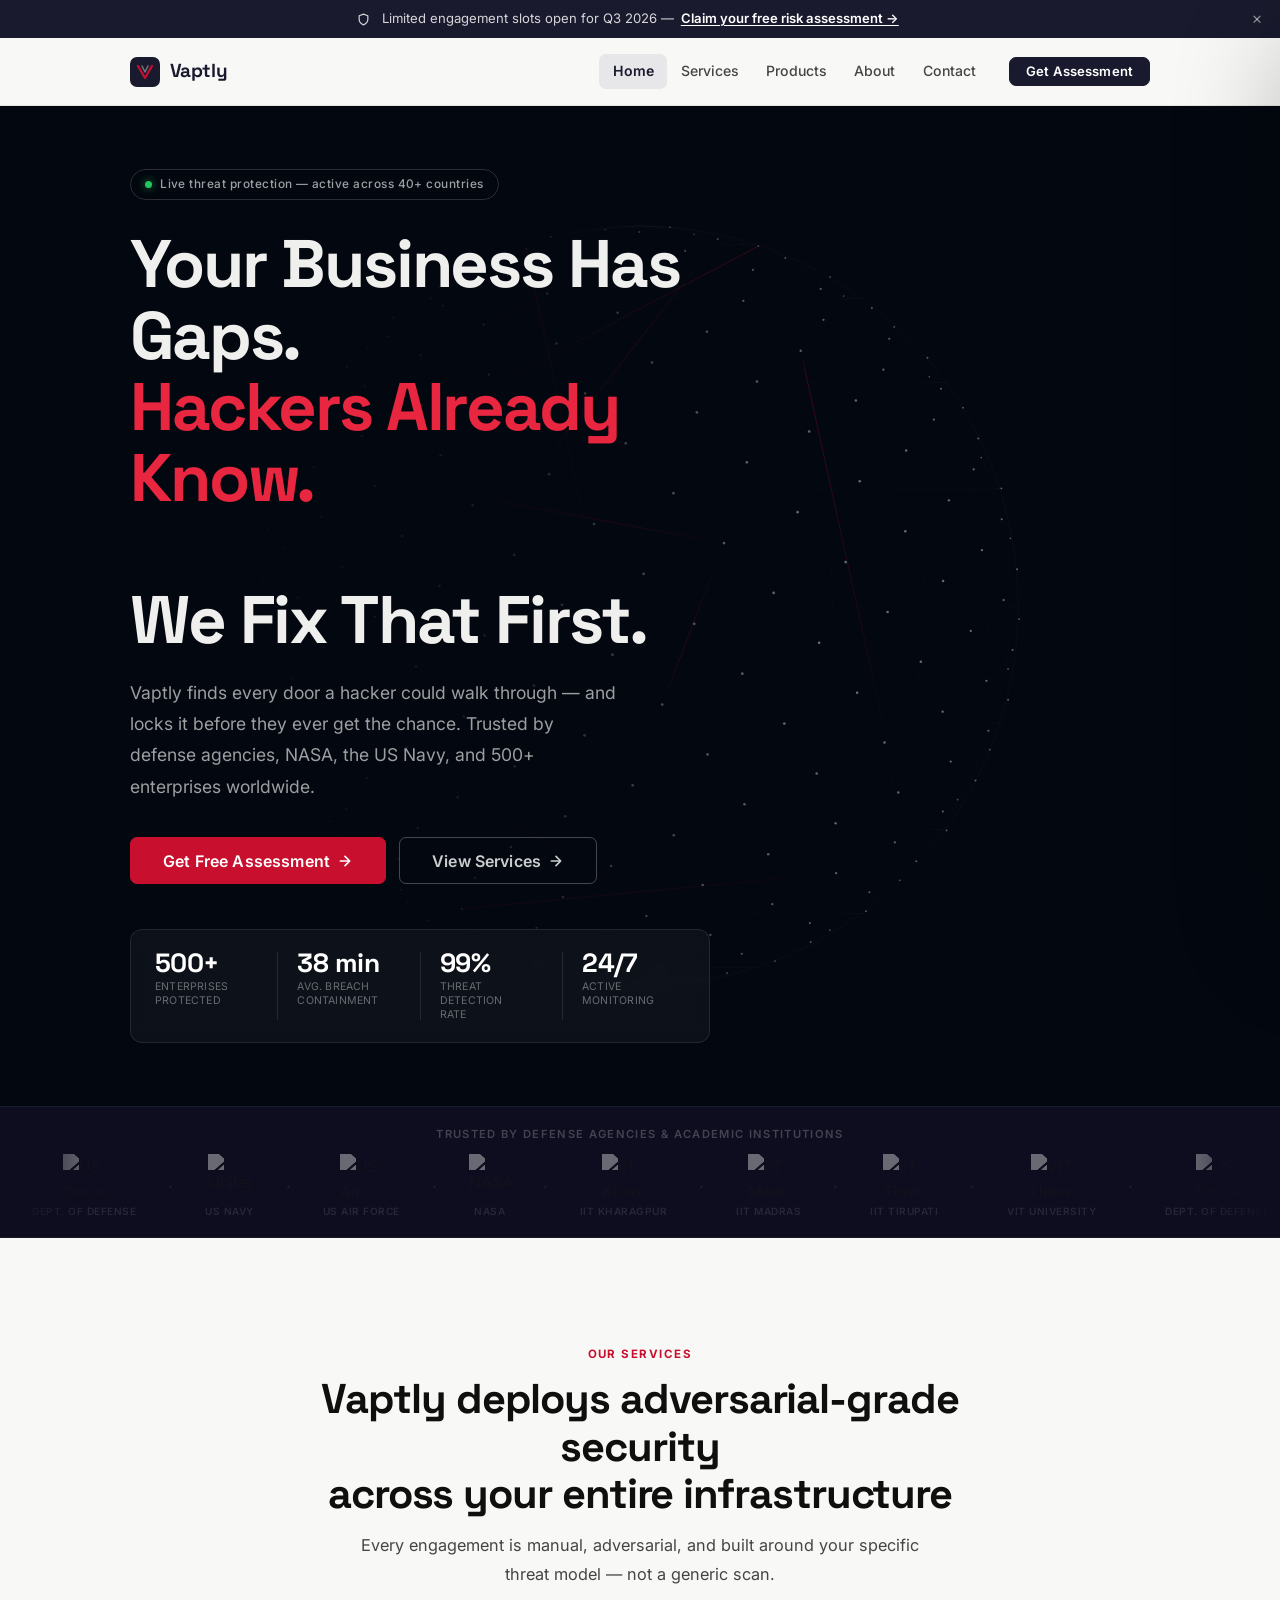
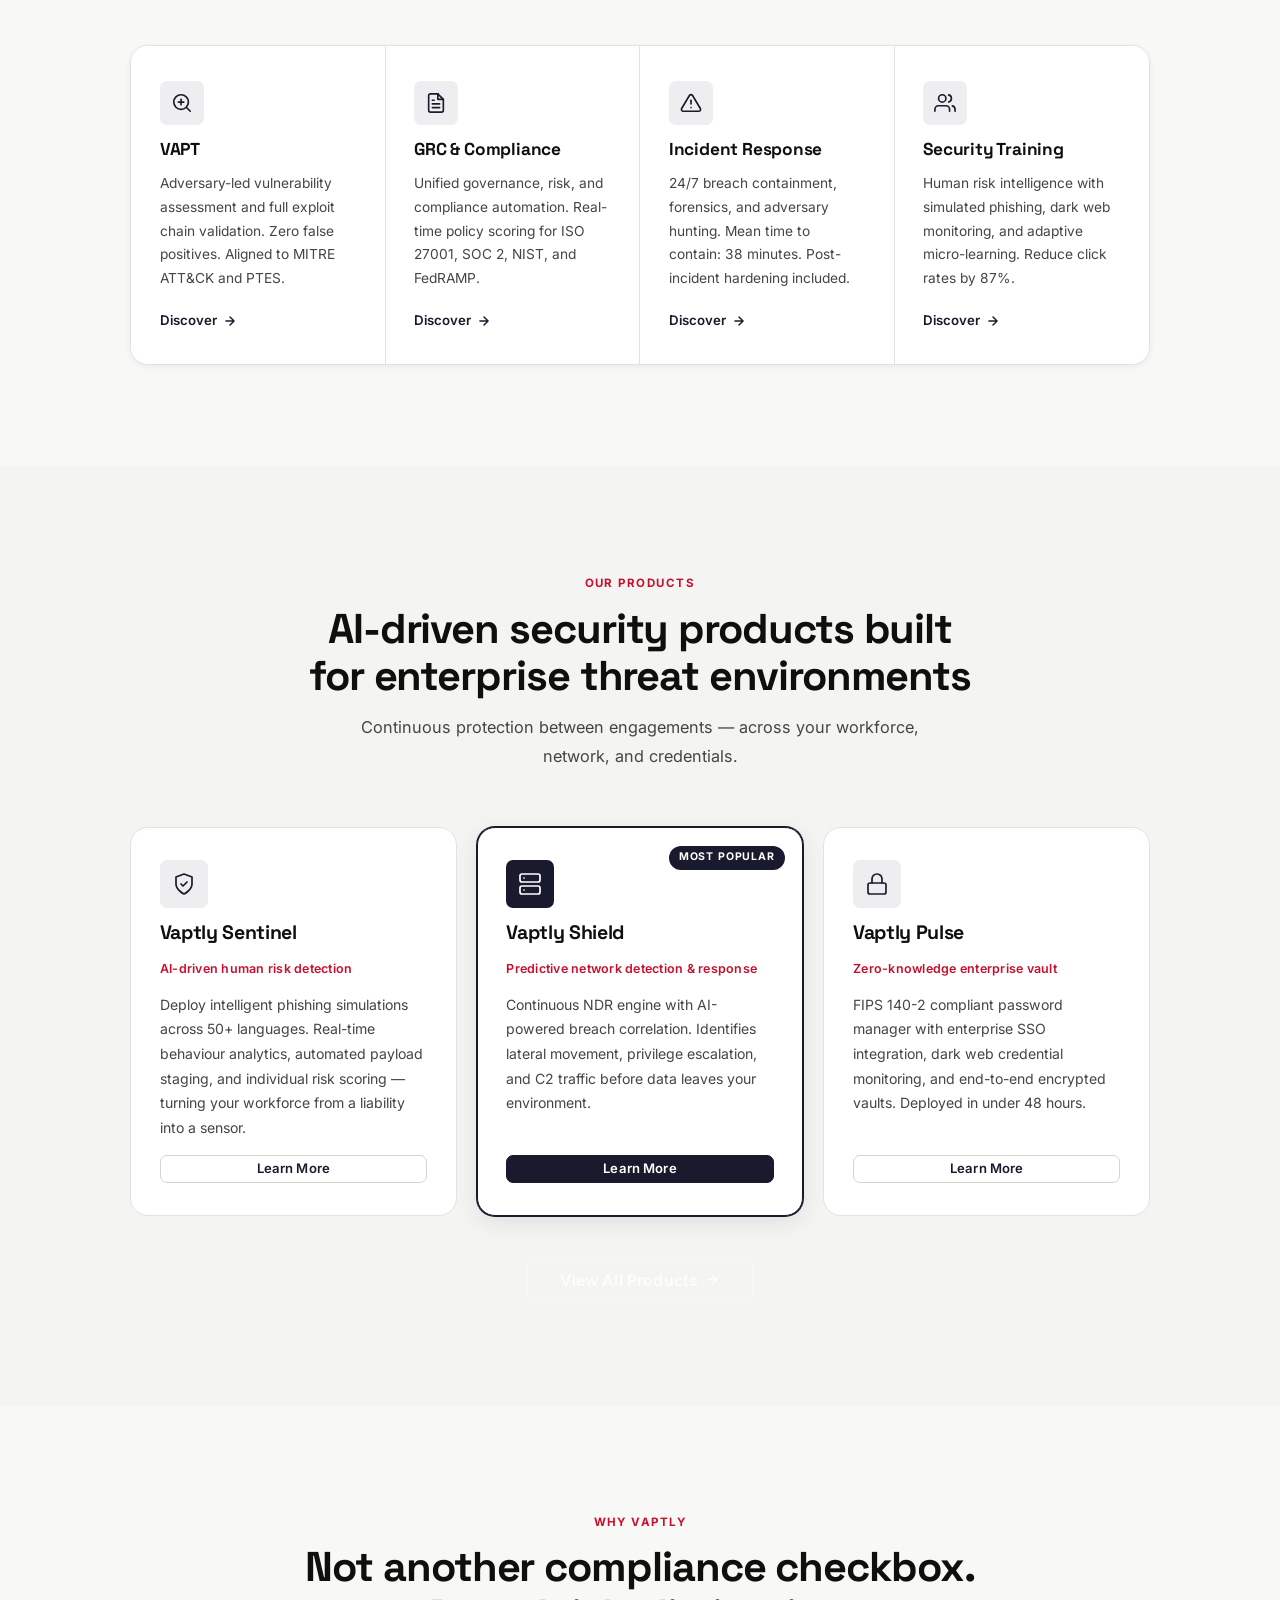
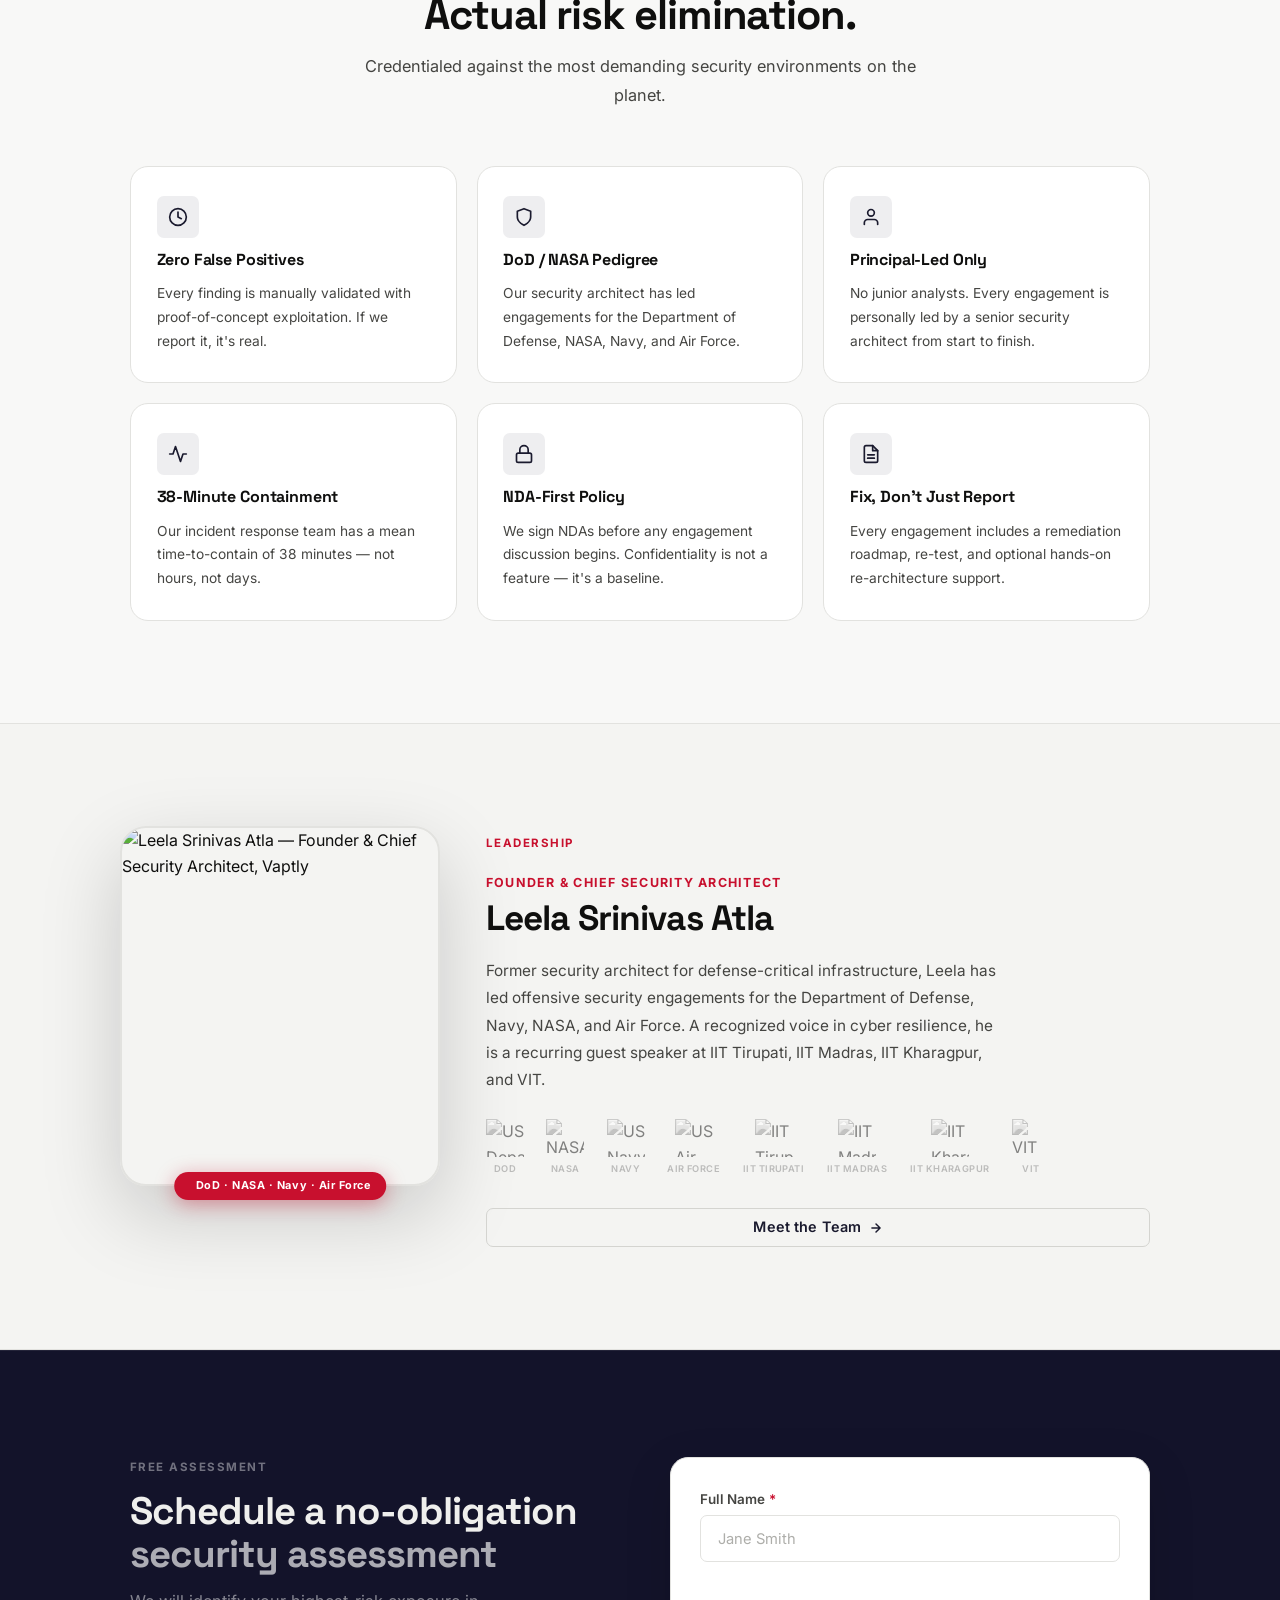
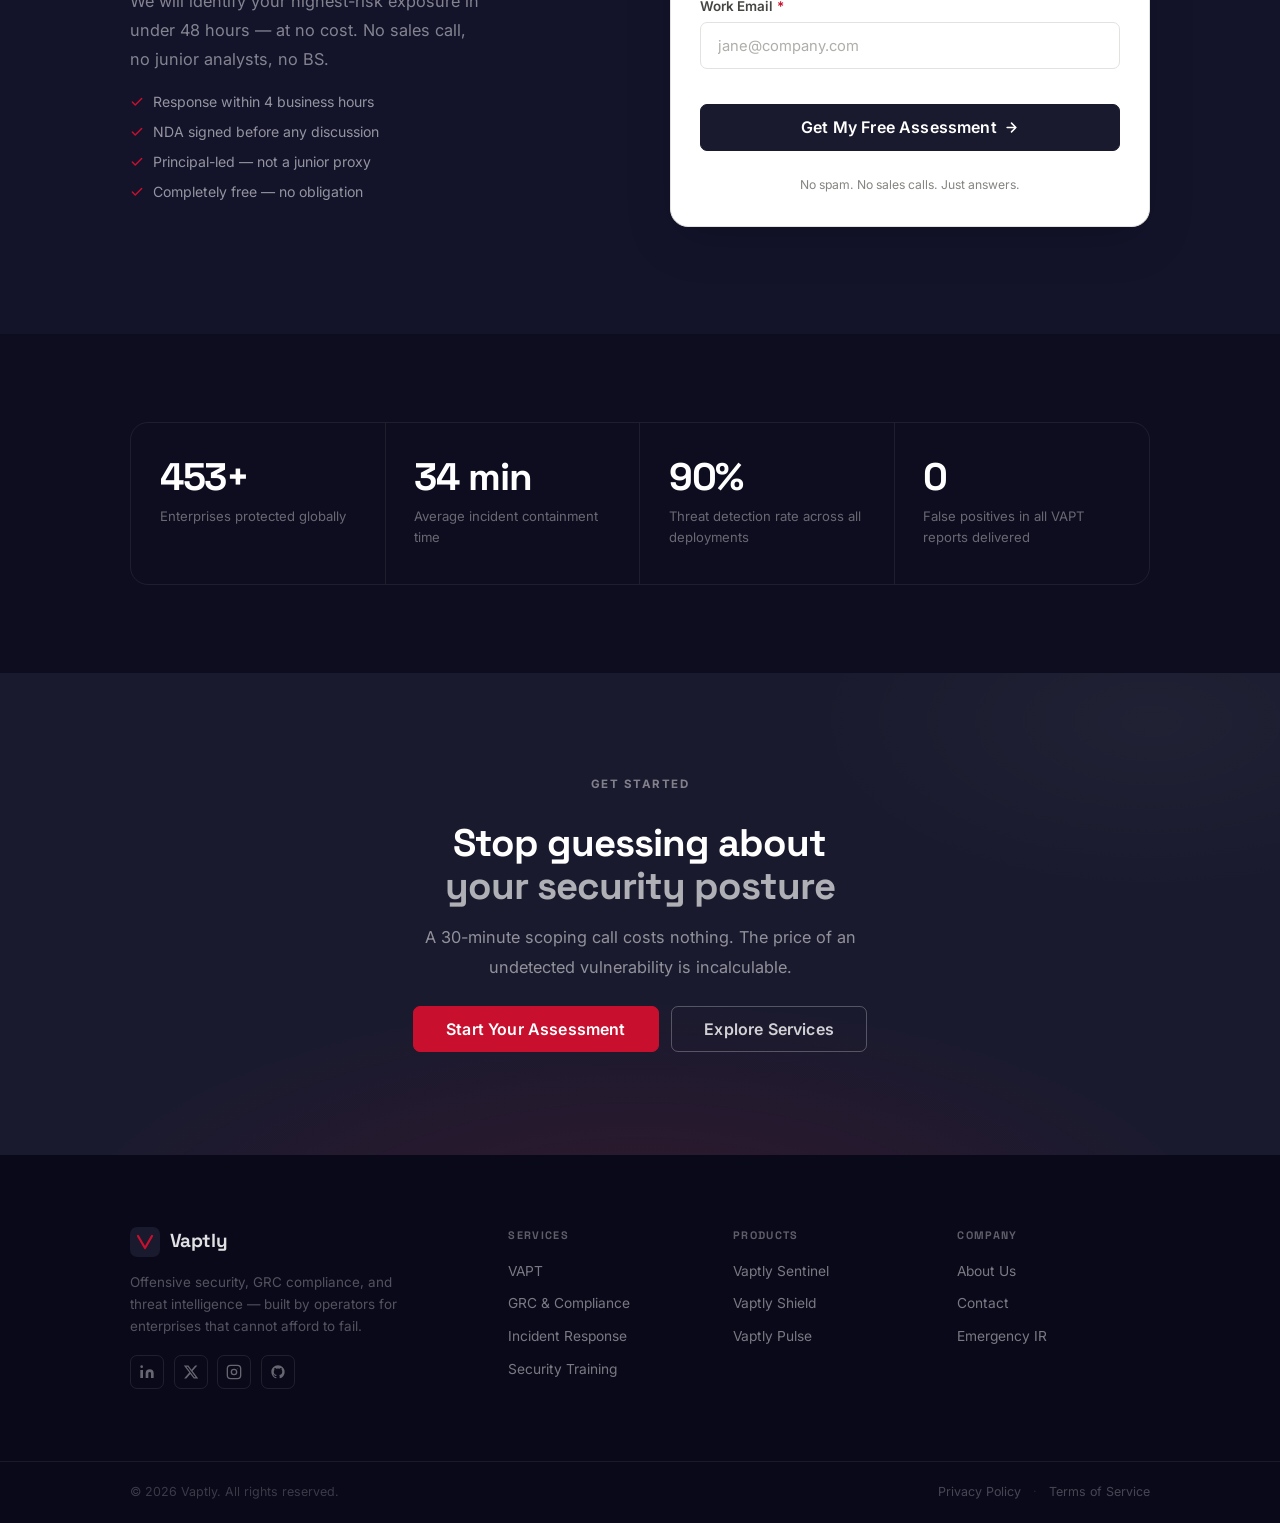
==== commit e31917a4: "Update index.html" ====
--- a/index.html
+++ b/index.html
@@ -14,8 +14,9 @@
   </script>
 
   <!-- ═══ PRIMARY SEO ═══ -->
-  <title>Vaptly | #1 Cybersecurity Company — Penetration Testing, VAPT, GRC & Incident Response</title>
-  <meta name="description" content="Vaptly is a world-class adversarial cybersecurity firm offering manual penetration testing (VAPT), ISO 27001, SOC 2, PCI DSS compliance, 24/7 incident response, and red team operations. Founded by a former DoD, NASA & US Navy security architect. Zero false positives. 38-min breach containment." />
+  <title>Vaptly | Penetration Testing & VAPT Cybersecurity Services</title>
+  <meta name="title" content="Vaptly | Penetration Testing & VAPT Cybersecurity Services" />
+  <meta name="description" content="Vaptly delivers manual penetration testing (VAPT), ISO 27001, SOC 2, PCI DSS compliance, and 24/7 incident response. Founded by a former DoD, NASA & US Navy security architect." />
   <meta name="keywords" content="penetration testing company, VAPT services, cybersecurity consulting firm, ethical hacking services, red team operations, ISO 27001 certification, SOC 2 compliance, PCI DSS audit, incident response services, cybersecurity for enterprises, network security assessment, vulnerability assessment, web application penetration testing, cloud security testing, HIPAA compliance, NIST framework, zero trust security, MITRE ATT&CK, offensive security firm, best cybersecurity company 2026, top penetration testing firm, cybersecurity services USA, DoD security architect, NASA cybersecurity, cyber threat intelligence, managed security services, security architecture consulting, application security testing, mobile app penetration testing, API security testing, phishing simulation, human risk management, security awareness training, dark web monitoring, credential security, network detection response, cyber risk assessment, ransomware protection, breach containment, adversary simulation" />
   <meta name="author" content="Leela Srinivas Atla — Vaptly" />
   <meta name="robots" content="index, follow, max-snippet:-1, max-image-preview:large, max-video-preview:-1" />
@@ -23,7 +24,7 @@
   <meta name="bingbot" content="index, follow" />
   <meta name="rating" content="general" />
   <meta name="revisit-after" content="7 days" />
-  <meta name="language" content="English" />
+  <meta name="language" content="en" />
   <meta name="geo.region" content="US" />
   <meta name="geo.placename" content="United States" />
   <meta name="category" content="Cybersecurity, Information Security, Technology" />
@@ -33,19 +34,18 @@
   <meta name="target" content="all" />
   <link rel="canonical" href="https://vaptly.com/" />
 
-  <!-- ═══ HREFLANG (FIX: replaces og:locale:alternate — proper implementation) ═══ -->
+  <!-- ═══ HREFLANG ═══ -->
   <link rel="alternate" hreflang="en-us" href="https://vaptly.com/" />
-  <link rel="alternate" hreflang="en-gb" href="https://vaptly.com/" />
   <link rel="alternate" hreflang="x-default" href="https://vaptly.com/" />
 
-  <!-- ═══ SITEMAP (FIX: added — helps Google discover all pages) ═══ -->
+  <!-- ═══ SITEMAP ═══ -->
   <link rel="sitemap" type="application/xml" href="https://vaptly.com/sitemap.xml" />
 
   <!-- ═══ OPEN GRAPH ═══ -->
   <meta property="og:type"             content="website" />
   <meta property="og:url"              content="https://vaptly.com/" />
-  <meta property="og:title"            content="Vaptly | #1 Cybersecurity Company — Penetration Testing, VAPT, GRC & Incident Response" />
-  <meta property="og:description"      content="World-class adversarial cybersecurity. Manual VAPT, ISO 27001, SOC 2, PCI DSS, 24/7 incident response, red team operations. Founded by a former DoD, NASA & US Navy security architect. Zero false positives guaranteed." />
+  <meta property="og:title"            content="Vaptly | Penetration Testing & VAPT Cybersecurity Services" />
+  <meta property="og:description"      content="Manual VAPT, ISO 27001, SOC 2, PCI DSS, 24/7 incident response & red team operations. Founded by a former DoD, NASA & US Navy security architect. Zero false positives." />
   <meta property="og:image"            content="https://vaptly.com/assets/og-cover.png" />
   <meta property="og:image:width"      content="1200" />
   <meta property="og:image:height"     content="630" />
@@ -58,8 +58,8 @@
   <meta name="twitter:card"            content="summary_large_image" />
   <meta name="twitter:site"            content="@vaptly" />
   <meta name="twitter:creator"         content="@vaptly" />
-  <meta name="twitter:title"           content="Vaptly | #1 Cybersecurity Company — VAPT, GRC & Incident Response" />
-  <meta name="twitter:description"     content="Manual penetration testing, ISO 27001, SOC 2, 24/7 IR & red team ops. Founded by a former DoD, NASA & US Navy security architect. Zero false positives. 38-min containment." />
+  <meta name="twitter:title"           content="Vaptly | Penetration Testing & VAPT Cybersecurity Services" />
+  <meta name="twitter:description"     content="Manual penetration testing, ISO 27001, SOC 2, 24/7 IR & red team ops. Founded by a former DoD, NASA & US Navy security architect. Zero false positives." />
   <meta name="twitter:image"           content="https://vaptly.com/assets/og-cover.png" />
   <meta name="twitter:image:alt"       content="Vaptly — Adversarial Cybersecurity" />
   <meta name="twitter:label1"          content="Response Time" />
@@ -68,7 +68,6 @@
   <meta name="twitter:data2"           content="Zero — guaranteed" />
 
   <!-- ═══ FAVICON SET ═══ -->
-  <!-- FIX: Removed corrupt base64 PNG favicon. SVG favicon is sufficient for all modern browsers. -->
   <link rel="icon" type="image/svg+xml" href="data:image/svg+xml,%3Csvg xmlns='http://www.w3.org/2000/svg' viewBox='0 0 32 32'%3E%3Crect width='32' height='32' rx='8' fill='%231a1a2e'/%3E%3Cpath d='M8 9l8 14 8-14' stroke='%23c8102e' stroke-width='2.4' stroke-linecap='round' stroke-linejoin='round' fill='none'/%3E%3C/svg%3E" />
   <link rel="apple-touch-icon" href="data:image/svg+xml,%3Csvg xmlns='http://www.w3.org/2000/svg' viewBox='0 0 180 180'%3E%3Crect width='180' height='180' rx='40' fill='%231a1a2e'/%3E%3Cpath d='M45 52l45 76 45-76' stroke='%23c8102e' stroke-width='14' stroke-linecap='round' stroke-linejoin='round' fill='none'/%3E%3C/svg%3E" />
   <link rel="manifest" href="manifest.json" />
@@ -82,7 +81,6 @@
   <meta name="application-name" content="Vaptly" />
 
   <!-- ═══ PERFORMANCE HINTS ═══ -->
-  <!-- FIX: Removed preconnect to upload.wikimedia.org — images are lazy-loaded, preconnect wastes a slot -->
   <link rel="preconnect" href="https://fonts.googleapis.com" />
   <link rel="preconnect" href="https://fonts.gstatic.com" crossorigin />
   <link rel="dns-prefetch" href="https://media.licdn.com" />
@@ -289,13 +287,13 @@
         "@type": "WebPage",
         "@id": "https://vaptly.com/#webpage",
         "url": "https://vaptly.com/",
-        "name": "Vaptly | #1 Cybersecurity Company — Penetration Testing, VAPT, GRC & Incident Response",
+        "name": "Vaptly | Penetration Testing & VAPT Cybersecurity Services",
         "isPartOf": { "@id": "https://vaptly.com/#website" },
         "about": { "@id": "https://vaptly.com/#org" },
         "description": "Vaptly delivers adversarial-grade VAPT, GRC compliance, incident response, and security training. Founded by a former DoD, NASA & US Navy security architect.",
         "inLanguage": "en-US",
         "datePublished": "2024-01-01",
-        "dateModified": "2026-03-24",
+        "dateModified": "2026-03-26",
         "breadcrumb": {
           "@type": "BreadcrumbList",
           "itemListElement": [
--- a/styles.css
+++ b/styles.css
@@ -5964,3 +5964,46 @@
 .bg-dark      { background: var(--color-dark-surface); }
 
 
+/* Mobile hero — ADD these rules inside your existing @media (max-width: 768px) block */
+@media (max-width: 768px) {
+
+  /* ── EXISTING rules you already have — leave untouched ── */
+  .hero {
+    min-height: calc(100dvh - var(--nav-height) - var(--announcement-height));
+    max-height: none;
+    align-items: flex-start;
+    padding-top: 0;
+  }
+
+  .hero::before {
+    background: rgba(3, 7, 15, 0.88);
+  }
+
+  /* ── ADD THESE 3 NEW RULES ── */
+
+  /* 1. Force the globe container to fill the entire hero */
+  .hero-globe {
+    display: block !important;   /* override any accidental display:none */
+    position: absolute;
+    inset: 0;
+    width: 100%;
+    height: 100%;
+    z-index: 0;
+    pointer-events: none;
+  }
+
+  /* 2. Force the canvas to fill its container */
+  #globeCanvas {
+    position: absolute;
+    inset: 0;
+    width: 100% !important;
+    height: 100% !important;
+    display: block;
+  }
+
+  /* 3. Dim the overlay slightly less so globe is visible behind text */
+  .hero::before {
+    background: rgba(3, 7, 15, 0.78);  /* was 0.88 — slightly more transparent */
+  }
+
+}
--- a/styles.css
+++ b/styles.css
@@ -5964,3 +5964,46 @@
 .bg-dark      { background: var(--color-dark-surface); }
 
 
+/* Mobile hero — ADD these rules inside your existing @media (max-width: 768px) block */
+@media (max-width: 768px) {
+
+  /* ── EXISTING rules you already have — leave untouched ── */
+  .hero {
+    min-height: calc(100dvh - var(--nav-height) - var(--announcement-height));
+    max-height: none;
+    align-items: flex-start;
+    padding-top: 0;
+  }
+
+  .hero::before {
+    background: rgba(3, 7, 15, 0.88);
+  }
+
+  /* ── ADD THESE 3 NEW RULES ── */
+
+  /* 1. Force the globe container to fill the entire hero */
+  .hero-globe {
+    display: block !important;   /* override any accidental display:none */
+    position: absolute;
+    inset: 0;
+    width: 100%;
+    height: 100%;
+    z-index: 0;
+    pointer-events: none;
+  }
+
+  /* 2. Force the canvas to fill its container */
+  #globeCanvas {
+    position: absolute;
+    inset: 0;
+    width: 100% !important;
+    height: 100% !important;
+    display: block;
+  }
+
+  /* 3. Dim the overlay slightly less so globe is visible behind text */
+  .hero::before {
+    background: rgba(3, 7, 15, 0.78);  /* was 0.88 — slightly more transparent */
+  }
+
+}
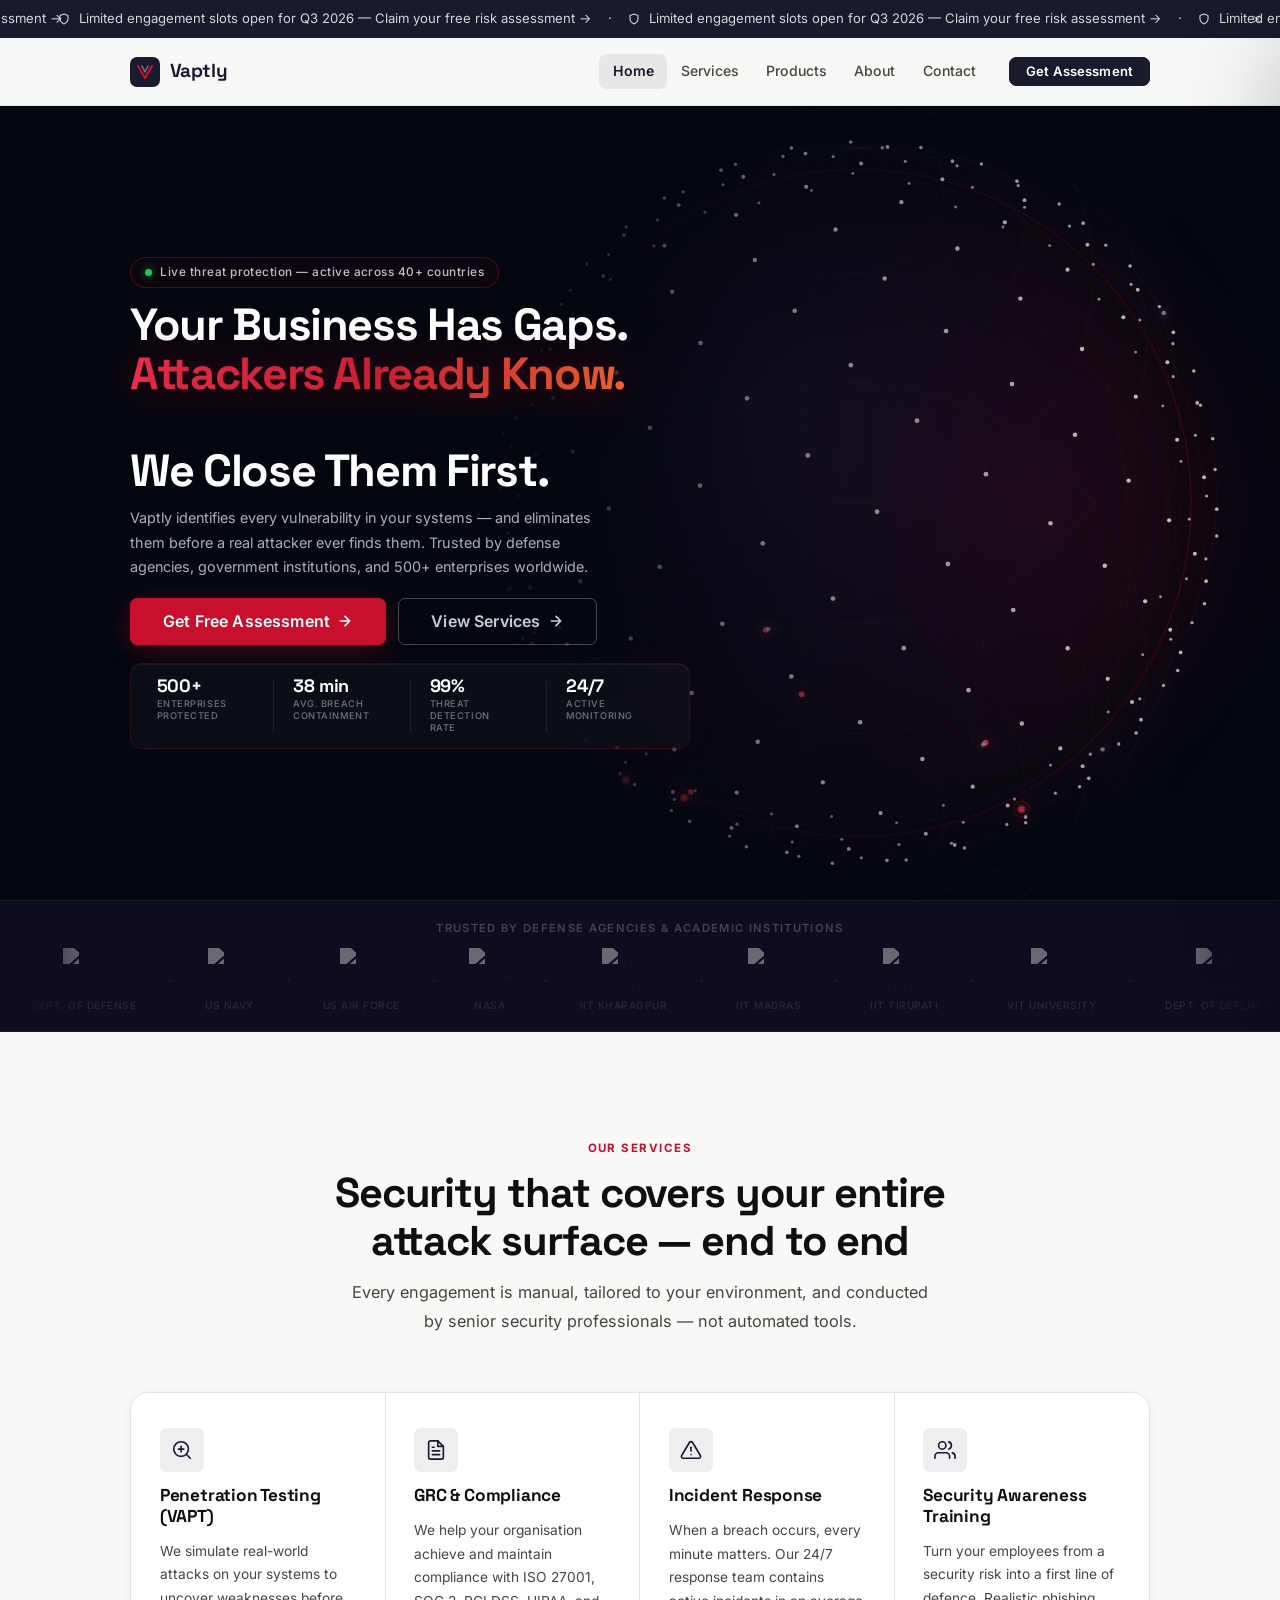
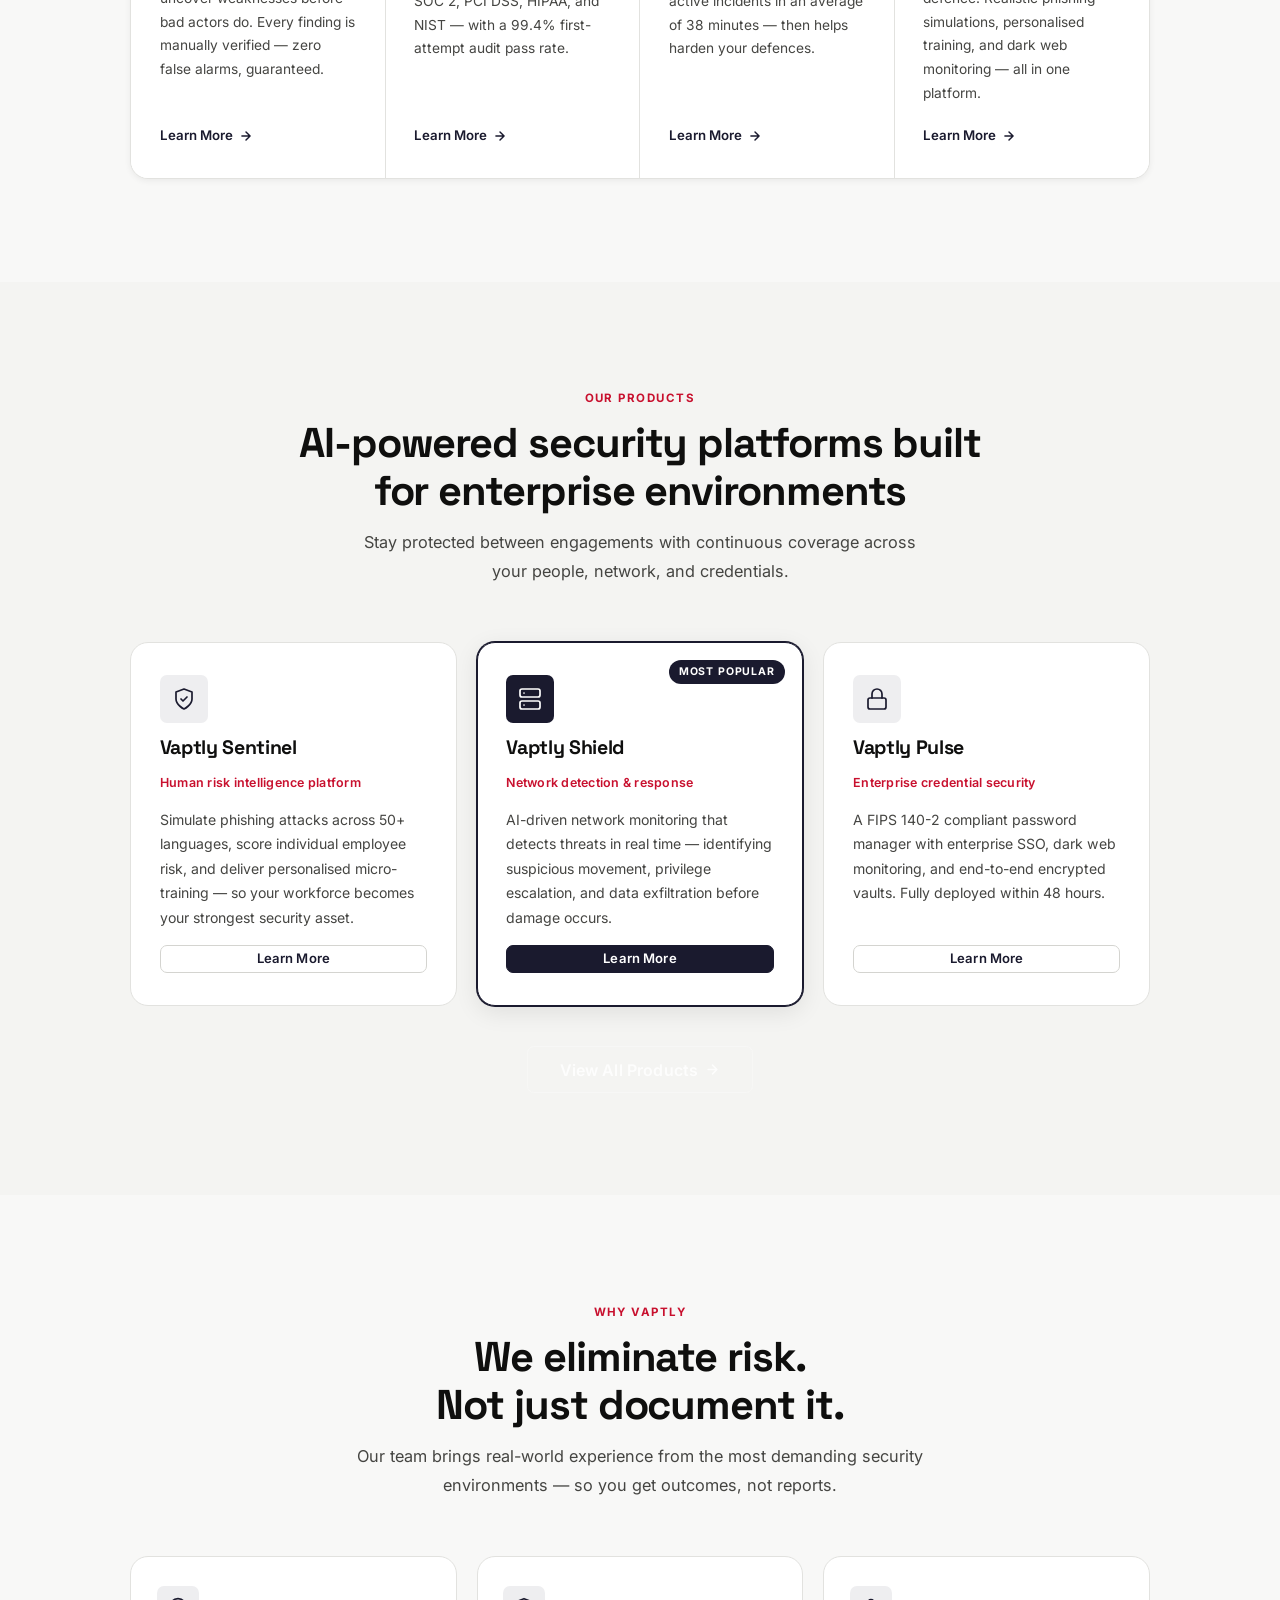
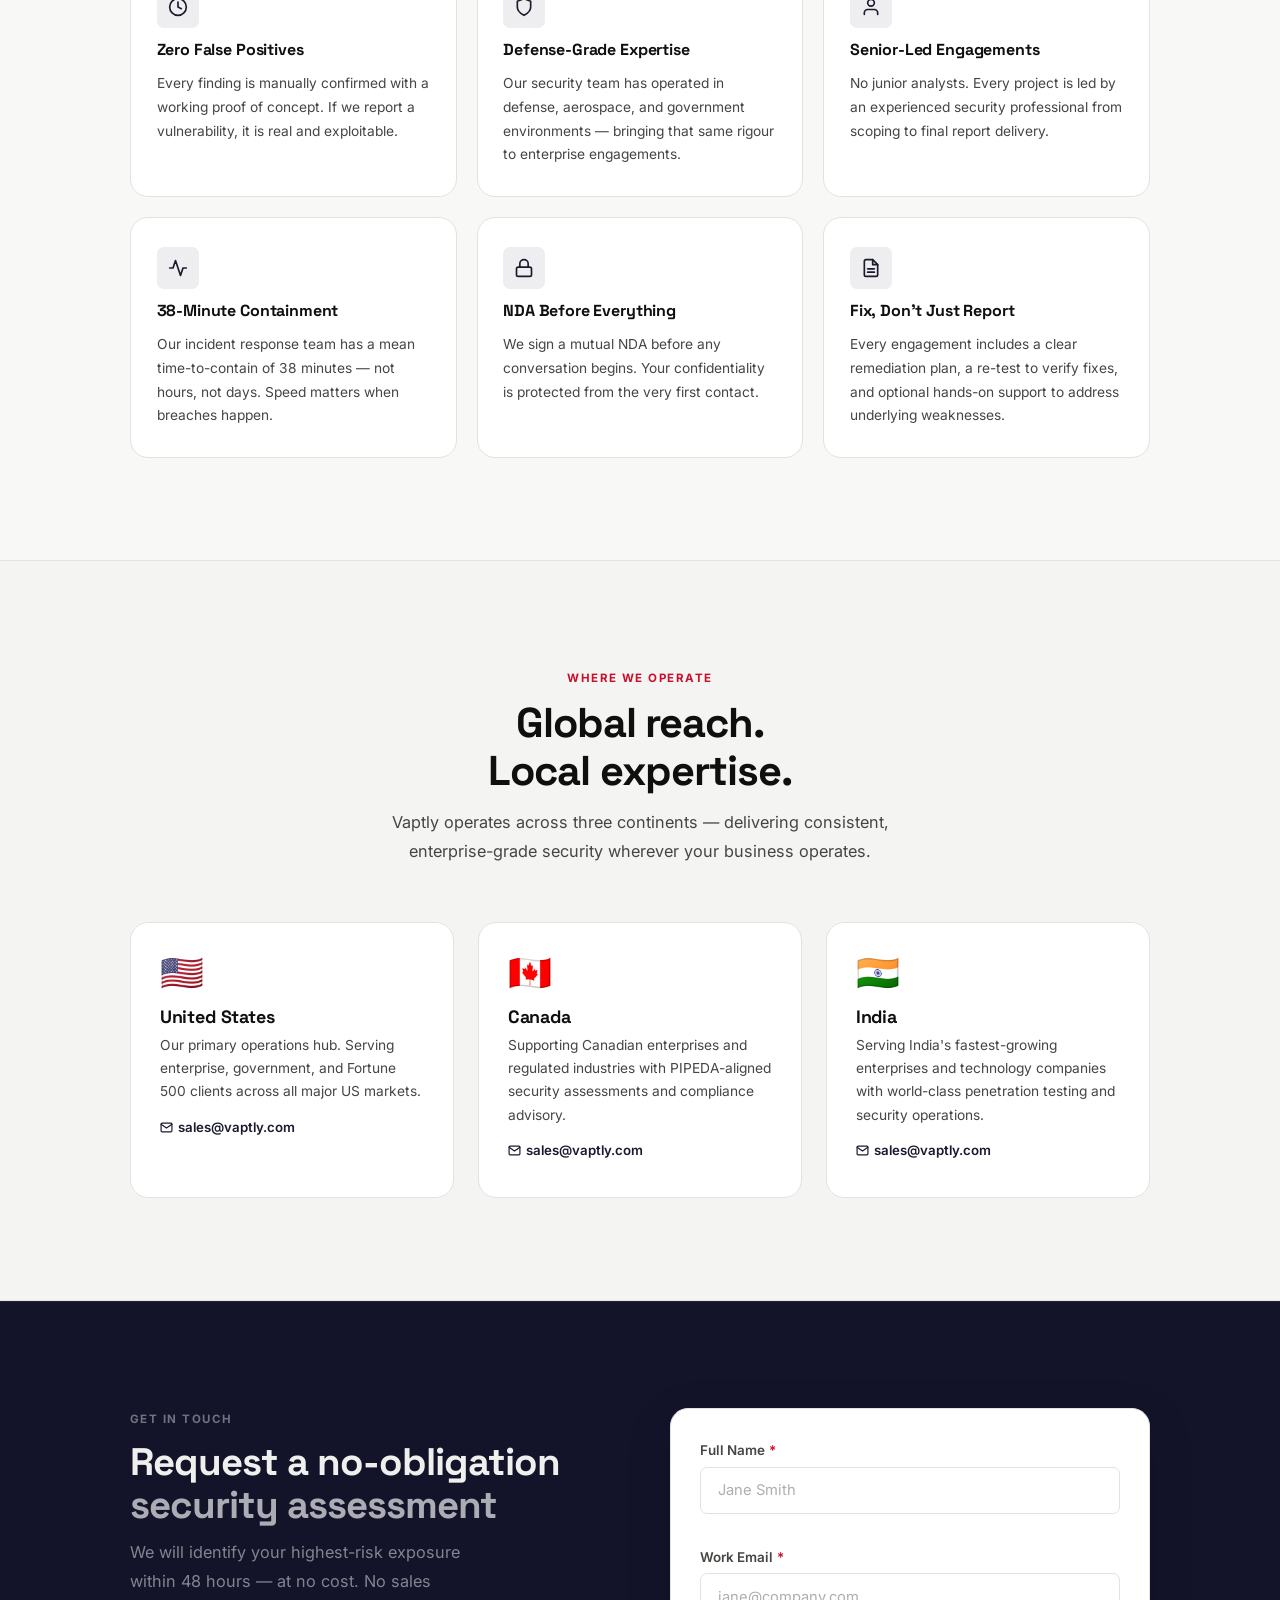
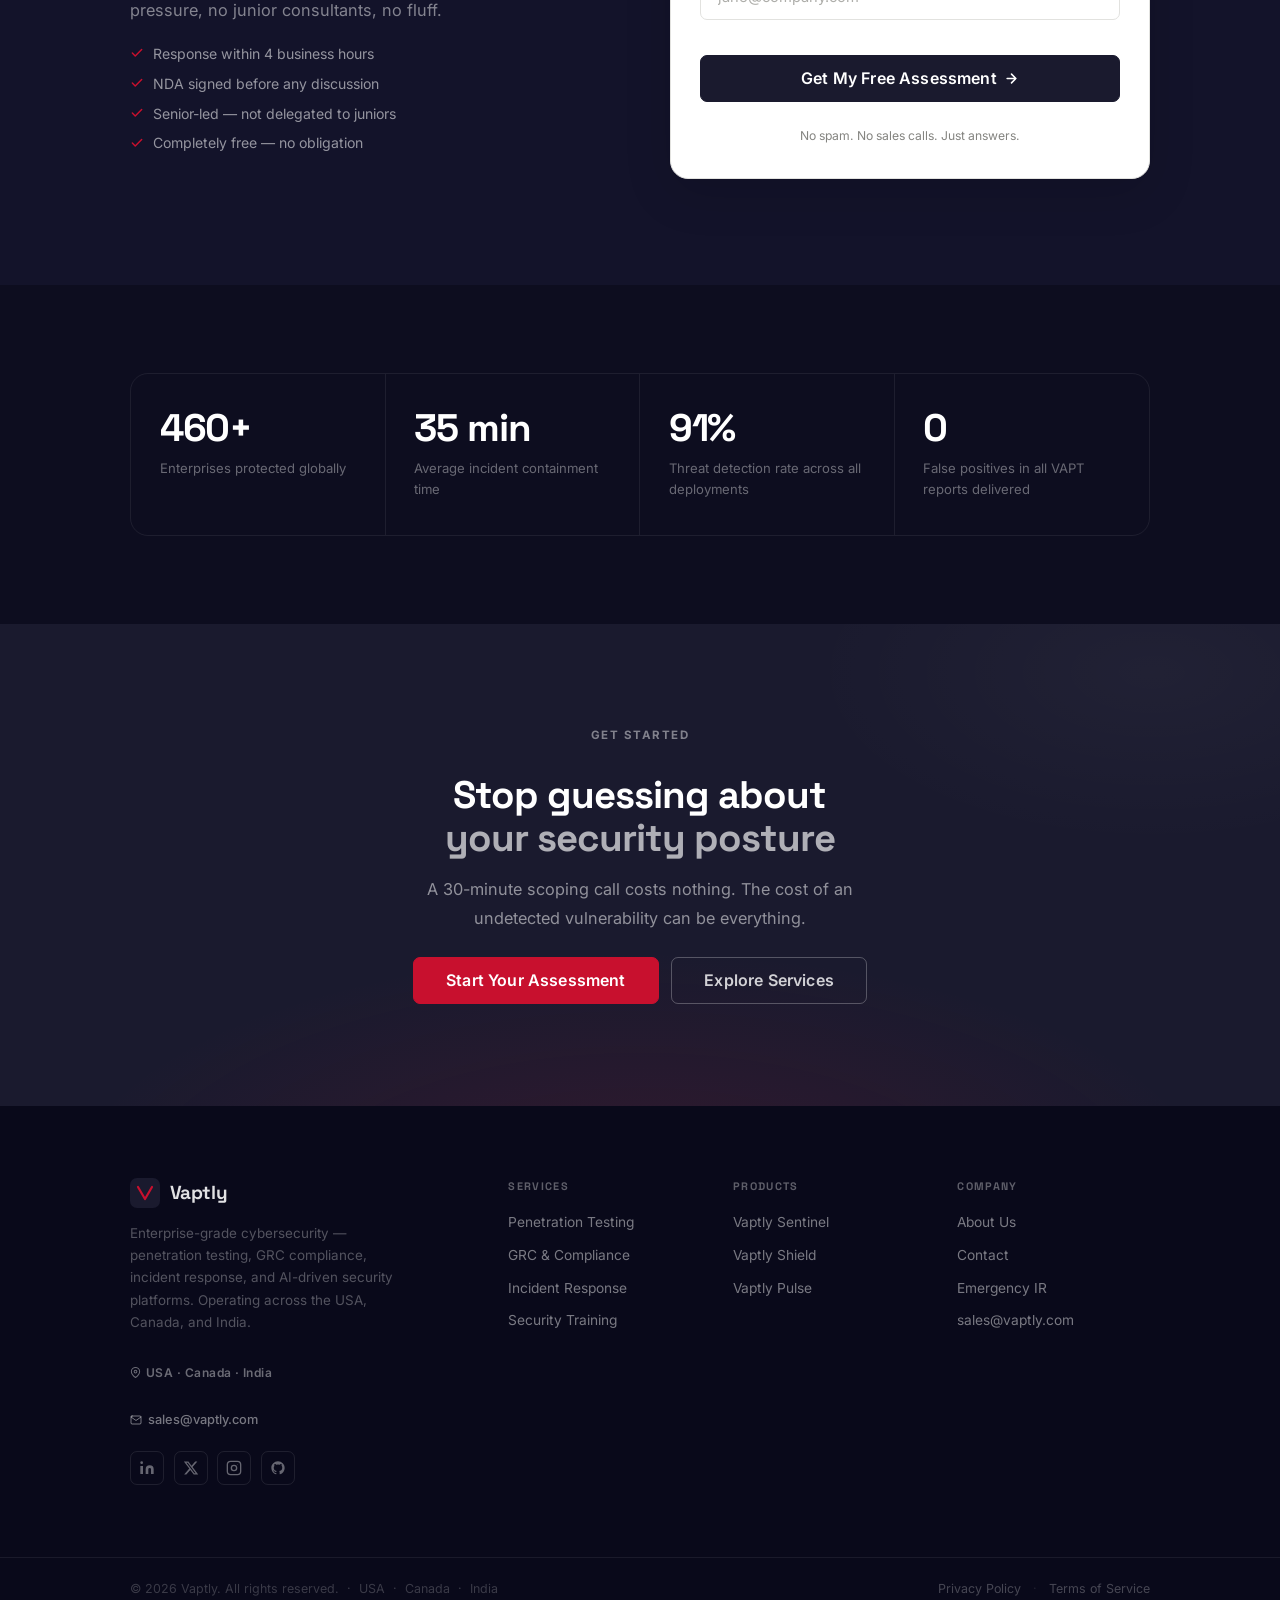
==== commit ac72984f: "Update index.html" ====
--- a/index.html
+++ b/index.html
@@ -14,87 +14,91 @@
   </script>
 
   <!-- ═══ PRIMARY SEO ═══ -->
-  <title>Vaptly | Penetration Testing & VAPT Cybersecurity Services</title>
-  <meta name="title" content="Vaptly | Penetration Testing & VAPT Cybersecurity Services" />
-  <meta name="description" content="Vaptly delivers manual penetration testing (VAPT), ISO 27001, SOC 2, PCI DSS compliance, and 24/7 incident response. Founded by a former DoD, NASA & US Navy security architect." />
-  <meta name="keywords" content="penetration testing company, VAPT services, cybersecurity consulting firm, ethical hacking services, red team operations, ISO 27001 certification, SOC 2 compliance, PCI DSS audit, incident response services, cybersecurity for enterprises, network security assessment, vulnerability assessment, web application penetration testing, cloud security testing, HIPAA compliance, NIST framework, zero trust security, MITRE ATT&CK, offensive security firm, best cybersecurity company 2026, top penetration testing firm, cybersecurity services USA, DoD security architect, NASA cybersecurity, cyber threat intelligence, managed security services, security architecture consulting, application security testing, mobile app penetration testing, API security testing, phishing simulation, human risk management, security awareness training, dark web monitoring, credential security, network detection response, cyber risk assessment, ransomware protection, breach containment, adversary simulation" />
-  <meta name="author" content="Leela Srinivas Atla — Vaptly" />
+  <title>Vaptly | Cybersecurity Company, Penetration Testing, Incident Response & Security Products</title>
+  <meta name="title" content="Vaptly | Cybersecurity Company, Penetration Testing, Incident Response & Security Products" />
+  <meta name="description" content="Vaptly is a cybersecurity company offering penetration testing, VAPT, compliance support, incident response, security awareness training, and enterprise security products for modern organisations." />
+  <meta name="keywords" content="Vaptly, vaptly.com, Vaptly cybersecurity, Vaptly company, cybersecurity company, penetration testing company, VAPT services, incident response, red team operations, ISO 27001, SOC 2, PCI DSS, security awareness training, cybersecurity products, vulnerability assessment, enterprise security" />
+  <meta name="author" content="Vaptly" />
+  <meta name="publisher" content="Vaptly" />
   <meta name="robots" content="index, follow, max-snippet:-1, max-image-preview:large, max-video-preview:-1" />
   <meta name="googlebot" content="index, follow, max-snippet:-1, max-image-preview:large, max-video-preview:-1" />
   <meta name="bingbot" content="index, follow" />
   <meta name="rating" content="general" />
-  <meta name="revisit-after" content="7 days" />
   <meta name="language" content="en" />
-  <meta name="geo.region" content="US" />
-  <meta name="geo.placename" content="United States" />
+  <meta name="geo.region" content="IN-TG" />
+  <meta name="geo.placename" content="Hyderabad, Telangana" />
   <meta name="category" content="Cybersecurity, Information Security, Technology" />
   <meta name="classification" content="Business/Technology/Cybersecurity" />
   <meta name="coverage" content="Worldwide" />
   <meta name="distribution" content="Global" />
   <meta name="target" content="all" />
+  <meta name="theme-color" content="#1a1a2e" />
+  <meta name="application-name" content="Vaptly" />
+  <meta name="apple-mobile-web-app-title" content="Vaptly" />
+  <meta name="msapplication-TileColor" content="#1a1a2e" />
+  <meta name="msapplication-config" content="/browserconfig.xml" />
   <link rel="canonical" href="https://vaptly.com/" />
 
+  <!-- ═══ BRAND / DOMAIN SIGNALS ═══ -->
+  <meta name="format-detection" content="telephone=no, email=no, address=no" />
+  <meta name="referrer" content="strict-origin-when-cross-origin" />
+  <meta name="copyright" content="Vaptly" />
+  <meta name="reply-to" content="sales@vaptly.com" />
+
   <!-- ═══ HREFLANG ═══ -->
+  <link rel="alternate" hreflang="en" href="https://vaptly.com/" />
   <link rel="alternate" hreflang="en-us" href="https://vaptly.com/" />
+  <link rel="alternate" hreflang="en-in" href="https://vaptly.com/" />
   <link rel="alternate" hreflang="x-default" href="https://vaptly.com/" />
 
   <!-- ═══ SITEMAP ═══ -->
   <link rel="sitemap" type="application/xml" href="https://vaptly.com/sitemap.xml" />
 
-  <!-- ═══ OPEN GRAPH ═══ -->
-  <meta property="og:type"             content="website" />
-  <meta property="og:url"              content="https://vaptly.com/" />
-  <meta property="og:title"            content="Vaptly | Penetration Testing & VAPT Cybersecurity Services" />
-  <meta property="og:description"      content="Manual VAPT, ISO 27001, SOC 2, PCI DSS, 24/7 incident response & red team operations. Founded by a former DoD, NASA & US Navy security architect. Zero false positives." />
-  <meta property="og:image"            content="https://vaptly.com/assets/og-cover.png" />
-  <meta property="og:image:width"      content="1200" />
-  <meta property="og:image:height"     content="630" />
-  <meta property="og:image:alt"        content="Vaptly — Adversarial Cybersecurity for Enterprise" />
-  <meta property="og:image:type"       content="image/png" />
-  <meta property="og:site_name"        content="Vaptly" />
-  <meta property="og:locale"           content="en_US" />
-
-  <!-- ═══ TWITTER CARD ═══ -->
-  <meta name="twitter:card"            content="summary_large_image" />
-  <meta name="twitter:site"            content="@vaptly" />
-  <meta name="twitter:creator"         content="@vaptly" />
-  <meta name="twitter:title"           content="Vaptly | Penetration Testing & VAPT Cybersecurity Services" />
-  <meta name="twitter:description"     content="Manual penetration testing, ISO 27001, SOC 2, 24/7 IR & red team ops. Founded by a former DoD, NASA & US Navy security architect. Zero false positives." />
-  <meta name="twitter:image"           content="https://vaptly.com/assets/og-cover.png" />
-  <meta name="twitter:image:alt"       content="Vaptly — Adversarial Cybersecurity" />
-  <meta name="twitter:label1"          content="Response Time" />
-  <meta name="twitter:data1"           content="38-min breach containment" />
-  <meta name="twitter:label2"          content="False Positives" />
-  <meta name="twitter:data2"           content="Zero — guaranteed" />
-
   <!-- ═══ FAVICON SET ═══ -->
-  <link rel="icon" type="image/svg+xml" href="data:image/svg+xml,%3Csvg xmlns='http://www.w3.org/2000/svg' viewBox='0 0 32 32'%3E%3Crect width='32' height='32' rx='8' fill='%231a1a2e'/%3E%3Cpath d='M8 9l8 14 8-14' stroke='%23c8102e' stroke-width='2.4' stroke-linecap='round' stroke-linejoin='round' fill='none'/%3E%3C/svg%3E" />
-  <link rel="apple-touch-icon" href="data:image/svg+xml,%3Csvg xmlns='http://www.w3.org/2000/svg' viewBox='0 0 180 180'%3E%3Crect width='180' height='180' rx='40' fill='%231a1a2e'/%3E%3Cpath d='M45 52l45 76 45-76' stroke='%23c8102e' stroke-width='14' stroke-linecap='round' stroke-linejoin='round' fill='none'/%3E%3C/svg%3E" />
-  <link rel="manifest" href="manifest.json" />
-  <meta name="theme-color" content="#1a1a2e" />
-  <meta name="msapplication-TileColor" content="#1a1a2e" />
-  <meta name="msapplication-config" content="/browserconfig.xml" />
+  <link rel="icon" type="image/png" sizes="32x32" href="/favicon-32x32.png" />
+  <link rel="icon" type="image/png" sizes="16x16" href="/favicon-32x32.png" />
+  <link rel="shortcut icon" href="/favicon-32x32.png" />
+  <link rel="apple-touch-icon" href="/favicon-32x32.png" />
+  <link rel="manifest" href="/manifest.json" />
   <meta name="mobile-web-app-capable" content="yes" />
   <meta name="apple-mobile-web-app-capable" content="yes" />
   <meta name="apple-mobile-web-app-status-bar-style" content="black-translucent" />
-  <meta name="apple-mobile-web-app-title" content="Vaptly" />
-  <meta name="application-name" content="Vaptly" />
+
+  <!-- ═══ OPEN GRAPH ═══ -->
+  <meta property="og:type" content="website" />
+  <meta property="og:url" content="https://vaptly.com/" />
+  <meta property="og:title" content="Vaptly | Cybersecurity Company, Penetration Testing, Incident Response & Security Products" />
+  <meta property="og:description" content="Vaptly helps organisations improve security through penetration testing, compliance support, incident response, security awareness training, and enterprise security products." />
+  <meta property="og:image" content="https://vaptly.com/assets/og-cover.png" />
+  <meta property="og:image:secure_url" content="https://vaptly.com/assets/og-cover.png" />
+  <meta property="og:image:width" content="1200" />
+  <meta property="og:image:height" content="630" />
+  <meta property="og:image:alt" content="Vaptly cybersecurity company website" />
+  <meta property="og:image:type" content="image/png" />
+  <meta property="og:site_name" content="Vaptly" />
+  <meta property="og:locale" content="en_US" />
+
+  <!-- ═══ TWITTER CARD ═══ -->
+  <meta name="twitter:card" content="summary_large_image" />
+  <meta name="twitter:title" content="Vaptly | Cybersecurity Company, Penetration Testing, Incident Response & Security Products" />
+  <meta name="twitter:description" content="Cybersecurity services and products from Vaptly, including penetration testing, VAPT, incident response, compliance support, and security awareness training." />
+  <meta name="twitter:image" content="https://vaptly.com/assets/og-cover.png" />
+  <meta name="twitter:image:alt" content="Vaptly cybersecurity company website" />
 
   <!-- ═══ PERFORMANCE HINTS ═══ -->
   <link rel="preconnect" href="https://fonts.googleapis.com" />
   <link rel="preconnect" href="https://fonts.gstatic.com" crossorigin />
-  <link rel="dns-prefetch" href="https://media.licdn.com" />
   <link rel="dns-prefetch" href="https://fonts.googleapis.com" />
   <link rel="dns-prefetch" href="https://fonts.gstatic.com" />
-  <link rel="preload" href="styles.css" as="style" />
-  <link rel="preload" href="main.js" as="script" />
+  <link rel="preload" href="/styles.css" as="style" />
+  <link rel="preload" href="/main.js" as="script" />
   <link rel="preload" href="https://fonts.googleapis.com/css2?family=Inter:wght@400;500;600;700&family=Space+Grotesk:wght@400;500;600;700;800&display=swap" as="style" />
 
   <!-- ═══ FONTS ═══ -->
   <link href="https://fonts.googleapis.com/css2?family=Inter:wght@400;500;600;700&family=Space+Grotesk:wght@400;500;600;700;800&display=swap" rel="stylesheet" />
 
   <!-- ═══ STYLES ═══ -->
-  <link rel="stylesheet" href="styles.css" />
+  <link rel="stylesheet" href="/styles.css" />
 
   <!-- ═══ STRUCTURED DATA ═══ -->
   <script type="application/ld+json">
@@ -103,273 +107,119 @@
     "@graph": [
       {
         "@type": "Organization",
-        "@id": "https://vaptly.com/#org",
+        "@id": "https://vaptly.com/#organization",
         "name": "Vaptly",
-        "alternateName": ["Vaptly Security", "Vaptly Cybersecurity"],
-        "url": "https://vaptly.com",
+        "alternateName": [
+          "Vaptly Security",
+          "Vaptly Cybersecurity",
+          "Vaptly.com"
+        ],
+        "url": "https://vaptly.com/",
         "logo": {
           "@type": "ImageObject",
-          "url": "https://vaptly.com/assets/vaptly-logo.png",
-          "width": 512,
-          "height": 512
+          "url": "https://vaptly.com/favicon-32x32.png",
+          "width": 32,
+          "height": 32
         },
         "image": "https://vaptly.com/assets/og-cover.png",
-        "description": "World-class adversarial cybersecurity firm specialising in manual penetration testing, GRC compliance, incident response, red team operations, and enterprise security products. Founded by a former DoD, NASA, and US Navy security architect.",
+        "description": "Vaptly is a cybersecurity company providing penetration testing, VAPT, compliance support, incident response, security awareness training, and enterprise security products.",
         "foundingDate": "2024",
-        "numberOfEmployees": {
-          "@type": "QuantitativeValue",
-          "minValue": 1,
-          "maxValue": 50
-        },
-        "founder": {
-          "@type": "Person",
-          "@id": "https://vaptly.com/about.html#founder",
-          "name": "Leela Srinivas Atla",
-          "jobTitle": "Founder & Chief Security Architect",
-          "image": "https://media.licdn.com/dms/image/v2/D5603AQHWk6Wg5_mmhw/profile-displayphoto-scale_400_400/B56ZxdGcg3J4Ag-/0/1771088499205?e=1775692800&v=beta&t=vwcRvqxWV1EqDIvS6oaxTgW08QI6Pdw_Zss0FiiragE",
-          "sameAs": ["https://www.linkedin.com/in/leela-srinivas-atla"]
-        },
-        "contactPoint": [
-          {
-            "@type": "ContactPoint",
-            "contactType": "customer service",
-            "email": "engagements@vaptly.com",
-            "availableLanguage": ["English"],
-            "hoursAvailable": {
-              "@type": "OpeningHoursSpecification",
-              "dayOfWeek": ["Monday","Tuesday","Wednesday","Thursday","Friday"],
-              "opens": "09:00",
-              "closes": "18:00"
-            }
-          },
-          {
-            "@type": "ContactPoint",
-            "contactType": "emergency",
-            "email": "ir@vaptly.com",
-            "availableLanguage": ["English"],
-            "hoursAvailable": {
-              "@type": "OpeningHoursSpecification",
-              "dayOfWeek": ["Monday","Tuesday","Wednesday","Thursday","Friday","Saturday","Sunday"],
-              "opens": "00:00",
-              "closes": "23:59"
-            }
-          }
-        ],
-        "areaServed": {
-          "@type": "GeoShape",
-          "name": "Worldwide"
-        },
+        "email": "sales@vaptly.com",
+        "areaServed": "Worldwide",
         "sameAs": [
           "https://www.linkedin.com/company/vaptly",
           "https://twitter.com/vaptly",
           "https://github.com/vaptly"
         ],
         "knowsAbout": [
+          "Cybersecurity",
           "Penetration Testing",
+          "VAPT",
           "Vulnerability Assessment",
+          "Incident Response",
           "Red Team Operations",
-          "GRC Compliance",
+          "Compliance Support",
           "ISO 27001",
           "SOC 2",
           "PCI DSS",
-          "HIPAA",
-          "NIST Framework",
-          "Incident Response",
-          "Zero Trust Architecture",
-          "MITRE ATT&CK",
-          "Cloud Security",
-          "Application Security",
-          "Network Security",
-          "Human Risk Management",
-          "Dark Web Monitoring",
-          "Ransomware Response",
-          "Adversary Simulation",
-          "Exploit Development"
-        ],
-        "hasOfferCatalog": {
-          "@type": "OfferCatalog",
-          "name": "Vaptly Cybersecurity Services & Products",
-          "itemListElement": [
-            {
-              "@type": "Offer",
-              "itemOffered": {
-                "@type": "Service",
-                "name": "Penetration Testing (VAPT)",
-                "description": "Manual adversarial penetration testing across web applications, mobile apps, APIs, networks, and cloud environments. Zero false positives guaranteed.",
-                "url": "https://vaptly.com/services.html#vapt",
-                "provider": { "@id": "https://vaptly.com/#org" }
-              }
-            },
-            {
-              "@type": "Offer",
-              "itemOffered": {
-                "@type": "Service",
-                "name": "GRC & Compliance Advisory",
-                "description": "ISO 27001, SOC 2 Type II, PCI DSS, HIPAA, NIST, and GDPR compliance advisory with 99.4% first-attempt audit pass rate.",
-                "url": "https://vaptly.com/services.html#grc",
-                "provider": { "@id": "https://vaptly.com/#org" }
-              }
-            },
-            {
-              "@type": "Offer",
-              "itemOffered": {
-                "@type": "Service",
-                "name": "Incident Response",
-                "description": "24/7 emergency incident response for active breaches, ransomware, and unauthorized access. 38-minute mean breach containment time.",
-                "url": "https://vaptly.com/services.html#ir",
-                "provider": { "@id": "https://vaptly.com/#org" }
-              }
-            },
-            {
-              "@type": "Offer",
-              "itemOffered": {
-                "@type": "Service",
-                "name": "Security Awareness Training",
-                "description": "Behaviour-based security awareness and phishing simulation programmes tailored to actual employee risk profiles.",
-                "url": "https://vaptly.com/services.html#training",
-                "provider": { "@id": "https://vaptly.com/#org" }
-              }
-            },
-            {
-              "@type": "Offer",
-              "itemOffered": {
-                "@type": "SoftwareApplication",
-                "name": "Vaptly Sentinel",
-                "applicationCategory": "SecurityApplication",
-                "description": "AI-driven human risk intelligence platform. Phishing simulations in 50+ languages, per-user risk scoring, adaptive micro-training, and dark web monitoring.",
-                "url": "https://vaptly.com/products.html#sentinel",
-                "provider": { "@id": "https://vaptly.com/#org" }
-              }
-            },
-            {
-              "@type": "Offer",
-              "itemOffered": {
-                "@type": "SoftwareApplication",
-                "name": "Vaptly Shield",
-                "applicationCategory": "SecurityApplication",
-                "description": "Predictive network detection and response platform. MITRE ATT&CK-mapped threat intelligence, lateral movement detection, and 1-click incident response.",
-                "url": "https://vaptly.com/products.html#shield",
-                "provider": { "@id": "https://vaptly.com/#org" }
-              }
-            },
-            {
-              "@type": "Offer",
-              "itemOffered": {
-                "@type": "SoftwareApplication",
-                "name": "Vaptly Pulse",
-                "applicationCategory": "SecurityApplication",
-                "description": "Zero-knowledge credential security platform. Enterprise password management with zero-knowledge architecture — master key never leaves your device.",
-                "url": "https://vaptly.com/products.html#pulse",
-                "provider": { "@id": "https://vaptly.com/#org" }
-              }
-            }
-          ]
-        }
+          "Security Awareness Training",
+          "Enterprise Security Products"
+        ]
       },
       {
         "@type": "WebSite",
         "@id": "https://vaptly.com/#website",
-        "url": "https://vaptly.com",
+        "url": "https://vaptly.com/",
         "name": "Vaptly",
-        "description": "Adversarial-grade cybersecurity consulting and enterprise security products.",
-        "publisher": { "@id": "https://vaptly.com/#org" },
-        "inLanguage": "en-US",
-        "potentialAction": {
-          "@type": "SearchAction",
-          "target": {
-            "@type": "EntryPoint",
-            "urlTemplate": "https://vaptly.com/?q={search_term_string}"
-          },
-          "query-input": "required name=search_term_string"
-        }
+        "alternateName": "Vaptly.com",
+        "publisher": {
+          "@id": "https://vaptly.com/#organization"
+        },
+        "inLanguage": "en"
       },
       {
         "@type": "WebPage",
         "@id": "https://vaptly.com/#webpage",
         "url": "https://vaptly.com/",
-        "name": "Vaptly | Penetration Testing & VAPT Cybersecurity Services",
-        "isPartOf": { "@id": "https://vaptly.com/#website" },
-        "about": { "@id": "https://vaptly.com/#org" },
-        "description": "Vaptly delivers adversarial-grade VAPT, GRC compliance, incident response, and security training. Founded by a former DoD, NASA & US Navy security architect.",
-        "inLanguage": "en-US",
+        "name": "Vaptly | Cybersecurity Company, Penetration Testing, Incident Response & Security Products",
+        "isPartOf": {
+          "@id": "https://vaptly.com/#website"
+        },
+        "about": {
+          "@id": "https://vaptly.com/#organization"
+        },
+        "description": "Vaptly is a cybersecurity company offering penetration testing, VAPT, compliance support, incident response, security awareness training, and enterprise security products.",
+        "inLanguage": "en",
         "datePublished": "2024-01-01",
-        "dateModified": "2026-03-26",
-        "breadcrumb": {
-          "@type": "BreadcrumbList",
-          "itemListElement": [
-            {
-              "@type": "ListItem",
-              "position": 1,
-              "name": "Home",
-              "item": "https://vaptly.com/"
-            }
-          ]
-        }
+        "dateModified": "2026-04-05"
+      },
+      {
+        "@type": "ProfessionalService",
+        "@id": "https://vaptly.com/#service",
+        "name": "Vaptly",
+        "url": "https://vaptly.com/",
+        "image": "https://vaptly.com/assets/og-cover.png",
+        "description": "Cybersecurity services and products for organisations that need practical protection, clear guidance, and fast response.",
+        "email": "sales@vaptly.com",
+        "areaServed": "Worldwide",
+        "serviceType": [
+          "Penetration Testing",
+          "VAPT",
+          "Incident Response",
+          "Compliance Support",
+          "Security Awareness Training",
+          "Security Products"
+        ]
       },
       {
         "@type": "FAQPage",
+        "@id": "https://vaptly.com/#faq",
         "mainEntity": [
+          {
+            "@type": "Question",
+            "name": "What is Vaptly?",
+            "acceptedAnswer": {
+              "@type": "Answer",
+              "text": "Vaptly is a cybersecurity company that provides penetration testing, VAPT, incident response, compliance support, security awareness training, and enterprise security products."
+            }
+          },
           {
             "@type": "Question",
             "name": "What is penetration testing?",
             "acceptedAnswer": {
               "@type": "Answer",
-              "text": "Penetration testing (VAPT) is a simulated cyberattack performed by security experts to identify and exploit vulnerabilities in your systems before real attackers do. Vaptly conducts fully manual penetration tests with zero false positives guaranteed."
+              "text": "Penetration testing is a simulated cyberattack performed by security experts to identify and validate vulnerabilities before real attackers can exploit them."
             }
           },
           {
             "@type": "Question",
-            "name": "How much does penetration testing cost?",
+            "name": "Does Vaptly offer incident response?",
             "acceptedAnswer": {
               "@type": "Answer",
-              "text": "Penetration testing costs vary based on scope, environment size, and assessment type. Vaptly offers a complimentary scoping call to provide an accurate quote with no obligation. Contact us at engagements@vaptly.com."
-            }
-          },
-          {
-            "@type": "Question",
-            "name": "How long does a cybersecurity assessment take?",
-            "acceptedAnswer": {
-              "@type": "Answer",
-              "text": "Most Vaptly penetration tests take between 5–15 business days depending on scope. GRC compliance engagements typically run 4–12 weeks. Emergency incident response is activated within 1 hour of contract execution."
-            }
-          },
-          {
-            "@type": "Question",
-            "name": "What compliance frameworks does Vaptly support?",
-            "acceptedAnswer": {
-              "@type": "Answer",
-              "text": "Vaptly supports ISO 27001, SOC 2 Type II, PCI DSS, HIPAA, NIST CSF, GDPR, and CMMC compliance frameworks. Our 99.4% first-attempt audit pass rate is the highest in the industry."
-            }
-          },
-          {
-            "@type": "Question",
-            "name": "What is the difference between VAPT and a vulnerability scan?",
-            "acceptedAnswer": {
-              "@type": "Answer",
-              "text": "A vulnerability scan is an automated tool that identifies known weaknesses. VAPT (Vulnerability Assessment and Penetration Testing) involves a skilled human operator manually exploiting those weaknesses to demonstrate real-world impact. Vaptly performs only manual VAPT — no automated scans repackaged as assessments."
-            }
-          },
-          {
-            "@type": "Question",
-            "name": "Does Vaptly offer 24/7 incident response?",
-            "acceptedAnswer": {
-              "@type": "Answer",
-              "text": "Yes. Vaptly's incident response team is available 24/7/365. Our IR email (ir@vaptly.com) is monitored around the clock. Mean breach containment time is 38 minutes."
+              "text": "Yes. Vaptly offers incident response support for organisations that need fast help during security events and active cyber incidents."
             }
           }
         ]
-      },
-      {
-        "@type": "ProfessionalService",
-        "@id": "https://vaptly.com/#service",
-        "name": "Vaptly Cybersecurity Services",
-        "url": "https://vaptly.com",
-        "image": "https://vaptly.com/assets/og-cover.png",
-        "description": "Adversarial-grade cybersecurity services — manual VAPT, GRC compliance, incident response, and enterprise security products.",
-        "priceRange": "$$$$",
-        "email": "engagements@vaptly.com",
-        "areaServed": "Worldwide",
-        "openingHours": "Mo-Fr 09:00-18:00"
       }
     ]
   }
@@ -386,16 +236,43 @@
   <!-- ============================================================
        ANNOUNCEMENT BAR
        ============================================================ -->
-  <div id="announcementBar" class="announcement-bar" role="banner" aria-label="Site announcement">
+<div id="announcementBar" class="announcement-bar" role="banner" aria-label="Site announcement">
+
+  <!-- Desktop: normal static layout -->
+  <div class="announcement-static" aria-hidden="false">
     <span>
       <svg width="13" height="13" viewBox="0 0 24 24" fill="none" stroke="currentColor" stroke-width="2.2" stroke-linecap="round" stroke-linejoin="round" aria-hidden="true" style="display:inline;vertical-align:-2px;margin-right:5px;"><path d="M12 22s8-4 8-10V5l-8-3-8 3v7c0 6 8 10 8 10z"/></svg>
       Limited engagement slots open for Q3 2026 —
     </span>
     <a href="contact.html">Claim your free risk assessment →</a>
-    <button id="announcementClose" class="announcement-close" aria-label="Dismiss announcement">
-      <svg width="12" height="12" viewBox="0 0 24 24" fill="none" stroke="currentColor" stroke-width="2.5" stroke-linecap="round" aria-hidden="true"><line x1="18" y1="6" x2="6" y2="18"/><line x1="6" y1="6" x2="18" y2="18"/></svg>
-    </button>
   </div>
+
+  <!-- Mobile: scrolling marquee -->
+  <div class="announcement-marquee" aria-hidden="true">
+    <div class="announcement-marquee-track">
+      <span class="announcement-marquee-item">
+        <svg width="12" height="12" viewBox="0 0 24 24" fill="none" stroke="currentColor" stroke-width="2.2" stroke-linecap="round" stroke-linejoin="round" style="display:inline;vertical-align:-2px;margin-right:5px;flex-shrink:0;"><path d="M12 22s8-4 8-10V5l-8-3-8 3v7c0 6 8 10 8 10z"/></svg>
+        Limited engagement slots open for Q3 2026 — Claim your free risk assessment →
+      </span>
+      <span class="announcement-marquee-sep" aria-hidden="true">&nbsp;&nbsp;&nbsp;·&nbsp;&nbsp;&nbsp;</span>
+      <span class="announcement-marquee-item">
+        <svg width="12" height="12" viewBox="0 0 24 24" fill="none" stroke="currentColor" stroke-width="2.2" stroke-linecap="round" stroke-linejoin="round" style="display:inline;vertical-align:-2px;margin-right:5px;flex-shrink:0;"><path d="M12 22s8-4 8-10V5l-8-3-8 3v7c0 6 8 10 8 10z"/></svg>
+        Limited engagement slots open for Q3 2026 — Claim your free risk assessment →
+      </span>
+      <span class="announcement-marquee-sep" aria-hidden="true">&nbsp;&nbsp;&nbsp;·&nbsp;&nbsp;&nbsp;</span>
+      <span class="announcement-marquee-item">
+        <svg width="12" height="12" viewBox="0 0 24 24" fill="none" stroke="currentColor" stroke-width="2.2" stroke-linecap="round" stroke-linejoin="round" style="display:inline;vertical-align:-2px;margin-right:5px;flex-shrink:0;"><path d="M12 22s8-4 8-10V5l-8-3-8 3v7c0 6 8 10 8 10z"/></svg>
+        Limited engagement slots open for Q3 2026 — Claim your free risk assessment →
+      </span>
+      <span class="announcement-marquee-sep" aria-hidden="true">&nbsp;&nbsp;&nbsp;·&nbsp;&nbsp;&nbsp;</span>
+    </div>
+  </div>
+
+  <button id="announcementClose" class="announcement-close" aria-label="Dismiss announcement">
+    <svg width="12" height="12" viewBox="0 0 24 24" fill="none" stroke="currentColor" stroke-width="2.5" stroke-linecap="round" aria-hidden="true"><line x1="18" y1="6" x2="6" y2="18"/><line x1="6" y1="6" x2="18" y2="18"/></svg>
+  </button>
+
+</div>
 
   <!-- ============================================================
        HEADER / NAV
@@ -506,13 +383,13 @@
         <!-- Headline -->
         <h1 id="hero-title" class="hero-headline" data-reveal>
           Your Business Has Gaps.<br>
-          <em class="hero-headline-accent">Hackers Already Know.</em><br>
-          We Fix That First.
+          <em class="hero-headline-accent">Attackers Already Know.</em><br>
+          We Close Them First.
         </h1>
 
         <!-- Subheadline -->
         <p class="hero-sub" data-reveal>
-          Vaptly finds every door a hacker could walk through — and locks it before they ever get the chance. Trusted by defense agencies, NASA, the US Navy, and 500+ enterprises worldwide.
+          Vaptly identifies every vulnerability in your systems — and eliminates them before a real attacker ever finds them. Trusted by defense agencies, government institutions, and 500+ enterprises worldwide.
         </p>
 
         <!-- CTA buttons -->
@@ -585,7 +462,6 @@
             <span>US Air Force</span>
           </div>
           <span class="ticker-sep" aria-hidden="true">·</span>
-          <!-- FIX: Replaced Pinterest NASA image with stable Wikimedia URL -->
           <div class="ticker-logo-item">
             <img src="https://upload.wikimedia.org/wikipedia/commons/e/e5/NASA_logo.svg" alt="NASA" loading="lazy" width="44" height="44" />
             <span>NASA</span>
@@ -628,7 +504,6 @@
             <span>US Air Force</span>
           </div>
           <span class="ticker-sep" aria-hidden="true">·</span>
-          <!-- FIX: Replaced Pinterest NASA image with stable Wikimedia URL -->
           <div class="ticker-logo-item">
             <img src="https://upload.wikimedia.org/wikipedia/commons/e/e5/NASA_logo.svg" alt="NASA" loading="lazy" width="44" height="44" />
             <span>NASA</span>
@@ -667,10 +542,10 @@
         <div class="section-header" data-reveal>
           <span class="section-tag" aria-hidden="true">Our Services</span>
           <h2 id="services-title" class="section-title">
-            Vaptly deploys adversarial-grade security<br>across your entire infrastructure
+            Security that covers your entire<br>attack surface — end to end
           </h2>
           <p class="section-desc">
-            Every engagement is manual, adversarial, and built around your specific threat model — not a generic scan.
+            Every engagement is manual, tailored to your environment, and conducted by senior security professionals — not automated tools.
           </p>
         </div>
 
@@ -681,10 +556,10 @@
             <div class="service-card-icon" aria-hidden="true">
               <svg width="26" height="26" viewBox="0 0 24 24" fill="none" stroke="currentColor" stroke-width="1.8" stroke-linecap="round" stroke-linejoin="round"><circle cx="11" cy="11" r="8"/><line x1="21" y1="21" x2="16.65" y2="16.65"/><line x1="11" y1="8" x2="11" y2="14"/><line x1="8" y1="11" x2="14" y2="11"/></svg>
             </div>
-            <h3 class="service-card-title">VAPT</h3>
-            <p class="service-card-desc">Adversary-led vulnerability assessment and full exploit chain validation. Zero false positives. Aligned to MITRE ATT&amp;CK and PTES.</p>
-            <a href="services.html#vapt" class="service-card-link" aria-label="Learn more about VAPT">
-              Discover
+            <h3 class="service-card-title">Penetration Testing (VAPT)</h3>
+            <p class="service-card-desc">We simulate real-world attacks on your systems to uncover weaknesses before bad actors do. Every finding is manually verified — zero false alarms, guaranteed.</p>
+            <a href="services.html#vapt" class="service-card-link" aria-label="Learn more about Penetration Testing">
+              Learn More
               <svg width="14" height="14" viewBox="0 0 24 24" fill="none" stroke="currentColor" stroke-width="2.5" stroke-linecap="round" stroke-linejoin="round" aria-hidden="true"><path d="M5 12h14M12 5l7 7-7 7"/></svg>
             </a>
           </article>
@@ -695,9 +570,9 @@
               <svg width="26" height="26" viewBox="0 0 24 24" fill="none" stroke="currentColor" stroke-width="1.8" stroke-linecap="round" stroke-linejoin="round"><path d="M14 2H6a2 2 0 00-2 2v16a2 2 0 002 2h12a2 2 0 002-2V8z"/><polyline points="14 2 14 8 20 8"/><line x1="16" y1="13" x2="8" y2="13"/><line x1="16" y1="17" x2="8" y2="17"/><polyline points="10 9 9 9 8 9"/></svg>
             </div>
             <h3 class="service-card-title">GRC &amp; Compliance</h3>
-            <p class="service-card-desc">Unified governance, risk, and compliance automation. Real-time policy scoring for ISO 27001, SOC 2, NIST, and FedRAMP.</p>
+            <p class="service-card-desc">We help your organisation achieve and maintain compliance with ISO 27001, SOC 2, PCI DSS, HIPAA, and NIST — with a 99.4% first-attempt audit pass rate.</p>
             <a href="services.html#grc" class="service-card-link" aria-label="Learn more about GRC and Compliance">
-              Discover
+              Learn More
               <svg width="14" height="14" viewBox="0 0 24 24" fill="none" stroke="currentColor" stroke-width="2.5" stroke-linecap="round" stroke-linejoin="round" aria-hidden="true"><path d="M5 12h14M12 5l7 7-7 7"/></svg>
             </a>
           </article>
@@ -708,9 +583,9 @@
               <svg width="26" height="26" viewBox="0 0 24 24" fill="none" stroke="currentColor" stroke-width="1.8" stroke-linecap="round" stroke-linejoin="round"><path d="M10.29 3.86L1.82 18a2 2 0 001.71 3h16.94a2 2 0 001.71-3L13.71 3.86a2 2 0 00-3.42 0z"/><line x1="12" y1="9" x2="12" y2="13"/><line x1="12" y1="17" x2="12.01" y2="17"/></svg>
             </div>
             <h3 class="service-card-title">Incident Response</h3>
-            <p class="service-card-desc">24/7 breach containment, forensics, and adversary hunting. Mean time to contain: 38 minutes. Post-incident hardening included.</p>
+            <p class="service-card-desc">When a breach occurs, every minute matters. Our 24/7 response team contains active incidents in an average of 38 minutes — then helps harden your defences.</p>
             <a href="services.html#ir" class="service-card-link" aria-label="Learn more about Incident Response">
-              Discover
+              Learn More
               <svg width="14" height="14" viewBox="0 0 24 24" fill="none" stroke="currentColor" stroke-width="2.5" stroke-linecap="round" stroke-linejoin="round" aria-hidden="true"><path d="M5 12h14M12 5l7 7-7 7"/></svg>
             </a>
           </article>
@@ -720,10 +595,10 @@
             <div class="service-card-icon" aria-hidden="true">
               <svg width="26" height="26" viewBox="0 0 24 24" fill="none" stroke="currentColor" stroke-width="1.8" stroke-linecap="round" stroke-linejoin="round"><path d="M17 21v-2a4 4 0 00-4-4H5a4 4 0 00-4 4v2"/><circle cx="9" cy="7" r="4"/><path d="M23 21v-2a4 4 0 00-3-3.87"/><path d="M16 3.13a4 4 0 010 7.75"/></svg>
             </div>
-            <h3 class="service-card-title">Security Training</h3>
-            <p class="service-card-desc">Human risk intelligence with simulated phishing, dark web monitoring, and adaptive micro-learning. Reduce click rates by 87%.</p>
+            <h3 class="service-card-title">Security Awareness Training</h3>
+            <p class="service-card-desc">Turn your employees from a security risk into a first line of defence. Realistic phishing simulations, personalised training, and dark web monitoring — all in one platform.</p>
             <a href="services.html#training" class="service-card-link" aria-label="Learn more about Security Training">
-              Discover
+              Learn More
               <svg width="14" height="14" viewBox="0 0 24 24" fill="none" stroke="currentColor" stroke-width="2.5" stroke-linecap="round" stroke-linejoin="round" aria-hidden="true"><path d="M5 12h14M12 5l7 7-7 7"/></svg>
             </a>
           </article>
@@ -740,10 +615,10 @@
         <div class="section-header" data-reveal>
           <span class="section-tag" aria-hidden="true">Our Products</span>
           <h2 id="products-title" class="section-title">
-            AI-driven security products built<br>for enterprise threat environments
+            AI-powered security platforms built<br>for enterprise environments
           </h2>
           <p class="section-desc">
-            Continuous protection between engagements — across your workforce, network, and credentials.
+            Stay protected between engagements with continuous coverage across your people, network, and credentials.
           </p>
         </div>
 
@@ -755,8 +630,8 @@
               <svg width="28" height="28" viewBox="0 0 24 24" fill="none" stroke="currentColor" stroke-width="1.7" stroke-linecap="round" stroke-linejoin="round"><path d="M12 22s8-4 8-10V5l-8-3-8 3v7c0 6 8 10 8 10z"/><polyline points="9 12 11 14 15 10"/></svg>
             </div>
             <h3 class="ptc-title">Vaptly Sentinel</h3>
-            <p class="ptc-tag">AI-driven human risk detection</p>
-            <p class="ptc-desc">Deploy intelligent phishing simulations across 50+ languages. Real-time behaviour analytics, automated payload staging, and individual risk scoring — turning your workforce from a liability into a sensor.</p>
+            <p class="ptc-tag">Human risk intelligence platform</p>
+            <p class="ptc-desc">Simulate phishing attacks across 50+ languages, score individual employee risk, and deliver personalised micro-training — so your workforce becomes your strongest security asset.</p>
             <a href="products.html#sentinel" class="btn btn-ghost-dark btn-sm">Learn More</a>
           </article>
 
@@ -767,8 +642,8 @@
               <svg width="28" height="28" viewBox="0 0 24 24" fill="none" stroke="currentColor" stroke-width="1.7" stroke-linecap="round" stroke-linejoin="round"><rect x="2" y="2" width="20" height="8" rx="2" ry="2"/><rect x="2" y="14" width="20" height="8" rx="2" ry="2"/><line x1="6" y1="6" x2="6.01" y2="6"/><line x1="6" y1="18" x2="6.01" y2="18"/></svg>
             </div>
             <h3 class="ptc-title">Vaptly Shield</h3>
-            <p class="ptc-tag">Predictive network detection &amp; response</p>
-            <p class="ptc-desc">Continuous NDR engine with AI-powered breach correlation. Identifies lateral movement, privilege escalation, and C2 traffic before data leaves your environment.</p>
+            <p class="ptc-tag">Network detection &amp; response</p>
+            <p class="ptc-desc">AI-driven network monitoring that detects threats in real time — identifying suspicious movement, privilege escalation, and data exfiltration before damage occurs.</p>
             <a href="products.html#shield" class="btn btn-primary btn-sm">Learn More</a>
           </article>
 
@@ -778,8 +653,8 @@
               <svg width="28" height="28" viewBox="0 0 24 24" fill="none" stroke="currentColor" stroke-width="1.7" stroke-linecap="round" stroke-linejoin="round"><rect x="3" y="11" width="18" height="11" rx="2" ry="2"/><path d="M7 11V7a5 5 0 0110 0v4"/></svg>
             </div>
             <h3 class="ptc-title">Vaptly Pulse</h3>
-            <p class="ptc-tag">Zero-knowledge enterprise vault</p>
-            <p class="ptc-desc">FIPS 140-2 compliant password manager with enterprise SSO integration, dark web credential monitoring, and end-to-end encrypted vaults. Deployed in under 48 hours.</p>
+            <p class="ptc-tag">Enterprise credential security</p>
+            <p class="ptc-desc">A FIPS 140-2 compliant password manager with enterprise SSO, dark web monitoring, and end-to-end encrypted vaults. Fully deployed within 48 hours.</p>
             <a href="products.html#pulse" class="btn btn-ghost-dark btn-sm">Learn More</a>
           </article>
 
@@ -802,10 +677,10 @@
         <div class="section-header" data-reveal>
           <span class="section-tag" aria-hidden="true">Why Vaptly</span>
           <h2 id="why-title" class="section-title">
-            Not another compliance checkbox.<br>Actual risk elimination.
+            We eliminate risk.<br>Not just document it.
           </h2>
           <p class="section-desc">
-            Credentialed against the most demanding security environments on the planet.
+            Our team brings real-world experience from the most demanding security environments — so you get outcomes, not reports.
           </p>
         </div>
 
@@ -816,23 +691,23 @@
               <svg width="22" height="22" viewBox="0 0 24 24" fill="none" stroke="currentColor" stroke-width="2" stroke-linecap="round" stroke-linejoin="round"><circle cx="12" cy="12" r="10"/><polyline points="12 6 12 12 16 14"/></svg>
             </div>
             <h3 class="why-title-text">Zero False Positives</h3>
-            <p class="why-text">Every finding is manually validated with proof-of-concept exploitation. If we report it, it's real.</p>
+            <p class="why-text">Every finding is manually confirmed with a working proof of concept. If we report a vulnerability, it is real and exploitable.</p>
           </article>
 
           <article class="why-card">
             <div class="why-icon" aria-hidden="true">
               <svg width="22" height="22" viewBox="0 0 24 24" fill="none" stroke="currentColor" stroke-width="2" stroke-linecap="round" stroke-linejoin="round"><path d="M12 22s8-4 8-10V5l-8-3-8 3v7c0 6 8 10 8 10z"/></svg>
             </div>
-            <h3 class="why-title-text">DoD / NASA Pedigree</h3>
-            <p class="why-text">Our security architect has led engagements for the Department of Defense, NASA, Navy, and Air Force.</p>
+            <h3 class="why-title-text">Defense-Grade Expertise</h3>
+            <p class="why-text">Our security team has operated in defense, aerospace, and government environments — bringing that same rigour to enterprise engagements.</p>
           </article>
 
           <article class="why-card">
             <div class="why-icon" aria-hidden="true">
               <svg width="22" height="22" viewBox="0 0 24 24" fill="none" stroke="currentColor" stroke-width="2" stroke-linecap="round" stroke-linejoin="round"><path d="M20 21v-2a4 4 0 00-4-4H8a4 4 0 00-4 4v2"/><circle cx="12" cy="7" r="4"/></svg>
             </div>
-            <h3 class="why-title-text">Principal-Led Only</h3>
-            <p class="why-text">No junior analysts. Every engagement is personally led by a senior security architect from start to finish.</p>
+            <h3 class="why-title-text">Senior-Led Engagements</h3>
+            <p class="why-text">No junior analysts. Every project is led by an experienced security professional from scoping to final report delivery.</p>
           </article>
 
           <article class="why-card">
@@ -840,15 +715,15 @@
               <svg width="22" height="22" viewBox="0 0 24 24" fill="none" stroke="currentColor" stroke-width="2" stroke-linecap="round" stroke-linejoin="round"><polyline points="22 12 18 12 15 21 9 3 6 12 2 12"/></svg>
             </div>
             <h3 class="why-title-text">38-Minute Containment</h3>
-            <p class="why-text">Our incident response team has a mean time-to-contain of 38 minutes — not hours, not days.</p>
+            <p class="why-text">Our incident response team has a mean time-to-contain of 38 minutes — not hours, not days. Speed matters when breaches happen.</p>
           </article>
 
           <article class="why-card">
             <div class="why-icon" aria-hidden="true">
               <svg width="22" height="22" viewBox="0 0 24 24" fill="none" stroke="currentColor" stroke-width="2" stroke-linecap="round" stroke-linejoin="round"><rect x="3" y="11" width="18" height="11" rx="2" ry="2"/><path d="M7 11V7a5 5 0 0110 0v4"/></svg>
             </div>
-            <h3 class="why-title-text">NDA-First Policy</h3>
-            <p class="why-text">We sign NDAs before any engagement discussion begins. Confidentiality is not a feature — it's a baseline.</p>
+            <h3 class="why-title-text">NDA Before Everything</h3>
+            <p class="why-text">We sign a mutual NDA before any conversation begins. Your confidentiality is protected from the very first contact.</p>
           </article>
 
           <article class="why-card">
@@ -856,7 +731,7 @@
               <svg width="22" height="22" viewBox="0 0 24 24" fill="none" stroke="currentColor" stroke-width="2" stroke-linecap="round" stroke-linejoin="round"><path d="M14 2H6a2 2 0 00-2 2v16a2 2 0 002 2h12a2 2 0 002-2V8z"/><polyline points="14 2 14 8 20 8"/><line x1="16" y1="13" x2="8" y2="13"/><line x1="16" y1="17" x2="8" y2="17"/></svg>
             </div>
             <h3 class="why-title-text">Fix, Don't Just Report</h3>
-            <p class="why-text">Every engagement includes a remediation roadmap, re-test, and optional hands-on re-architecture support.</p>
+            <p class="why-text">Every engagement includes a clear remediation plan, a re-test to verify fixes, and optional hands-on support to address underlying weaknesses.</p>
           </article>
 
         </div>
@@ -864,85 +739,77 @@
     </section>
 
     <!-- ============================================================
-         FOUNDER SECTION
+         GLOBAL PRESENCE SECTION  (replaces Founder section)
          ============================================================ -->
-    <section class="section founder-section" aria-labelledby="founder-title">
+    <section class="section founder-section" aria-labelledby="presence-title">
       <div class="container">
-        <div class="founder-grid">
-
-          <!-- Photo col -->
-          <div class="founder-photo-col" data-reveal>
-            <div class="founder-photo-wrap">
-              <img
-                src="https://media.licdn.com/dms/image/v2/D5603AQHWk6Wg5_mmhw/profile-displayphoto-scale_400_400/B56ZxdGcg3J4Ag-/0/1771088499205?e=1775692800&v=beta&t=vwcRvqxWV1EqDIvS6oaxTgW08QI6Pdw_Zss0FiiragE"
-                alt="Leela Srinivas Atla — Founder & Chief Security Architect, Vaptly"
-                class="founder-photo"
-                width="340"
-                height="340"
-                loading="lazy"
-                decoding="async"
-              />
-              <div class="founder-photo-badge" aria-hidden="true">
-                <svg width="14" height="14" viewBox="0 0 24 24" fill="none" stroke="currentColor" stroke-width="2.2" stroke-linecap="round" stroke-linejoin="round"><path d="M12 22s8-4 8-10V5l-8-3-8 3v7c0 6 8 10 8 10z"/><polyline points="9 12 11 14 15 10"/></svg>
-                DoD · NASA · Navy · Air Force
-              </div>
-            </div>
-          </div>
-
-          <!-- Content col -->
-          <div class="founder-content-col" data-reveal data-reveal-delay="2">
-            <span class="section-tag" aria-hidden="true">Leadership</span>
-            <p class="founder-role">Founder &amp; Chief Security Architect</p>
-            <h2 id="founder-title" class="founder-name">Leela Srinivas Atla</h2>
-
-            <p class="founder-bio">
-              Former security architect for defense-critical infrastructure, Leela has led offensive security engagements for the Department of Defense, Navy, NASA, and Air Force. A recognized voice in cyber resilience, he is a recurring guest speaker at IIT Tirupati, IIT Madras, IIT Kharagpur, and VIT.
-            </p>
-
-            <!-- Affiliation logos -->
-            <div class="founder-affiliations" aria-label="Affiliated organisations">
-              <div class="founder-affil-item">
-                <img src="https://upload.wikimedia.org/wikipedia/commons/4/43/Seal_of_the_United_States_Department_of_Defense_%282001%E2%80%932022%29.png" alt="US Department of Defense" width="40" height="40" loading="lazy" />
-                <span>DoD</span>
-              </div>
-              <!-- FIX: Replaced Pinterest NASA image with stable Wikimedia URL -->
-              <div class="founder-affil-item">
-                <img src="https://upload.wikimedia.org/wikipedia/commons/e/e5/NASA_logo.svg" alt="NASA" width="40" height="40" loading="lazy" />
-                <span>NASA</span>
-              </div>
-              <div class="founder-affil-item">
-                <img src="https://upload.wikimedia.org/wikipedia/commons/thumb/b/b1/Emblem_of_the_United_States_Navy.svg/960px-Emblem_of_the_United_States_Navy.svg.png" alt="US Navy" width="40" height="40" loading="lazy" />
-                <span>Navy</span>
-              </div>
-              <div class="founder-affil-item">
-                <img src="https://upload.wikimedia.org/wikipedia/commons/thumb/a/a3/US_Air_Force_Logo_-_Black_and_White_Version_%28cropped%29.svg/250px-US_Air_Force_Logo_-_Black_and_White_Version_%28cropped%29.svg.png" alt="US Air Force" width="40" height="40" loading="lazy" />
-                <span>Air Force</span>
-              </div>
-              <div class="founder-affil-item">
-                <img src="https://upload.wikimedia.org/wikipedia/en/thumb/7/7e/IIT_Tirupati_logo.svg/500px-IIT_Tirupati_logo.svg.png" alt="IIT Tirupati" width="40" height="40" loading="lazy" />
-                <span>IIT Tirupati</span>
-              </div>
-              <div class="founder-affil-item">
-                <img src="https://upload.wikimedia.org/wikipedia/en/thumb/6/69/IIT_Madras_Logo.svg/1280px-IIT_Madras_Logo.svg.png" alt="IIT Madras" width="40" height="40" loading="lazy" />
-                <span>IIT Madras</span>
-              </div>
-              <div class="founder-affil-item">
-                <img src="https://upload.wikimedia.org/wikipedia/en/1/1c/IIT_Kharagpur_Logo.svg" alt="IIT Kharagpur" width="40" height="40" loading="lazy" />
-                <span>IIT Kharagpur</span>
-              </div>
-              <div class="founder-affil-item">
-                <img src="https://upload.wikimedia.org/wikipedia/en/thumb/c/c5/Vellore_Institute_of_Technology_seal_2017.svg/500px-Vellore_Institute_of_Technology_seal_2017.svg.png" alt="VIT University" width="40" height="40" loading="lazy" />
-                <span>VIT</span>
-              </div>
-            </div>
-
-            <a href="about.html" class="btn btn-ghost-dark">
-              Meet the Team
-              <svg width="14" height="14" viewBox="0 0 24 24" fill="none" stroke="currentColor" stroke-width="2.5" stroke-linecap="round" stroke-linejoin="round" aria-hidden="true"><path d="M5 12h14M12 5l7 7-7 7"/></svg>
-            </a>
-          </div>
-
-        </div>
+        <div class="section-header" data-reveal>
+          <span class="section-tag" aria-hidden="true">Where We Operate</span>
+          <h2 id="presence-title" class="section-title">
+            Global reach.<br>Local expertise.
+          </h2>
+          <p class="section-desc">
+            Vaptly operates across three continents — delivering consistent, enterprise-grade security wherever your business operates.
+          </p>
+        </div>
+
+        <div style="display:grid;grid-template-columns:repeat(3,1fr);gap:1.5rem;margin-top:0;" data-stagger data-stagger-delay="80">
+
+          <!-- USA -->
+          <article style="background:var(--color-surface);border:1.5px solid var(--color-border);border-radius:var(--radius-lg);padding:2rem 1.8rem;display:flex;flex-direction:column;gap:1rem;transition:box-shadow var(--transition),transform var(--transition);position:relative;overflow:hidden;" class="why-card">
+            <div style="font-size:2.2rem;line-height:1;" aria-hidden="true">🇺🇸</div>
+            <div>
+              <h3 style="font-family:var(--font-display);font-size:1.12rem;font-weight:700;color:var(--color-text);letter-spacing:-0.01em;margin-bottom:0.4rem;">United States</h3>
+              <p style="font-size:0.86rem;color:var(--color-text-2);line-height:1.7;margin-bottom:0.75rem;">Our primary operations hub. Serving enterprise, government, and Fortune 500 clients across all major US markets.</p>
+              <a href="mailto:sales@vaptly.com" style="font-size:0.83rem;font-weight:600;color:var(--color-accent);display:inline-flex;align-items:center;gap:0.35rem;text-decoration:none;">
+                <svg width="13" height="13" viewBox="0 0 24 24" fill="none" stroke="currentColor" stroke-width="2.2" stroke-linecap="round" stroke-linejoin="round" aria-hidden="true"><path d="M4 4h16c1.1 0 2 .9 2 2v12c0 1.1-.9 2-2 2H4c-1.1 0-2-.9-2-2V6c0-1.1.9-2 2-2z"/><polyline points="22,6 12,13 2,6"/></svg>
+                sales@vaptly.com
+              </a>
+            </div>
+          </article>
+
+          <!-- Canada -->
+          <article style="background:var(--color-surface);border:1.5px solid var(--color-border);border-radius:var(--radius-lg);padding:2rem 1.8rem;display:flex;flex-direction:column;gap:1rem;transition:box-shadow var(--transition),transform var(--transition);position:relative;overflow:hidden;" class="why-card">
+            <div style="font-size:2.2rem;line-height:1;" aria-hidden="true">🇨🇦</div>
+            <div>
+              <h3 style="font-family:var(--font-display);font-size:1.12rem;font-weight:700;color:var(--color-text);letter-spacing:-0.01em;margin-bottom:0.4rem;">Canada</h3>
+              <p style="font-size:0.86rem;color:var(--color-text-2);line-height:1.7;margin-bottom:0.75rem;">Supporting Canadian enterprises and regulated industries with PIPEDA-aligned security assessments and compliance advisory.</p>
+              <a href="mailto:sales@vaptly.com" style="font-size:0.83rem;font-weight:600;color:var(--color-accent);display:inline-flex;align-items:center;gap:0.35rem;text-decoration:none;">
+                <svg width="13" height="13" viewBox="0 0 24 24" fill="none" stroke="currentColor" stroke-width="2.2" stroke-linecap="round" stroke-linejoin="round" aria-hidden="true"><path d="M4 4h16c1.1 0 2 .9 2 2v12c0 1.1-.9 2-2 2H4c-1.1 0-2-.9-2-2V6c0-1.1.9-2 2-2z"/><polyline points="22,6 12,13 2,6"/></svg>
+                sales@vaptly.com
+              </a>
+            </div>
+          </article>
+
+          <!-- India -->
+          <article style="background:var(--color-surface);border:1.5px solid var(--color-border);border-radius:var(--radius-lg);padding:2rem 1.8rem;display:flex;flex-direction:column;gap:1rem;transition:box-shadow var(--transition),transform var(--transition);position:relative;overflow:hidden;" class="why-card">
+            <div style="font-size:2.2rem;line-height:1;" aria-hidden="true">🇮🇳</div>
+            <div>
+              <h3 style="font-family:var(--font-display);font-size:1.12rem;font-weight:700;color:var(--color-text);letter-spacing:-0.01em;margin-bottom:0.4rem;">India</h3>
+              <p style="font-size:0.86rem;color:var(--color-text-2);line-height:1.7;margin-bottom:0.75rem;">Serving India's fastest-growing enterprises and technology companies with world-class penetration testing and security operations.</p>
+              <a href="mailto:sales@vaptly.com" style="font-size:0.83rem;font-weight:600;color:var(--color-accent);display:inline-flex;align-items:center;gap:0.35rem;text-decoration:none;">
+                <svg width="13" height="13" viewBox="0 0 24 24" fill="none" stroke="currentColor" stroke-width="2.2" stroke-linecap="round" stroke-linejoin="round" aria-hidden="true"><path d="M4 4h16c1.1 0 2 .9 2 2v12c0 1.1-.9 2-2 2H4c-1.1 0-2-.9-2-2V6c0-1.1.9-2 2-2z"/><polyline points="22,6 12,13 2,6"/></svg>
+                sales@vaptly.com
+              </a>
+            </div>
+          </article>
+
+        </div>
+
+        <!-- Responsive style for mobile -->
+        <style>
+          @media (max-width: 768px) {
+            #presence-title ~ div[data-stagger] {
+              grid-template-columns: 1fr !important;
+            }
+          }
+          @media (max-width: 640px) {
+            #presence-title ~ div[data-stagger] {
+              grid-template-columns: 1fr !important;
+            }
+          }
+        </style>
+
       </div>
     </section>
 
@@ -955,12 +822,12 @@
 
           <!-- Left: copy -->
           <div class="cta-form-copy" data-reveal>
-            <span class="section-tag" style="color:rgba(255,255,255,0.4);">Free Assessment</span>
+            <span class="section-tag" style="color:rgba(255,255,255,0.4);">Get in Touch</span>
             <h2 id="cta-form-title" class="cta-title">
-              Schedule a no-obligation<br><em>security assessment</em>
+              Request a no-obligation<br><em>security assessment</em>
             </h2>
             <p class="cta-sub" style="max-width:360px;">
-              We will identify your highest-risk exposure in under 48 hours — at no cost. No sales call, no junior analysts, no BS.
+              We will identify your highest-risk exposure within 48 hours — at no cost. No sales pressure, no junior consultants, no fluff.
             </p>
             <ul class="cta-trust-list" role="list">
               <li>
@@ -973,7 +840,7 @@
               </li>
               <li>
                 <svg width="14" height="14" viewBox="0 0 24 24" fill="none" stroke="currentColor" stroke-width="2.5" stroke-linecap="round" stroke-linejoin="round" aria-hidden="true"><polyline points="20 6 9 17 4 12"/></svg>
-                Principal-led — not a junior proxy
+                Senior-led — not delegated to juniors
               </li>
               <li>
                 <svg width="14" height="14" viewBox="0 0 24 24" fill="none" stroke="currentColor" stroke-width="2.5" stroke-linecap="round" stroke-linejoin="round" aria-hidden="true"><polyline points="20 6 9 17 4 12"/></svg>
@@ -1079,7 +946,7 @@
             Stop guessing about<br><em>your security posture</em>
           </h2>
           <p class="cta-sub">
-            A 30-minute scoping call costs nothing. The price of an undetected vulnerability is incalculable.
+            A 30-minute scoping call costs nothing. The cost of an undetected vulnerability can be everything.
           </p>
           <div class="cta-buttons">
             <a href="contact.html" class="btn btn-danger btn-lg">Start Your Assessment</a>
@@ -1109,8 +976,22 @@
               <span class="logo-wordmark">Vaptly</span>
             </a>
             <p class="footer-brand-desc">
-              Offensive security, GRC compliance, and threat intelligence — built by operators for enterprises that cannot afford to fail.
+              Enterprise-grade cybersecurity — penetration testing, GRC compliance, incident response, and AI-driven security platforms. Operating across the USA, Canada, and India.
             </p>
+            <!-- Locations -->
+            <div style="margin-top:1rem;display:flex;flex-wrap:wrap;gap:0.5rem;" aria-label="Office locations">
+              <span style="display:inline-flex;align-items:center;gap:0.3rem;font-size:0.75rem;font-weight:600;color:rgba(255,255,255,0.4);letter-spacing:0.04em;">
+                <svg width="11" height="11" viewBox="0 0 24 24" fill="none" stroke="currentColor" stroke-width="2.2" stroke-linecap="round" stroke-linejoin="round" aria-hidden="true"><path d="M21 10c0 7-9 13-9 13s-9-6-9-13a9 9 0 0118 0z"/><circle cx="12" cy="10" r="3"/></svg>
+                USA · Canada · India
+              </span>
+            </div>
+            <!-- Contact email -->
+            <div style="margin-top:0.75rem;">
+              <a href="mailto:sales@vaptly.com" style="font-size:0.8rem;font-weight:500;color:rgba(255,255,255,0.45);text-decoration:none;display:inline-flex;align-items:center;gap:0.35rem;transition:color 0.2s;" onmouseover="this.style.color='rgba(255,255,255,0.8)'" onmouseout="this.style.color='rgba(255,255,255,0.45)'">
+                <svg width="12" height="12" viewBox="0 0 24 24" fill="none" stroke="currentColor" stroke-width="2" stroke-linecap="round" stroke-linejoin="round" aria-hidden="true"><path d="M4 4h16c1.1 0 2 .9 2 2v12c0 1.1-.9 2-2 2H4c-1.1 0-2-.9-2-2V6c0-1.1.9-2 2-2z"/><polyline points="22,6 12,13 2,6"/></svg>
+                sales@vaptly.com
+              </a>
+            </div>
             <div class="footer-social" role="list" aria-label="Social media links">
 
               <!-- LinkedIn -->
@@ -1151,7 +1032,7 @@
           <div class="footer-col">
             <p class="footer-col-title">Services</p>
             <ul class="footer-links" role="list">
-              <li><a href="services.html#vapt"     class="footer-link">VAPT</a></li>
+              <li><a href="services.html#vapt"     class="footer-link">Penetration Testing</a></li>
               <li><a href="services.html#grc"      class="footer-link">GRC &amp; Compliance</a></li>
               <li><a href="services.html#ir"       class="footer-link">Incident Response</a></li>
               <li><a href="services.html#training" class="footer-link">Security Training</a></li>
@@ -1175,6 +1056,7 @@
               <li><a href="about.html"      class="footer-link">About Us</a></li>
               <li><a href="contact.html"    class="footer-link">Contact</a></li>
               <li><a href="contact.html#ir" class="footer-link">Emergency IR</a></li>
+              <li><a href="mailto:sales@vaptly.com" class="footer-link">sales@vaptly.com</a></li>
             </ul>
           </div>
 
@@ -1186,9 +1068,8 @@
       <div class="container">
         <div class="footer-bottom-inner">
           <p class="footer-copy">
-            &copy; <span id="footerYear">2026</span> Vaptly. All rights reserved.
+            &copy; <span id="footerYear">2026</span> Vaptly. All rights reserved. &nbsp;·&nbsp; USA &nbsp;·&nbsp; Canada &nbsp;·&nbsp; India
           </p>
-          <!-- FIX: Replaced dead href="#" links with real page paths -->
           <div class="footer-bottom-right">
             <a href="privacy.html" class="footer-link-inline">Privacy Policy</a>
             <span aria-hidden="true" style="color:rgba(255,255,255,0.1);">·</span>
--- a/styles.css
+++ b/styles.css
@@ -1387,16 +1387,19 @@
 .hero {
   position: relative;
   width: 100%;
-  min-height: calc(100vh - var(--nav-height) - var(--announcement-height));
-  min-height: calc(100dvh - var(--nav-height) - var(--announcement-height));
-  max-height: 1000px;
-  background: var(--color-hero-bg);
+
+  /* ── KEY FIX: Exactly one viewport tall — always ── */
+  height: calc(100dvh - var(--nav-height) - var(--announcement-height));
+  min-height: 520px;
+  max-height: 960px;
+
+  background: #03070f;
   display: flex;
   align-items: center;
   overflow: hidden;
 }
 
-/* Globe canvas — fills the right half */
+/* Globe canvas */
 .hero-globe {
   position: absolute;
   inset: 0;
@@ -1412,7 +1415,7 @@
   display: block;
 }
 
-/* Gradient overlay — keeps left content readable */
+/* Left-side gradient — keeps text readable over globe */
 .hero::before {
   content: '';
   position: absolute;
@@ -1422,19 +1425,41 @@
   background:
     linear-gradient(
       to right,
-      rgba(3, 7, 15, 0.97) 0%,
-      rgba(3, 7, 15, 0.82) 38%,
-      rgba(3, 7, 15, 0.38) 62%,
-      rgba(3, 7, 15, 0.06) 100%
-    ),
-    radial-gradient(
-      ellipse 55% 80% at 4% 50%,
-      rgba(3, 7, 15, 0.7) 0%,
-      transparent 100%
+      #03070f 0%,
+      #03070f 26%,
+      rgba(3,7,15,0.92) 42%,
+      rgba(3,7,15,0.55) 60%,
+      rgba(3,7,15,0.08) 100%
     );
 }
 
-/* Content wrapper */
+/* Crimson atmospheric glow around globe */
+.hero::after {
+  content: '';
+  position: absolute;
+  z-index: 0;
+  pointer-events: none;
+  width: 680px;
+  height: 680px;
+  border-radius: 50%;
+  right: -80px;
+  top: 50%;
+  transform: translateY(-50%);
+  background: radial-gradient(
+    circle at center,
+    rgba(200,16,46,0.13) 0%,
+    rgba(200,16,46,0.05) 40%,
+    transparent 70%
+  );
+  animation: hero-glow-pulse 6s ease-in-out infinite alternate;
+}
+
+@keyframes hero-glow-pulse {
+  0%   { opacity: 0.7; transform: translateY(-50%) scale(1); }
+  100% { opacity: 1;   transform: translateY(-50%) scale(1.08); }
+}
+
+/* ── Content wrapper — fills full hero height, centers vertically ── */
 .hero-content {
   position: relative;
   z-index: 2;
@@ -1442,11 +1467,17 @@
   max-width: var(--max-width);
   margin-inline: auto;
   padding-inline: clamp(1.1rem, 4.5vw, 2.5rem);
-  padding-block: clamp(3.5rem, 7vw, 5.5rem);
+
+  /* Use full height and center everything */
+  height: 100%;
   display: flex;
   flex-direction: column;
+  justify-content: center;
   align-items: flex-start;
   gap: 0;
+
+  /* Vertical breathing room — scales with viewport */
+  padding-block: clamp(1.5rem, 3vh, 3rem);
 }
 
 /* Trust badge */
@@ -1454,79 +1485,119 @@
   display: inline-flex;
   align-items: center;
   gap: 0.5rem;
-  padding: 0.34rem 0.88rem;
-  border: 1px solid rgba(255, 255, 255, 0.16);
+  padding: 0.3rem 0.9rem;
+  border: 1px solid rgba(200,16,46,0.35);
   border-radius: var(--radius-full);
-  font-size: 0.74rem;
+  font-size: clamp(0.65rem, 1.1vw, 0.74rem);
   font-weight: 500;
-  color: rgba(255, 255, 255, 0.62);
+  color: rgba(255,255,255,0.75);
   letter-spacing: 0.04em;
-  margin-bottom: 1.8rem;
-  backdrop-filter: blur(4px);
-  -webkit-backdrop-filter: blur(4px);
-}
-
-/* Headline */
+  margin-bottom: clamp(0.75rem, 1.5vh, 1.4rem);
+  background: rgba(200,16,46,0.06);
+  backdrop-filter: blur(8px);
+  -webkit-backdrop-filter: blur(8px);
+  flex-shrink: 0;
+}
+
+/* ── Headline — scales down aggressively so it fits ── */
 .hero-headline {
   font-family: var(--font-display);
-  font-size: clamp(2.2rem, 5.5vw, 4.2rem);
+
+  /* 
+    KEY: clamp(min, preferred, max)
+    - min 1.7rem  = very small screens / short viewports
+    - 5vh         = scales with viewport HEIGHT (not width)
+    - max 3.4rem  = cap so it never overflows
+  */
+  font-size: clamp(1.7rem, 5vh, 3.4rem);
+
   font-weight: 800;
-  line-height: 1.06;
-  color: var(--color-hero-text);
-  letter-spacing: -0.032em;
-  margin-bottom: 1.25rem;
-  max-width: 640px;
+  line-height: 1.08;
+  color: #ffffff;
+  letter-spacing: -0.03em;
+  margin-bottom: clamp(0.6rem, 1.2vh, 1.1rem);
+  max-width: 600px;
   overflow-wrap: break-word;
   word-break: break-word;
   hyphens: none;
-}
-
+  text-shadow: 0 2px 40px rgba(0,0,0,0.5);
+  flex-shrink: 0;
+}
+
+/* Accent line */
 .hero-headline em {
   font-style: normal;
-  color: #e8263f;
   display: block;
+  background: linear-gradient(90deg, #ff3355 0%, #e8263f 50%, #ff6b35 100%);
+  -webkit-background-clip: text;
+  -webkit-text-fill-color: transparent;
+  background-clip: text;
+  filter: drop-shadow(0 0 20px rgba(200,16,46,0.4));
 }
 
 /* Sub-headline */
 .hero-sub {
-  font-size: clamp(0.96rem, 1.8vw, 1.1rem);
-  color: rgba(240, 240, 238, 0.65);
-  max-width: 490px;
-  line-height: 1.78;
+  font-size: clamp(0.82rem, 1.6vh, 1rem);
+  color: rgba(240,240,238,0.72);
+  max-width: 480px;
+  line-height: 1.7;
   font-weight: 400;
-  margin-bottom: 2.2rem;
-}
-
-/* CTA buttons */
+  margin-bottom: clamp(1rem, 2vh, 1.8rem);
+  flex-shrink: 0;
+}
+
+/* CTA row */
 .hero-ctas {
   display: flex;
   flex-wrap: wrap;
-  gap: 0.8rem;
-  align-items: center;
-  margin-bottom: 2.8rem;
-}
-
-/* Stats counter strip */
+  gap: 0.75rem;
+  align-items: center;
+  margin-bottom: clamp(1rem, 2vh, 2rem);
+  flex-shrink: 0;
+}
+
+/* CTA button glow */
+.hero-ctas .btn-danger {
+  box-shadow: 0 4px 24px rgba(200,16,46,0.32);
+  animation: cta-glow 3s ease-in-out infinite;
+}
+
+@keyframes cta-glow {
+  0%, 100% { box-shadow: 0 4px 24px rgba(200,16,46,0.32); }
+  50%       { box-shadow: 0 4px 36px rgba(200,16,46,0.52); }
+}
+
+.hero-ctas .btn-danger:hover {
+  animation: none;
+  box-shadow: 0 6px 36px rgba(200,16,46,0.55);
+  transform: translateY(-1px);
+}
+
+/* ── Stats counter strip — compact, scales with vh ── */
 .hero-counters {
   display: flex;
   align-items: stretch;
   flex-wrap: nowrap;
   gap: 0;
-  background: rgba(255, 255, 255, 0.042);
-  border: 1px solid rgba(255, 255, 255, 0.09);
+  background: rgba(255,255,255,0.03);
+  border: 1px solid rgba(200,16,46,0.2);
   border-radius: var(--radius);
-  padding: 1.25rem 1.5rem;
-  backdrop-filter: blur(8px);
-  -webkit-backdrop-filter: blur(8px);
-  max-width: 580px;
+  padding: clamp(0.75rem, 1.5vh, 1.2rem) clamp(1rem, 2vw, 1.6rem);
+  backdrop-filter: blur(16px);
+  -webkit-backdrop-filter: blur(16px);
+  max-width: 560px;
   width: 100%;
+  box-shadow:
+    0 0 28px rgba(200,16,46,0.07),
+    inset 0 1px 0 rgba(255,255,255,0.05);
+  flex-shrink: 0;
 }
 
 .counter-item {
   display: flex;
   flex-direction: column;
-  gap: 0.22rem;
-  padding-inline: 1.2rem;
+  gap: 0.2rem;
+  padding-inline: clamp(0.7rem, 1.5vw, 1.2rem);
   flex: 1;
   min-width: 0;
 }
@@ -1536,44 +1607,44 @@
 
 .counter-value {
   font-family: var(--font-display);
-  font-size: clamp(1.1rem, 2.2vw, 1.65rem);
+  font-size: clamp(1rem, 2vh, 1.55rem);
   font-weight: 800;
-  color: #fff;
+  color: #ffffff;
   letter-spacing: -0.02em;
   line-height: 1;
   white-space: nowrap;
 }
 
 .counter-label {
-  font-size: 0.66rem;
-  color: rgba(255, 255, 255, 0.38);
-  font-weight: 400;
-  letter-spacing: 0.02em;
+  font-size: clamp(0.58rem, 0.9vh, 0.67rem);
+  color: rgba(255,255,255,0.42);
+  font-weight: 500;
+  letter-spacing: 0.06em;
   text-transform: uppercase;
-  line-height: 1.35;
+  line-height: 1.3;
 }
 
 .counter-divider {
   width: 1px;
   align-self: stretch;
-  background: rgba(255, 255, 255, 0.1);
+  background: rgba(255,255,255,0.08);
   flex-shrink: 0;
-  margin-block: 0.15rem;
+  margin-block: 0.1rem;
 }
 
 /* Scroll indicator */
 .hero-scroll-indicator {
   position: absolute;
-  bottom: 2rem;
+  bottom: 1.2rem;
   left: 50%;
   transform: translateX(-50%);
   z-index: 2;
   display: flex;
   flex-direction: column;
   align-items: center;
-  gap: 0.4rem;
-  color: rgba(255, 255, 255, 0.25);
-  font-size: 0.62rem;
+  gap: 0.35rem;
+  color: rgba(255,255,255,0.22);
+  font-size: 0.58rem;
   letter-spacing: 0.15em;
   text-transform: uppercase;
   pointer-events: none;
@@ -1582,73 +1653,93 @@
 
 .scroll-line {
   width: 1px;
-  height: 34px;
-  background: linear-gradient(to bottom, rgba(255, 255, 255, 0.28), transparent);
+  height: 28px;
+  background: linear-gradient(to bottom, rgba(255,255,255,0.28), transparent);
   animation: scroll-anim 2.4s ease-in-out infinite;
 }
 
 @keyframes scroll-anim {
-  0%, 100% { opacity: 0.45; transform: scaleY(1);    transform-origin: top; }
-  50%       { opacity: 0.1;  transform: scaleY(0.45); transform-origin: top; }
-}
-
-/* Mobile hero */
+  0%, 100% { opacity: 0.45; transform: scaleY(1);   transform-origin: top; }
+  50%       { opacity: 0.12; transform: scaleY(0.4); transform-origin: top; }
+}
+
+/* ── Tablet ── */
+@media (max-width: 1024px) {
+  .hero-headline {
+    font-size: clamp(1.7rem, 4.5vh, 3rem);
+  }
+}
+
+/* ── Mobile ── */
 @media (max-width: 768px) {
   .hero {
-    min-height: calc(100dvh - var(--nav-height) - var(--announcement-height));
+    height: calc(100dvh - var(--nav-height) - var(--announcement-height));
     max-height: none;
-    align-items: flex-start;
-    padding-top: 0;
   }
 
   .hero::before {
-    background: rgba(3, 7, 15, 0.88);    /* full overlay on mobile — globe behind */
-  }
-
-  .hero-content {
-    padding-block: clamp(2.5rem, 8vw, 4rem);
-  }
+    background: linear-gradient(
+      to bottom,
+      rgba(3,7,15,0.97) 0%,
+      rgba(3,7,15,0.90) 70%,
+      rgba(3,7,15,0.82) 100%
+    );
+  }
+
+  .hero::after { display: none; }
 
   .hero-headline {
+    font-size: clamp(1.55rem, 4.5vh, 2.5rem);
     max-width: 100%;
-    font-size: clamp(2rem, 7.5vw, 3rem);
-  }
-
-  .hero-sub { max-width: 100%; }
+  }
+
+  .hero-sub {
+    max-width: 100%;
+    font-size: clamp(0.8rem, 1.8vh, 0.96rem);
+  }
 
   .hero-counters {
     max-width: 100%;
     overflow-x: auto;
-    padding: 1rem 1.1rem;
     scrollbar-width: none;
     -ms-overflow-style: none;
   }
 
   .hero-counters::-webkit-scrollbar { display: none; }
 
-  .counter-item { padding-inline: 0.9rem; }
+  .counter-item { padding-inline: 0.8rem; }
   .counter-item:first-child { padding-left: 0; }
   .counter-item:last-child  { padding-right: 0; }
 }
 
-@media (max-width: 480px) {
+/* ── Small mobile / short screens ── */
+@media (max-width: 480px), (max-height: 700px) {
   .hero-counters {
     flex-wrap: wrap;
-    gap: 1rem;
-    padding: 1.1rem;
-    border: none;
-    background: rgba(255, 255, 255, 0.04);
+    gap: 0.8rem;
+    padding: 0.9rem 1rem;
   }
 
   .counter-divider { display: none; }
 
   .counter-item {
-    flex: 0 0 calc(50% - 0.5rem);
+    flex: 0 0 calc(50% - 0.4rem);
     padding-inline: 0;
   }
-}
-
-
+
+  .hero-badge {
+    margin-bottom: 0.6rem;
+  }
+
+  .hero-ctas {
+    gap: 0.6rem;
+  }
+
+  .hero-ctas .btn-lg {
+    padding: 0.7rem 1.4rem;
+    font-size: 0.88rem;
+  }
+}
 /* ============================================================
    15. PAGE HERO (inner pages — services, about, contact, products)
    ============================================================ */
@@ -6007,3 +6098,5 @@
   }
 
 }
+
+
--- a/styles.css
+++ b/styles.css
@@ -1387,16 +1387,19 @@
 .hero {
   position: relative;
   width: 100%;
-  min-height: calc(100vh - var(--nav-height) - var(--announcement-height));
-  min-height: calc(100dvh - var(--nav-height) - var(--announcement-height));
-  max-height: 1000px;
-  background: var(--color-hero-bg);
+
+  /* ── KEY FIX: Exactly one viewport tall — always ── */
+  height: calc(100dvh - var(--nav-height) - var(--announcement-height));
+  min-height: 520px;
+  max-height: 960px;
+
+  background: #03070f;
   display: flex;
   align-items: center;
   overflow: hidden;
 }
 
-/* Globe canvas — fills the right half */
+/* Globe canvas */
 .hero-globe {
   position: absolute;
   inset: 0;
@@ -1412,7 +1415,7 @@
   display: block;
 }
 
-/* Gradient overlay — keeps left content readable */
+/* Left-side gradient — keeps text readable over globe */
 .hero::before {
   content: '';
   position: absolute;
@@ -1422,19 +1425,41 @@
   background:
     linear-gradient(
       to right,
-      rgba(3, 7, 15, 0.97) 0%,
-      rgba(3, 7, 15, 0.82) 38%,
-      rgba(3, 7, 15, 0.38) 62%,
-      rgba(3, 7, 15, 0.06) 100%
-    ),
-    radial-gradient(
-      ellipse 55% 80% at 4% 50%,
-      rgba(3, 7, 15, 0.7) 0%,
-      transparent 100%
+      #03070f 0%,
+      #03070f 26%,
+      rgba(3,7,15,0.92) 42%,
+      rgba(3,7,15,0.55) 60%,
+      rgba(3,7,15,0.08) 100%
     );
 }
 
-/* Content wrapper */
+/* Crimson atmospheric glow around globe */
+.hero::after {
+  content: '';
+  position: absolute;
+  z-index: 0;
+  pointer-events: none;
+  width: 680px;
+  height: 680px;
+  border-radius: 50%;
+  right: -80px;
+  top: 50%;
+  transform: translateY(-50%);
+  background: radial-gradient(
+    circle at center,
+    rgba(200,16,46,0.13) 0%,
+    rgba(200,16,46,0.05) 40%,
+    transparent 70%
+  );
+  animation: hero-glow-pulse 6s ease-in-out infinite alternate;
+}
+
+@keyframes hero-glow-pulse {
+  0%   { opacity: 0.7; transform: translateY(-50%) scale(1); }
+  100% { opacity: 1;   transform: translateY(-50%) scale(1.08); }
+}
+
+/* ── Content wrapper — fills full hero height, centers vertically ── */
 .hero-content {
   position: relative;
   z-index: 2;
@@ -1442,11 +1467,17 @@
   max-width: var(--max-width);
   margin-inline: auto;
   padding-inline: clamp(1.1rem, 4.5vw, 2.5rem);
-  padding-block: clamp(3.5rem, 7vw, 5.5rem);
+
+  /* Use full height and center everything */
+  height: 100%;
   display: flex;
   flex-direction: column;
+  justify-content: center;
   align-items: flex-start;
   gap: 0;
+
+  /* Vertical breathing room — scales with viewport */
+  padding-block: clamp(1.5rem, 3vh, 3rem);
 }
 
 /* Trust badge */
@@ -1454,79 +1485,119 @@
   display: inline-flex;
   align-items: center;
   gap: 0.5rem;
-  padding: 0.34rem 0.88rem;
-  border: 1px solid rgba(255, 255, 255, 0.16);
+  padding: 0.3rem 0.9rem;
+  border: 1px solid rgba(200,16,46,0.35);
   border-radius: var(--radius-full);
-  font-size: 0.74rem;
+  font-size: clamp(0.65rem, 1.1vw, 0.74rem);
   font-weight: 500;
-  color: rgba(255, 255, 255, 0.62);
+  color: rgba(255,255,255,0.75);
   letter-spacing: 0.04em;
-  margin-bottom: 1.8rem;
-  backdrop-filter: blur(4px);
-  -webkit-backdrop-filter: blur(4px);
-}
-
-/* Headline */
+  margin-bottom: clamp(0.75rem, 1.5vh, 1.4rem);
+  background: rgba(200,16,46,0.06);
+  backdrop-filter: blur(8px);
+  -webkit-backdrop-filter: blur(8px);
+  flex-shrink: 0;
+}
+
+/* ── Headline — scales down aggressively so it fits ── */
 .hero-headline {
   font-family: var(--font-display);
-  font-size: clamp(2.2rem, 5.5vw, 4.2rem);
+
+  /* 
+    KEY: clamp(min, preferred, max)
+    - min 1.7rem  = very small screens / short viewports
+    - 5vh         = scales with viewport HEIGHT (not width)
+    - max 3.4rem  = cap so it never overflows
+  */
+  font-size: clamp(1.7rem, 5vh, 3.4rem);
+
   font-weight: 800;
-  line-height: 1.06;
-  color: var(--color-hero-text);
-  letter-spacing: -0.032em;
-  margin-bottom: 1.25rem;
-  max-width: 640px;
+  line-height: 1.08;
+  color: #ffffff;
+  letter-spacing: -0.03em;
+  margin-bottom: clamp(0.6rem, 1.2vh, 1.1rem);
+  max-width: 600px;
   overflow-wrap: break-word;
   word-break: break-word;
   hyphens: none;
-}
-
+  text-shadow: 0 2px 40px rgba(0,0,0,0.5);
+  flex-shrink: 0;
+}
+
+/* Accent line */
 .hero-headline em {
   font-style: normal;
-  color: #e8263f;
   display: block;
+  background: linear-gradient(90deg, #ff3355 0%, #e8263f 50%, #ff6b35 100%);
+  -webkit-background-clip: text;
+  -webkit-text-fill-color: transparent;
+  background-clip: text;
+  filter: drop-shadow(0 0 20px rgba(200,16,46,0.4));
 }
 
 /* Sub-headline */
 .hero-sub {
-  font-size: clamp(0.96rem, 1.8vw, 1.1rem);
-  color: rgba(240, 240, 238, 0.65);
-  max-width: 490px;
-  line-height: 1.78;
+  font-size: clamp(0.82rem, 1.6vh, 1rem);
+  color: rgba(240,240,238,0.72);
+  max-width: 480px;
+  line-height: 1.7;
   font-weight: 400;
-  margin-bottom: 2.2rem;
-}
-
-/* CTA buttons */
+  margin-bottom: clamp(1rem, 2vh, 1.8rem);
+  flex-shrink: 0;
+}
+
+/* CTA row */
 .hero-ctas {
   display: flex;
   flex-wrap: wrap;
-  gap: 0.8rem;
-  align-items: center;
-  margin-bottom: 2.8rem;
-}
-
-/* Stats counter strip */
+  gap: 0.75rem;
+  align-items: center;
+  margin-bottom: clamp(1rem, 2vh, 2rem);
+  flex-shrink: 0;
+}
+
+/* CTA button glow */
+.hero-ctas .btn-danger {
+  box-shadow: 0 4px 24px rgba(200,16,46,0.32);
+  animation: cta-glow 3s ease-in-out infinite;
+}
+
+@keyframes cta-glow {
+  0%, 100% { box-shadow: 0 4px 24px rgba(200,16,46,0.32); }
+  50%       { box-shadow: 0 4px 36px rgba(200,16,46,0.52); }
+}
+
+.hero-ctas .btn-danger:hover {
+  animation: none;
+  box-shadow: 0 6px 36px rgba(200,16,46,0.55);
+  transform: translateY(-1px);
+}
+
+/* ── Stats counter strip — compact, scales with vh ── */
 .hero-counters {
   display: flex;
   align-items: stretch;
   flex-wrap: nowrap;
   gap: 0;
-  background: rgba(255, 255, 255, 0.042);
-  border: 1px solid rgba(255, 255, 255, 0.09);
+  background: rgba(255,255,255,0.03);
+  border: 1px solid rgba(200,16,46,0.2);
   border-radius: var(--radius);
-  padding: 1.25rem 1.5rem;
-  backdrop-filter: blur(8px);
-  -webkit-backdrop-filter: blur(8px);
-  max-width: 580px;
+  padding: clamp(0.75rem, 1.5vh, 1.2rem) clamp(1rem, 2vw, 1.6rem);
+  backdrop-filter: blur(16px);
+  -webkit-backdrop-filter: blur(16px);
+  max-width: 560px;
   width: 100%;
+  box-shadow:
+    0 0 28px rgba(200,16,46,0.07),
+    inset 0 1px 0 rgba(255,255,255,0.05);
+  flex-shrink: 0;
 }
 
 .counter-item {
   display: flex;
   flex-direction: column;
-  gap: 0.22rem;
-  padding-inline: 1.2rem;
+  gap: 0.2rem;
+  padding-inline: clamp(0.7rem, 1.5vw, 1.2rem);
   flex: 1;
   min-width: 0;
 }
@@ -1536,44 +1607,44 @@
 
 .counter-value {
   font-family: var(--font-display);
-  font-size: clamp(1.1rem, 2.2vw, 1.65rem);
+  font-size: clamp(1rem, 2vh, 1.55rem);
   font-weight: 800;
-  color: #fff;
+  color: #ffffff;
   letter-spacing: -0.02em;
   line-height: 1;
   white-space: nowrap;
 }
 
 .counter-label {
-  font-size: 0.66rem;
-  color: rgba(255, 255, 255, 0.38);
-  font-weight: 400;
-  letter-spacing: 0.02em;
+  font-size: clamp(0.58rem, 0.9vh, 0.67rem);
+  color: rgba(255,255,255,0.42);
+  font-weight: 500;
+  letter-spacing: 0.06em;
   text-transform: uppercase;
-  line-height: 1.35;
+  line-height: 1.3;
 }
 
 .counter-divider {
   width: 1px;
   align-self: stretch;
-  background: rgba(255, 255, 255, 0.1);
+  background: rgba(255,255,255,0.08);
   flex-shrink: 0;
-  margin-block: 0.15rem;
+  margin-block: 0.1rem;
 }
 
 /* Scroll indicator */
 .hero-scroll-indicator {
   position: absolute;
-  bottom: 2rem;
+  bottom: 1.2rem;
   left: 50%;
   transform: translateX(-50%);
   z-index: 2;
   display: flex;
   flex-direction: column;
   align-items: center;
-  gap: 0.4rem;
-  color: rgba(255, 255, 255, 0.25);
-  font-size: 0.62rem;
+  gap: 0.35rem;
+  color: rgba(255,255,255,0.22);
+  font-size: 0.58rem;
   letter-spacing: 0.15em;
   text-transform: uppercase;
   pointer-events: none;
@@ -1582,73 +1653,93 @@
 
 .scroll-line {
   width: 1px;
-  height: 34px;
-  background: linear-gradient(to bottom, rgba(255, 255, 255, 0.28), transparent);
+  height: 28px;
+  background: linear-gradient(to bottom, rgba(255,255,255,0.28), transparent);
   animation: scroll-anim 2.4s ease-in-out infinite;
 }
 
 @keyframes scroll-anim {
-  0%, 100% { opacity: 0.45; transform: scaleY(1);    transform-origin: top; }
-  50%       { opacity: 0.1;  transform: scaleY(0.45); transform-origin: top; }
-}
-
-/* Mobile hero */
+  0%, 100% { opacity: 0.45; transform: scaleY(1);   transform-origin: top; }
+  50%       { opacity: 0.12; transform: scaleY(0.4); transform-origin: top; }
+}
+
+/* ── Tablet ── */
+@media (max-width: 1024px) {
+  .hero-headline {
+    font-size: clamp(1.7rem, 4.5vh, 3rem);
+  }
+}
+
+/* ── Mobile ── */
 @media (max-width: 768px) {
   .hero {
-    min-height: calc(100dvh - var(--nav-height) - var(--announcement-height));
+    height: calc(100dvh - var(--nav-height) - var(--announcement-height));
     max-height: none;
-    align-items: flex-start;
-    padding-top: 0;
   }
 
   .hero::before {
-    background: rgba(3, 7, 15, 0.88);    /* full overlay on mobile — globe behind */
-  }
-
-  .hero-content {
-    padding-block: clamp(2.5rem, 8vw, 4rem);
-  }
+    background: linear-gradient(
+      to bottom,
+      rgba(3,7,15,0.97) 0%,
+      rgba(3,7,15,0.90) 70%,
+      rgba(3,7,15,0.82) 100%
+    );
+  }
+
+  .hero::after { display: none; }
 
   .hero-headline {
+    font-size: clamp(1.55rem, 4.5vh, 2.5rem);
     max-width: 100%;
-    font-size: clamp(2rem, 7.5vw, 3rem);
-  }
-
-  .hero-sub { max-width: 100%; }
+  }
+
+  .hero-sub {
+    max-width: 100%;
+    font-size: clamp(0.8rem, 1.8vh, 0.96rem);
+  }
 
   .hero-counters {
     max-width: 100%;
     overflow-x: auto;
-    padding: 1rem 1.1rem;
     scrollbar-width: none;
     -ms-overflow-style: none;
   }
 
   .hero-counters::-webkit-scrollbar { display: none; }
 
-  .counter-item { padding-inline: 0.9rem; }
+  .counter-item { padding-inline: 0.8rem; }
   .counter-item:first-child { padding-left: 0; }
   .counter-item:last-child  { padding-right: 0; }
 }
 
-@media (max-width: 480px) {
+/* ── Small mobile / short screens ── */
+@media (max-width: 480px), (max-height: 700px) {
   .hero-counters {
     flex-wrap: wrap;
-    gap: 1rem;
-    padding: 1.1rem;
-    border: none;
-    background: rgba(255, 255, 255, 0.04);
+    gap: 0.8rem;
+    padding: 0.9rem 1rem;
   }
 
   .counter-divider { display: none; }
 
   .counter-item {
-    flex: 0 0 calc(50% - 0.5rem);
+    flex: 0 0 calc(50% - 0.4rem);
     padding-inline: 0;
   }
-}
-
-
+
+  .hero-badge {
+    margin-bottom: 0.6rem;
+  }
+
+  .hero-ctas {
+    gap: 0.6rem;
+  }
+
+  .hero-ctas .btn-lg {
+    padding: 0.7rem 1.4rem;
+    font-size: 0.88rem;
+  }
+}
 /* ============================================================
    15. PAGE HERO (inner pages — services, about, contact, products)
    ============================================================ */
@@ -6007,3 +6098,5 @@
   }
 
 }
+
+
